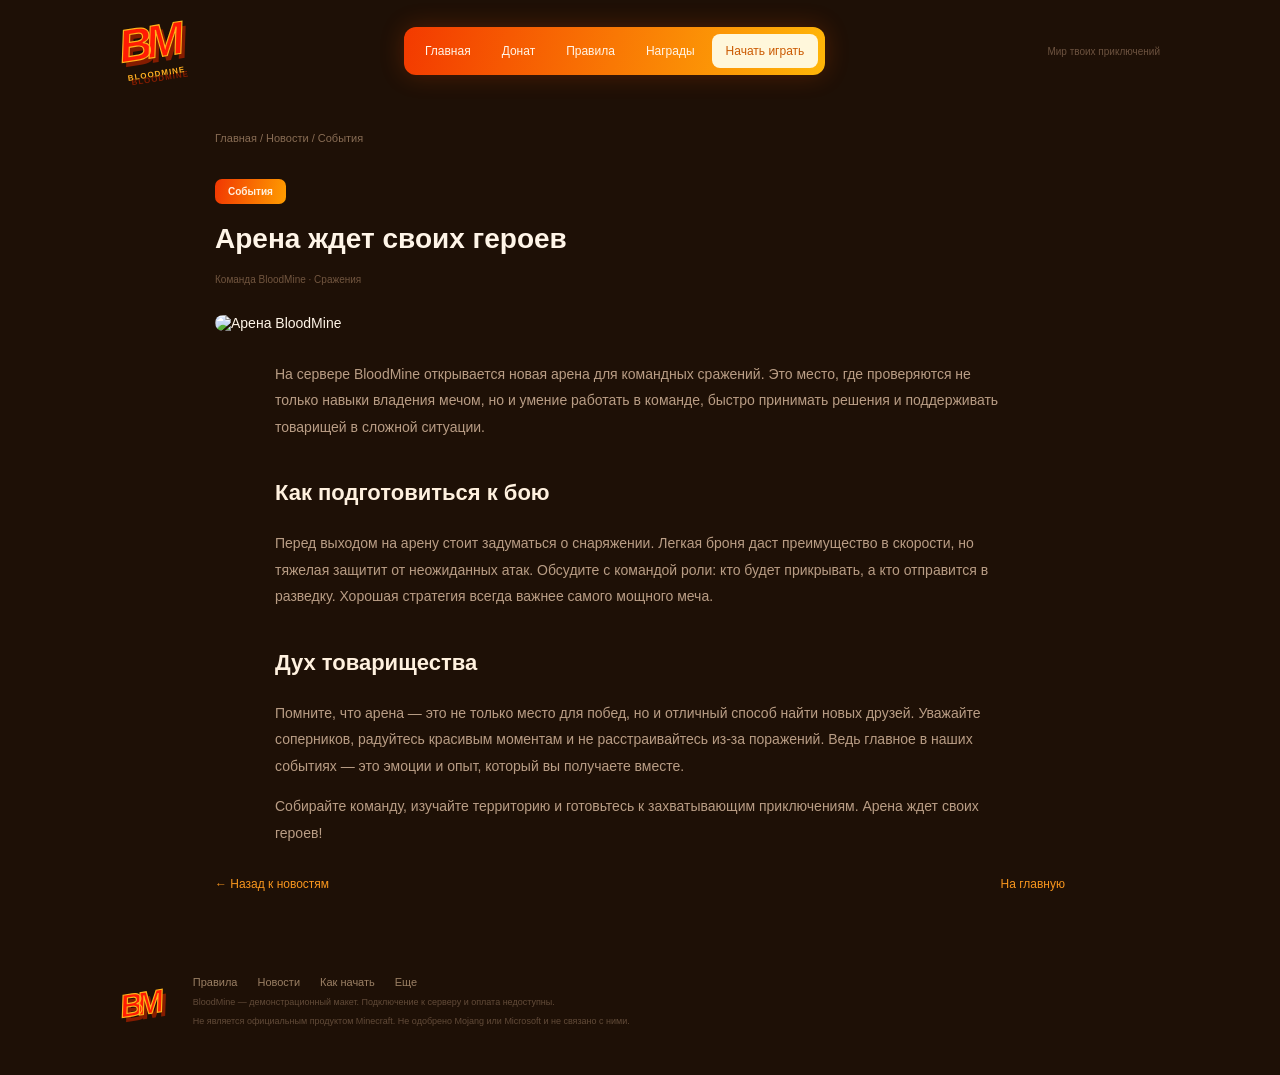
==== article-arena.html @ 87950613 "Create article-arena.html создание ещё одной страницы для статьи" ====
<!DOCTYPE html>
<html lang="ru">
<head>
  <meta charset="UTF-8">
  <title>Арена ждет своих героев — BloodMine</title>
  <meta name="description" content="События на BloodMine: как собрать команду, выбрать снаряжение и подготовиться к сражениям на новой арене.">
  <link rel="stylesheet" href="assets/css/components.css">
  <link rel="stylesheet" href="assets/css/styles.css">
</head>
<body>
    <div class="header wrap">
      <a class="logo" href="index.html">BM<span>BLOODMINE</span></a>
      <div class="nav">
        <a href="index.html">Главная</a><a href="index.html#shop">Донат</a><a href="rules.html">Правила</a><a href="rewards.html">Награды</a>
        <a class="nav-light" href="how-to-play.html">Начать играть</a>
      </div>
      <div class="header-note">Мир твоих приключений</div>
    </div>
    
    <div class="wrap article-page">
        <div class="breadcrumbs"><a href="index.html">Главная</a> / <a href="news.html">Новости</a> / События</div>
        <span class="pill">События</span>
        <h1>Арена ждет своих героев</h1>
        <p class="article-meta">Команда BloodMine · Сражения</p>
        
        <img class="article-cover" src="assets/images/arena.png" alt="Арена BloodMine">
        
        <div class="article-body">
            <p>На сервере BloodMine открывается новая арена для командных сражений. Это место, где проверяются не только навыки владения мечом, но и умение работать в команде, быстро принимать решения и поддерживать товарищей в сложной ситуации.</p>
            
            <h4>Как подготовиться к бою</h4>
            <p>Перед выходом на арену стоит задуматься о снаряжении. Легкая броня даст преимущество в скорости, но тяжелая защитит от неожиданных атак. Обсудите с командой роли: кто будет прикрывать, а кто отправится в разведку. Хорошая стратегия всегда важнее самого мощного меча.</p>
            
            <h4>Дух товарищества</h4>
            <p>Помните, что арена — это не только место для побед, но и отличный способ найти новых друзей. Уважайте соперников, радуйтесь красивым моментам и не расстраивайтесь из-за поражений. Ведь главное в наших событиях — это эмоции и опыт, который вы получаете вместе.</p>
            
            <p>Собирайте команду, изучайте территорию и готовьтесь к захватывающим приключениям. Арена ждет своих героев!</p>
        </div>
        
        <div class="article-bottom">
            <a href="news.html">← Назад к новостям</a>
            <a href="index.html">На главную</a>
        </div>
    </div>
    
    <div class="footer wrap">
      <a class="logo small-logo" href="index.html">BM</a>
      <div><div class="footer-links"><a href="rules.html">Правила</a><a href="news.html">Новости</a><a href="how-to-play.html">Как начать</a><a href="archive.html">Еще</a></div>
      <p>BloodMine — демонстрационный макет. Подключение к серверу и оплата недоступны.</p>
      <p>Не является официальным продуктом Minecraft. Не одобрено Mojang или Microsoft и не связано с ними.</p></div>
    </div>
</body>
</html>
---- assets/css/components.css ----
.container {
    width: 960px;
    margin: 0 auto;
}

.card {
    padding: 15px;
}

.button {
    color: #fff;
    background: orange;
}

.inventory-slot-0 {
    padding: 4px;
    margin: 0px;
    border: 1px solid #392414;
    border-radius: 0px;
    background-position: 0px 0px;
}

.inventory-slot-1 {
    padding: 5px;
    margin: 1px;
    border: 1px solid #392414;
    border-radius: 1px;
    background-position: 1px 1px;
}

.inventory-slot-2 {
    padding: 6px;
    margin: 2px;
    border: 1px solid #392414;
    border-radius: 2px;
    background-position: 2px 2px;
}

.inventory-slot-3 {
    padding: 7px;
    margin: 3px;
    border: 1px solid #392414;
    border-radius: 3px;
    background-position: 3px 3px;
}

.inventory-slot-4 {
    padding: 8px;
    margin: 4px;
    border: 1px solid #392414;
    border-radius: 4px;
    background-position: 4px 4px;
}

.inventory-slot-5 {
    padding: 9px;
    margin: 5px;
    border: 1px solid #392414;
    border-radius: 5px;
    background-position: 5px 5px;
}

.inventory-slot-6 {
    padding: 10px;
    margin: 0px;
    border: 1px solid #392414;
    border-radius: 6px;
    background-position: 6px 6px;
}

.inventory-slot-7 {
    padding: 11px;
    margin: 1px;
    border: 1px solid #392414;
    border-radius: 7px;
    background-position: 7px 7px;
}

.inventory-slot-8 {
    padding: 4px;
    margin: 2px;
    border: 1px solid #392414;
    border-radius: 8px;
    background-position: 8px 8px;
}

.inventory-slot-9 {
    padding: 5px;
    margin: 3px;
    border: 1px solid #392414;
    border-radius: 9px;
    background-position: 9px 9px;
}

.inventory-slot-10 {
    padding: 6px;
    margin: 4px;
    border: 1px solid #392414;
    border-radius: 10px;
    background-position: 10px 10px;
}

.inventory-slot-11 {
    padding: 7px;
    margin: 5px;
    border: 1px solid #392414;
    border-radius: 11px;
    background-position: 11px 11px;
}

.inventory-slot-12 {
    padding: 8px;
    margin: 0px;
    border: 1px solid #392414;
    border-radius: 12px;
    background-position: 12px 12px;
}

.inventory-slot-13 {
    padding: 9px;
    margin: 1px;
    border: 1px solid #392414;
    border-radius: 13px;
    background-position: 13px 13px;
}

.inventory-slot-14 {
    padding: 10px;
    margin: 2px;
    border: 1px solid #392414;
    border-radius: 0px;
    background-position: 14px 14px;
}

.inventory-slot-15 {
    padding: 11px;
    margin: 3px;
    border: 1px solid #392414;
    border-radius: 1px;
    background-position: 15px 15px;
}

.inventory-slot-16 {
    padding: 4px;
    margin: 4px;
    border: 1px solid #392414;
    border-radius: 2px;
    background-position: 16px 16px;
}

.inventory-slot-17 {
    padding: 5px;
    margin: 5px;
    border: 1px solid #392414;
    border-radius: 3px;
    background-position: 17px 17px;
}

.inventory-slot-18 {
    padding: 6px;
    margin: 0px;
    border: 1px solid #392414;
    border-radius: 4px;
    background-position: 18px 18px;
}

.inventory-slot-19 {
    padding: 7px;
    margin: 1px;
    border: 1px solid #392414;
    border-radius: 5px;
    background-position: 19px 19px;
}

.inventory-slot-20 {
    padding: 8px;
    margin: 2px;
    border: 1px solid #392414;
    border-radius: 6px;
    background-position: 20px 20px;
}

.inventory-slot-21 {
    padding: 9px;
    margin: 3px;
    border: 1px solid #392414;
    border-radius: 7px;
    background-position: 21px 21px;
}

.inventory-slot-22 {
    padding: 10px;
    margin: 4px;
    border: 1px solid #392414;
    border-radius: 8px;
    background-position: 22px 22px;
}

.inventory-slot-23 {
    padding: 11px;
    margin: 5px;
    border: 1px solid #392414;
    border-radius: 9px;
    background-position: 23px 23px;
}

.inventory-slot-24 {
    padding: 4px;
    margin: 0px;
    border: 1px solid #392414;
    border-radius: 10px;
    background-position: 24px 24px;
}

.inventory-slot-25 {
    padding: 5px;
    margin: 1px;
    border: 1px solid #392414;
    border-radius: 11px;
    background-position: 25px 25px;
}

.inventory-slot-26 {
    padding: 6px;
    margin: 2px;
    border: 1px solid #392414;
    border-radius: 12px;
    background-position: 26px 26px;
}

.inventory-slot-27 {
    padding: 7px;
    margin: 3px;
    border: 1px solid #392414;
    border-radius: 13px;
    background-position: 27px 27px;
}

.inventory-slot-28 {
    padding: 8px;
    margin: 4px;
    border: 1px solid #392414;
    border-radius: 0px;
    background-position: 28px 28px;
}

.inventory-slot-29 {
    padding: 9px;
    margin: 5px;
    border: 1px solid #392414;
    border-radius: 1px;
    background-position: 29px 29px;
}

.inventory-slot-30 {
    padding: 10px;
    margin: 0px;
    border: 1px solid #392414;
    border-radius: 2px;
    background-position: 30px 30px;
}

.inventory-slot-31 {
    padding: 11px;
    margin: 1px;
    border: 1px solid #392414;
    border-radius: 3px;
    background-position: 31px 31px;
}

.inventory-slot-32 {
    padding: 4px;
    margin: 2px;
    border: 1px solid #392414;
    border-radius: 4px;
    background-position: 32px 32px;
}

.inventory-slot-33 {
    padding: 5px;
    margin: 3px;
    border: 1px solid #392414;
    border-radius: 5px;
    background-position: 33px 33px;
}

.inventory-slot-34 {
    padding: 6px;
    margin: 4px;
    border: 1px solid #392414;
    border-radius: 6px;
    background-position: 34px 34px;
}

.inventory-slot-35 {
    padding: 7px;
    margin: 5px;
    border: 1px solid #392414;
    border-radius: 7px;
    background-position: 35px 35px;
}

.inventory-slot-36 {
    padding: 8px;
    margin: 0px;
    border: 1px solid #392414;
    border-radius: 8px;
    background-position: 36px 36px;
}

.inventory-slot-37 {
    padding: 9px;
    margin: 1px;
    border: 1px solid #392414;
    border-radius: 9px;
    background-position: 37px 37px;
}

.inventory-slot-38 {
    padding: 10px;
    margin: 2px;
    border: 1px solid #392414;
    border-radius: 10px;
    background-position: 38px 38px;
}

.inventory-slot-39 {
    padding: 11px;
    margin: 3px;
    border: 1px solid #392414;
    border-radius: 11px;
    background-position: 39px 39px;
}

.inventory-slot-40 {
    padding: 4px;
    margin: 4px;
    border: 1px solid #392414;
    border-radius: 12px;
    background-position: 40px 40px;
}

.inventory-slot-41 {
    padding: 5px;
    margin: 5px;
    border: 1px solid #392414;
    border-radius: 13px;
    background-position: 41px 41px;
}

.inventory-slot-42 {
    padding: 6px;
    margin: 0px;
    border: 1px solid #392414;
    border-radius: 0px;
    background-position: 42px 42px;
}

.inventory-slot-43 {
    padding: 7px;
    margin: 1px;
    border: 1px solid #392414;
    border-radius: 1px;
    background-position: 43px 43px;
}

.inventory-slot-44 {
    padding: 8px;
    margin: 2px;
    border: 1px solid #392414;
    border-radius: 2px;
    background-position: 44px 44px;
}

.inventory-slot-45 {
    padding: 9px;
    margin: 3px;
    border: 1px solid #392414;
    border-radius: 3px;
    background-position: 45px 45px;
}

.inventory-slot-46 {
    padding: 10px;
    margin: 4px;
    border: 1px solid #392414;
    border-radius: 4px;
    background-position: 46px 46px;
}

.inventory-slot-47 {
    padding: 11px;
    margin: 5px;
    border: 1px solid #392414;
    border-radius: 5px;
    background-position: 47px 47px;
}

.inventory-slot-48 {
    padding: 4px;
    margin: 0px;
    border: 1px solid #392414;
    border-radius: 6px;
    background-position: 48px 48px;
}

.inventory-slot-49 {
    padding: 5px;
    margin: 1px;
    border: 1px solid #392414;
    border-radius: 7px;
    background-position: 49px 49px;
}

.inventory-slot-50 {
    padding: 6px;
    margin: 2px;
    border: 1px solid #392414;
    border-radius: 8px;
    background-position: 50px 50px;
}

.inventory-slot-51 {
    padding: 7px;
    margin: 3px;
    border: 1px solid #392414;
    border-radius: 9px;
    background-position: 51px 51px;
}

.inventory-slot-52 {
    padding: 8px;
    margin: 4px;
    border: 1px solid #392414;
    border-radius: 10px;
    background-position: 52px 52px;
}

.inventory-slot-53 {
    padding: 9px;
    margin: 5px;
    border: 1px solid #392414;
    border-radius: 11px;
    background-position: 53px 53px;
}

.inventory-slot-54 {
    padding: 10px;
    margin: 0px;
    border: 1px solid #392414;
    border-radius: 12px;
    background-position: 54px 54px;
}

.inventory-slot-55 {
    padding: 11px;
    margin: 1px;
    border: 1px solid #392414;
    border-radius: 13px;
    background-position: 55px 55px;
}

.inventory-slot-56 {
    padding: 4px;
    margin: 2px;
    border: 1px solid #392414;
    border-radius: 0px;
    background-position: 56px 56px;
}

.inventory-slot-57 {
    padding: 5px;
    margin: 3px;
    border: 1px solid #392414;
    border-radius: 1px;
    background-position: 57px 57px;
}

.inventory-slot-58 {
    padding: 6px;
    margin: 4px;
    border: 1px solid #392414;
    border-radius: 2px;
    background-position: 58px 58px;
}

.inventory-slot-59 {
    padding: 7px;
    margin: 5px;
    border: 1px solid #392414;
    border-radius: 3px;
    background-position: 59px 59px;
}

.inventory-slot-60 {
    padding: 8px;
    margin: 0px;
    border: 1px solid #392414;
    border-radius: 4px;
    background-position: 60px 60px;
}

.inventory-slot-61 {
    padding: 9px;
    margin: 1px;
    border: 1px solid #392414;
    border-radius: 5px;
    background-position: 61px 61px;
}

.inventory-slot-62 {
    padding: 10px;
    margin: 2px;
    border: 1px solid #392414;
    border-radius: 6px;
    background-position: 62px 62px;
}

.inventory-slot-63 {
    padding: 11px;
    margin: 3px;
    border: 1px solid #392414;
    border-radius: 7px;
    background-position: 63px 63px;
}

.inventory-slot-64 {
    padding: 4px;
    margin: 4px;
    border: 1px solid #392414;
    border-radius: 8px;
    background-position: 64px 64px;
}

.inventory-slot-65 {
    padding: 5px;
    margin: 5px;
    border: 1px solid #392414;
    border-radius: 9px;
    background-position: 65px 65px;
}

.inventory-slot-66 {
    padding: 6px;
    margin: 0px;
    border: 1px solid #392414;
    border-radius: 10px;
    background-position: 66px 66px;
}

.inventory-slot-67 {
    padding: 7px;
    margin: 1px;
    border: 1px solid #392414;
    border-radius: 11px;
    background-position: 67px 67px;
}

.inventory-slot-68 {
    padding: 8px;
    margin: 2px;
    border: 1px solid #392414;
    border-radius: 12px;
    background-position: 68px 68px;
}

.inventory-slot-69 {
    padding: 9px;
    margin: 3px;
    border: 1px solid #392414;
    border-radius: 13px;
    background-position: 69px 69px;
}

.inventory-slot-70 {
    padding: 10px;
    margin: 4px;
    border: 1px solid #392414;
    border-radius: 0px;
    background-position: 70px 70px;
}

.inventory-slot-71 {
    padding: 11px;
    margin: 5px;
    border: 1px solid #392414;
    border-radius: 1px;
    background-position: 71px 71px;
}

.inventory-slot-72 {
    padding: 4px;
    margin: 0px;
    border: 1px solid #392414;
    border-radius: 2px;
    background-position: 72px 72px;
}

.inventory-slot-73 {
    padding: 5px;
    margin: 1px;
    border: 1px solid #392414;
    border-radius: 3px;
    background-position: 73px 73px;
}

.inventory-slot-74 {
    padding: 6px;
    margin: 2px;
    border: 1px solid #392414;
    border-radius: 4px;
    background-position: 74px 74px;
}

.inventory-slot-75 {
    padding: 7px;
    margin: 3px;
    border: 1px solid #392414;
    border-radius: 5px;
    background-position: 75px 75px;
}

.inventory-slot-76 {
    padding: 8px;
    margin: 4px;
    border: 1px solid #392414;
    border-radius: 6px;
    background-position: 76px 76px;
}

.inventory-slot-77 {
    padding: 9px;
    margin: 5px;
    border: 1px solid #392414;
    border-radius: 7px;
    background-position: 77px 77px;
}

.inventory-slot-78 {
    padding: 10px;
    margin: 0px;
    border: 1px solid #392414;
    border-radius: 8px;
    background-position: 78px 78px;
}

.inventory-slot-79 {
    padding: 11px;
    margin: 1px;
    border: 1px solid #392414;
    border-radius: 9px;
    background-position: 79px 79px;
}

.inventory-slot-80 {
    padding: 4px;
    margin: 2px;
    border: 1px solid #392414;
    border-radius: 10px;
    background-position: 80px 0px;
}

.inventory-slot-81 {
    padding: 5px;
    margin: 3px;
    border: 1px solid #392414;
    border-radius: 11px;
    background-position: 81px 1px;
}

.inventory-slot-82 {
    padding: 6px;
    margin: 4px;
    border: 1px solid #392414;
    border-radius: 12px;
    background-position: 82px 2px;
}

.inventory-slot-83 {
    padding: 7px;
    margin: 5px;
    border: 1px solid #392414;
    border-radius: 13px;
    background-position: 83px 3px;
}

.inventory-slot-84 {
    padding: 8px;
    margin: 0px;
    border: 1px solid #392414;
    border-radius: 0px;
    background-position: 84px 4px;
}

.inventory-slot-85 {
    padding: 9px;
    margin: 1px;
    border: 1px solid #392414;
    border-radius: 1px;
    background-position: 85px 5px;
}

.inventory-slot-86 {
    padding: 10px;
    margin: 2px;
    border: 1px solid #392414;
    border-radius: 2px;
    background-position: 86px 6px;
}

.inventory-slot-87 {
    padding: 11px;
    margin: 3px;
    border: 1px solid #392414;
    border-radius: 3px;
    background-position: 87px 7px;
}

.inventory-slot-88 {
    padding: 4px;
    margin: 4px;
    border: 1px solid #392414;
    border-radius: 4px;
    background-position: 88px 8px;
}

.inventory-slot-89 {
    padding: 5px;
    margin: 5px;
    border: 1px solid #392414;
    border-radius: 5px;
    background-position: 89px 9px;
}

.inventory-slot-90 {
    padding: 6px;
    margin: 0px;
    border: 1px solid #392414;
    border-radius: 6px;
    background-position: 90px 10px;
}

.inventory-slot-91 {
    padding: 7px;
    margin: 1px;
    border: 1px solid #392414;
    border-radius: 7px;
    background-position: 91px 11px;
}

.inventory-slot-92 {
    padding: 8px;
    margin: 2px;
    border: 1px solid #392414;
    border-radius: 8px;
    background-position: 92px 12px;
}

.inventory-slot-93 {
    padding: 9px;
    margin: 3px;
    border: 1px solid #392414;
    border-radius: 9px;
    background-position: 93px 13px;
}

.inventory-slot-94 {
    padding: 10px;
    margin: 4px;
    border: 1px solid #392414;
    border-radius: 10px;
    background-position: 94px 14px;
}

.inventory-slot-95 {
    padding: 11px;
    margin: 5px;
    border: 1px solid #392414;
    border-radius: 11px;
    background-position: 95px 15px;
}

.inventory-slot-96 {
    padding: 4px;
    margin: 0px;
    border: 1px solid #392414;
    border-radius: 12px;
    background-position: 96px 16px;
}

.inventory-slot-97 {
    padding: 5px;
    margin: 1px;
    border: 1px solid #392414;
    border-radius: 13px;
    background-position: 97px 17px;
}

.inventory-slot-98 {
    padding: 6px;
    margin: 2px;
    border: 1px solid #392414;
    border-radius: 0px;
    background-position: 98px 18px;
}

.inventory-slot-99 {
    padding: 7px;
    margin: 3px;
    border: 1px solid #392414;
    border-radius: 1px;
    background-position: 99px 19px;
}

.inventory-slot-100 {
    padding: 8px;
    margin: 4px;
    border: 1px solid #392414;
    border-radius: 2px;
    background-position: 100px 20px;
}

.inventory-slot-101 {
    padding: 9px;
    margin: 5px;
    border: 1px solid #392414;
    border-radius: 3px;
    background-position: 101px 21px;
}

.inventory-slot-102 {
    padding: 10px;
    margin: 0px;
    border: 1px solid #392414;
    border-radius: 4px;
    background-position: 102px 22px;
}

.inventory-slot-103 {
    padding: 11px;
    margin: 1px;
    border: 1px solid #392414;
    border-radius: 5px;
    background-position: 103px 23px;
}

.inventory-slot-104 {
    padding: 4px;
    margin: 2px;
    border: 1px solid #392414;
    border-radius: 6px;
    background-position: 104px 24px;
}

.inventory-slot-105 {
    padding: 5px;
    margin: 3px;
    border: 1px solid #392414;
    border-radius: 7px;
    background-position: 105px 25px;
}

.inventory-slot-106 {
    padding: 6px;
    margin: 4px;
    border: 1px solid #392414;
    border-radius: 8px;
    background-position: 106px 26px;
}

.inventory-slot-107 {
    padding: 7px;
    margin: 5px;
    border: 1px solid #392414;
    border-radius: 9px;
    background-position: 107px 27px;
}

.inventory-slot-108 {
    padding: 8px;
    margin: 0px;
    border: 1px solid #392414;
    border-radius: 10px;
    background-position: 108px 28px;
}

.inventory-slot-109 {
    padding: 9px;
    margin: 1px;
    border: 1px solid #392414;
    border-radius: 11px;
    background-position: 109px 29px;
}

.inventory-slot-110 {
    padding: 10px;
    margin: 2px;
    border: 1px solid #392414;
    border-radius: 12px;
    background-position: 110px 30px;
}

.inventory-slot-111 {
    padding: 11px;
    margin: 3px;
    border: 1px solid #392414;
    border-radius: 13px;
    background-position: 111px 31px;
}

.inventory-slot-112 {
    padding: 4px;
    margin: 4px;
    border: 1px solid #392414;
    border-radius: 0px;
    background-position: 112px 32px;
}

.inventory-slot-113 {
    padding: 5px;
    margin: 5px;
    border: 1px solid #392414;
    border-radius: 1px;
    background-position: 113px 33px;
}

.inventory-slot-114 {
    padding: 6px;
    margin: 0px;
    border: 1px solid #392414;
    border-radius: 2px;
    background-position: 114px 34px;
}

.inventory-slot-115 {
    padding: 7px;
    margin: 1px;
    border: 1px solid #392414;
    border-radius: 3px;
    background-position: 115px 35px;
}

.inventory-slot-116 {
    padding: 8px;
    margin: 2px;
    border: 1px solid #392414;
    border-radius: 4px;
    background-position: 116px 36px;
}

.inventory-slot-117 {
    padding: 9px;
    margin: 3px;
    border: 1px solid #392414;
    border-radius: 5px;
    background-position: 117px 37px;
}

.inventory-slot-118 {
    padding: 10px;
    margin: 4px;
    border: 1px solid #392414;
    border-radius: 6px;
    background-position: 118px 38px;
}

.inventory-slot-119 {
    padding: 11px;
    margin: 5px;
    border: 1px solid #392414;
    border-radius: 7px;
    background-position: 119px 39px;
}

.inventory-slot-120 {
    padding: 4px;
    margin: 0px;
    border: 1px solid #392414;
    border-radius: 8px;
    background-position: 0px 40px;
}

.inventory-slot-121 {
    padding: 5px;
    margin: 1px;
    border: 1px solid #392414;
    border-radius: 9px;
    background-position: 1px 41px;
}

.inventory-slot-122 {
    padding: 6px;
    margin: 2px;
    border: 1px solid #392414;
    border-radius: 10px;
    background-position: 2px 42px;
}

.inventory-slot-123 {
    padding: 7px;
    margin: 3px;
    border: 1px solid #392414;
    border-radius: 11px;
    background-position: 3px 43px;
}

.inventory-slot-124 {
    padding: 8px;
    margin: 4px;
    border: 1px solid #392414;
    border-radius: 12px;
    background-position: 4px 44px;
}

.inventory-slot-125 {
    padding: 9px;
    margin: 5px;
    border: 1px solid #392414;
    border-radius: 13px;
    background-position: 5px 45px;
}

.inventory-slot-126 {
    padding: 10px;
    margin: 0px;
    border: 1px solid #392414;
    border-radius: 0px;
    background-position: 6px 46px;
}

.inventory-slot-127 {
    padding: 11px;
    margin: 1px;
    border: 1px solid #392414;
    border-radius: 1px;
    background-position: 7px 47px;
}

.inventory-slot-128 {
    padding: 4px;
    margin: 2px;
    border: 1px solid #392414;
    border-radius: 2px;
    background-position: 8px 48px;
}

.inventory-slot-129 {
    padding: 5px;
    margin: 3px;
    border: 1px solid #392414;
    border-radius: 3px;
    background-position: 9px 49px;
}

.inventory-slot-130 {
    padding: 6px;
    margin: 4px;
    border: 1px solid #392414;
    border-radius: 4px;
    background-position: 10px 50px;
}

.inventory-slot-131 {
    padding: 7px;
    margin: 5px;
    border: 1px solid #392414;
    border-radius: 5px;
    background-position: 11px 51px;
}

.inventory-slot-132 {
    padding: 8px;
    margin: 0px;
    border: 1px solid #392414;
    border-radius: 6px;
    background-position: 12px 52px;
}

.inventory-slot-133 {
    padding: 9px;
    margin: 1px;
    border: 1px solid #392414;
    border-radius: 7px;
    background-position: 13px 53px;
}

.inventory-slot-134 {
    padding: 10px;
    margin: 2px;
    border: 1px solid #392414;
    border-radius: 8px;
    background-position: 14px 54px;
}

.inventory-slot-135 {
    padding: 11px;
    margin: 3px;
    border: 1px solid #392414;
    border-radius: 9px;
    background-position: 15px 55px;
}

.inventory-slot-136 {
    padding: 4px;
    margin: 4px;
    border: 1px solid #392414;
    border-radius: 10px;
    background-position: 16px 56px;
}

.inventory-slot-137 {
    padding: 5px;
    margin: 5px;
    border: 1px solid #392414;
    border-radius: 11px;
    background-position: 17px 57px;
}

.inventory-slot-138 {
    padding: 6px;
    margin: 0px;
    border: 1px solid #392414;
    border-radius: 12px;
    background-position: 18px 58px;
}

.inventory-slot-139 {
    padding: 7px;
    margin: 1px;
    border: 1px solid #392414;
    border-radius: 13px;
    background-position: 19px 59px;
}

.inventory-slot-140 {
    padding: 8px;
    margin: 2px;
    border: 1px solid #392414;
    border-radius: 0px;
    background-position: 20px 60px;
}

.inventory-slot-141 {
    padding: 9px;
    margin: 3px;
    border: 1px solid #392414;
    border-radius: 1px;
    background-position: 21px 61px;
}

.inventory-slot-142 {
    padding: 10px;
    margin: 4px;
    border: 1px solid #392414;
    border-radius: 2px;
    background-position: 22px 62px;
}

.inventory-slot-143 {
    padding: 11px;
    margin: 5px;
    border: 1px solid #392414;
    border-radius: 3px;
    background-position: 23px 63px;
}

.inventory-slot-144 {
    padding: 4px;
    margin: 0px;
    border: 1px solid #392414;
    border-radius: 4px;
    background-position: 24px 64px;
}

.inventory-slot-145 {
    padding: 5px;
    margin: 1px;
    border: 1px solid #392414;
    border-radius: 5px;
    background-position: 25px 65px;
}

.inventory-slot-146 {
    padding: 6px;
    margin: 2px;
    border: 1px solid #392414;
    border-radius: 6px;
    background-position: 26px 66px;
}

.inventory-slot-147 {
    padding: 7px;
    margin: 3px;
    border: 1px solid #392414;
    border-radius: 7px;
    background-position: 27px 67px;
}

.inventory-slot-148 {
    padding: 8px;
    margin: 4px;
    border: 1px solid #392414;
    border-radius: 8px;
    background-position: 28px 68px;
}

.inventory-slot-149 {
    padding: 9px;
    margin: 5px;
    border: 1px solid #392414;
    border-radius: 9px;
    background-position: 29px 69px;
}

.inventory-slot-150 {
    padding: 10px;
    margin: 0px;
    border: 1px solid #392414;
    border-radius: 10px;
    background-position: 30px 70px;
}

.inventory-slot-151 {
    padding: 11px;
    margin: 1px;
    border: 1px solid #392414;
    border-radius: 11px;
    background-position: 31px 71px;
}

.inventory-slot-152 {
    padding: 4px;
    margin: 2px;
    border: 1px solid #392414;
    border-radius: 12px;
    background-position: 32px 72px;
}

.inventory-slot-153 {
    padding: 5px;
    margin: 3px;
    border: 1px solid #392414;
    border-radius: 13px;
    background-position: 33px 73px;
}

.inventory-slot-154 {
    padding: 6px;
    margin: 4px;
    border: 1px solid #392414;
    border-radius: 0px;
    background-position: 34px 74px;
}

.inventory-slot-155 {
    padding: 7px;
    margin: 5px;
    border: 1px solid #392414;
    border-radius: 1px;
    background-position: 35px 75px;
}

.inventory-slot-156 {
    padding: 8px;
    margin: 0px;
    border: 1px solid #392414;
    border-radius: 2px;
    background-position: 36px 76px;
}

.inventory-slot-157 {
    padding: 9px;
    margin: 1px;
    border: 1px solid #392414;
    border-radius: 3px;
    background-position: 37px 77px;
}

.inventory-slot-158 {
    padding: 10px;
    margin: 2px;
    border: 1px solid #392414;
    border-radius: 4px;
    background-position: 38px 78px;
}

.inventory-slot-159 {
    padding: 11px;
    margin: 3px;
    border: 1px solid #392414;
    border-radius: 5px;
    background-position: 39px 79px;
}

.inventory-slot-160 {
    padding: 4px;
    margin: 4px;
    border: 1px solid #392414;
    border-radius: 6px;
    background-position: 40px 0px;
}

.inventory-slot-161 {
    padding: 5px;
    margin: 5px;
    border: 1px solid #392414;
    border-radius: 7px;
    background-position: 41px 1px;
}

.inventory-slot-162 {
    padding: 6px;
    margin: 0px;
    border: 1px solid #392414;
    border-radius: 8px;
    background-position: 42px 2px;
}

.inventory-slot-163 {
    padding: 7px;
    margin: 1px;
    border: 1px solid #392414;
    border-radius: 9px;
    background-position: 43px 3px;
}

.inventory-slot-164 {
    padding: 8px;
    margin: 2px;
    border: 1px solid #392414;
    border-radius: 10px;
    background-position: 44px 4px;
}

.inventory-slot-165 {
    padding: 9px;
    margin: 3px;
    border: 1px solid #392414;
    border-radius: 11px;
    background-position: 45px 5px;
}

.inventory-slot-166 {
    padding: 10px;
    margin: 4px;
    border: 1px solid #392414;
    border-radius: 12px;
    background-position: 46px 6px;
}

.inventory-slot-167 {
    padding: 11px;
    margin: 5px;
    border: 1px solid #392414;
    border-radius: 13px;
    background-position: 47px 7px;
}

.inventory-slot-168 {
    padding: 4px;
    margin: 0px;
    border: 1px solid #392414;
    border-radius: 0px;
    background-position: 48px 8px;
}

.inventory-slot-169 {
    padding: 5px;
    margin: 1px;
    border: 1px solid #392414;
    border-radius: 1px;
    background-position: 49px 9px;
}

.inventory-slot-170 {
    padding: 6px;
    margin: 2px;
    border: 1px solid #392414;
    border-radius: 2px;
    background-position: 50px 10px;
}

.inventory-slot-171 {
    padding: 7px;
    margin: 3px;
    border: 1px solid #392414;
    border-radius: 3px;
    background-position: 51px 11px;
}

.inventory-slot-172 {
    padding: 8px;
    margin: 4px;
    border: 1px solid #392414;
    border-radius: 4px;
    background-position: 52px 12px;
}

.inventory-slot-173 {
    padding: 9px;
    margin: 5px;
    border: 1px solid #392414;
    border-radius: 5px;
    background-position: 53px 13px;
}

.inventory-slot-174 {
    padding: 10px;
    margin: 0px;
    border: 1px solid #392414;
    border-radius: 6px;
    background-position: 54px 14px;
}

.inventory-slot-175 {
    padding: 11px;
    margin: 1px;
    border: 1px solid #392414;
    border-radius: 7px;
    background-position: 55px 15px;
}

.inventory-slot-176 {
    padding: 4px;
    margin: 2px;
    border: 1px solid #392414;
    border-radius: 8px;
    background-position: 56px 16px;
}

.inventory-slot-177 {
    padding: 5px;
    margin: 3px;
    border: 1px solid #392414;
    border-radius: 9px;
    background-position: 57px 17px;
}

.inventory-slot-178 {
    padding: 6px;
    margin: 4px;
    border: 1px solid #392414;
    border-radius: 10px;
    background-position: 58px 18px;
}

.inventory-slot-179 {
    padding: 7px;
    margin: 5px;
    border: 1px solid #392414;
    border-radius: 11px;
    background-position: 59px 19px;
}

.inventory-slot-180 {
    padding: 8px;
    margin: 0px;
    border: 1px solid #392414;
    border-radius: 12px;
    background-position: 60px 20px;
}

.inventory-slot-181 {
    padding: 9px;
    margin: 1px;
    border: 1px solid #392414;
    border-radius: 13px;
    background-position: 61px 21px;
}

.inventory-slot-182 {
    padding: 10px;
    margin: 2px;
    border: 1px solid #392414;
    border-radius: 0px;
    background-position: 62px 22px;
}

.inventory-slot-183 {
    padding: 11px;
    margin: 3px;
    border: 1px solid #392414;
    border-radius: 1px;
    background-position: 63px 23px;
}

.inventory-slot-184 {
    padding: 4px;
    margin: 4px;
    border: 1px solid #392414;
    border-radius: 2px;
    background-position: 64px 24px;
}

.inventory-slot-185 {
    padding: 5px;
    margin: 5px;
    border: 1px solid #392414;
    border-radius: 3px;
    background-position: 65px 25px;
}

.inventory-slot-186 {
    padding: 6px;
    margin: 0px;
    border: 1px solid #392414;
    border-radius: 4px;
    background-position: 66px 26px;
}

.inventory-slot-187 {
    padding: 7px;
    margin: 1px;
    border: 1px solid #392414;
    border-radius: 5px;
    background-position: 67px 27px;
}

.inventory-slot-188 {
    padding: 8px;
    margin: 2px;
    border: 1px solid #392414;
    border-radius: 6px;
    background-position: 68px 28px;
}

.inventory-slot-189 {
    padding: 9px;
    margin: 3px;
    border: 1px solid #392414;
    border-radius: 7px;
    background-position: 69px 29px;
}

.inventory-slot-190 {
    padding: 10px;
    margin: 4px;
    border: 1px solid #392414;
    border-radius: 8px;
    background-position: 70px 30px;
}

.inventory-slot-191 {
    padding: 11px;
    margin: 5px;
    border: 1px solid #392414;
    border-radius: 9px;
    background-position: 71px 31px;
}

.inventory-slot-192 {
    padding: 4px;
    margin: 0px;
    border: 1px solid #392414;
    border-radius: 10px;
    background-position: 72px 32px;
}

.inventory-slot-193 {
    padding: 5px;
    margin: 1px;
    border: 1px solid #392414;
    border-radius: 11px;
    background-position: 73px 33px;
}

.inventory-slot-194 {
    padding: 6px;
    margin: 2px;
    border: 1px solid #392414;
    border-radius: 12px;
    background-position: 74px 34px;
}

.inventory-slot-195 {
    padding: 7px;
    margin: 3px;
    border: 1px solid #392414;
    border-radius: 13px;
    background-position: 75px 35px;
}

.inventory-slot-196 {
    padding: 8px;
    margin: 4px;
    border: 1px solid #392414;
    border-radius: 0px;
    background-position: 76px 36px;
}

.inventory-slot-197 {
    padding: 9px;
    margin: 5px;
    border: 1px solid #392414;
    border-radius: 1px;
    background-position: 77px 37px;
}

.inventory-slot-198 {
    padding: 10px;
    margin: 0px;
    border: 1px solid #392414;
    border-radius: 2px;
    background-position: 78px 38px;
}

.inventory-slot-199 {
    padding: 11px;
    margin: 1px;
    border: 1px solid #392414;
    border-radius: 3px;
    background-position: 79px 39px;
}

.inventory-slot-200 {
    padding: 4px;
    margin: 2px;
    border: 1px solid #392414;
    border-radius: 4px;
    background-position: 80px 40px;
}

.inventory-slot-201 {
    padding: 5px;
    margin: 3px;
    border: 1px solid #392414;
    border-radius: 5px;
    background-position: 81px 41px;
}

.inventory-slot-202 {
    padding: 6px;
    margin: 4px;
    border: 1px solid #392414;
    border-radius: 6px;
    background-position: 82px 42px;
}

.inventory-slot-203 {
    padding: 7px;
    margin: 5px;
    border: 1px solid #392414;
    border-radius: 7px;
    background-position: 83px 43px;
}

.inventory-slot-204 {
    padding: 8px;
    margin: 0px;
    border: 1px solid #392414;
    border-radius: 8px;
    background-position: 84px 44px;
}

.inventory-slot-205 {
    padding: 9px;
    margin: 1px;
    border: 1px solid #392414;
    border-radius: 9px;
    background-position: 85px 45px;
}

.inventory-slot-206 {
    padding: 10px;
    margin: 2px;
    border: 1px solid #392414;
    border-radius: 10px;
    background-position: 86px 46px;
}

.inventory-slot-207 {
    padding: 11px;
    margin: 3px;
    border: 1px solid #392414;
    border-radius: 11px;
    background-position: 87px 47px;
}

.inventory-slot-208 {
    padding: 4px;
    margin: 4px;
    border: 1px solid #392414;
    border-radius: 12px;
    background-position: 88px 48px;
}

.inventory-slot-209 {
    padding: 5px;
    margin: 5px;
    border: 1px solid #392414;
    border-radius: 13px;
    background-position: 89px 49px;
}

.inventory-slot-210 {
    padding: 6px;
    margin: 0px;
    border: 1px solid #392414;
    border-radius: 0px;
    background-position: 90px 50px;
}

.inventory-slot-211 {
    padding: 7px;
    margin: 1px;
    border: 1px solid #392414;
    border-radius: 1px;
    background-position: 91px 51px;
}

.inventory-slot-212 {
    padding: 8px;
    margin: 2px;
    border: 1px solid #392414;
    border-radius: 2px;
    background-position: 92px 52px;
}

.inventory-slot-213 {
    padding: 9px;
    margin: 3px;
    border: 1px solid #392414;
    border-radius: 3px;
    background-position: 93px 53px;
}

.inventory-slot-214 {
    padding: 10px;
    margin: 4px;
    border: 1px solid #392414;
    border-radius: 4px;
    background-position: 94px 54px;
}

.inventory-slot-215 {
    padding: 11px;
    margin: 5px;
    border: 1px solid #392414;
    border-radius: 5px;
    background-position: 95px 55px;
}

.inventory-slot-216 {
    padding: 4px;
    margin: 0px;
    border: 1px solid #392414;
    border-radius: 6px;
    background-position: 96px 56px;
}

.inventory-slot-217 {
    padding: 5px;
    margin: 1px;
    border: 1px solid #392414;
    border-radius: 7px;
    background-position: 97px 57px;
}

.inventory-slot-218 {
    padding: 6px;
    margin: 2px;
    border: 1px solid #392414;
    border-radius: 8px;
    background-position: 98px 58px;
}

.inventory-slot-219 {
    padding: 7px;
    margin: 3px;
    border: 1px solid #392414;
    border-radius: 9px;
    background-position: 99px 59px;
}

.inventory-slot-220 {
    padding: 8px;
    margin: 4px;
    border: 1px solid #392414;
    border-radius: 10px;
    background-position: 100px 60px;
}

.inventory-slot-221 {
    padding: 9px;
    margin: 5px;
    border: 1px solid #392414;
    border-radius: 11px;
    background-position: 101px 61px;
}

.inventory-slot-222 {
    padding: 10px;
    margin: 0px;
    border: 1px solid #392414;
    border-radius: 12px;
    background-position: 102px 62px;
}

.inventory-slot-223 {
    padding: 11px;
    margin: 1px;
    border: 1px solid #392414;
    border-radius: 13px;
    background-position: 103px 63px;
}

.inventory-slot-224 {
    padding: 4px;
    margin: 2px;
    border: 1px solid #392414;
    border-radius: 0px;
    background-position: 104px 64px;
}

.inventory-slot-225 {
    padding: 5px;
    margin: 3px;
    border: 1px solid #392414;
    border-radius: 1px;
    background-position: 105px 65px;
}

.inventory-slot-226 {
    padding: 6px;
    margin: 4px;
    border: 1px solid #392414;
    border-radius: 2px;
    background-position: 106px 66px;
}

.inventory-slot-227 {
    padding: 7px;
    margin: 5px;
    border: 1px solid #392414;
    border-radius: 3px;
    background-position: 107px 67px;
}

.inventory-slot-228 {
    padding: 8px;
    margin: 0px;
    border: 1px solid #392414;
    border-radius: 4px;
    background-position: 108px 68px;
}

.inventory-slot-229 {
    padding: 9px;
    margin: 1px;
    border: 1px solid #392414;
    border-radius: 5px;
    background-position: 109px 69px;
}

.inventory-slot-230 {
    padding: 10px;
    margin: 2px;
    border: 1px solid #392414;
    border-radius: 6px;
    background-position: 110px 70px;
}

.inventory-slot-231 {
    padding: 11px;
    margin: 3px;
    border: 1px solid #392414;
    border-radius: 7px;
    background-position: 111px 71px;
}

.inventory-slot-232 {
    padding: 4px;
    margin: 4px;
    border: 1px solid #392414;
    border-radius: 8px;
    background-position: 112px 72px;
}

.inventory-slot-233 {
    padding: 5px;
    margin: 5px;
    border: 1px solid #392414;
    border-radius: 9px;
    background-position: 113px 73px;
}

.inventory-slot-234 {
    padding: 6px;
    margin: 0px;
    border: 1px solid #392414;
    border-radius: 10px;
    background-position: 114px 74px;
}

.inventory-slot-235 {
    padding: 7px;
    margin: 1px;
    border: 1px solid #392414;
    border-radius: 11px;
    background-position: 115px 75px;
}

.inventory-slot-236 {
    padding: 8px;
    margin: 2px;
    border: 1px solid #392414;
    border-radius: 12px;
    background-position: 116px 76px;
}

.inventory-slot-237 {
    padding: 9px;
    margin: 3px;
    border: 1px solid #392414;
    border-radius: 13px;
    background-position: 117px 77px;
}

.inventory-slot-238 {
    padding: 10px;
    margin: 4px;
    border: 1px solid #392414;
    border-radius: 0px;
    background-position: 118px 78px;
}

.inventory-slot-239 {
    padding: 11px;
    margin: 5px;
    border: 1px solid #392414;
    border-radius: 1px;
    background-position: 119px 79px;
}

.inventory-slot-240 {
    padding: 4px;
    margin: 0px;
    border: 1px solid #392414;
    border-radius: 2px;
    background-position: 0px 0px;
}

.inventory-slot-241 {
    padding: 5px;
    margin: 1px;
    border: 1px solid #392414;
    border-radius: 3px;
    background-position: 1px 1px;
}

.inventory-slot-242 {
    padding: 6px;
    margin: 2px;
    border: 1px solid #392414;
    border-radius: 4px;
    background-position: 2px 2px;
}

.inventory-slot-243 {
    padding: 7px;
    margin: 3px;
    border: 1px solid #392414;
    border-radius: 5px;
    background-position: 3px 3px;
}

.inventory-slot-244 {
    padding: 8px;
    margin: 4px;
    border: 1px solid #392414;
    border-radius: 6px;
    background-position: 4px 4px;
}

.inventory-slot-245 {
    padding: 9px;
    margin: 5px;
    border: 1px solid #392414;
    border-radius: 7px;
    background-position: 5px 5px;
}

.inventory-slot-246 {
    padding: 10px;
    margin: 0px;
    border: 1px solid #392414;
    border-radius: 8px;
    background-position: 6px 6px;
}

.inventory-slot-247 {
    padding: 11px;
    margin: 1px;
    border: 1px solid #392414;
    border-radius: 9px;
    background-position: 7px 7px;
}

.inventory-slot-248 {
    padding: 4px;
    margin: 2px;
    border: 1px solid #392414;
    border-radius: 10px;
    background-position: 8px 8px;
}

.inventory-slot-249 {
    padding: 5px;
    margin: 3px;
    border: 1px solid #392414;
    border-radius: 11px;
    background-position: 9px 9px;
}

.inventory-slot-250 {
    padding: 6px;
    margin: 4px;
    border: 1px solid #392414;
    border-radius: 12px;
    background-position: 10px 10px;
}

.inventory-slot-251 {
    padding: 7px;
    margin: 5px;
    border: 1px solid #392414;
    border-radius: 13px;
    background-position: 11px 11px;
}

.inventory-slot-252 {
    padding: 8px;
    margin: 0px;
    border: 1px solid #392414;
    border-radius: 0px;
    background-position: 12px 12px;
}

.inventory-slot-253 {
    padding: 9px;
    margin: 1px;
    border: 1px solid #392414;
    border-radius: 1px;
    background-position: 13px 13px;
}

.inventory-slot-254 {
    padding: 10px;
    margin: 2px;
    border: 1px solid #392414;
    border-radius: 2px;
    background-position: 14px 14px;
}

.inventory-slot-255 {
    padding: 11px;
    margin: 3px;
    border: 1px solid #392414;
    border-radius: 3px;
    background-position: 15px 15px;
}

.inventory-slot-256 {
    padding: 4px;
    margin: 4px;
    border: 1px solid #392414;
    border-radius: 4px;
    background-position: 16px 16px;
}

.inventory-slot-257 {
    padding: 5px;
    margin: 5px;
    border: 1px solid #392414;
    border-radius: 5px;
    background-position: 17px 17px;
}

.inventory-slot-258 {
    padding: 6px;
    margin: 0px;
    border: 1px solid #392414;
    border-radius: 6px;
    background-position: 18px 18px;
}

.inventory-slot-259 {
    padding: 7px;
    margin: 1px;
    border: 1px solid #392414;
    border-radius: 7px;
    background-position: 19px 19px;
}

.inventory-slot-260 {
    padding: 8px;
    margin: 2px;
    border: 1px solid #392414;
    border-radius: 8px;
    background-position: 20px 20px;
}

.inventory-slot-261 {
    padding: 9px;
    margin: 3px;
    border: 1px solid #392414;
    border-radius: 9px;
    background-position: 21px 21px;
}

.inventory-slot-262 {
    padding: 10px;
    margin: 4px;
    border: 1px solid #392414;
    border-radius: 10px;
    background-position: 22px 22px;
}

.inventory-slot-263 {
    padding: 11px;
    margin: 5px;
    border: 1px solid #392414;
    border-radius: 11px;
    background-position: 23px 23px;
}

.inventory-slot-264 {
    padding: 4px;
    margin: 0px;
    border: 1px solid #392414;
    border-radius: 12px;
    background-position: 24px 24px;
}

.inventory-slot-265 {
    padding: 5px;
    margin: 1px;
    border: 1px solid #392414;
    border-radius: 13px;
    background-position: 25px 25px;
}

.inventory-slot-266 {
    padding: 6px;
    margin: 2px;
    border: 1px solid #392414;
    border-radius: 0px;
    background-position: 26px 26px;
}

.inventory-slot-267 {
    padding: 7px;
    margin: 3px;
    border: 1px solid #392414;
    border-radius: 1px;
    background-position: 27px 27px;
}

.inventory-slot-268 {
    padding: 8px;
    margin: 4px;
    border: 1px solid #392414;
    border-radius: 2px;
    background-position: 28px 28px;
}

.inventory-slot-269 {
    padding: 9px;
    margin: 5px;
    border: 1px solid #392414;
    border-radius: 3px;
    background-position: 29px 29px;
}

.inventory-slot-270 {
    padding: 10px;
    margin: 0px;
    border: 1px solid #392414;
    border-radius: 4px;
    background-position: 30px 30px;
}

.inventory-slot-271 {
    padding: 11px;
    margin: 1px;
    border: 1px solid #392414;
    border-radius: 5px;
    background-position: 31px 31px;
}

.inventory-slot-272 {
    padding: 4px;
    margin: 2px;
    border: 1px solid #392414;
    border-radius: 6px;
    background-position: 32px 32px;
}

.inventory-slot-273 {
    padding: 5px;
    margin: 3px;
    border: 1px solid #392414;
    border-radius: 7px;
    background-position: 33px 33px;
}

.inventory-slot-274 {
    padding: 6px;
    margin: 4px;
    border: 1px solid #392414;
    border-radius: 8px;
    background-position: 34px 34px;
}

.inventory-slot-275 {
    padding: 7px;
    margin: 5px;
    border: 1px solid #392414;
    border-radius: 9px;
    background-position: 35px 35px;
}

.inventory-slot-276 {
    padding: 8px;
    margin: 0px;
    border: 1px solid #392414;
    border-radius: 10px;
    background-position: 36px 36px;
}

.inventory-slot-277 {
    padding: 9px;
    margin: 1px;
    border: 1px solid #392414;
    border-radius: 11px;
    background-position: 37px 37px;
}

.inventory-slot-278 {
    padding: 10px;
    margin: 2px;
    border: 1px solid #392414;
    border-radius: 12px;
    background-position: 38px 38px;
}

.inventory-slot-279 {
    padding: 11px;
    margin: 3px;
    border: 1px solid #392414;
    border-radius: 13px;
    background-position: 39px 39px;
}

.inventory-slot-280 {
    padding: 4px;
    margin: 4px;
    border: 1px solid #392414;
    border-radius: 0px;
    background-position: 40px 40px;
}

.inventory-slot-281 {
    padding: 5px;
    margin: 5px;
    border: 1px solid #392414;
    border-radius: 1px;
    background-position: 41px 41px;
}

.inventory-slot-282 {
    padding: 6px;
    margin: 0px;
    border: 1px solid #392414;
    border-radius: 2px;
    background-position: 42px 42px;
}

.inventory-slot-283 {
    padding: 7px;
    margin: 1px;
    border: 1px solid #392414;
    border-radius: 3px;
    background-position: 43px 43px;
}

.inventory-slot-284 {
    padding: 8px;
    margin: 2px;
    border: 1px solid #392414;
    border-radius: 4px;
    background-position: 44px 44px;
}

.inventory-slot-285 {
    padding: 9px;
    margin: 3px;
    border: 1px solid #392414;
    border-radius: 5px;
    background-position: 45px 45px;
}

.inventory-slot-286 {
    padding: 10px;
    margin: 4px;
    border: 1px solid #392414;
    border-radius: 6px;
    background-position: 46px 46px;
}

.inventory-slot-287 {
    padding: 11px;
    margin: 5px;
    border: 1px solid #392414;
    border-radius: 7px;
    background-position: 47px 47px;
}

.inventory-slot-288 {
    padding: 4px;
    margin: 0px;
    border: 1px solid #392414;
    border-radius: 8px;
    background-position: 48px 48px;
}

.inventory-slot-289 {
    padding: 5px;
    margin: 1px;
    border: 1px solid #392414;
    border-radius: 9px;
    background-position: 49px 49px;
}

.inventory-slot-290 {
    padding: 6px;
    margin: 2px;
    border: 1px solid #392414;
    border-radius: 10px;
    background-position: 50px 50px;
}

.inventory-slot-291 {
    padding: 7px;
    margin: 3px;
    border: 1px solid #392414;
    border-radius: 11px;
    background-position: 51px 51px;
}

.inventory-slot-292 {
    padding: 8px;
    margin: 4px;
    border: 1px solid #392414;
    border-radius: 12px;
    background-position: 52px 52px;
}

.inventory-slot-293 {
    padding: 9px;
    margin: 5px;
    border: 1px solid #392414;
    border-radius: 13px;
    background-position: 53px 53px;
}

.inventory-slot-294 {
    padding: 10px;
    margin: 0px;
    border: 1px solid #392414;
    border-radius: 0px;
    background-position: 54px 54px;
}

.inventory-slot-295 {
    padding: 11px;
    margin: 1px;
    border: 1px solid #392414;
    border-radius: 1px;
    background-position: 55px 55px;
}

.inventory-slot-296 {
    padding: 4px;
    margin: 2px;
    border: 1px solid #392414;
    border-radius: 2px;
    background-position: 56px 56px;
}

.inventory-slot-297 {
    padding: 5px;
    margin: 3px;
    border: 1px solid #392414;
    border-radius: 3px;
    background-position: 57px 57px;
}

.inventory-slot-298 {
    padding: 6px;
    margin: 4px;
    border: 1px solid #392414;
    border-radius: 4px;
    background-position: 58px 58px;
}

.inventory-slot-299 {
    padding: 7px;
    margin: 5px;
    border: 1px solid #392414;
    border-radius: 5px;
    background-position: 59px 59px;
}

.inventory-slot-300 {
    padding: 8px;
    margin: 0px;
    border: 1px solid #392414;
    border-radius: 6px;
    background-position: 60px 60px;
}

.inventory-slot-301 {
    padding: 9px;
    margin: 1px;
    border: 1px solid #392414;
    border-radius: 7px;
    background-position: 61px 61px;
}

.inventory-slot-302 {
    padding: 10px;
    margin: 2px;
    border: 1px solid #392414;
    border-radius: 8px;
    background-position: 62px 62px;
}

.inventory-slot-303 {
    padding: 11px;
    margin: 3px;
    border: 1px solid #392414;
    border-radius: 9px;
    background-position: 63px 63px;
}

.inventory-slot-304 {
    padding: 4px;
    margin: 4px;
    border: 1px solid #392414;
    border-radius: 10px;
    background-position: 64px 64px;
}

.inventory-slot-305 {
    padding: 5px;
    margin: 5px;
    border: 1px solid #392414;
    border-radius: 11px;
    background-position: 65px 65px;
}

.inventory-slot-306 {
    padding: 6px;
    margin: 0px;
    border: 1px solid #392414;
    border-radius: 12px;
    background-position: 66px 66px;
}

.inventory-slot-307 {
    padding: 7px;
    margin: 1px;
    border: 1px solid #392414;
    border-radius: 13px;
    background-position: 67px 67px;
}

.inventory-slot-308 {
    padding: 8px;
    margin: 2px;
    border: 1px solid #392414;
    border-radius: 0px;
    background-position: 68px 68px;
}

.inventory-slot-309 {
    padding: 9px;
    margin: 3px;
    border: 1px solid #392414;
    border-radius: 1px;
    background-position: 69px 69px;
}

.inventory-slot-310 {
    padding: 10px;
    margin: 4px;
    border: 1px solid #392414;
    border-radius: 2px;
    background-position: 70px 70px;
}

.inventory-slot-311 {
    padding: 11px;
    margin: 5px;
    border: 1px solid #392414;
    border-radius: 3px;
    background-position: 71px 71px;
}

.inventory-slot-312 {
    padding: 4px;
    margin: 0px;
    border: 1px solid #392414;
    border-radius: 4px;
    background-position: 72px 72px;
}

.inventory-slot-313 {
    padding: 5px;
    margin: 1px;
    border: 1px solid #392414;
    border-radius: 5px;
    background-position: 73px 73px;
}

.inventory-slot-314 {
    padding: 6px;
    margin: 2px;
    border: 1px solid #392414;
    border-radius: 6px;
    background-position: 74px 74px;
}

.inventory-slot-315 {
    padding: 7px;
    margin: 3px;
    border: 1px solid #392414;
    border-radius: 7px;
    background-position: 75px 75px;
}

.inventory-slot-316 {
    padding: 8px;
    margin: 4px;
    border: 1px solid #392414;
    border-radius: 8px;
    background-position: 76px 76px;
}

.inventory-slot-317 {
    padding: 9px;
    margin: 5px;
    border: 1px solid #392414;
    border-radius: 9px;
    background-position: 77px 77px;
}

.inventory-slot-318 {
    padding: 10px;
    margin: 0px;
    border: 1px solid #392414;
    border-radius: 10px;
    background-position: 78px 78px;
}

.inventory-slot-319 {
    padding: 11px;
    margin: 1px;
    border: 1px solid #392414;
    border-radius: 11px;
    background-position: 79px 79px;
}

.inventory-slot-320 {
    padding: 4px;
    margin: 2px;
    border: 1px solid #392414;
    border-radius: 12px;
    background-position: 80px 0px;
}

.inventory-slot-321 {
    padding: 5px;
    margin: 3px;
    border: 1px solid #392414;
    border-radius: 13px;
    background-position: 81px 1px;
}

.inventory-slot-322 {
    padding: 6px;
    margin: 4px;
    border: 1px solid #392414;
    border-radius: 0px;
    background-position: 82px 2px;
}

.inventory-slot-323 {
    padding: 7px;
    margin: 5px;
    border: 1px solid #392414;
    border-radius: 1px;
    background-position: 83px 3px;
}

.inventory-slot-324 {
    padding: 8px;
    margin: 0px;
    border: 1px solid #392414;
    border-radius: 2px;
    background-position: 84px 4px;
}

.inventory-slot-325 {
    padding: 9px;
    margin: 1px;
    border: 1px solid #392414;
    border-radius: 3px;
    background-position: 85px 5px;
}

.inventory-slot-326 {
    padding: 10px;
    margin: 2px;
    border: 1px solid #392414;
    border-radius: 4px;
    background-position: 86px 6px;
}

.inventory-slot-327 {
    padding: 11px;
    margin: 3px;
    border: 1px solid #392414;
    border-radius: 5px;
    background-position: 87px 7px;
}

.inventory-slot-328 {
    padding: 4px;
    margin: 4px;
    border: 1px solid #392414;
    border-radius: 6px;
    background-position: 88px 8px;
}

.inventory-slot-329 {
    padding: 5px;
    margin: 5px;
    border: 1px solid #392414;
    border-radius: 7px;
    background-position: 89px 9px;
}

.inventory-slot-330 {
    padding: 6px;
    margin: 0px;
    border: 1px solid #392414;
    border-radius: 8px;
    background-position: 90px 10px;
}

.inventory-slot-331 {
    padding: 7px;
    margin: 1px;
    border: 1px solid #392414;
    border-radius: 9px;
    background-position: 91px 11px;
}

.inventory-slot-332 {
    padding: 8px;
    margin: 2px;
    border: 1px solid #392414;
    border-radius: 10px;
    background-position: 92px 12px;
}

.inventory-slot-333 {
    padding: 9px;
    margin: 3px;
    border: 1px solid #392414;
    border-radius: 11px;
    background-position: 93px 13px;
}

.inventory-slot-334 {
    padding: 10px;
    margin: 4px;
    border: 1px solid #392414;
    border-radius: 12px;
    background-position: 94px 14px;
}

.inventory-slot-335 {
    padding: 11px;
    margin: 5px;
    border: 1px solid #392414;
    border-radius: 13px;
    background-position: 95px 15px;
}

.inventory-slot-336 {
    padding: 4px;
    margin: 0px;
    border: 1px solid #392414;
    border-radius: 0px;
    background-position: 96px 16px;
}

.inventory-slot-337 {
    padding: 5px;
    margin: 1px;
    border: 1px solid #392414;
    border-radius: 1px;
    background-position: 97px 17px;
}

.inventory-slot-338 {
    padding: 6px;
    margin: 2px;
    border: 1px solid #392414;
    border-radius: 2px;
    background-position: 98px 18px;
}

.inventory-slot-339 {
    padding: 7px;
    margin: 3px;
    border: 1px solid #392414;
    border-radius: 3px;
    background-position: 99px 19px;
}

.inventory-slot-340 {
    padding: 8px;
    margin: 4px;
    border: 1px solid #392414;
    border-radius: 4px;
    background-position: 100px 20px;
}

.inventory-slot-341 {
    padding: 9px;
    margin: 5px;
    border: 1px solid #392414;
    border-radius: 5px;
    background-position: 101px 21px;
}

.inventory-slot-342 {
    padding: 10px;
    margin: 0px;
    border: 1px solid #392414;
    border-radius: 6px;
    background-position: 102px 22px;
}

.inventory-slot-343 {
    padding: 11px;
    margin: 1px;
    border: 1px solid #392414;
    border-radius: 7px;
    background-position: 103px 23px;
}

.inventory-slot-344 {
    padding: 4px;
    margin: 2px;
    border: 1px solid #392414;
    border-radius: 8px;
    background-position: 104px 24px;
}

.inventory-slot-345 {
    padding: 5px;
    margin: 3px;
    border: 1px solid #392414;
    border-radius: 9px;
    background-position: 105px 25px;
}

.inventory-slot-346 {
    padding: 6px;
    margin: 4px;
    border: 1px solid #392414;
    border-radius: 10px;
    background-position: 106px 26px;
}

.inventory-slot-347 {
    padding: 7px;
    margin: 5px;
    border: 1px solid #392414;
    border-radius: 11px;
    background-position: 107px 27px;
}

.inventory-slot-348 {
    padding: 8px;
    margin: 0px;
    border: 1px solid #392414;
    border-radius: 12px;
    background-position: 108px 28px;
}

.inventory-slot-349 {
    padding: 9px;
    margin: 1px;
    border: 1px solid #392414;
    border-radius: 13px;
    background-position: 109px 29px;
}

.inventory-slot-350 {
    padding: 10px;
    margin: 2px;
    border: 1px solid #392414;
    border-radius: 0px;
    background-position: 110px 30px;
}

.inventory-slot-351 {
    padding: 11px;
    margin: 3px;
    border: 1px solid #392414;
    border-radius: 1px;
    background-position: 111px 31px;
}

.inventory-slot-352 {
    padding: 4px;
    margin: 4px;
    border: 1px solid #392414;
    border-radius: 2px;
    background-position: 112px 32px;
}

.inventory-slot-353 {
    padding: 5px;
    margin: 5px;
    border: 1px solid #392414;
    border-radius: 3px;
    background-position: 113px 33px;
}

.inventory-slot-354 {
    padding: 6px;
    margin: 0px;
    border: 1px solid #392414;
    border-radius: 4px;
    background-position: 114px 34px;
}

.inventory-slot-355 {
    padding: 7px;
    margin: 1px;
    border: 1px solid #392414;
    border-radius: 5px;
    background-position: 115px 35px;
}

.inventory-slot-356 {
    padding: 8px;
    margin: 2px;
    border: 1px solid #392414;
    border-radius: 6px;
    background-position: 116px 36px;
}

.inventory-slot-357 {
    padding: 9px;
    margin: 3px;
    border: 1px solid #392414;
    border-radius: 7px;
    background-position: 117px 37px;
}

.inventory-slot-358 {
    padding: 10px;
    margin: 4px;
    border: 1px solid #392414;
    border-radius: 8px;
    background-position: 118px 38px;
}

.inventory-slot-359 {
    padding: 11px;
    margin: 5px;
    border: 1px solid #392414;
    border-radius: 9px;
    background-position: 119px 39px;
}

.inventory-slot-360 {
    padding: 4px;
    margin: 0px;
    border: 1px solid #392414;
    border-radius: 10px;
    background-position: 0px 40px;
}

.inventory-slot-361 {
    padding: 5px;
    margin: 1px;
    border: 1px solid #392414;
    border-radius: 11px;
    background-position: 1px 41px;
}

.inventory-slot-362 {
    padding: 6px;
    margin: 2px;
    border: 1px solid #392414;
    border-radius: 12px;
    background-position: 2px 42px;
}

.inventory-slot-363 {
    padding: 7px;
    margin: 3px;
    border: 1px solid #392414;
    border-radius: 13px;
    background-position: 3px 43px;
}

.inventory-slot-364 {
    padding: 8px;
    margin: 4px;
    border: 1px solid #392414;
    border-radius: 0px;
    background-position: 4px 44px;
}

.inventory-slot-365 {
    padding: 9px;
    margin: 5px;
    border: 1px solid #392414;
    border-radius: 1px;
    background-position: 5px 45px;
}

.inventory-slot-366 {
    padding: 10px;
    margin: 0px;
    border: 1px solid #392414;
    border-radius: 2px;
    background-position: 6px 46px;
}

.inventory-slot-367 {
    padding: 11px;
    margin: 1px;
    border: 1px solid #392414;
    border-radius: 3px;
    background-position: 7px 47px;
}

.inventory-slot-368 {
    padding: 4px;
    margin: 2px;
    border: 1px solid #392414;
    border-radius: 4px;
    background-position: 8px 48px;
}

.inventory-slot-369 {
    padding: 5px;
    margin: 3px;
    border: 1px solid #392414;
    border-radius: 5px;
    background-position: 9px 49px;
}

.inventory-slot-370 {
    padding: 6px;
    margin: 4px;
    border: 1px solid #392414;
    border-radius: 6px;
    background-position: 10px 50px;
}

.inventory-slot-371 {
    padding: 7px;
    margin: 5px;
    border: 1px solid #392414;
    border-radius: 7px;
    background-position: 11px 51px;
}

.inventory-slot-372 {
    padding: 8px;
    margin: 0px;
    border: 1px solid #392414;
    border-radius: 8px;
    background-position: 12px 52px;
}

.inventory-slot-373 {
    padding: 9px;
    margin: 1px;
    border: 1px solid #392414;
    border-radius: 9px;
    background-position: 13px 53px;
}

.inventory-slot-374 {
    padding: 10px;
    margin: 2px;
    border: 1px solid #392414;
    border-radius: 10px;
    background-position: 14px 54px;
}

.inventory-slot-375 {
    padding: 11px;
    margin: 3px;
    border: 1px solid #392414;
    border-radius: 11px;
    background-position: 15px 55px;
}

.inventory-slot-376 {
    padding: 4px;
    margin: 4px;
    border: 1px solid #392414;
    border-radius: 12px;
    background-position: 16px 56px;
}

.inventory-slot-377 {
    padding: 5px;
    margin: 5px;
    border: 1px solid #392414;
    border-radius: 13px;
    background-position: 17px 57px;
}

.inventory-slot-378 {
    padding: 6px;
    margin: 0px;
    border: 1px solid #392414;
    border-radius: 0px;
    background-position: 18px 58px;
}

.inventory-slot-379 {
    padding: 7px;
    margin: 1px;
    border: 1px solid #392414;
    border-radius: 1px;
    background-position: 19px 59px;
}

.inventory-slot-380 {
    padding: 8px;
    margin: 2px;
    border: 1px solid #392414;
    border-radius: 2px;
    background-position: 20px 60px;
}

.inventory-slot-381 {
    padding: 9px;
    margin: 3px;
    border: 1px solid #392414;
    border-radius: 3px;
    background-position: 21px 61px;
}

.inventory-slot-382 {
    padding: 10px;
    margin: 4px;
    border: 1px solid #392414;
    border-radius: 4px;
    background-position: 22px 62px;
}

.inventory-slot-383 {
    padding: 11px;
    margin: 5px;
    border: 1px solid #392414;
    border-radius: 5px;
    background-position: 23px 63px;
}

.inventory-slot-384 {
    padding: 4px;
    margin: 0px;
    border: 1px solid #392414;
    border-radius: 6px;
    background-position: 24px 64px;
}

.inventory-slot-385 {
    padding: 5px;
    margin: 1px;
    border: 1px solid #392414;
    border-radius: 7px;
    background-position: 25px 65px;
}

.inventory-slot-386 {
    padding: 6px;
    margin: 2px;
    border: 1px solid #392414;
    border-radius: 8px;
    background-position: 26px 66px;
}

.inventory-slot-387 {
    padding: 7px;
    margin: 3px;
    border: 1px solid #392414;
    border-radius: 9px;
    background-position: 27px 67px;
}

.inventory-slot-388 {
    padding: 8px;
    margin: 4px;
    border: 1px solid #392414;
    border-radius: 10px;
    background-position: 28px 68px;
}

.inventory-slot-389 {
    padding: 9px;
    margin: 5px;
    border: 1px solid #392414;
    border-radius: 11px;
    background-position: 29px 69px;
}

.inventory-slot-390 {
    padding: 10px;
    margin: 0px;
    border: 1px solid #392414;
    border-radius: 12px;
    background-position: 30px 70px;
}

.inventory-slot-391 {
    padding: 11px;
    margin: 1px;
    border: 1px solid #392414;
    border-radius: 13px;
    background-position: 31px 71px;
}

.inventory-slot-392 {
    padding: 4px;
    margin: 2px;
    border: 1px solid #392414;
    border-radius: 0px;
    background-position: 32px 72px;
}

.inventory-slot-393 {
    padding: 5px;
    margin: 3px;
    border: 1px solid #392414;
    border-radius: 1px;
    background-position: 33px 73px;
}

.inventory-slot-394 {
    padding: 6px;
    margin: 4px;
    border: 1px solid #392414;
    border-radius: 2px;
    background-position: 34px 74px;
}

.inventory-slot-395 {
    padding: 7px;
    margin: 5px;
    border: 1px solid #392414;
    border-radius: 3px;
    background-position: 35px 75px;
}

.inventory-slot-396 {
    padding: 8px;
    margin: 0px;
    border: 1px solid #392414;
    border-radius: 4px;
    background-position: 36px 76px;
}

.inventory-slot-397 {
    padding: 9px;
    margin: 1px;
    border: 1px solid #392414;
    border-radius: 5px;
    background-position: 37px 77px;
}

.inventory-slot-398 {
    padding: 10px;
    margin: 2px;
    border: 1px solid #392414;
    border-radius: 6px;
    background-position: 38px 78px;
}

.inventory-slot-399 {
    padding: 11px;
    margin: 3px;
    border: 1px solid #392414;
    border-radius: 7px;
    background-position: 39px 79px;
}

.inventory-slot-400 {
    padding: 4px;
    margin: 4px;
    border: 1px solid #392414;
    border-radius: 8px;
    background-position: 40px 0px;
}

.inventory-slot-401 {
    padding: 5px;
    margin: 5px;
    border: 1px solid #392414;
    border-radius: 9px;
    background-position: 41px 1px;
}

.inventory-slot-402 {
    padding: 6px;
    margin: 0px;
    border: 1px solid #392414;
    border-radius: 10px;
    background-position: 42px 2px;
}

.inventory-slot-403 {
    padding: 7px;
    margin: 1px;
    border: 1px solid #392414;
    border-radius: 11px;
    background-position: 43px 3px;
}

.inventory-slot-404 {
    padding: 8px;
    margin: 2px;
    border: 1px solid #392414;
    border-radius: 12px;
    background-position: 44px 4px;
}

.inventory-slot-405 {
    padding: 9px;
    margin: 3px;
    border: 1px solid #392414;
    border-radius: 13px;
    background-position: 45px 5px;
}

.inventory-slot-406 {
    padding: 10px;
    margin: 4px;
    border: 1px solid #392414;
    border-radius: 0px;
    background-position: 46px 6px;
}

.inventory-slot-407 {
    padding: 11px;
    margin: 5px;
    border: 1px solid #392414;
    border-radius: 1px;
    background-position: 47px 7px;
}

.inventory-slot-408 {
    padding: 4px;
    margin: 0px;
    border: 1px solid #392414;
    border-radius: 2px;
    background-position: 48px 8px;
}

.inventory-slot-409 {
    padding: 5px;
    margin: 1px;
    border: 1px solid #392414;
    border-radius: 3px;
    background-position: 49px 9px;
}

.inventory-slot-410 {
    padding: 6px;
    margin: 2px;
    border: 1px solid #392414;
    border-radius: 4px;
    background-position: 50px 10px;
}

.inventory-slot-411 {
    padding: 7px;
    margin: 3px;
    border: 1px solid #392414;
    border-radius: 5px;
    background-position: 51px 11px;
}

.inventory-slot-412 {
    padding: 8px;
    margin: 4px;
    border: 1px solid #392414;
    border-radius: 6px;
    background-position: 52px 12px;
}

.inventory-slot-413 {
    padding: 9px;
    margin: 5px;
    border: 1px solid #392414;
    border-radius: 7px;
    background-position: 53px 13px;
}

.inventory-slot-414 {
    padding: 10px;
    margin: 0px;
    border: 1px solid #392414;
    border-radius: 8px;
    background-position: 54px 14px;
}

.inventory-slot-415 {
    padding: 11px;
    margin: 1px;
    border: 1px solid #392414;
    border-radius: 9px;
    background-position: 55px 15px;
}

.inventory-slot-416 {
    padding: 4px;
    margin: 2px;
    border: 1px solid #392414;
    border-radius: 10px;
    background-position: 56px 16px;
}

.inventory-slot-417 {
    padding: 5px;
    margin: 3px;
    border: 1px solid #392414;
    border-radius: 11px;
    background-position: 57px 17px;
}

.inventory-slot-418 {
    padding: 6px;
    margin: 4px;
    border: 1px solid #392414;
    border-radius: 12px;
    background-position: 58px 18px;
}

.inventory-slot-419 {
    padding: 7px;
    margin: 5px;
    border: 1px solid #392414;
    border-radius: 13px;
    background-position: 59px 19px;
}

.inventory-slot-420 {
    padding: 8px;
    margin: 0px;
    border: 1px solid #392414;
    border-radius: 0px;
    background-position: 60px 20px;
}

.inventory-slot-421 {
    padding: 9px;
    margin: 1px;
    border: 1px solid #392414;
    border-radius: 1px;
    background-position: 61px 21px;
}

.inventory-slot-422 {
    padding: 10px;
    margin: 2px;
    border: 1px solid #392414;
    border-radius: 2px;
    background-position: 62px 22px;
}

.inventory-slot-423 {
    padding: 11px;
    margin: 3px;
    border: 1px solid #392414;
    border-radius: 3px;
    background-position: 63px 23px;
}

.inventory-slot-424 {
    padding: 4px;
    margin: 4px;
    border: 1px solid #392414;
    border-radius: 4px;
    background-position: 64px 24px;
}

.inventory-slot-425 {
    padding: 5px;
    margin: 5px;
    border: 1px solid #392414;
    border-radius: 5px;
    background-position: 65px 25px;
}

.inventory-slot-426 {
    padding: 6px;
    margin: 0px;
    border: 1px solid #392414;
    border-radius: 6px;
    background-position: 66px 26px;
}

.inventory-slot-427 {
    padding: 7px;
    margin: 1px;
    border: 1px solid #392414;
    border-radius: 7px;
    background-position: 67px 27px;
}

.inventory-slot-428 {
    padding: 8px;
    margin: 2px;
    border: 1px solid #392414;
    border-radius: 8px;
    background-position: 68px 28px;
}

.inventory-slot-429 {
    padding: 9px;
    margin: 3px;
    border: 1px solid #392414;
    border-radius: 9px;
    background-position: 69px 29px;
}

.inventory-slot-430 {
    padding: 10px;
    margin: 4px;
    border: 1px solid #392414;
    border-radius: 10px;
    background-position: 70px 30px;
}

.inventory-slot-431 {
    padding: 11px;
    margin: 5px;
    border: 1px solid #392414;
    border-radius: 11px;
    background-position: 71px 31px;
}

.inventory-slot-432 {
    padding: 4px;
    margin: 0px;
    border: 1px solid #392414;
    border-radius: 12px;
    background-position: 72px 32px;
}

.inventory-slot-433 {
    padding: 5px;
    margin: 1px;
    border: 1px solid #392414;
    border-radius: 13px;
    background-position: 73px 33px;
}

.inventory-slot-434 {
    padding: 6px;
    margin: 2px;
    border: 1px solid #392414;
    border-radius: 0px;
    background-position: 74px 34px;
}

.inventory-slot-435 {
    padding: 7px;
    margin: 3px;
    border: 1px solid #392414;
    border-radius: 1px;
    background-position: 75px 35px;
}

.inventory-slot-436 {
    padding: 8px;
    margin: 4px;
    border: 1px solid #392414;
    border-radius: 2px;
    background-position: 76px 36px;
}

.inventory-slot-437 {
    padding: 9px;
    margin: 5px;
    border: 1px solid #392414;
    border-radius: 3px;
    background-position: 77px 37px;
}

.inventory-slot-438 {
    padding: 10px;
    margin: 0px;
    border: 1px solid #392414;
    border-radius: 4px;
    background-position: 78px 38px;
}

.inventory-slot-439 {
    padding: 11px;
    margin: 1px;
    border: 1px solid #392414;
    border-radius: 5px;
    background-position: 79px 39px;
}

.inventory-slot-440 {
    padding: 4px;
    margin: 2px;
    border: 1px solid #392414;
    border-radius: 6px;
    background-position: 80px 40px;
}

.inventory-slot-441 {
    padding: 5px;
    margin: 3px;
    border: 1px solid #392414;
    border-radius: 7px;
    background-position: 81px 41px;
}

.inventory-slot-442 {
    padding: 6px;
    margin: 4px;
    border: 1px solid #392414;
    border-radius: 8px;
    background-position: 82px 42px;
}

.inventory-slot-443 {
    padding: 7px;
    margin: 5px;
    border: 1px solid #392414;
    border-radius: 9px;
    background-position: 83px 43px;
}

.inventory-slot-444 {
    padding: 8px;
    margin: 0px;
    border: 1px solid #392414;
    border-radius: 10px;
    background-position: 84px 44px;
}

.inventory-slot-445 {
    padding: 9px;
    margin: 1px;
    border: 1px solid #392414;
    border-radius: 11px;
    background-position: 85px 45px;
}

.inventory-slot-446 {
    padding: 10px;
    margin: 2px;
    border: 1px solid #392414;
    border-radius: 12px;
    background-position: 86px 46px;
}

.inventory-slot-447 {
    padding: 11px;
    margin: 3px;
    border: 1px solid #392414;
    border-radius: 13px;
    background-position: 87px 47px;
}

.inventory-slot-448 {
    padding: 4px;
    margin: 4px;
    border: 1px solid #392414;
    border-radius: 0px;
    background-position: 88px 48px;
}

.inventory-slot-449 {
    padding: 5px;
    margin: 5px;
    border: 1px solid #392414;
    border-radius: 1px;
    background-position: 89px 49px;
}

.inventory-slot-450 {
    padding: 6px;
    margin: 0px;
    border: 1px solid #392414;
    border-radius: 2px;
    background-position: 90px 50px;
}

.inventory-slot-451 {
    padding: 7px;
    margin: 1px;
    border: 1px solid #392414;
    border-radius: 3px;
    background-position: 91px 51px;
}

.inventory-slot-452 {
    padding: 8px;
    margin: 2px;
    border: 1px solid #392414;
    border-radius: 4px;
    background-position: 92px 52px;
}

.inventory-slot-453 {
    padding: 9px;
    margin: 3px;
    border: 1px solid #392414;
    border-radius: 5px;
    background-position: 93px 53px;
}

.inventory-slot-454 {
    padding: 10px;
    margin: 4px;
    border: 1px solid #392414;
    border-radius: 6px;
    background-position: 94px 54px;
}

.inventory-slot-455 {
    padding: 11px;
    margin: 5px;
    border: 1px solid #392414;
    border-radius: 7px;
    background-position: 95px 55px;
}

.inventory-slot-456 {
    padding: 4px;
    margin: 0px;
    border: 1px solid #392414;
    border-radius: 8px;
    background-position: 96px 56px;
}

.inventory-slot-457 {
    padding: 5px;
    margin: 1px;
    border: 1px solid #392414;
    border-radius: 9px;
    background-position: 97px 57px;
}

.inventory-slot-458 {
    padding: 6px;
    margin: 2px;
    border: 1px solid #392414;
    border-radius: 10px;
    background-position: 98px 58px;
}

.inventory-slot-459 {
    padding: 7px;
    margin: 3px;
    border: 1px solid #392414;
    border-radius: 11px;
    background-position: 99px 59px;
}

.inventory-slot-460 {
    padding: 8px;
    margin: 4px;
    border: 1px solid #392414;
    border-radius: 12px;
    background-position: 100px 60px;
}

.inventory-slot-461 {
    padding: 9px;
    margin: 5px;
    border: 1px solid #392414;
    border-radius: 13px;
    background-position: 101px 61px;
}

.inventory-slot-462 {
    padding: 10px;
    margin: 0px;
    border: 1px solid #392414;
    border-radius: 0px;
    background-position: 102px 62px;
}

.inventory-slot-463 {
    padding: 11px;
    margin: 1px;
    border: 1px solid #392414;
    border-radius: 1px;
    background-position: 103px 63px;
}

.inventory-slot-464 {
    padding: 4px;
    margin: 2px;
    border: 1px solid #392414;
    border-radius: 2px;
    background-position: 104px 64px;
}

.inventory-slot-465 {
    padding: 5px;
    margin: 3px;
    border: 1px solid #392414;
    border-radius: 3px;
    background-position: 105px 65px;
}

.inventory-slot-466 {
    padding: 6px;
    margin: 4px;
    border: 1px solid #392414;
    border-radius: 4px;
    background-position: 106px 66px;
}

.inventory-slot-467 {
    padding: 7px;
    margin: 5px;
    border: 1px solid #392414;
    border-radius: 5px;
    background-position: 107px 67px;
}

.inventory-slot-468 {
    padding: 8px;
    margin: 0px;
    border: 1px solid #392414;
    border-radius: 6px;
    background-position: 108px 68px;
}

.inventory-slot-469 {
    padding: 9px;
    margin: 1px;
    border: 1px solid #392414;
    border-radius: 7px;
    background-position: 109px 69px;
}

.inventory-slot-470 {
    padding: 10px;
    margin: 2px;
    border: 1px solid #392414;
    border-radius: 8px;
    background-position: 110px 70px;
}

.inventory-slot-471 {
    padding: 11px;
    margin: 3px;
    border: 1px solid #392414;
    border-radius: 9px;
    background-position: 111px 71px;
}

.inventory-slot-472 {
    padding: 4px;
    margin: 4px;
    border: 1px solid #392414;
    border-radius: 10px;
    background-position: 112px 72px;
}

.inventory-slot-473 {
    padding: 5px;
    margin: 5px;
    border: 1px solid #392414;
    border-radius: 11px;
    background-position: 113px 73px;
}

.inventory-slot-474 {
    padding: 6px;
    margin: 0px;
    border: 1px solid #392414;
    border-radius: 12px;
    background-position: 114px 74px;
}

.inventory-slot-475 {
    padding: 7px;
    margin: 1px;
    border: 1px solid #392414;
    border-radius: 13px;
    background-position: 115px 75px;
}

.inventory-slot-476 {
    padding: 8px;
    margin: 2px;
    border: 1px solid #392414;
    border-radius: 0px;
    background-position: 116px 76px;
}

.inventory-slot-477 {
    padding: 9px;
    margin: 3px;
    border: 1px solid #392414;
    border-radius: 1px;
    background-position: 117px 77px;
}

.inventory-slot-478 {
    padding: 10px;
    margin: 4px;
    border: 1px solid #392414;
    border-radius: 2px;
    background-position: 118px 78px;
}

.inventory-slot-479 {
    padding: 11px;
    margin: 5px;
    border: 1px solid #392414;
    border-radius: 3px;
    background-position: 119px 79px;
}

.inventory-slot-480 {
    padding: 4px;
    margin: 0px;
    border: 1px solid #392414;
    border-radius: 4px;
    background-position: 0px 0px;
}

.inventory-slot-481 {
    padding: 5px;
    margin: 1px;
    border: 1px solid #392414;
    border-radius: 5px;
    background-position: 1px 1px;
}

.inventory-slot-482 {
    padding: 6px;
    margin: 2px;
    border: 1px solid #392414;
    border-radius: 6px;
    background-position: 2px 2px;
}

.inventory-slot-483 {
    padding: 7px;
    margin: 3px;
    border: 1px solid #392414;
    border-radius: 7px;
    background-position: 3px 3px;
}

.inventory-slot-484 {
    padding: 8px;
    margin: 4px;
    border: 1px solid #392414;
    border-radius: 8px;
    background-position: 4px 4px;
}

.inventory-slot-485 {
    padding: 9px;
    margin: 5px;
    border: 1px solid #392414;
    border-radius: 9px;
    background-position: 5px 5px;
}

.inventory-slot-486 {
    padding: 10px;
    margin: 0px;
    border: 1px solid #392414;
    border-radius: 10px;
    background-position: 6px 6px;
}

.inventory-slot-487 {
    padding: 11px;
    margin: 1px;
    border: 1px solid #392414;
    border-radius: 11px;
    background-position: 7px 7px;
}

.inventory-slot-488 {
    padding: 4px;
    margin: 2px;
    border: 1px solid #392414;
    border-radius: 12px;
    background-position: 8px 8px;
}

.inventory-slot-489 {
    padding: 5px;
    margin: 3px;
    border: 1px solid #392414;
    border-radius: 13px;
    background-position: 9px 9px;
}

.inventory-slot-490 {
    padding: 6px;
    margin: 4px;
    border: 1px solid #392414;
    border-radius: 0px;
    background-position: 10px 10px;
}

.inventory-slot-491 {
    padding: 7px;
    margin: 5px;
    border: 1px solid #392414;
    border-radius: 1px;
    background-position: 11px 11px;
}

.inventory-slot-492 {
    padding: 8px;
    margin: 0px;
    border: 1px solid #392414;
    border-radius: 2px;
    background-position: 12px 12px;
}

.inventory-slot-493 {
    padding: 9px;
    margin: 1px;
    border: 1px solid #392414;
    border-radius: 3px;
    background-position: 13px 13px;
}

.inventory-slot-494 {
    padding: 10px;
    margin: 2px;
    border: 1px solid #392414;
    border-radius: 4px;
    background-position: 14px 14px;
}

.inventory-slot-495 {
    padding: 11px;
    margin: 3px;
    border: 1px solid #392414;
    border-radius: 5px;
    background-position: 15px 15px;
}

.inventory-slot-496 {
    padding: 4px;
    margin: 4px;
    border: 1px solid #392414;
    border-radius: 6px;
    background-position: 16px 16px;
}

.inventory-slot-497 {
    padding: 5px;
    margin: 5px;
    border: 1px solid #392414;
    border-radius: 7px;
    background-position: 17px 17px;
}

.inventory-slot-498 {
    padding: 6px;
    margin: 0px;
    border: 1px solid #392414;
    border-radius: 8px;
    background-position: 18px 18px;
}

.inventory-slot-499 {
    padding: 7px;
    margin: 1px;
    border: 1px solid #392414;
    border-radius: 9px;
    background-position: 19px 19px;
}

.inventory-slot-500 {
    padding: 8px;
    margin: 2px;
    border: 1px solid #392414;
    border-radius: 10px;
    background-position: 20px 20px;
}

.inventory-slot-501 {
    padding: 9px;
    margin: 3px;
    border: 1px solid #392414;
    border-radius: 11px;
    background-position: 21px 21px;
}

.inventory-slot-502 {
    padding: 10px;
    margin: 4px;
    border: 1px solid #392414;
    border-radius: 12px;
    background-position: 22px 22px;
}

.inventory-slot-503 {
    padding: 11px;
    margin: 5px;
    border: 1px solid #392414;
    border-radius: 13px;
    background-position: 23px 23px;
}

.inventory-slot-504 {
    padding: 4px;
    margin: 0px;
    border: 1px solid #392414;
    border-radius: 0px;
    background-position: 24px 24px;
}

.inventory-slot-505 {
    padding: 5px;
    margin: 1px;
    border: 1px solid #392414;
    border-radius: 1px;
    background-position: 25px 25px;
}

.inventory-slot-506 {
    padding: 6px;
    margin: 2px;
    border: 1px solid #392414;
    border-radius: 2px;
    background-position: 26px 26px;
}

.inventory-slot-507 {
    padding: 7px;
    margin: 3px;
    border: 1px solid #392414;
    border-radius: 3px;
    background-position: 27px 27px;
}

.inventory-slot-508 {
    padding: 8px;
    margin: 4px;
    border: 1px solid #392414;
    border-radius: 4px;
    background-position: 28px 28px;
}

.inventory-slot-509 {
    padding: 9px;
    margin: 5px;
    border: 1px solid #392414;
    border-radius: 5px;
    background-position: 29px 29px;
}

.inventory-slot-510 {
    padding: 10px;
    margin: 0px;
    border: 1px solid #392414;
    border-radius: 6px;
    background-position: 30px 30px;
}

.inventory-slot-511 {
    padding: 11px;
    margin: 1px;
    border: 1px solid #392414;
    border-radius: 7px;
    background-position: 31px 31px;
}

.inventory-slot-512 {
    padding: 4px;
    margin: 2px;
    border: 1px solid #392414;
    border-radius: 8px;
    background-position: 32px 32px;
}

.inventory-slot-513 {
    padding: 5px;
    margin: 3px;
    border: 1px solid #392414;
    border-radius: 9px;
    background-position: 33px 33px;
}

.inventory-slot-514 {
    padding: 6px;
    margin: 4px;
    border: 1px solid #392414;
    border-radius: 10px;
    background-position: 34px 34px;
}

.inventory-slot-515 {
    padding: 7px;
    margin: 5px;
    border: 1px solid #392414;
    border-radius: 11px;
    background-position: 35px 35px;
}

.inventory-slot-516 {
    padding: 8px;
    margin: 0px;
    border: 1px solid #392414;
    border-radius: 12px;
    background-position: 36px 36px;
}

.inventory-slot-517 {
    padding: 9px;
    margin: 1px;
    border: 1px solid #392414;
    border-radius: 13px;
    background-position: 37px 37px;
}

.inventory-slot-518 {
    padding: 10px;
    margin: 2px;
    border: 1px solid #392414;
    border-radius: 0px;
    background-position: 38px 38px;
}

.inventory-slot-519 {
    padding: 11px;
    margin: 3px;
    border: 1px solid #392414;
    border-radius: 1px;
    background-position: 39px 39px;
}

.inventory-slot-520 {
    padding: 4px;
    margin: 4px;
    border: 1px solid #392414;
    border-radius: 2px;
    background-position: 40px 40px;
}

.inventory-slot-521 {
    padding: 5px;
    margin: 5px;
    border: 1px solid #392414;
    border-radius: 3px;
    background-position: 41px 41px;
}

.inventory-slot-522 {
    padding: 6px;
    margin: 0px;
    border: 1px solid #392414;
    border-radius: 4px;
    background-position: 42px 42px;
}

.inventory-slot-523 {
    padding: 7px;
    margin: 1px;
    border: 1px solid #392414;
    border-radius: 5px;
    background-position: 43px 43px;
}

.inventory-slot-524 {
    padding: 8px;
    margin: 2px;
    border: 1px solid #392414;
    border-radius: 6px;
    background-position: 44px 44px;
}

.inventory-slot-525 {
    padding: 9px;
    margin: 3px;
    border: 1px solid #392414;
    border-radius: 7px;
    background-position: 45px 45px;
}

.inventory-slot-526 {
    padding: 10px;
    margin: 4px;
    border: 1px solid #392414;
    border-radius: 8px;
    background-position: 46px 46px;
}

.inventory-slot-527 {
    padding: 11px;
    margin: 5px;
    border: 1px solid #392414;
    border-radius: 9px;
    background-position: 47px 47px;
}

.inventory-slot-528 {
    padding: 4px;
    margin: 0px;
    border: 1px solid #392414;
    border-radius: 10px;
    background-position: 48px 48px;
}

.inventory-slot-529 {
    padding: 5px;
    margin: 1px;
    border: 1px solid #392414;
    border-radius: 11px;
    background-position: 49px 49px;
}

.inventory-slot-530 {
    padding: 6px;
    margin: 2px;
    border: 1px solid #392414;
    border-radius: 12px;
    background-position: 50px 50px;
}

.inventory-slot-531 {
    padding: 7px;
    margin: 3px;
    border: 1px solid #392414;
    border-radius: 13px;
    background-position: 51px 51px;
}

.inventory-slot-532 {
    padding: 8px;
    margin: 4px;
    border: 1px solid #392414;
    border-radius: 0px;
    background-position: 52px 52px;
}

.inventory-slot-533 {
    padding: 9px;
    margin: 5px;
    border: 1px solid #392414;
    border-radius: 1px;
    background-position: 53px 53px;
}

.inventory-slot-534 {
    padding: 10px;
    margin: 0px;
    border: 1px solid #392414;
    border-radius: 2px;
    background-position: 54px 54px;
}

.inventory-slot-535 {
    padding: 11px;
    margin: 1px;
    border: 1px solid #392414;
    border-radius: 3px;
    background-position: 55px 55px;
}

.inventory-slot-536 {
    padding: 4px;
    margin: 2px;
    border: 1px solid #392414;
    border-radius: 4px;
    background-position: 56px 56px;
}

.inventory-slot-537 {
    padding: 5px;
    margin: 3px;
    border: 1px solid #392414;
    border-radius: 5px;
    background-position: 57px 57px;
}

.inventory-slot-538 {
    padding: 6px;
    margin: 4px;
    border: 1px solid #392414;
    border-radius: 6px;
    background-position: 58px 58px;
}

.inventory-slot-539 {
    padding: 7px;
    margin: 5px;
    border: 1px solid #392414;
    border-radius: 7px;
    background-position: 59px 59px;
}

.inventory-slot-540 {
    padding: 8px;
    margin: 0px;
    border: 1px solid #392414;
    border-radius: 8px;
    background-position: 60px 60px;
}

.inventory-slot-541 {
    padding: 9px;
    margin: 1px;
    border: 1px solid #392414;
    border-radius: 9px;
    background-position: 61px 61px;
}

.inventory-slot-542 {
    padding: 10px;
    margin: 2px;
    border: 1px solid #392414;
    border-radius: 10px;
    background-position: 62px 62px;
}

.inventory-slot-543 {
    padding: 11px;
    margin: 3px;
    border: 1px solid #392414;
    border-radius: 11px;
    background-position: 63px 63px;
}

.inventory-slot-544 {
    padding: 4px;
    margin: 4px;
    border: 1px solid #392414;
    border-radius: 12px;
    background-position: 64px 64px;
}

.inventory-slot-545 {
    padding: 5px;
    margin: 5px;
    border: 1px solid #392414;
    border-radius: 13px;
    background-position: 65px 65px;
}

.inventory-slot-546 {
    padding: 6px;
    margin: 0px;
    border: 1px solid #392414;
    border-radius: 0px;
    background-position: 66px 66px;
}

.inventory-slot-547 {
    padding: 7px;
    margin: 1px;
    border: 1px solid #392414;
    border-radius: 1px;
    background-position: 67px 67px;
}

.inventory-slot-548 {
    padding: 8px;
    margin: 2px;
    border: 1px solid #392414;
    border-radius: 2px;
    background-position: 68px 68px;
}

.inventory-slot-549 {
    padding: 9px;
    margin: 3px;
    border: 1px solid #392414;
    border-radius: 3px;
    background-position: 69px 69px;
}

.inventory-slot-550 {
    padding: 10px;
    margin: 4px;
    border: 1px solid #392414;
    border-radius: 4px;
    background-position: 70px 70px;
}

.inventory-slot-551 {
    padding: 11px;
    margin: 5px;
    border: 1px solid #392414;
    border-radius: 5px;
    background-position: 71px 71px;
}

.inventory-slot-552 {
    padding: 4px;
    margin: 0px;
    border: 1px solid #392414;
    border-radius: 6px;
    background-position: 72px 72px;
}

.inventory-slot-553 {
    padding: 5px;
    margin: 1px;
    border: 1px solid #392414;
    border-radius: 7px;
    background-position: 73px 73px;
}

.inventory-slot-554 {
    padding: 6px;
    margin: 2px;
    border: 1px solid #392414;
    border-radius: 8px;
    background-position: 74px 74px;
}

.inventory-slot-555 {
    padding: 7px;
    margin: 3px;
    border: 1px solid #392414;
    border-radius: 9px;
    background-position: 75px 75px;
}

.inventory-slot-556 {
    padding: 8px;
    margin: 4px;
    border: 1px solid #392414;
    border-radius: 10px;
    background-position: 76px 76px;
}

.inventory-slot-557 {
    padding: 9px;
    margin: 5px;
    border: 1px solid #392414;
    border-radius: 11px;
    background-position: 77px 77px;
}

.inventory-slot-558 {
    padding: 10px;
    margin: 0px;
    border: 1px solid #392414;
    border-radius: 12px;
    background-position: 78px 78px;
}

.inventory-slot-559 {
    padding: 11px;
    margin: 1px;
    border: 1px solid #392414;
    border-radius: 13px;
    background-position: 79px 79px;
}

.inventory-slot-560 {
    padding: 4px;
    margin: 2px;
    border: 1px solid #392414;
    border-radius: 0px;
    background-position: 80px 0px;
}

.inventory-slot-561 {
    padding: 5px;
    margin: 3px;
    border: 1px solid #392414;
    border-radius: 1px;
    background-position: 81px 1px;
}

.inventory-slot-562 {
    padding: 6px;
    margin: 4px;
    border: 1px solid #392414;
    border-radius: 2px;
    background-position: 82px 2px;
}

.inventory-slot-563 {
    padding: 7px;
    margin: 5px;
    border: 1px solid #392414;
    border-radius: 3px;
    background-position: 83px 3px;
}

.inventory-slot-564 {
    padding: 8px;
    margin: 0px;
    border: 1px solid #392414;
    border-radius: 4px;
    background-position: 84px 4px;
}

.inventory-slot-565 {
    padding: 9px;
    margin: 1px;
    border: 1px solid #392414;
    border-radius: 5px;
    background-position: 85px 5px;
}

.inventory-slot-566 {
    padding: 10px;
    margin: 2px;
    border: 1px solid #392414;
    border-radius: 6px;
    background-position: 86px 6px;
}

.inventory-slot-567 {
    padding: 11px;
    margin: 3px;
    border: 1px solid #392414;
    border-radius: 7px;
    background-position: 87px 7px;
}

.inventory-slot-568 {
    padding: 4px;
    margin: 4px;
    border: 1px solid #392414;
    border-radius: 8px;
    background-position: 88px 8px;
}

.inventory-slot-569 {
    padding: 5px;
    margin: 5px;
    border: 1px solid #392414;
    border-radius: 9px;
    background-position: 89px 9px;
}

.inventory-slot-570 {
    padding: 6px;
    margin: 0px;
    border: 1px solid #392414;
    border-radius: 10px;
    background-position: 90px 10px;
}

.inventory-slot-571 {
    padding: 7px;
    margin: 1px;
    border: 1px solid #392414;
    border-radius: 11px;
    background-position: 91px 11px;
}

.inventory-slot-572 {
    padding: 8px;
    margin: 2px;
    border: 1px solid #392414;
    border-radius: 12px;
    background-position: 92px 12px;
}

.inventory-slot-573 {
    padding: 9px;
    margin: 3px;
    border: 1px solid #392414;
    border-radius: 13px;
    background-position: 93px 13px;
}

.inventory-slot-574 {
    padding: 10px;
    margin: 4px;
    border: 1px solid #392414;
    border-radius: 0px;
    background-position: 94px 14px;
}

.inventory-slot-575 {
    padding: 11px;
    margin: 5px;
    border: 1px solid #392414;
    border-radius: 1px;
    background-position: 95px 15px;
}

.inventory-slot-576 {
    padding: 4px;
    margin: 0px;
    border: 1px solid #392414;
    border-radius: 2px;
    background-position: 96px 16px;
}

.inventory-slot-577 {
    padding: 5px;
    margin: 1px;
    border: 1px solid #392414;
    border-radius: 3px;
    background-position: 97px 17px;
}

.inventory-slot-578 {
    padding: 6px;
    margin: 2px;
    border: 1px solid #392414;
    border-radius: 4px;
    background-position: 98px 18px;
}

.inventory-slot-579 {
    padding: 7px;
    margin: 3px;
    border: 1px solid #392414;
    border-radius: 5px;
    background-position: 99px 19px;
}

.inventory-slot-580 {
    padding: 8px;
    margin: 4px;
    border: 1px solid #392414;
    border-radius: 6px;
    background-position: 100px 20px;
}

.inventory-slot-581 {
    padding: 9px;
    margin: 5px;
    border: 1px solid #392414;
    border-radius: 7px;
    background-position: 101px 21px;
}

.inventory-slot-582 {
    padding: 10px;
    margin: 0px;
    border: 1px solid #392414;
    border-radius: 8px;
    background-position: 102px 22px;
}

.inventory-slot-583 {
    padding: 11px;
    margin: 1px;
    border: 1px solid #392414;
    border-radius: 9px;
    background-position: 103px 23px;
}

.inventory-slot-584 {
    padding: 4px;
    margin: 2px;
    border: 1px solid #392414;
    border-radius: 10px;
    background-position: 104px 24px;
}

.inventory-slot-585 {
    padding: 5px;
    margin: 3px;
    border: 1px solid #392414;
    border-radius: 11px;
    background-position: 105px 25px;
}

.inventory-slot-586 {
    padding: 6px;
    margin: 4px;
    border: 1px solid #392414;
    border-radius: 12px;
    background-position: 106px 26px;
}

.inventory-slot-587 {
    padding: 7px;
    margin: 5px;
    border: 1px solid #392414;
    border-radius: 13px;
    background-position: 107px 27px;
}

.inventory-slot-588 {
    padding: 8px;
    margin: 0px;
    border: 1px solid #392414;
    border-radius: 0px;
    background-position: 108px 28px;
}

.inventory-slot-589 {
    padding: 9px;
    margin: 1px;
    border: 1px solid #392414;
    border-radius: 1px;
    background-position: 109px 29px;
}

.inventory-slot-590 {
    padding: 10px;
    margin: 2px;
    border: 1px solid #392414;
    border-radius: 2px;
    background-position: 110px 30px;
}

.inventory-slot-591 {
    padding: 11px;
    margin: 3px;
    border: 1px solid #392414;
    border-radius: 3px;
    background-position: 111px 31px;
}

.inventory-slot-592 {
    padding: 4px;
    margin: 4px;
    border: 1px solid #392414;
    border-radius: 4px;
    background-position: 112px 32px;
}

.inventory-slot-593 {
    padding: 5px;
    margin: 5px;
    border: 1px solid #392414;
    border-radius: 5px;
    background-position: 113px 33px;
}

.inventory-slot-594 {
    padding: 6px;
    margin: 0px;
    border: 1px solid #392414;
    border-radius: 6px;
    background-position: 114px 34px;
}

.inventory-slot-595 {
    padding: 7px;
    margin: 1px;
    border: 1px solid #392414;
    border-radius: 7px;
    background-position: 115px 35px;
}

.inventory-slot-596 {
    padding: 8px;
    margin: 2px;
    border: 1px solid #392414;
    border-radius: 8px;
    background-position: 116px 36px;
}

.inventory-slot-597 {
    padding: 9px;
    margin: 3px;
    border: 1px solid #392414;
    border-radius: 9px;
    background-position: 117px 37px;
}

.inventory-slot-598 {
    padding: 10px;
    margin: 4px;
    border: 1px solid #392414;
    border-radius: 10px;
    background-position: 118px 38px;
}

.inventory-slot-599 {
    padding: 11px;
    margin: 5px;
    border: 1px solid #392414;
    border-radius: 11px;
    background-position: 119px 39px;
}

.inventory-slot-600 {
    padding: 4px;
    margin: 0px;
    border: 1px solid #392414;
    border-radius: 12px;
    background-position: 0px 40px;
}

.inventory-slot-601 {
    padding: 5px;
    margin: 1px;
    border: 1px solid #392414;
    border-radius: 13px;
    background-position: 1px 41px;
}

.inventory-slot-602 {
    padding: 6px;
    margin: 2px;
    border: 1px solid #392414;
    border-radius: 0px;
    background-position: 2px 42px;
}

.inventory-slot-603 {
    padding: 7px;
    margin: 3px;
    border: 1px solid #392414;
    border-radius: 1px;
    background-position: 3px 43px;
}

.inventory-slot-604 {
    padding: 8px;
    margin: 4px;
    border: 1px solid #392414;
    border-radius: 2px;
    background-position: 4px 44px;
}

.inventory-slot-605 {
    padding: 9px;
    margin: 5px;
    border: 1px solid #392414;
    border-radius: 3px;
    background-position: 5px 45px;
}

.inventory-slot-606 {
    padding: 10px;
    margin: 0px;
    border: 1px solid #392414;
    border-radius: 4px;
    background-position: 6px 46px;
}

.inventory-slot-607 {
    padding: 11px;
    margin: 1px;
    border: 1px solid #392414;
    border-radius: 5px;
    background-position: 7px 47px;
}

.inventory-slot-608 {
    padding: 4px;
    margin: 2px;
    border: 1px solid #392414;
    border-radius: 6px;
    background-position: 8px 48px;
}

.inventory-slot-609 {
    padding: 5px;
    margin: 3px;
    border: 1px solid #392414;
    border-radius: 7px;
    background-position: 9px 49px;
}

.inventory-slot-610 {
    padding: 6px;
    margin: 4px;
    border: 1px solid #392414;
    border-radius: 8px;
    background-position: 10px 50px;
}

.inventory-slot-611 {
    padding: 7px;
    margin: 5px;
    border: 1px solid #392414;
    border-radius: 9px;
    background-position: 11px 51px;
}

.inventory-slot-612 {
    padding: 8px;
    margin: 0px;
    border: 1px solid #392414;
    border-radius: 10px;
    background-position: 12px 52px;
}

.inventory-slot-613 {
    padding: 9px;
    margin: 1px;
    border: 1px solid #392414;
    border-radius: 11px;
    background-position: 13px 53px;
}

.inventory-slot-614 {
    padding: 10px;
    margin: 2px;
    border: 1px solid #392414;
    border-radius: 12px;
    background-position: 14px 54px;
}

.inventory-slot-615 {
    padding: 11px;
    margin: 3px;
    border: 1px solid #392414;
    border-radius: 13px;
    background-position: 15px 55px;
}

.inventory-slot-616 {
    padding: 4px;
    margin: 4px;
    border: 1px solid #392414;
    border-radius: 0px;
    background-position: 16px 56px;
}

.inventory-slot-617 {
    padding: 5px;
    margin: 5px;
    border: 1px solid #392414;
    border-radius: 1px;
    background-position: 17px 57px;
}

.inventory-slot-618 {
    padding: 6px;
    margin: 0px;
    border: 1px solid #392414;
    border-radius: 2px;
    background-position: 18px 58px;
}

.inventory-slot-619 {
    padding: 7px;
    margin: 1px;
    border: 1px solid #392414;
    border-radius: 3px;
    background-position: 19px 59px;
}

.inventory-slot-620 {
    padding: 8px;
    margin: 2px;
    border: 1px solid #392414;
    border-radius: 4px;
    background-position: 20px 60px;
}

.inventory-slot-621 {
    padding: 9px;
    margin: 3px;
    border: 1px solid #392414;
    border-radius: 5px;
    background-position: 21px 61px;
}

.inventory-slot-622 {
    padding: 10px;
    margin: 4px;
    border: 1px solid #392414;
    border-radius: 6px;
    background-position: 22px 62px;
}

.inventory-slot-623 {
    padding: 11px;
    margin: 5px;
    border: 1px solid #392414;
    border-radius: 7px;
    background-position: 23px 63px;
}

.inventory-slot-624 {
    padding: 4px;
    margin: 0px;
    border: 1px solid #392414;
    border-radius: 8px;
    background-position: 24px 64px;
}

.inventory-slot-625 {
    padding: 5px;
    margin: 1px;
    border: 1px solid #392414;
    border-radius: 9px;
    background-position: 25px 65px;
}

.inventory-slot-626 {
    padding: 6px;
    margin: 2px;
    border: 1px solid #392414;
    border-radius: 10px;
    background-position: 26px 66px;
}

.inventory-slot-627 {
    padding: 7px;
    margin: 3px;
    border: 1px solid #392414;
    border-radius: 11px;
    background-position: 27px 67px;
}

.inventory-slot-628 {
    padding: 8px;
    margin: 4px;
    border: 1px solid #392414;
    border-radius: 12px;
    background-position: 28px 68px;
}

.inventory-slot-629 {
    padding: 9px;
    margin: 5px;
    border: 1px solid #392414;
    border-radius: 13px;
    background-position: 29px 69px;
}

.inventory-slot-630 {
    padding: 10px;
    margin: 0px;
    border: 1px solid #392414;
    border-radius: 0px;
    background-position: 30px 70px;
}

.inventory-slot-631 {
    padding: 11px;
    margin: 1px;
    border: 1px solid #392414;
    border-radius: 1px;
    background-position: 31px 71px;
}

.inventory-slot-632 {
    padding: 4px;
    margin: 2px;
    border: 1px solid #392414;
    border-radius: 2px;
    background-position: 32px 72px;
}

.inventory-slot-633 {
    padding: 5px;
    margin: 3px;
    border: 1px solid #392414;
    border-radius: 3px;
    background-position: 33px 73px;
}

.inventory-slot-634 {
    padding: 6px;
    margin: 4px;
    border: 1px solid #392414;
    border-radius: 4px;
    background-position: 34px 74px;
}

.inventory-slot-635 {
    padding: 7px;
    margin: 5px;
    border: 1px solid #392414;
    border-radius: 5px;
    background-position: 35px 75px;
}

.inventory-slot-636 {
    padding: 8px;
    margin: 0px;
    border: 1px solid #392414;
    border-radius: 6px;
    background-position: 36px 76px;
}

.inventory-slot-637 {
    padding: 9px;
    margin: 1px;
    border: 1px solid #392414;
    border-radius: 7px;
    background-position: 37px 77px;
}

.inventory-slot-638 {
    padding: 10px;
    margin: 2px;
    border: 1px solid #392414;
    border-radius: 8px;
    background-position: 38px 78px;
}

.inventory-slot-639 {
    padding: 11px;
    margin: 3px;
    border: 1px solid #392414;
    border-radius: 9px;
    background-position: 39px 79px;
}

.inventory-slot-640 {
    padding: 4px;
    margin: 4px;
    border: 1px solid #392414;
    border-radius: 10px;
    background-position: 40px 0px;
}

.inventory-slot-641 {
    padding: 5px;
    margin: 5px;
    border: 1px solid #392414;
    border-radius: 11px;
    background-position: 41px 1px;
}

.inventory-slot-642 {
    padding: 6px;
    margin: 0px;
    border: 1px solid #392414;
    border-radius: 12px;
    background-position: 42px 2px;
}

.inventory-slot-643 {
    padding: 7px;
    margin: 1px;
    border: 1px solid #392414;
    border-radius: 13px;
    background-position: 43px 3px;
}

.inventory-slot-644 {
    padding: 8px;
    margin: 2px;
    border: 1px solid #392414;
    border-radius: 0px;
    background-position: 44px 4px;
}

.inventory-slot-645 {
    padding: 9px;
    margin: 3px;
    border: 1px solid #392414;
    border-radius: 1px;
    background-position: 45px 5px;
}

.inventory-slot-646 {
    padding: 10px;
    margin: 4px;
    border: 1px solid #392414;
    border-radius: 2px;
    background-position: 46px 6px;
}

.inventory-slot-647 {
    padding: 11px;
    margin: 5px;
    border: 1px solid #392414;
    border-radius: 3px;
    background-position: 47px 7px;
}

.inventory-slot-648 {
    padding: 4px;
    margin: 0px;
    border: 1px solid #392414;
    border-radius: 4px;
    background-position: 48px 8px;
}

.inventory-slot-649 {
    padding: 5px;
    margin: 1px;
    border: 1px solid #392414;
    border-radius: 5px;
    background-position: 49px 9px;
}

.inventory-slot-650 {
    padding: 6px;
    margin: 2px;
    border: 1px solid #392414;
    border-radius: 6px;
    background-position: 50px 10px;
}

.inventory-slot-651 {
    padding: 7px;
    margin: 3px;
    border: 1px solid #392414;
    border-radius: 7px;
    background-position: 51px 11px;
}

.inventory-slot-652 {
    padding: 8px;
    margin: 4px;
    border: 1px solid #392414;
    border-radius: 8px;
    background-position: 52px 12px;
}

.inventory-slot-653 {
    padding: 9px;
    margin: 5px;
    border: 1px solid #392414;
    border-radius: 9px;
    background-position: 53px 13px;
}

.inventory-slot-654 {
    padding: 10px;
    margin: 0px;
    border: 1px solid #392414;
    border-radius: 10px;
    background-position: 54px 14px;
}

.inventory-slot-655 {
    padding: 11px;
    margin: 1px;
    border: 1px solid #392414;
    border-radius: 11px;
    background-position: 55px 15px;
}

.inventory-slot-656 {
    padding: 4px;
    margin: 2px;
    border: 1px solid #392414;
    border-radius: 12px;
    background-position: 56px 16px;
}

.inventory-slot-657 {
    padding: 5px;
    margin: 3px;
    border: 1px solid #392414;
    border-radius: 13px;
    background-position: 57px 17px;
}

.inventory-slot-658 {
    padding: 6px;
    margin: 4px;
    border: 1px solid #392414;
    border-radius: 0px;
    background-position: 58px 18px;
}

.inventory-slot-659 {
    padding: 7px;
    margin: 5px;
    border: 1px solid #392414;
    border-radius: 1px;
    background-position: 59px 19px;
}

.inventory-slot-660 {
    padding: 8px;
    margin: 0px;
    border: 1px solid #392414;
    border-radius: 2px;
    background-position: 60px 20px;
}

.inventory-slot-661 {
    padding: 9px;
    margin: 1px;
    border: 1px solid #392414;
    border-radius: 3px;
    background-position: 61px 21px;
}

.inventory-slot-662 {
    padding: 10px;
    margin: 2px;
    border: 1px solid #392414;
    border-radius: 4px;
    background-position: 62px 22px;
}

.inventory-slot-663 {
    padding: 11px;
    margin: 3px;
    border: 1px solid #392414;
    border-radius: 5px;
    background-position: 63px 23px;
}

.inventory-slot-664 {
    padding: 4px;
    margin: 4px;
    border: 1px solid #392414;
    border-radius: 6px;
    background-position: 64px 24px;
}

.inventory-slot-665 {
    padding: 5px;
    margin: 5px;
    border: 1px solid #392414;
    border-radius: 7px;
    background-position: 65px 25px;
}

.inventory-slot-666 {
    padding: 6px;
    margin: 0px;
    border: 1px solid #392414;
    border-radius: 8px;
    background-position: 66px 26px;
}

.inventory-slot-667 {
    padding: 7px;
    margin: 1px;
    border: 1px solid #392414;
    border-radius: 9px;
    background-position: 67px 27px;
}

.inventory-slot-668 {
    padding: 8px;
    margin: 2px;
    border: 1px solid #392414;
    border-radius: 10px;
    background-position: 68px 28px;
}

.inventory-slot-669 {
    padding: 9px;
    margin: 3px;
    border: 1px solid #392414;
    border-radius: 11px;
    background-position: 69px 29px;
}

.inventory-slot-670 {
    padding: 10px;
    margin: 4px;
    border: 1px solid #392414;
    border-radius: 12px;
    background-position: 70px 30px;
}

.inventory-slot-671 {
    padding: 11px;
    margin: 5px;
    border: 1px solid #392414;
    border-radius: 13px;
    background-position: 71px 31px;
}

.inventory-slot-672 {
    padding: 4px;
    margin: 0px;
    border: 1px solid #392414;
    border-radius: 0px;
    background-position: 72px 32px;
}

.inventory-slot-673 {
    padding: 5px;
    margin: 1px;
    border: 1px solid #392414;
    border-radius: 1px;
    background-position: 73px 33px;
}

.inventory-slot-674 {
    padding: 6px;
    margin: 2px;
    border: 1px solid #392414;
    border-radius: 2px;
    background-position: 74px 34px;
}

.inventory-slot-675 {
    padding: 7px;
    margin: 3px;
    border: 1px solid #392414;
    border-radius: 3px;
    background-position: 75px 35px;
}

.inventory-slot-676 {
    padding: 8px;
    margin: 4px;
    border: 1px solid #392414;
    border-radius: 4px;
    background-position: 76px 36px;
}

.inventory-slot-677 {
    padding: 9px;
    margin: 5px;
    border: 1px solid #392414;
    border-radius: 5px;
    background-position: 77px 37px;
}

.inventory-slot-678 {
    padding: 10px;
    margin: 0px;
    border: 1px solid #392414;
    border-radius: 6px;
    background-position: 78px 38px;
}

.inventory-slot-679 {
    padding: 11px;
    margin: 1px;
    border: 1px solid #392414;
    border-radius: 7px;
    background-position: 79px 39px;
}

.inventory-slot-680 {
    padding: 4px;
    margin: 2px;
    border: 1px solid #392414;
    border-radius: 8px;
    background-position: 80px 40px;
}

.inventory-slot-681 {
    padding: 5px;
    margin: 3px;
    border: 1px solid #392414;
    border-radius: 9px;
    background-position: 81px 41px;
}

.inventory-slot-682 {
    padding: 6px;
    margin: 4px;
    border: 1px solid #392414;
    border-radius: 10px;
    background-position: 82px 42px;
}

.inventory-slot-683 {
    padding: 7px;
    margin: 5px;
    border: 1px solid #392414;
    border-radius: 11px;
    background-position: 83px 43px;
}

.inventory-slot-684 {
    padding: 8px;
    margin: 0px;
    border: 1px solid #392414;
    border-radius: 12px;
    background-position: 84px 44px;
}

.inventory-slot-685 {
    padding: 9px;
    margin: 1px;
    border: 1px solid #392414;
    border-radius: 13px;
    background-position: 85px 45px;
}

.inventory-slot-686 {
    padding: 10px;
    margin: 2px;
    border: 1px solid #392414;
    border-radius: 0px;
    background-position: 86px 46px;
}

.inventory-slot-687 {
    padding: 11px;
    margin: 3px;
    border: 1px solid #392414;
    border-radius: 1px;
    background-position: 87px 47px;
}

.inventory-slot-688 {
    padding: 4px;
    margin: 4px;
    border: 1px solid #392414;
    border-radius: 2px;
    background-position: 88px 48px;
}

.inventory-slot-689 {
    padding: 5px;
    margin: 5px;
    border: 1px solid #392414;
    border-radius: 3px;
    background-position: 89px 49px;
}

.inventory-slot-690 {
    padding: 6px;
    margin: 0px;
    border: 1px solid #392414;
    border-radius: 4px;
    background-position: 90px 50px;
}

.inventory-slot-691 {
    padding: 7px;
    margin: 1px;
    border: 1px solid #392414;
    border-radius: 5px;
    background-position: 91px 51px;
}

.inventory-slot-692 {
    padding: 8px;
    margin: 2px;
    border: 1px solid #392414;
    border-radius: 6px;
    background-position: 92px 52px;
}

.inventory-slot-693 {
    padding: 9px;
    margin: 3px;
    border: 1px solid #392414;
    border-radius: 7px;
    background-position: 93px 53px;
}

.inventory-slot-694 {
    padding: 10px;
    margin: 4px;
    border: 1px solid #392414;
    border-radius: 8px;
    background-position: 94px 54px;
}

.inventory-slot-695 {
    padding: 11px;
    margin: 5px;
    border: 1px solid #392414;
    border-radius: 9px;
    background-position: 95px 55px;
}

.inventory-slot-696 {
    padding: 4px;
    margin: 0px;
    border: 1px solid #392414;
    border-radius: 10px;
    background-position: 96px 56px;
}

.inventory-slot-697 {
    padding: 5px;
    margin: 1px;
    border: 1px solid #392414;
    border-radius: 11px;
    background-position: 97px 57px;
}

.inventory-slot-698 {
    padding: 6px;
    margin: 2px;
    border: 1px solid #392414;
    border-radius: 12px;
    background-position: 98px 58px;
}

.inventory-slot-699 {
    padding: 7px;
    margin: 3px;
    border: 1px solid #392414;
    border-radius: 13px;
    background-position: 99px 59px;
}

.inventory-slot-700 {
    padding: 8px;
    margin: 4px;
    border: 1px solid #392414;
    border-radius: 0px;
    background-position: 100px 60px;
}

.inventory-slot-701 {
    padding: 9px;
    margin: 5px;
    border: 1px solid #392414;
    border-radius: 1px;
    background-position: 101px 61px;
}

.inventory-slot-702 {
    padding: 10px;
    margin: 0px;
    border: 1px solid #392414;
    border-radius: 2px;
    background-position: 102px 62px;
}

.inventory-slot-703 {
    padding: 11px;
    margin: 1px;
    border: 1px solid #392414;
    border-radius: 3px;
    background-position: 103px 63px;
}

.inventory-slot-704 {
    padding: 4px;
    margin: 2px;
    border: 1px solid #392414;
    border-radius: 4px;
    background-position: 104px 64px;
}

.inventory-slot-705 {
    padding: 5px;
    margin: 3px;
    border: 1px solid #392414;
    border-radius: 5px;
    background-position: 105px 65px;
}

.inventory-slot-706 {
    padding: 6px;
    margin: 4px;
    border: 1px solid #392414;
    border-radius: 6px;
    background-position: 106px 66px;
}

.inventory-slot-707 {
    padding: 7px;
    margin: 5px;
    border: 1px solid #392414;
    border-radius: 7px;
    background-position: 107px 67px;
}

.inventory-slot-708 {
    padding: 8px;
    margin: 0px;
    border: 1px solid #392414;
    border-radius: 8px;
    background-position: 108px 68px;
}

.inventory-slot-709 {
    padding: 9px;
    margin: 1px;
    border: 1px solid #392414;
    border-radius: 9px;
    background-position: 109px 69px;
}

.inventory-slot-710 {
    padding: 10px;
    margin: 2px;
    border: 1px solid #392414;
    border-radius: 10px;
    background-position: 110px 70px;
}

.inventory-slot-711 {
    padding: 11px;
    margin: 3px;
    border: 1px solid #392414;
    border-radius: 11px;
    background-position: 111px 71px;
}

.inventory-slot-712 {
    padding: 4px;
    margin: 4px;
    border: 1px solid #392414;
    border-radius: 12px;
    background-position: 112px 72px;
}

.inventory-slot-713 {
    padding: 5px;
    margin: 5px;
    border: 1px solid #392414;
    border-radius: 13px;
    background-position: 113px 73px;
}

.inventory-slot-714 {
    padding: 6px;
    margin: 0px;
    border: 1px solid #392414;
    border-radius: 0px;
    background-position: 114px 74px;
}

.inventory-slot-715 {
    padding: 7px;
    margin: 1px;
    border: 1px solid #392414;
    border-radius: 1px;
    background-position: 115px 75px;
}

.inventory-slot-716 {
    padding: 8px;
    margin: 2px;
    border: 1px solid #392414;
    border-radius: 2px;
    background-position: 116px 76px;
}

.inventory-slot-717 {
    padding: 9px;
    margin: 3px;
    border: 1px solid #392414;
    border-radius: 3px;
    background-position: 117px 77px;
}

.inventory-slot-718 {
    padding: 10px;
    margin: 4px;
    border: 1px solid #392414;
    border-radius: 4px;
    background-position: 118px 78px;
}

.inventory-slot-719 {
    padding: 11px;
    margin: 5px;
    border: 1px solid #392414;
    border-radius: 5px;
    background-position: 119px 79px;
}

.inventory-slot-720 {
    padding: 4px;
    margin: 0px;
    border: 1px solid #392414;
    border-radius: 6px;
    background-position: 0px 0px;
}

.inventory-slot-721 {
    padding: 5px;
    margin: 1px;
    border: 1px solid #392414;
    border-radius: 7px;
    background-position: 1px 1px;
}

.inventory-slot-722 {
    padding: 6px;
    margin: 2px;
    border: 1px solid #392414;
    border-radius: 8px;
    background-position: 2px 2px;
}

.inventory-slot-723 {
    padding: 7px;
    margin: 3px;
    border: 1px solid #392414;
    border-radius: 9px;
    background-position: 3px 3px;
}

.inventory-slot-724 {
    padding: 8px;
    margin: 4px;
    border: 1px solid #392414;
    border-radius: 10px;
    background-position: 4px 4px;
}

.inventory-slot-725 {
    padding: 9px;
    margin: 5px;
    border: 1px solid #392414;
    border-radius: 11px;
    background-position: 5px 5px;
}

.inventory-slot-726 {
    padding: 10px;
    margin: 0px;
    border: 1px solid #392414;
    border-radius: 12px;
    background-position: 6px 6px;
}

.inventory-slot-727 {
    padding: 11px;
    margin: 1px;
    border: 1px solid #392414;
    border-radius: 13px;
    background-position: 7px 7px;
}

.inventory-slot-728 {
    padding: 4px;
    margin: 2px;
    border: 1px solid #392414;
    border-radius: 0px;
    background-position: 8px 8px;
}

.inventory-slot-729 {
    padding: 5px;
    margin: 3px;
    border: 1px solid #392414;
    border-radius: 1px;
    background-position: 9px 9px;
}

.inventory-slot-730 {
    padding: 6px;
    margin: 4px;
    border: 1px solid #392414;
    border-radius: 2px;
    background-position: 10px 10px;
}

.inventory-slot-731 {
    padding: 7px;
    margin: 5px;
    border: 1px solid #392414;
    border-radius: 3px;
    background-position: 11px 11px;
}

.inventory-slot-732 {
    padding: 8px;
    margin: 0px;
    border: 1px solid #392414;
    border-radius: 4px;
    background-position: 12px 12px;
}

.inventory-slot-733 {
    padding: 9px;
    margin: 1px;
    border: 1px solid #392414;
    border-radius: 5px;
    background-position: 13px 13px;
}

.inventory-slot-734 {
    padding: 10px;
    margin: 2px;
    border: 1px solid #392414;
    border-radius: 6px;
    background-position: 14px 14px;
}

.inventory-slot-735 {
    padding: 11px;
    margin: 3px;
    border: 1px solid #392414;
    border-radius: 7px;
    background-position: 15px 15px;
}

.inventory-slot-736 {
    padding: 4px;
    margin: 4px;
    border: 1px solid #392414;
    border-radius: 8px;
    background-position: 16px 16px;
}

.inventory-slot-737 {
    padding: 5px;
    margin: 5px;
    border: 1px solid #392414;
    border-radius: 9px;
    background-position: 17px 17px;
}

.inventory-slot-738 {
    padding: 6px;
    margin: 0px;
    border: 1px solid #392414;
    border-radius: 10px;
    background-position: 18px 18px;
}

.inventory-slot-739 {
    padding: 7px;
    margin: 1px;
    border: 1px solid #392414;
    border-radius: 11px;
    background-position: 19px 19px;
}

.inventory-slot-740 {
    padding: 8px;
    margin: 2px;
    border: 1px solid #392414;
    border-radius: 12px;
    background-position: 20px 20px;
}

.inventory-slot-741 {
    padding: 9px;
    margin: 3px;
    border: 1px solid #392414;
    border-radius: 13px;
    background-position: 21px 21px;
}

.inventory-slot-742 {
    padding: 10px;
    margin: 4px;
    border: 1px solid #392414;
    border-radius: 0px;
    background-position: 22px 22px;
}

.inventory-slot-743 {
    padding: 11px;
    margin: 5px;
    border: 1px solid #392414;
    border-radius: 1px;
    background-position: 23px 23px;
}

.inventory-slot-744 {
    padding: 4px;
    margin: 0px;
    border: 1px solid #392414;
    border-radius: 2px;
    background-position: 24px 24px;
}

.inventory-slot-745 {
    padding: 5px;
    margin: 1px;
    border: 1px solid #392414;
    border-radius: 3px;
    background-position: 25px 25px;
}

.inventory-slot-746 {
    padding: 6px;
    margin: 2px;
    border: 1px solid #392414;
    border-radius: 4px;
    background-position: 26px 26px;
}

.inventory-slot-747 {
    padding: 7px;
    margin: 3px;
    border: 1px solid #392414;
    border-radius: 5px;
    background-position: 27px 27px;
}

.inventory-slot-748 {
    padding: 8px;
    margin: 4px;
    border: 1px solid #392414;
    border-radius: 6px;
    background-position: 28px 28px;
}

.inventory-slot-749 {
    padding: 9px;
    margin: 5px;
    border: 1px solid #392414;
    border-radius: 7px;
    background-position: 29px 29px;
}

.inventory-slot-750 {
    padding: 10px;
    margin: 0px;
    border: 1px solid #392414;
    border-radius: 8px;
    background-position: 30px 30px;
}

.inventory-slot-751 {
    padding: 11px;
    margin: 1px;
    border: 1px solid #392414;
    border-radius: 9px;
    background-position: 31px 31px;
}

.inventory-slot-752 {
    padding: 4px;
    margin: 2px;
    border: 1px solid #392414;
    border-radius: 10px;
    background-position: 32px 32px;
}

.inventory-slot-753 {
    padding: 5px;
    margin: 3px;
    border: 1px solid #392414;
    border-radius: 11px;
    background-position: 33px 33px;
}

.inventory-slot-754 {
    padding: 6px;
    margin: 4px;
    border: 1px solid #392414;
    border-radius: 12px;
    background-position: 34px 34px;
}

.inventory-slot-755 {
    padding: 7px;
    margin: 5px;
    border: 1px solid #392414;
    border-radius: 13px;
    background-position: 35px 35px;
}

.inventory-slot-756 {
    padding: 8px;
    margin: 0px;
    border: 1px solid #392414;
    border-radius: 0px;
    background-position: 36px 36px;
}

.inventory-slot-757 {
    padding: 9px;
    margin: 1px;
    border: 1px solid #392414;
    border-radius: 1px;
    background-position: 37px 37px;
}

.inventory-slot-758 {
    padding: 10px;
    margin: 2px;
    border: 1px solid #392414;
    border-radius: 2px;
    background-position: 38px 38px;
}

.inventory-slot-759 {
    padding: 11px;
    margin: 3px;
    border: 1px solid #392414;
    border-radius: 3px;
    background-position: 39px 39px;
}

.inventory-slot-760 {
    padding: 4px;
    margin: 4px;
    border: 1px solid #392414;
    border-radius: 4px;
    background-position: 40px 40px;
}

.inventory-slot-761 {
    padding: 5px;
    margin: 5px;
    border: 1px solid #392414;
    border-radius: 5px;
    background-position: 41px 41px;
}

.inventory-slot-762 {
    padding: 6px;
    margin: 0px;
    border: 1px solid #392414;
    border-radius: 6px;
    background-position: 42px 42px;
}

.inventory-slot-763 {
    padding: 7px;
    margin: 1px;
    border: 1px solid #392414;
    border-radius: 7px;
    background-position: 43px 43px;
}

.inventory-slot-764 {
    padding: 8px;
    margin: 2px;
    border: 1px solid #392414;
    border-radius: 8px;
    background-position: 44px 44px;
}

.inventory-slot-765 {
    padding: 9px;
    margin: 3px;
    border: 1px solid #392414;
    border-radius: 9px;
    background-position: 45px 45px;
}

.inventory-slot-766 {
    padding: 10px;
    margin: 4px;
    border: 1px solid #392414;
    border-radius: 10px;
    background-position: 46px 46px;
}

.inventory-slot-767 {
    padding: 11px;
    margin: 5px;
    border: 1px solid #392414;
    border-radius: 11px;
    background-position: 47px 47px;
}

.inventory-slot-768 {
    padding: 4px;
    margin: 0px;
    border: 1px solid #392414;
    border-radius: 12px;
    background-position: 48px 48px;
}

.inventory-slot-769 {
    padding: 5px;
    margin: 1px;
    border: 1px solid #392414;
    border-radius: 13px;
    background-position: 49px 49px;
}

.inventory-slot-770 {
    padding: 6px;
    margin: 2px;
    border: 1px solid #392414;
    border-radius: 0px;
    background-position: 50px 50px;
}

.inventory-slot-771 {
    padding: 7px;
    margin: 3px;
    border: 1px solid #392414;
    border-radius: 1px;
    background-position: 51px 51px;
}

.inventory-slot-772 {
    padding: 8px;
    margin: 4px;
    border: 1px solid #392414;
    border-radius: 2px;
    background-position: 52px 52px;
}

.inventory-slot-773 {
    padding: 9px;
    margin: 5px;
    border: 1px solid #392414;
    border-radius: 3px;
    background-position: 53px 53px;
}

.inventory-slot-774 {
    padding: 10px;
    margin: 0px;
    border: 1px solid #392414;
    border-radius: 4px;
    background-position: 54px 54px;
}

.inventory-slot-775 {
    padding: 11px;
    margin: 1px;
    border: 1px solid #392414;
    border-radius: 5px;
    background-position: 55px 55px;
}

.inventory-slot-776 {
    padding: 4px;
    margin: 2px;
    border: 1px solid #392414;
    border-radius: 6px;
    background-position: 56px 56px;
}

.inventory-slot-777 {
    padding: 5px;
    margin: 3px;
    border: 1px solid #392414;
    border-radius: 7px;
    background-position: 57px 57px;
}

.inventory-slot-778 {
    padding: 6px;
    margin: 4px;
    border: 1px solid #392414;
    border-radius: 8px;
    background-position: 58px 58px;
}

.inventory-slot-779 {
    padding: 7px;
    margin: 5px;
    border: 1px solid #392414;
    border-radius: 9px;
    background-position: 59px 59px;
}

.inventory-slot-780 {
    padding: 8px;
    margin: 0px;
    border: 1px solid #392414;
    border-radius: 10px;
    background-position: 60px 60px;
}

.inventory-slot-781 {
    padding: 9px;
    margin: 1px;
    border: 1px solid #392414;
    border-radius: 11px;
    background-position: 61px 61px;
}

.inventory-slot-782 {
    padding: 10px;
    margin: 2px;
    border: 1px solid #392414;
    border-radius: 12px;
    background-position: 62px 62px;
}

.inventory-slot-783 {
    padding: 11px;
    margin: 3px;
    border: 1px solid #392414;
    border-radius: 13px;
    background-position: 63px 63px;
}

.inventory-slot-784 {
    padding: 4px;
    margin: 4px;
    border: 1px solid #392414;
    border-radius: 0px;
    background-position: 64px 64px;
}

.inventory-slot-785 {
    padding: 5px;
    margin: 5px;
    border: 1px solid #392414;
    border-radius: 1px;
    background-position: 65px 65px;
}

.inventory-slot-786 {
    padding: 6px;
    margin: 0px;
    border: 1px solid #392414;
    border-radius: 2px;
    background-position: 66px 66px;
}

.inventory-slot-787 {
    padding: 7px;
    margin: 1px;
    border: 1px solid #392414;
    border-radius: 3px;
    background-position: 67px 67px;
}

.inventory-slot-788 {
    padding: 8px;
    margin: 2px;
    border: 1px solid #392414;
    border-radius: 4px;
    background-position: 68px 68px;
}

.inventory-slot-789 {
    padding: 9px;
    margin: 3px;
    border: 1px solid #392414;
    border-radius: 5px;
    background-position: 69px 69px;
}

.inventory-slot-790 {
    padding: 10px;
    margin: 4px;
    border: 1px solid #392414;
    border-radius: 6px;
    background-position: 70px 70px;
}

.inventory-slot-791 {
    padding: 11px;
    margin: 5px;
    border: 1px solid #392414;
    border-radius: 7px;
    background-position: 71px 71px;
}

.inventory-slot-792 {
    padding: 4px;
    margin: 0px;
    border: 1px solid #392414;
    border-radius: 8px;
    background-position: 72px 72px;
}

.inventory-slot-793 {
    padding: 5px;
    margin: 1px;
    border: 1px solid #392414;
    border-radius: 9px;
    background-position: 73px 73px;
}

.inventory-slot-794 {
    padding: 6px;
    margin: 2px;
    border: 1px solid #392414;
    border-radius: 10px;
    background-position: 74px 74px;
}

.inventory-slot-795 {
    padding: 7px;
    margin: 3px;
    border: 1px solid #392414;
    border-radius: 11px;
    background-position: 75px 75px;
}

.inventory-slot-796 {
    padding: 8px;
    margin: 4px;
    border: 1px solid #392414;
    border-radius: 12px;
    background-position: 76px 76px;
}

.inventory-slot-797 {
    padding: 9px;
    margin: 5px;
    border: 1px solid #392414;
    border-radius: 13px;
    background-position: 77px 77px;
}

.inventory-slot-798 {
    padding: 10px;
    margin: 0px;
    border: 1px solid #392414;
    border-radius: 0px;
    background-position: 78px 78px;
}

.inventory-slot-799 {
    padding: 11px;
    margin: 1px;
    border: 1px solid #392414;
    border-radius: 1px;
    background-position: 79px 79px;
}

.inventory-slot-800 {
    padding: 4px;
    margin: 2px;
    border: 1px solid #392414;
    border-radius: 2px;
    background-position: 80px 0px;
}

.inventory-slot-801 {
    padding: 5px;
    margin: 3px;
    border: 1px solid #392414;
    border-radius: 3px;
    background-position: 81px 1px;
}

.inventory-slot-802 {
    padding: 6px;
    margin: 4px;
    border: 1px solid #392414;
    border-radius: 4px;
    background-position: 82px 2px;
}

.inventory-slot-803 {
    padding: 7px;
    margin: 5px;
    border: 1px solid #392414;
    border-radius: 5px;
    background-position: 83px 3px;
}

.inventory-slot-804 {
    padding: 8px;
    margin: 0px;
    border: 1px solid #392414;
    border-radius: 6px;
    background-position: 84px 4px;
}

.inventory-slot-805 {
    padding: 9px;
    margin: 1px;
    border: 1px solid #392414;
    border-radius: 7px;
    background-position: 85px 5px;
}

.inventory-slot-806 {
    padding: 10px;
    margin: 2px;
    border: 1px solid #392414;
    border-radius: 8px;
    background-position: 86px 6px;
}

.inventory-slot-807 {
    padding: 11px;
    margin: 3px;
    border: 1px solid #392414;
    border-radius: 9px;
    background-position: 87px 7px;
}

.inventory-slot-808 {
    padding: 4px;
    margin: 4px;
    border: 1px solid #392414;
    border-radius: 10px;
    background-position: 88px 8px;
}

.inventory-slot-809 {
    padding: 5px;
    margin: 5px;
    border: 1px solid #392414;
    border-radius: 11px;
    background-position: 89px 9px;
}

.inventory-slot-810 {
    padding: 6px;
    margin: 0px;
    border: 1px solid #392414;
    border-radius: 12px;
    background-position: 90px 10px;
}

.inventory-slot-811 {
    padding: 7px;
    margin: 1px;
    border: 1px solid #392414;
    border-radius: 13px;
    background-position: 91px 11px;
}

.inventory-slot-812 {
    padding: 8px;
    margin: 2px;
    border: 1px solid #392414;
    border-radius: 0px;
    background-position: 92px 12px;
}

.inventory-slot-813 {
    padding: 9px;
    margin: 3px;
    border: 1px solid #392414;
    border-radius: 1px;
    background-position: 93px 13px;
}

.inventory-slot-814 {
    padding: 10px;
    margin: 4px;
    border: 1px solid #392414;
    border-radius: 2px;
    background-position: 94px 14px;
}

.inventory-slot-815 {
    padding: 11px;
    margin: 5px;
    border: 1px solid #392414;
    border-radius: 3px;
    background-position: 95px 15px;
}

.inventory-slot-816 {
    padding: 4px;
    margin: 0px;
    border: 1px solid #392414;
    border-radius: 4px;
    background-position: 96px 16px;
}

.inventory-slot-817 {
    padding: 5px;
    margin: 1px;
    border: 1px solid #392414;
    border-radius: 5px;
    background-position: 97px 17px;
}

.inventory-slot-818 {
    padding: 6px;
    margin: 2px;
    border: 1px solid #392414;
    border-radius: 6px;
    background-position: 98px 18px;
}

.inventory-slot-819 {
    padding: 7px;
    margin: 3px;
    border: 1px solid #392414;
    border-radius: 7px;
    background-position: 99px 19px;
}

.inventory-slot-820 {
    padding: 8px;
    margin: 4px;
    border: 1px solid #392414;
    border-radius: 8px;
    background-position: 100px 20px;
}

.inventory-slot-821 {
    padding: 9px;
    margin: 5px;
    border: 1px solid #392414;
    border-radius: 9px;
    background-position: 101px 21px;
}

.inventory-slot-822 {
    padding: 10px;
    margin: 0px;
    border: 1px solid #392414;
    border-radius: 10px;
    background-position: 102px 22px;
}

.inventory-slot-823 {
    padding: 11px;
    margin: 1px;
    border: 1px solid #392414;
    border-radius: 11px;
    background-position: 103px 23px;
}

.inventory-slot-824 {
    padding: 4px;
    margin: 2px;
    border: 1px solid #392414;
    border-radius: 12px;
    background-position: 104px 24px;
}

.inventory-slot-825 {
    padding: 5px;
    margin: 3px;
    border: 1px solid #392414;
    border-radius: 13px;
    background-position: 105px 25px;
}

.inventory-slot-826 {
    padding: 6px;
    margin: 4px;
    border: 1px solid #392414;
    border-radius: 0px;
    background-position: 106px 26px;
}

.inventory-slot-827 {
    padding: 7px;
    margin: 5px;
    border: 1px solid #392414;
    border-radius: 1px;
    background-position: 107px 27px;
}

.inventory-slot-828 {
    padding: 8px;
    margin: 0px;
    border: 1px solid #392414;
    border-radius: 2px;
    background-position: 108px 28px;
}

.inventory-slot-829 {
    padding: 9px;
    margin: 1px;
    border: 1px solid #392414;
    border-radius: 3px;
    background-position: 109px 29px;
}

.inventory-slot-830 {
    padding: 10px;
    margin: 2px;
    border: 1px solid #392414;
    border-radius: 4px;
    background-position: 110px 30px;
}

.inventory-slot-831 {
    padding: 11px;
    margin: 3px;
    border: 1px solid #392414;
    border-radius: 5px;
    background-position: 111px 31px;
}

.inventory-slot-832 {
    padding: 4px;
    margin: 4px;
    border: 1px solid #392414;
    border-radius: 6px;
    background-position: 112px 32px;
}

.inventory-slot-833 {
    padding: 5px;
    margin: 5px;
    border: 1px solid #392414;
    border-radius: 7px;
    background-position: 113px 33px;
}

.inventory-slot-834 {
    padding: 6px;
    margin: 0px;
    border: 1px solid #392414;
    border-radius: 8px;
    background-position: 114px 34px;
}

.inventory-slot-835 {
    padding: 7px;
    margin: 1px;
    border: 1px solid #392414;
    border-radius: 9px;
    background-position: 115px 35px;
}

.inventory-slot-836 {
    padding: 8px;
    margin: 2px;
    border: 1px solid #392414;
    border-radius: 10px;
    background-position: 116px 36px;
}

.inventory-slot-837 {
    padding: 9px;
    margin: 3px;
    border: 1px solid #392414;
    border-radius: 11px;
    background-position: 117px 37px;
}

.inventory-slot-838 {
    padding: 10px;
    margin: 4px;
    border: 1px solid #392414;
    border-radius: 12px;
    background-position: 118px 38px;
}

.inventory-slot-839 {
    padding: 11px;
    margin: 5px;
    border: 1px solid #392414;
    border-radius: 13px;
    background-position: 119px 39px;
}

.inventory-slot-840 {
    padding: 4px;
    margin: 0px;
    border: 1px solid #392414;
    border-radius: 0px;
    background-position: 0px 40px;
}

.inventory-slot-841 {
    padding: 5px;
    margin: 1px;
    border: 1px solid #392414;
    border-radius: 1px;
    background-position: 1px 41px;
}

.inventory-slot-842 {
    padding: 6px;
    margin: 2px;
    border: 1px solid #392414;
    border-radius: 2px;
    background-position: 2px 42px;
}

.inventory-slot-843 {
    padding: 7px;
    margin: 3px;
    border: 1px solid #392414;
    border-radius: 3px;
    background-position: 3px 43px;
}

.inventory-slot-844 {
    padding: 8px;
    margin: 4px;
    border: 1px solid #392414;
    border-radius: 4px;
    background-position: 4px 44px;
}

.inventory-slot-845 {
    padding: 9px;
    margin: 5px;
    border: 1px solid #392414;
    border-radius: 5px;
    background-position: 5px 45px;
}

.inventory-slot-846 {
    padding: 10px;
    margin: 0px;
    border: 1px solid #392414;
    border-radius: 6px;
    background-position: 6px 46px;
}

.inventory-slot-847 {
    padding: 11px;
    margin: 1px;
    border: 1px solid #392414;
    border-radius: 7px;
    background-position: 7px 47px;
}

.inventory-slot-848 {
    padding: 4px;
    margin: 2px;
    border: 1px solid #392414;
    border-radius: 8px;
    background-position: 8px 48px;
}

.inventory-slot-849 {
    padding: 5px;
    margin: 3px;
    border: 1px solid #392414;
    border-radius: 9px;
    background-position: 9px 49px;
}

.inventory-slot-850 {
    padding: 6px;
    margin: 4px;
    border: 1px solid #392414;
    border-radius: 10px;
    background-position: 10px 50px;
}

.inventory-slot-851 {
    padding: 7px;
    margin: 5px;
    border: 1px solid #392414;
    border-radius: 11px;
    background-position: 11px 51px;
}

.inventory-slot-852 {
    padding: 8px;
    margin: 0px;
    border: 1px solid #392414;
    border-radius: 12px;
    background-position: 12px 52px;
}

.inventory-slot-853 {
    padding: 9px;
    margin: 1px;
    border: 1px solid #392414;
    border-radius: 13px;
    background-position: 13px 53px;
}

.inventory-slot-854 {
    padding: 10px;
    margin: 2px;
    border: 1px solid #392414;
    border-radius: 0px;
    background-position: 14px 54px;
}

.inventory-slot-855 {
    padding: 11px;
    margin: 3px;
    border: 1px solid #392414;
    border-radius: 1px;
    background-position: 15px 55px;
}

.inventory-slot-856 {
    padding: 4px;
    margin: 4px;
    border: 1px solid #392414;
    border-radius: 2px;
    background-position: 16px 56px;
}

.inventory-slot-857 {
    padding: 5px;
    margin: 5px;
    border: 1px solid #392414;
    border-radius: 3px;
    background-position: 17px 57px;
}

.inventory-slot-858 {
    padding: 6px;
    margin: 0px;
    border: 1px solid #392414;
    border-radius: 4px;
    background-position: 18px 58px;
}

.inventory-slot-859 {
    padding: 7px;
    margin: 1px;
    border: 1px solid #392414;
    border-radius: 5px;
    background-position: 19px 59px;
}

.inventory-slot-860 {
    padding: 8px;
    margin: 2px;
    border: 1px solid #392414;
    border-radius: 6px;
    background-position: 20px 60px;
}

.inventory-slot-861 {
    padding: 9px;
    margin: 3px;
    border: 1px solid #392414;
    border-radius: 7px;
    background-position: 21px 61px;
}

.inventory-slot-862 {
    padding: 10px;
    margin: 4px;
    border: 1px solid #392414;
    border-radius: 8px;
    background-position: 22px 62px;
}

.inventory-slot-863 {
    padding: 11px;
    margin: 5px;
    border: 1px solid #392414;
    border-radius: 9px;
    background-position: 23px 63px;
}

.inventory-slot-864 {
    padding: 4px;
    margin: 0px;
    border: 1px solid #392414;
    border-radius: 10px;
    background-position: 24px 64px;
}

.inventory-slot-865 {
    padding: 5px;
    margin: 1px;
    border: 1px solid #392414;
    border-radius: 11px;
    background-position: 25px 65px;
}

.inventory-slot-866 {
    padding: 6px;
    margin: 2px;
    border: 1px solid #392414;
    border-radius: 12px;
    background-position: 26px 66px;
}

.inventory-slot-867 {
    padding: 7px;
    margin: 3px;
    border: 1px solid #392414;
    border-radius: 13px;
    background-position: 27px 67px;
}

.inventory-slot-868 {
    padding: 8px;
    margin: 4px;
    border: 1px solid #392414;
    border-radius: 0px;
    background-position: 28px 68px;
}

.inventory-slot-869 {
    padding: 9px;
    margin: 5px;
    border: 1px solid #392414;
    border-radius: 1px;
    background-position: 29px 69px;
}

.inventory-slot-870 {
    padding: 10px;
    margin: 0px;
    border: 1px solid #392414;
    border-radius: 2px;
    background-position: 30px 70px;
}

.inventory-slot-871 {
    padding: 11px;
    margin: 1px;
    border: 1px solid #392414;
    border-radius: 3px;
    background-position: 31px 71px;
}

.inventory-slot-872 {
    padding: 4px;
    margin: 2px;
    border: 1px solid #392414;
    border-radius: 4px;
    background-position: 32px 72px;
}

.inventory-slot-873 {
    padding: 5px;
    margin: 3px;
    border: 1px solid #392414;
    border-radius: 5px;
    background-position: 33px 73px;
}

.inventory-slot-874 {
    padding: 6px;
    margin: 4px;
    border: 1px solid #392414;
    border-radius: 6px;
    background-position: 34px 74px;
}

.inventory-slot-875 {
    padding: 7px;
    margin: 5px;
    border: 1px solid #392414;
    border-radius: 7px;
    background-position: 35px 75px;
}

.inventory-slot-876 {
    padding: 8px;
    margin: 0px;
    border: 1px solid #392414;
    border-radius: 8px;
    background-position: 36px 76px;
}

.inventory-slot-877 {
    padding: 9px;
    margin: 1px;
    border: 1px solid #392414;
    border-radius: 9px;
    background-position: 37px 77px;
}

.inventory-slot-878 {
    padding: 10px;
    margin: 2px;
    border: 1px solid #392414;
    border-radius: 10px;
    background-position: 38px 78px;
}

.inventory-slot-879 {
    padding: 11px;
    margin: 3px;
    border: 1px solid #392414;
    border-radius: 11px;
    background-position: 39px 79px;
}

.inventory-slot-880 {
    padding: 4px;
    margin: 4px;
    border: 1px solid #392414;
    border-radius: 12px;
    background-position: 40px 0px;
}

.inventory-slot-881 {
    padding: 5px;
    margin: 5px;
    border: 1px solid #392414;
    border-radius: 13px;
    background-position: 41px 1px;
}

.inventory-slot-882 {
    padding: 6px;
    margin: 0px;
    border: 1px solid #392414;
    border-radius: 0px;
    background-position: 42px 2px;
}

.inventory-slot-883 {
    padding: 7px;
    margin: 1px;
    border: 1px solid #392414;
    border-radius: 1px;
    background-position: 43px 3px;
}

.inventory-slot-884 {
    padding: 8px;
    margin: 2px;
    border: 1px solid #392414;
    border-radius: 2px;
    background-position: 44px 4px;
}

.inventory-slot-885 {
    padding: 9px;
    margin: 3px;
    border: 1px solid #392414;
    border-radius: 3px;
    background-position: 45px 5px;
}

.inventory-slot-886 {
    padding: 10px;
    margin: 4px;
    border: 1px solid #392414;
    border-radius: 4px;
    background-position: 46px 6px;
}

.inventory-slot-887 {
    padding: 11px;
    margin: 5px;
    border: 1px solid #392414;
    border-radius: 5px;
    background-position: 47px 7px;
}

.inventory-slot-888 {
    padding: 4px;
    margin: 0px;
    border: 1px solid #392414;
    border-radius: 6px;
    background-position: 48px 8px;
}

.inventory-slot-889 {
    padding: 5px;
    margin: 1px;
    border: 1px solid #392414;
    border-radius: 7px;
    background-position: 49px 9px;
}

.inventory-slot-890 {
    padding: 6px;
    margin: 2px;
    border: 1px solid #392414;
    border-radius: 8px;
    background-position: 50px 10px;
}

.inventory-slot-891 {
    padding: 7px;
    margin: 3px;
    border: 1px solid #392414;
    border-radius: 9px;
    background-position: 51px 11px;
}

.inventory-slot-892 {
    padding: 8px;
    margin: 4px;
    border: 1px solid #392414;
    border-radius: 10px;
    background-position: 52px 12px;
}

.inventory-slot-893 {
    padding: 9px;
    margin: 5px;
    border: 1px solid #392414;
    border-radius: 11px;
    background-position: 53px 13px;
}

.inventory-slot-894 {
    padding: 10px;
    margin: 0px;
    border: 1px solid #392414;
    border-radius: 12px;
    background-position: 54px 14px;
}

.inventory-slot-895 {
    padding: 11px;
    margin: 1px;
    border: 1px solid #392414;
    border-radius: 13px;
    background-position: 55px 15px;
}

.inventory-slot-896 {
    padding: 4px;
    margin: 2px;
    border: 1px solid #392414;
    border-radius: 0px;
    background-position: 56px 16px;
}

.inventory-slot-897 {
    padding: 5px;
    margin: 3px;
    border: 1px solid #392414;
    border-radius: 1px;
    background-position: 57px 17px;
}

.inventory-slot-898 {
    padding: 6px;
    margin: 4px;
    border: 1px solid #392414;
    border-radius: 2px;
    background-position: 58px 18px;
}

.inventory-slot-899 {
    padding: 7px;
    margin: 5px;
    border: 1px solid #392414;
    border-radius: 3px;
    background-position: 59px 19px;
}

.inventory-slot-900 {
    padding: 8px;
    margin: 0px;
    border: 1px solid #392414;
    border-radius: 4px;
    background-position: 60px 20px;
}

.inventory-slot-901 {
    padding: 9px;
    margin: 1px;
    border: 1px solid #392414;
    border-radius: 5px;
    background-position: 61px 21px;
}

.inventory-slot-902 {
    padding: 10px;
    margin: 2px;
    border: 1px solid #392414;
    border-radius: 6px;
    background-position: 62px 22px;
}

.inventory-slot-903 {
    padding: 11px;
    margin: 3px;
    border: 1px solid #392414;
    border-radius: 7px;
    background-position: 63px 23px;
}

.inventory-slot-904 {
    padding: 4px;
    margin: 4px;
    border: 1px solid #392414;
    border-radius: 8px;
    background-position: 64px 24px;
}

.inventory-slot-905 {
    padding: 5px;
    margin: 5px;
    border: 1px solid #392414;
    border-radius: 9px;
    background-position: 65px 25px;
}

.inventory-slot-906 {
    padding: 6px;
    margin: 0px;
    border: 1px solid #392414;
    border-radius: 10px;
    background-position: 66px 26px;
}

.inventory-slot-907 {
    padding: 7px;
    margin: 1px;
    border: 1px solid #392414;
    border-radius: 11px;
    background-position: 67px 27px;
}

.inventory-slot-908 {
    padding: 8px;
    margin: 2px;
    border: 1px solid #392414;
    border-radius: 12px;
    background-position: 68px 28px;
}

.inventory-slot-909 {
    padding: 9px;
    margin: 3px;
    border: 1px solid #392414;
    border-radius: 13px;
    background-position: 69px 29px;
}

.inventory-slot-910 {
    padding: 10px;
    margin: 4px;
    border: 1px solid #392414;
    border-radius: 0px;
    background-position: 70px 30px;
}

.inventory-slot-911 {
    padding: 11px;
    margin: 5px;
    border: 1px solid #392414;
    border-radius: 1px;
    background-position: 71px 31px;
}

.inventory-slot-912 {
    padding: 4px;
    margin: 0px;
    border: 1px solid #392414;
    border-radius: 2px;
    background-position: 72px 32px;
}

.inventory-slot-913 {
    padding: 5px;
    margin: 1px;
    border: 1px solid #392414;
    border-radius: 3px;
    background-position: 73px 33px;
}

.inventory-slot-914 {
    padding: 6px;
    margin: 2px;
    border: 1px solid #392414;
    border-radius: 4px;
    background-position: 74px 34px;
}

.inventory-slot-915 {
    padding: 7px;
    margin: 3px;
    border: 1px solid #392414;
    border-radius: 5px;
    background-position: 75px 35px;
}

.inventory-slot-916 {
    padding: 8px;
    margin: 4px;
    border: 1px solid #392414;
    border-radius: 6px;
    background-position: 76px 36px;
}

.inventory-slot-917 {
    padding: 9px;
    margin: 5px;
    border: 1px solid #392414;
    border-radius: 7px;
    background-position: 77px 37px;
}

.inventory-slot-918 {
    padding: 10px;
    margin: 0px;
    border: 1px solid #392414;
    border-radius: 8px;
    background-position: 78px 38px;
}

.inventory-slot-919 {
    padding: 11px;
    margin: 1px;
    border: 1px solid #392414;
    border-radius: 9px;
    background-position: 79px 39px;
}

.inventory-slot-920 {
    padding: 4px;
    margin: 2px;
    border: 1px solid #392414;
    border-radius: 10px;
    background-position: 80px 40px;
}

.inventory-slot-921 {
    padding: 5px;
    margin: 3px;
    border: 1px solid #392414;
    border-radius: 11px;
    background-position: 81px 41px;
}

.inventory-slot-922 {
    padding: 6px;
    margin: 4px;
    border: 1px solid #392414;
    border-radius: 12px;
    background-position: 82px 42px;
}

.inventory-slot-923 {
    padding: 7px;
    margin: 5px;
    border: 1px solid #392414;
    border-radius: 13px;
    background-position: 83px 43px;
}

.inventory-slot-924 {
    padding: 8px;
    margin: 0px;
    border: 1px solid #392414;
    border-radius: 0px;
    background-position: 84px 44px;
}

.inventory-slot-925 {
    padding: 9px;
    margin: 1px;
    border: 1px solid #392414;
    border-radius: 1px;
    background-position: 85px 45px;
}

.inventory-slot-926 {
    padding: 10px;
    margin: 2px;
    border: 1px solid #392414;
    border-radius: 2px;
    background-position: 86px 46px;
}

.inventory-slot-927 {
    padding: 11px;
    margin: 3px;
    border: 1px solid #392414;
    border-radius: 3px;
    background-position: 87px 47px;
}

.inventory-slot-928 {
    padding: 4px;
    margin: 4px;
    border: 1px solid #392414;
    border-radius: 4px;
    background-position: 88px 48px;
}

.inventory-slot-929 {
    padding: 5px;
    margin: 5px;
    border: 1px solid #392414;
    border-radius: 5px;
    background-position: 89px 49px;
}

.inventory-slot-930 {
    padding: 6px;
    margin: 0px;
    border: 1px solid #392414;
    border-radius: 6px;
    background-position: 90px 50px;
}

.inventory-slot-931 {
    padding: 7px;
    margin: 1px;
    border: 1px solid #392414;
    border-radius: 7px;
    background-position: 91px 51px;
}

.inventory-slot-932 {
    padding: 8px;
    margin: 2px;
    border: 1px solid #392414;
    border-radius: 8px;
    background-position: 92px 52px;
}

.inventory-slot-933 {
    padding: 9px;
    margin: 3px;
    border: 1px solid #392414;
    border-radius: 9px;
    background-position: 93px 53px;
}

.inventory-slot-934 {
    padding: 10px;
    margin: 4px;
    border: 1px solid #392414;
    border-radius: 10px;
    background-position: 94px 54px;
}

.inventory-slot-935 {
    padding: 11px;
    margin: 5px;
    border: 1px solid #392414;
    border-radius: 11px;
    background-position: 95px 55px;
}

.inventory-slot-936 {
    padding: 4px;
    margin: 0px;
    border: 1px solid #392414;
    border-radius: 12px;
    background-position: 96px 56px;
}

.inventory-slot-937 {
    padding: 5px;
    margin: 1px;
    border: 1px solid #392414;
    border-radius: 13px;
    background-position: 97px 57px;
}

.inventory-slot-938 {
    padding: 6px;
    margin: 2px;
    border: 1px solid #392414;
    border-radius: 0px;
    background-position: 98px 58px;
}

.inventory-slot-939 {
    padding: 7px;
    margin: 3px;
    border: 1px solid #392414;
    border-radius: 1px;
    background-position: 99px 59px;
}

.inventory-slot-940 {
    padding: 8px;
    margin: 4px;
    border: 1px solid #392414;
    border-radius: 2px;
    background-position: 100px 60px;
}

.inventory-slot-941 {
    padding: 9px;
    margin: 5px;
    border: 1px solid #392414;
    border-radius: 3px;
    background-position: 101px 61px;
}

.inventory-slot-942 {
    padding: 10px;
    margin: 0px;
    border: 1px solid #392414;
    border-radius: 4px;
    background-position: 102px 62px;
}

.inventory-slot-943 {
    padding: 11px;
    margin: 1px;
    border: 1px solid #392414;
    border-radius: 5px;
    background-position: 103px 63px;
}

.inventory-slot-944 {
    padding: 4px;
    margin: 2px;
    border: 1px solid #392414;
    border-radius: 6px;
    background-position: 104px 64px;
}

.inventory-slot-945 {
    padding: 5px;
    margin: 3px;
    border: 1px solid #392414;
    border-radius: 7px;
    background-position: 105px 65px;
}

.inventory-slot-946 {
    padding: 6px;
    margin: 4px;
    border: 1px solid #392414;
    border-radius: 8px;
    background-position: 106px 66px;
}

.inventory-slot-947 {
    padding: 7px;
    margin: 5px;
    border: 1px solid #392414;
    border-radius: 9px;
    background-position: 107px 67px;
}

.inventory-slot-948 {
    padding: 8px;
    margin: 0px;
    border: 1px solid #392414;
    border-radius: 10px;
    background-position: 108px 68px;
}

.inventory-slot-949 {
    padding: 9px;
    margin: 1px;
    border: 1px solid #392414;
    border-radius: 11px;
    background-position: 109px 69px;
}

.inventory-slot-950 {
    padding: 10px;
    margin: 2px;
    border: 1px solid #392414;
    border-radius: 12px;
    background-position: 110px 70px;
}

.inventory-slot-951 {
    padding: 11px;
    margin: 3px;
    border: 1px solid #392414;
    border-radius: 13px;
    background-position: 111px 71px;
}

.inventory-slot-952 {
    padding: 4px;
    margin: 4px;
    border: 1px solid #392414;
    border-radius: 0px;
    background-position: 112px 72px;
}

.inventory-slot-953 {
    padding: 5px;
    margin: 5px;
    border: 1px solid #392414;
    border-radius: 1px;
    background-position: 113px 73px;
}

.inventory-slot-954 {
    padding: 6px;
    margin: 0px;
    border: 1px solid #392414;
    border-radius: 2px;
    background-position: 114px 74px;
}

.inventory-slot-955 {
    padding: 7px;
    margin: 1px;
    border: 1px solid #392414;
    border-radius: 3px;
    background-position: 115px 75px;
}

.inventory-slot-956 {
    padding: 8px;
    margin: 2px;
    border: 1px solid #392414;
    border-radius: 4px;
    background-position: 116px 76px;
}

.inventory-slot-957 {
    padding: 9px;
    margin: 3px;
    border: 1px solid #392414;
    border-radius: 5px;
    background-position: 117px 77px;
}

.inventory-slot-958 {
    padding: 10px;
    margin: 4px;
    border: 1px solid #392414;
    border-radius: 6px;
    background-position: 118px 78px;
}

.inventory-slot-959 {
    padding: 11px;
    margin: 5px;
    border: 1px solid #392414;
    border-radius: 7px;
    background-position: 119px 79px;
}

.inventory-slot-960 {
    padding: 4px;
    margin: 0px;
    border: 1px solid #392414;
    border-radius: 8px;
    background-position: 0px 0px;
}

.inventory-slot-961 {
    padding: 5px;
    margin: 1px;
    border: 1px solid #392414;
    border-radius: 9px;
    background-position: 1px 1px;
}

.inventory-slot-962 {
    padding: 6px;
    margin: 2px;
    border: 1px solid #392414;
    border-radius: 10px;
    background-position: 2px 2px;
}

.inventory-slot-963 {
    padding: 7px;
    margin: 3px;
    border: 1px solid #392414;
    border-radius: 11px;
    background-position: 3px 3px;
}

.inventory-slot-964 {
    padding: 8px;
    margin: 4px;
    border: 1px solid #392414;
    border-radius: 12px;
    background-position: 4px 4px;
}

.inventory-slot-965 {
    padding: 9px;
    margin: 5px;
    border: 1px solid #392414;
    border-radius: 13px;
    background-position: 5px 5px;
}

.inventory-slot-966 {
    padding: 10px;
    margin: 0px;
    border: 1px solid #392414;
    border-radius: 0px;
    background-position: 6px 6px;
}

.inventory-slot-967 {
    padding: 11px;
    margin: 1px;
    border: 1px solid #392414;
    border-radius: 1px;
    background-position: 7px 7px;
}

.inventory-slot-968 {
    padding: 4px;
    margin: 2px;
    border: 1px solid #392414;
    border-radius: 2px;
    background-position: 8px 8px;
}

.inventory-slot-969 {
    padding: 5px;
    margin: 3px;
    border: 1px solid #392414;
    border-radius: 3px;
    background-position: 9px 9px;
}

.inventory-slot-970 {
    padding: 6px;
    margin: 4px;
    border: 1px solid #392414;
    border-radius: 4px;
    background-position: 10px 10px;
}

.inventory-slot-971 {
    padding: 7px;
    margin: 5px;
    border: 1px solid #392414;
    border-radius: 5px;
    background-position: 11px 11px;
}

.inventory-slot-972 {
    padding: 8px;
    margin: 0px;
    border: 1px solid #392414;
    border-radius: 6px;
    background-position: 12px 12px;
}

.inventory-slot-973 {
    padding: 9px;
    margin: 1px;
    border: 1px solid #392414;
    border-radius: 7px;
    background-position: 13px 13px;
}

.inventory-slot-974 {
    padding: 10px;
    margin: 2px;
    border: 1px solid #392414;
    border-radius: 8px;
    background-position: 14px 14px;
}

.inventory-slot-975 {
    padding: 11px;
    margin: 3px;
    border: 1px solid #392414;
    border-radius: 9px;
    background-position: 15px 15px;
}

.inventory-slot-976 {
    padding: 4px;
    margin: 4px;
    border: 1px solid #392414;
    border-radius: 10px;
    background-position: 16px 16px;
}

.inventory-slot-977 {
    padding: 5px;
    margin: 5px;
    border: 1px solid #392414;
    border-radius: 11px;
    background-position: 17px 17px;
}

.inventory-slot-978 {
    padding: 6px;
    margin: 0px;
    border: 1px solid #392414;
    border-radius: 12px;
    background-position: 18px 18px;
}

.inventory-slot-979 {
    padding: 7px;
    margin: 1px;
    border: 1px solid #392414;
    border-radius: 13px;
    background-position: 19px 19px;
}

.inventory-slot-980 {
    padding: 8px;
    margin: 2px;
    border: 1px solid #392414;
    border-radius: 0px;
    background-position: 20px 20px;
}

.inventory-slot-981 {
    padding: 9px;
    margin: 3px;
    border: 1px solid #392414;
    border-radius: 1px;
    background-position: 21px 21px;
}

.inventory-slot-982 {
    padding: 10px;
    margin: 4px;
    border: 1px solid #392414;
    border-radius: 2px;
    background-position: 22px 22px;
}

.inventory-slot-983 {
    padding: 11px;
    margin: 5px;
    border: 1px solid #392414;
    border-radius: 3px;
    background-position: 23px 23px;
}

.inventory-slot-984 {
    padding: 4px;
    margin: 0px;
    border: 1px solid #392414;
    border-radius: 4px;
    background-position: 24px 24px;
}

.inventory-slot-985 {
    padding: 5px;
    margin: 1px;
    border: 1px solid #392414;
    border-radius: 5px;
    background-position: 25px 25px;
}

.inventory-slot-986 {
    padding: 6px;
    margin: 2px;
    border: 1px solid #392414;
    border-radius: 6px;
    background-position: 26px 26px;
}

.inventory-slot-987 {
    padding: 7px;
    margin: 3px;
    border: 1px solid #392414;
    border-radius: 7px;
    background-position: 27px 27px;
}

.inventory-slot-988 {
    padding: 8px;
    margin: 4px;
    border: 1px solid #392414;
    border-radius: 8px;
    background-position: 28px 28px;
}

.inventory-slot-989 {
    padding: 9px;
    margin: 5px;
    border: 1px solid #392414;
    border-radius: 9px;
    background-position: 29px 29px;
}

.inventory-slot-990 {
    padding: 10px;
    margin: 0px;
    border: 1px solid #392414;
    border-radius: 10px;
    background-position: 30px 30px;
}

.inventory-slot-991 {
    padding: 11px;
    margin: 1px;
    border: 1px solid #392414;
    border-radius: 11px;
    background-position: 31px 31px;
}

.inventory-slot-992 {
    padding: 4px;
    margin: 2px;
    border: 1px solid #392414;
    border-radius: 12px;
    background-position: 32px 32px;
}

.inventory-slot-993 {
    padding: 5px;
    margin: 3px;
    border: 1px solid #392414;
    border-radius: 13px;
    background-position: 33px 33px;
}

.inventory-slot-994 {
    padding: 6px;
    margin: 4px;
    border: 1px solid #392414;
    border-radius: 0px;
    background-position: 34px 34px;
}

.inventory-slot-995 {
    padding: 7px;
    margin: 5px;
    border: 1px solid #392414;
    border-radius: 1px;
    background-position: 35px 35px;
}

.inventory-slot-996 {
    padding: 8px;
    margin: 0px;
    border: 1px solid #392414;
    border-radius: 2px;
    background-position: 36px 36px;
}

.inventory-slot-997 {
    padding: 9px;
    margin: 1px;
    border: 1px solid #392414;
    border-radius: 3px;
    background-position: 37px 37px;
}

.inventory-slot-998 {
    padding: 10px;
    margin: 2px;
    border: 1px solid #392414;
    border-radius: 4px;
    background-position: 38px 38px;
}

.inventory-slot-999 {
    padding: 11px;
    margin: 3px;
    border: 1px solid #392414;
    border-radius: 5px;
    background-position: 39px 39px;
}

.inventory-slot-1000 {
    padding: 4px;
    margin: 4px;
    border: 1px solid #392414;
    border-radius: 6px;
    background-position: 40px 40px;
}

.inventory-slot-1001 {
    padding: 5px;
    margin: 5px;
    border: 1px solid #392414;
    border-radius: 7px;
    background-position: 41px 41px;
}

.inventory-slot-1002 {
    padding: 6px;
    margin: 0px;
    border: 1px solid #392414;
    border-radius: 8px;
    background-position: 42px 42px;
}

.inventory-slot-1003 {
    padding: 7px;
    margin: 1px;
    border: 1px solid #392414;
    border-radius: 9px;
    background-position: 43px 43px;
}

.inventory-slot-1004 {
    padding: 8px;
    margin: 2px;
    border: 1px solid #392414;
    border-radius: 10px;
    background-position: 44px 44px;
}

.inventory-slot-1005 {
    padding: 9px;
    margin: 3px;
    border: 1px solid #392414;
    border-radius: 11px;
    background-position: 45px 45px;
}

.inventory-slot-1006 {
    padding: 10px;
    margin: 4px;
    border: 1px solid #392414;
    border-radius: 12px;
    background-position: 46px 46px;
}

.inventory-slot-1007 {
    padding: 11px;
    margin: 5px;
    border: 1px solid #392414;
    border-radius: 13px;
    background-position: 47px 47px;
}

.inventory-slot-1008 {
    padding: 4px;
    margin: 0px;
    border: 1px solid #392414;
    border-radius: 0px;
    background-position: 48px 48px;
}

.inventory-slot-1009 {
    padding: 5px;
    margin: 1px;
    border: 1px solid #392414;
    border-radius: 1px;
    background-position: 49px 49px;
}

.inventory-slot-1010 {
    padding: 6px;
    margin: 2px;
    border: 1px solid #392414;
    border-radius: 2px;
    background-position: 50px 50px;
}

.inventory-slot-1011 {
    padding: 7px;
    margin: 3px;
    border: 1px solid #392414;
    border-radius: 3px;
    background-position: 51px 51px;
}

.inventory-slot-1012 {
    padding: 8px;
    margin: 4px;
    border: 1px solid #392414;
    border-radius: 4px;
    background-position: 52px 52px;
}

.inventory-slot-1013 {
    padding: 9px;
    margin: 5px;
    border: 1px solid #392414;
    border-radius: 5px;
    background-position: 53px 53px;
}

.inventory-slot-1014 {
    padding: 10px;
    margin: 0px;
    border: 1px solid #392414;
    border-radius: 6px;
    background-position: 54px 54px;
}

.inventory-slot-1015 {
    padding: 11px;
    margin: 1px;
    border: 1px solid #392414;
    border-radius: 7px;
    background-position: 55px 55px;
}

.inventory-slot-1016 {
    padding: 4px;
    margin: 2px;
    border: 1px solid #392414;
    border-radius: 8px;
    background-position: 56px 56px;
}

.inventory-slot-1017 {
    padding: 5px;
    margin: 3px;
    border: 1px solid #392414;
    border-radius: 9px;
    background-position: 57px 57px;
}

.inventory-slot-1018 {
    padding: 6px;
    margin: 4px;
    border: 1px solid #392414;
    border-radius: 10px;
    background-position: 58px 58px;
}

.inventory-slot-1019 {
    padding: 7px;
    margin: 5px;
    border: 1px solid #392414;
    border-radius: 11px;
    background-position: 59px 59px;
}

.inventory-slot-1020 {
    padding: 8px;
    margin: 0px;
    border: 1px solid #392414;
    border-radius: 12px;
    background-position: 60px 60px;
}

.inventory-slot-1021 {
    padding: 9px;
    margin: 1px;
    border: 1px solid #392414;
    border-radius: 13px;
    background-position: 61px 61px;
}

.inventory-slot-1022 {
    padding: 10px;
    margin: 2px;
    border: 1px solid #392414;
    border-radius: 0px;
    background-position: 62px 62px;
}

.inventory-slot-1023 {
    padding: 11px;
    margin: 3px;
    border: 1px solid #392414;
    border-radius: 1px;
    background-position: 63px 63px;
}

.inventory-slot-1024 {
    padding: 4px;
    margin: 4px;
    border: 1px solid #392414;
    border-radius: 2px;
    background-position: 64px 64px;
}

.inventory-slot-1025 {
    padding: 5px;
    margin: 5px;
    border: 1px solid #392414;
    border-radius: 3px;
    background-position: 65px 65px;
}

.inventory-slot-1026 {
    padding: 6px;
    margin: 0px;
    border: 1px solid #392414;
    border-radius: 4px;
    background-position: 66px 66px;
}

.inventory-slot-1027 {
    padding: 7px;
    margin: 1px;
    border: 1px solid #392414;
    border-radius: 5px;
    background-position: 67px 67px;
}

.inventory-slot-1028 {
    padding: 8px;
    margin: 2px;
    border: 1px solid #392414;
    border-radius: 6px;
    background-position: 68px 68px;
}

.inventory-slot-1029 {
    padding: 9px;
    margin: 3px;
    border: 1px solid #392414;
    border-radius: 7px;
    background-position: 69px 69px;
}

.inventory-slot-1030 {
    padding: 10px;
    margin: 4px;
    border: 1px solid #392414;
    border-radius: 8px;
    background-position: 70px 70px;
}

.inventory-slot-1031 {
    padding: 11px;
    margin: 5px;
    border: 1px solid #392414;
    border-radius: 9px;
    background-position: 71px 71px;
}

.inventory-slot-1032 {
    padding: 4px;
    margin: 0px;
    border: 1px solid #392414;
    border-radius: 10px;
    background-position: 72px 72px;
}

.inventory-slot-1033 {
    padding: 5px;
    margin: 1px;
    border: 1px solid #392414;
    border-radius: 11px;
    background-position: 73px 73px;
}

.inventory-slot-1034 {
    padding: 6px;
    margin: 2px;
    border: 1px solid #392414;
    border-radius: 12px;
    background-position: 74px 74px;
}

.inventory-slot-1035 {
    padding: 7px;
    margin: 3px;
    border: 1px solid #392414;
    border-radius: 13px;
    background-position: 75px 75px;
}

.inventory-slot-1036 {
    padding: 8px;
    margin: 4px;
    border: 1px solid #392414;
    border-radius: 0px;
    background-position: 76px 76px;
}

.inventory-slot-1037 {
    padding: 9px;
    margin: 5px;
    border: 1px solid #392414;
    border-radius: 1px;
    background-position: 77px 77px;
}

.inventory-slot-1038 {
    padding: 10px;
    margin: 0px;
    border: 1px solid #392414;
    border-radius: 2px;
    background-position: 78px 78px;
}

.inventory-slot-1039 {
    padding: 11px;
    margin: 1px;
    border: 1px solid #392414;
    border-radius: 3px;
    background-position: 79px 79px;
}

.inventory-slot-1040 {
    padding: 4px;
    margin: 2px;
    border: 1px solid #392414;
    border-radius: 4px;
    background-position: 80px 0px;
}

.inventory-slot-1041 {
    padding: 5px;
    margin: 3px;
    border: 1px solid #392414;
    border-radius: 5px;
    background-position: 81px 1px;
}

.inventory-slot-1042 {
    padding: 6px;
    margin: 4px;
    border: 1px solid #392414;
    border-radius: 6px;
    background-position: 82px 2px;
}

.inventory-slot-1043 {
    padding: 7px;
    margin: 5px;
    border: 1px solid #392414;
    border-radius: 7px;
    background-position: 83px 3px;
}

.inventory-slot-1044 {
    padding: 8px;
    margin: 0px;
    border: 1px solid #392414;
    border-radius: 8px;
    background-position: 84px 4px;
}

.inventory-slot-1045 {
    padding: 9px;
    margin: 1px;
    border: 1px solid #392414;
    border-radius: 9px;
    background-position: 85px 5px;
}

.inventory-slot-1046 {
    padding: 10px;
    margin: 2px;
    border: 1px solid #392414;
    border-radius: 10px;
    background-position: 86px 6px;
}

.inventory-slot-1047 {
    padding: 11px;
    margin: 3px;
    border: 1px solid #392414;
    border-radius: 11px;
    background-position: 87px 7px;
}

.inventory-slot-1048 {
    padding: 4px;
    margin: 4px;
    border: 1px solid #392414;
    border-radius: 12px;
    background-position: 88px 8px;
}

.inventory-slot-1049 {
    padding: 5px;
    margin: 5px;
    border: 1px solid #392414;
    border-radius: 13px;
    background-position: 89px 9px;
}

.inventory-slot-1050 {
    padding: 6px;
    margin: 0px;
    border: 1px solid #392414;
    border-radius: 0px;
    background-position: 90px 10px;
}

.inventory-slot-1051 {
    padding: 7px;
    margin: 1px;
    border: 1px solid #392414;
    border-radius: 1px;
    background-position: 91px 11px;
}

.inventory-slot-1052 {
    padding: 8px;
    margin: 2px;
    border: 1px solid #392414;
    border-radius: 2px;
    background-position: 92px 12px;
}

.inventory-slot-1053 {
    padding: 9px;
    margin: 3px;
    border: 1px solid #392414;
    border-radius: 3px;
    background-position: 93px 13px;
}

.inventory-slot-1054 {
    padding: 10px;
    margin: 4px;
    border: 1px solid #392414;
    border-radius: 4px;
    background-position: 94px 14px;
}

.inventory-slot-1055 {
    padding: 11px;
    margin: 5px;
    border: 1px solid #392414;
    border-radius: 5px;
    background-position: 95px 15px;
}

.inventory-slot-1056 {
    padding: 4px;
    margin: 0px;
    border: 1px solid #392414;
    border-radius: 6px;
    background-position: 96px 16px;
}

.inventory-slot-1057 {
    padding: 5px;
    margin: 1px;
    border: 1px solid #392414;
    border-radius: 7px;
    background-position: 97px 17px;
}

.inventory-slot-1058 {
    padding: 6px;
    margin: 2px;
    border: 1px solid #392414;
    border-radius: 8px;
    background-position: 98px 18px;
}

.inventory-slot-1059 {
    padding: 7px;
    margin: 3px;
    border: 1px solid #392414;
    border-radius: 9px;
    background-position: 99px 19px;
}

.inventory-slot-1060 {
    padding: 8px;
    margin: 4px;
    border: 1px solid #392414;
    border-radius: 10px;
    background-position: 100px 20px;
}

.inventory-slot-1061 {
    padding: 9px;
    margin: 5px;
    border: 1px solid #392414;
    border-radius: 11px;
    background-position: 101px 21px;
}

.inventory-slot-1062 {
    padding: 10px;
    margin: 0px;
    border: 1px solid #392414;
    border-radius: 12px;
    background-position: 102px 22px;
}

.inventory-slot-1063 {
    padding: 11px;
    margin: 1px;
    border: 1px solid #392414;
    border-radius: 13px;
    background-position: 103px 23px;
}

.inventory-slot-1064 {
    padding: 4px;
    margin: 2px;
    border: 1px solid #392414;
    border-radius: 0px;
    background-position: 104px 24px;
}

.inventory-slot-1065 {
    padding: 5px;
    margin: 3px;
    border: 1px solid #392414;
    border-radius: 1px;
    background-position: 105px 25px;
}

.inventory-slot-1066 {
    padding: 6px;
    margin: 4px;
    border: 1px solid #392414;
    border-radius: 2px;
    background-position: 106px 26px;
}

.inventory-slot-1067 {
    padding: 7px;
    margin: 5px;
    border: 1px solid #392414;
    border-radius: 3px;
    background-position: 107px 27px;
}

.inventory-slot-1068 {
    padding: 8px;
    margin: 0px;
    border: 1px solid #392414;
    border-radius: 4px;
    background-position: 108px 28px;
}

.inventory-slot-1069 {
    padding: 9px;
    margin: 1px;
    border: 1px solid #392414;
    border-radius: 5px;
    background-position: 109px 29px;
}

.inventory-slot-1070 {
    padding: 10px;
    margin: 2px;
    border: 1px solid #392414;
    border-radius: 6px;
    background-position: 110px 30px;
}

.inventory-slot-1071 {
    padding: 11px;
    margin: 3px;
    border: 1px solid #392414;
    border-radius: 7px;
    background-position: 111px 31px;
}

.inventory-slot-1072 {
    padding: 4px;
    margin: 4px;
    border: 1px solid #392414;
    border-radius: 8px;
    background-position: 112px 32px;
}

.inventory-slot-1073 {
    padding: 5px;
    margin: 5px;
    border: 1px solid #392414;
    border-radius: 9px;
    background-position: 113px 33px;
}

.inventory-slot-1074 {
    padding: 6px;
    margin: 0px;
    border: 1px solid #392414;
    border-radius: 10px;
    background-position: 114px 34px;
}

.inventory-slot-1075 {
    padding: 7px;
    margin: 1px;
    border: 1px solid #392414;
    border-radius: 11px;
    background-position: 115px 35px;
}

.inventory-slot-1076 {
    padding: 8px;
    margin: 2px;
    border: 1px solid #392414;
    border-radius: 12px;
    background-position: 116px 36px;
}

.inventory-slot-1077 {
    padding: 9px;
    margin: 3px;
    border: 1px solid #392414;
    border-radius: 13px;
    background-position: 117px 37px;
}

.inventory-slot-1078 {
    padding: 10px;
    margin: 4px;
    border: 1px solid #392414;
    border-radius: 0px;
    background-position: 118px 38px;
}

.inventory-slot-1079 {
    padding: 11px;
    margin: 5px;
    border: 1px solid #392414;
    border-radius: 1px;
    background-position: 119px 39px;
}

.inventory-slot-1080 {
    padding: 4px;
    margin: 0px;
    border: 1px solid #392414;
    border-radius: 2px;
    background-position: 0px 40px;
}

.inventory-slot-1081 {
    padding: 5px;
    margin: 1px;
    border: 1px solid #392414;
    border-radius: 3px;
    background-position: 1px 41px;
}

.inventory-slot-1082 {
    padding: 6px;
    margin: 2px;
    border: 1px solid #392414;
    border-radius: 4px;
    background-position: 2px 42px;
}

.inventory-slot-1083 {
    padding: 7px;
    margin: 3px;
    border: 1px solid #392414;
    border-radius: 5px;
    background-position: 3px 43px;
}

.inventory-slot-1084 {
    padding: 8px;
    margin: 4px;
    border: 1px solid #392414;
    border-radius: 6px;
    background-position: 4px 44px;
}

.inventory-slot-1085 {
    padding: 9px;
    margin: 5px;
    border: 1px solid #392414;
    border-radius: 7px;
    background-position: 5px 45px;
}

.inventory-slot-1086 {
    padding: 10px;
    margin: 0px;
    border: 1px solid #392414;
    border-radius: 8px;
    background-position: 6px 46px;
}

.inventory-slot-1087 {
    padding: 11px;
    margin: 1px;
    border: 1px solid #392414;
    border-radius: 9px;
    background-position: 7px 47px;
}

.inventory-slot-1088 {
    padding: 4px;
    margin: 2px;
    border: 1px solid #392414;
    border-radius: 10px;
    background-position: 8px 48px;
}

.inventory-slot-1089 {
    padding: 5px;
    margin: 3px;
    border: 1px solid #392414;
    border-radius: 11px;
    background-position: 9px 49px;
}

.inventory-slot-1090 {
    padding: 6px;
    margin: 4px;
    border: 1px solid #392414;
    border-radius: 12px;
    background-position: 10px 50px;
}

.inventory-slot-1091 {
    padding: 7px;
    margin: 5px;
    border: 1px solid #392414;
    border-radius: 13px;
    background-position: 11px 51px;
}

.inventory-slot-1092 {
    padding: 8px;
    margin: 0px;
    border: 1px solid #392414;
    border-radius: 0px;
    background-position: 12px 52px;
}

.inventory-slot-1093 {
    padding: 9px;
    margin: 1px;
    border: 1px solid #392414;
    border-radius: 1px;
    background-position: 13px 53px;
}

.inventory-slot-1094 {
    padding: 10px;
    margin: 2px;
    border: 1px solid #392414;
    border-radius: 2px;
    background-position: 14px 54px;
}

.inventory-slot-1095 {
    padding: 11px;
    margin: 3px;
    border: 1px solid #392414;
    border-radius: 3px;
    background-position: 15px 55px;
}

.inventory-slot-1096 {
    padding: 4px;
    margin: 4px;
    border: 1px solid #392414;
    border-radius: 4px;
    background-position: 16px 56px;
}

.inventory-slot-1097 {
    padding: 5px;
    margin: 5px;
    border: 1px solid #392414;
    border-radius: 5px;
    background-position: 17px 57px;
}

.inventory-slot-1098 {
    padding: 6px;
    margin: 0px;
    border: 1px solid #392414;
    border-radius: 6px;
    background-position: 18px 58px;
}

.inventory-slot-1099 {
    padding: 7px;
    margin: 1px;
    border: 1px solid #392414;
    border-radius: 7px;
    background-position: 19px 59px;
}

.inventory-slot-1100 {
    padding: 8px;
    margin: 2px;
    border: 1px solid #392414;
    border-radius: 8px;
    background-position: 20px 60px;
}

.inventory-slot-1101 {
    padding: 9px;
    margin: 3px;
    border: 1px solid #392414;
    border-radius: 9px;
    background-position: 21px 61px;
}

.inventory-slot-1102 {
    padding: 10px;
    margin: 4px;
    border: 1px solid #392414;
    border-radius: 10px;
    background-position: 22px 62px;
}

.inventory-slot-1103 {
    padding: 11px;
    margin: 5px;
    border: 1px solid #392414;
    border-radius: 11px;
    background-position: 23px 63px;
}

.inventory-slot-1104 {
    padding: 4px;
    margin: 0px;
    border: 1px solid #392414;
    border-radius: 12px;
    background-position: 24px 64px;
}

.inventory-slot-1105 {
    padding: 5px;
    margin: 1px;
    border: 1px solid #392414;
    border-radius: 13px;
    background-position: 25px 65px;
}

.inventory-slot-1106 {
    padding: 6px;
    margin: 2px;
    border: 1px solid #392414;
    border-radius: 0px;
    background-position: 26px 66px;
}

.inventory-slot-1107 {
    padding: 7px;
    margin: 3px;
    border: 1px solid #392414;
    border-radius: 1px;
    background-position: 27px 67px;
}

.inventory-slot-1108 {
    padding: 8px;
    margin: 4px;
    border: 1px solid #392414;
    border-radius: 2px;
    background-position: 28px 68px;
}

.inventory-slot-1109 {
    padding: 9px;
    margin: 5px;
    border: 1px solid #392414;
    border-radius: 3px;
    background-position: 29px 69px;
}

.inventory-slot-1110 {
    padding: 10px;
    margin: 0px;
    border: 1px solid #392414;
    border-radius: 4px;
    background-position: 30px 70px;
}

.inventory-slot-1111 {
    padding: 11px;
    margin: 1px;
    border: 1px solid #392414;
    border-radius: 5px;
    background-position: 31px 71px;
}

.inventory-slot-1112 {
    padding: 4px;
    margin: 2px;
    border: 1px solid #392414;
    border-radius: 6px;
    background-position: 32px 72px;
}

.inventory-slot-1113 {
    padding: 5px;
    margin: 3px;
    border: 1px solid #392414;
    border-radius: 7px;
    background-position: 33px 73px;
}

.inventory-slot-1114 {
    padding: 6px;
    margin: 4px;
    border: 1px solid #392414;
    border-radius: 8px;
    background-position: 34px 74px;
}

.inventory-slot-1115 {
    padding: 7px;
    margin: 5px;
    border: 1px solid #392414;
    border-radius: 9px;
    background-position: 35px 75px;
}

.inventory-slot-1116 {
    padding: 8px;
    margin: 0px;
    border: 1px solid #392414;
    border-radius: 10px;
    background-position: 36px 76px;
}

.inventory-slot-1117 {
    padding: 9px;
    margin: 1px;
    border: 1px solid #392414;
    border-radius: 11px;
    background-position: 37px 77px;
}

.inventory-slot-1118 {
    padding: 10px;
    margin: 2px;
    border: 1px solid #392414;
    border-radius: 12px;
    background-position: 38px 78px;
}

.inventory-slot-1119 {
    padding: 11px;
    margin: 3px;
    border: 1px solid #392414;
    border-radius: 13px;
    background-position: 39px 79px;
}

.inventory-slot-1120 {
    padding: 4px;
    margin: 4px;
    border: 1px solid #392414;
    border-radius: 0px;
    background-position: 40px 0px;
}

.inventory-slot-1121 {
    padding: 5px;
    margin: 5px;
    border: 1px solid #392414;
    border-radius: 1px;
    background-position: 41px 1px;
}

.inventory-slot-1122 {
    padding: 6px;
    margin: 0px;
    border: 1px solid #392414;
    border-radius: 2px;
    background-position: 42px 2px;
}

.inventory-slot-1123 {
    padding: 7px;
    margin: 1px;
    border: 1px solid #392414;
    border-radius: 3px;
    background-position: 43px 3px;
}

.inventory-slot-1124 {
    padding: 8px;
    margin: 2px;
    border: 1px solid #392414;
    border-radius: 4px;
    background-position: 44px 4px;
}

.inventory-slot-1125 {
    padding: 9px;
    margin: 3px;
    border: 1px solid #392414;
    border-radius: 5px;
    background-position: 45px 5px;
}

.inventory-slot-1126 {
    padding: 10px;
    margin: 4px;
    border: 1px solid #392414;
    border-radius: 6px;
    background-position: 46px 6px;
}

.inventory-slot-1127 {
    padding: 11px;
    margin: 5px;
    border: 1px solid #392414;
    border-radius: 7px;
    background-position: 47px 7px;
}

.inventory-slot-1128 {
    padding: 4px;
    margin: 0px;
    border: 1px solid #392414;
    border-radius: 8px;
    background-position: 48px 8px;
}

.inventory-slot-1129 {
    padding: 5px;
    margin: 1px;
    border: 1px solid #392414;
    border-radius: 9px;
    background-position: 49px 9px;
}

.inventory-slot-1130 {
    padding: 6px;
    margin: 2px;
    border: 1px solid #392414;
    border-radius: 10px;
    background-position: 50px 10px;
}

.inventory-slot-1131 {
    padding: 7px;
    margin: 3px;
    border: 1px solid #392414;
    border-radius: 11px;
    background-position: 51px 11px;
}

.inventory-slot-1132 {
    padding: 8px;
    margin: 4px;
    border: 1px solid #392414;
    border-radius: 12px;
    background-position: 52px 12px;
}

.inventory-slot-1133 {
    padding: 9px;
    margin: 5px;
    border: 1px solid #392414;
    border-radius: 13px;
    background-position: 53px 13px;
}

.inventory-slot-1134 {
    padding: 10px;
    margin: 0px;
    border: 1px solid #392414;
    border-radius: 0px;
    background-position: 54px 14px;
}

.inventory-slot-1135 {
    padding: 11px;
    margin: 1px;
    border: 1px solid #392414;
    border-radius: 1px;
    background-position: 55px 15px;
}

.inventory-slot-1136 {
    padding: 4px;
    margin: 2px;
    border: 1px solid #392414;
    border-radius: 2px;
    background-position: 56px 16px;
}

.inventory-slot-1137 {
    padding: 5px;
    margin: 3px;
    border: 1px solid #392414;
    border-radius: 3px;
    background-position: 57px 17px;
}

.inventory-slot-1138 {
    padding: 6px;
    margin: 4px;
    border: 1px solid #392414;
    border-radius: 4px;
    background-position: 58px 18px;
}

.inventory-slot-1139 {
    padding: 7px;
    margin: 5px;
    border: 1px solid #392414;
    border-radius: 5px;
    background-position: 59px 19px;
}

.inventory-slot-1140 {
    padding: 8px;
    margin: 0px;
    border: 1px solid #392414;
    border-radius: 6px;
    background-position: 60px 20px;
}

.inventory-slot-1141 {
    padding: 9px;
    margin: 1px;
    border: 1px solid #392414;
    border-radius: 7px;
    background-position: 61px 21px;
}

.inventory-slot-1142 {
    padding: 10px;
    margin: 2px;
    border: 1px solid #392414;
    border-radius: 8px;
    background-position: 62px 22px;
}

.inventory-slot-1143 {
    padding: 11px;
    margin: 3px;
    border: 1px solid #392414;
    border-radius: 9px;
    background-position: 63px 23px;
}

.inventory-slot-1144 {
    padding: 4px;
    margin: 4px;
    border: 1px solid #392414;
    border-radius: 10px;
    background-position: 64px 24px;
}

.inventory-slot-1145 {
    padding: 5px;
    margin: 5px;
    border: 1px solid #392414;
    border-radius: 11px;
    background-position: 65px 25px;
}

.inventory-slot-1146 {
    padding: 6px;
    margin: 0px;
    border: 1px solid #392414;
    border-radius: 12px;
    background-position: 66px 26px;
}

.inventory-slot-1147 {
    padding: 7px;
    margin: 1px;
    border: 1px solid #392414;
    border-radius: 13px;
    background-position: 67px 27px;
}

.inventory-slot-1148 {
    padding: 8px;
    margin: 2px;
    border: 1px solid #392414;
    border-radius: 0px;
    background-position: 68px 28px;
}

.inventory-slot-1149 {
    padding: 9px;
    margin: 3px;
    border: 1px solid #392414;
    border-radius: 1px;
    background-position: 69px 29px;
}

.inventory-slot-1150 {
    padding: 10px;
    margin: 4px;
    border: 1px solid #392414;
    border-radius: 2px;
    background-position: 70px 30px;
}

.inventory-slot-1151 {
    padding: 11px;
    margin: 5px;
    border: 1px solid #392414;
    border-radius: 3px;
    background-position: 71px 31px;
}

.inventory-slot-1152 {
    padding: 4px;
    margin: 0px;
    border: 1px solid #392414;
    border-radius: 4px;
    background-position: 72px 32px;
}

.inventory-slot-1153 {
    padding: 5px;
    margin: 1px;
    border: 1px solid #392414;
    border-radius: 5px;
    background-position: 73px 33px;
}

.inventory-slot-1154 {
    padding: 6px;
    margin: 2px;
    border: 1px solid #392414;
    border-radius: 6px;
    background-position: 74px 34px;
}

.inventory-slot-1155 {
    padding: 7px;
    margin: 3px;
    border: 1px solid #392414;
    border-radius: 7px;
    background-position: 75px 35px;
}

.inventory-slot-1156 {
    padding: 8px;
    margin: 4px;
    border: 1px solid #392414;
    border-radius: 8px;
    background-position: 76px 36px;
}

.inventory-slot-1157 {
    padding: 9px;
    margin: 5px;
    border: 1px solid #392414;
    border-radius: 9px;
    background-position: 77px 37px;
}

.inventory-slot-1158 {
    padding: 10px;
    margin: 0px;
    border: 1px solid #392414;
    border-radius: 10px;
    background-position: 78px 38px;
}

.inventory-slot-1159 {
    padding: 11px;
    margin: 1px;
    border: 1px solid #392414;
    border-radius: 11px;
    background-position: 79px 39px;
}

.inventory-slot-1160 {
    padding: 4px;
    margin: 2px;
    border: 1px solid #392414;
    border-radius: 12px;
    background-position: 80px 40px;
}

.inventory-slot-1161 {
    padding: 5px;
    margin: 3px;
    border: 1px solid #392414;
    border-radius: 13px;
    background-position: 81px 41px;
}

.inventory-slot-1162 {
    padding: 6px;
    margin: 4px;
    border: 1px solid #392414;
    border-radius: 0px;
    background-position: 82px 42px;
}

.inventory-slot-1163 {
    padding: 7px;
    margin: 5px;
    border: 1px solid #392414;
    border-radius: 1px;
    background-position: 83px 43px;
}

.inventory-slot-1164 {
    padding: 8px;
    margin: 0px;
    border: 1px solid #392414;
    border-radius: 2px;
    background-position: 84px 44px;
}

.inventory-slot-1165 {
    padding: 9px;
    margin: 1px;
    border: 1px solid #392414;
    border-radius: 3px;
    background-position: 85px 45px;
}

.inventory-slot-1166 {
    padding: 10px;
    margin: 2px;
    border: 1px solid #392414;
    border-radius: 4px;
    background-position: 86px 46px;
}

.inventory-slot-1167 {
    padding: 11px;
    margin: 3px;
    border: 1px solid #392414;
    border-radius: 5px;
    background-position: 87px 47px;
}

.inventory-slot-1168 {
    padding: 4px;
    margin: 4px;
    border: 1px solid #392414;
    border-radius: 6px;
    background-position: 88px 48px;
}

.inventory-slot-1169 {
    padding: 5px;
    margin: 5px;
    border: 1px solid #392414;
    border-radius: 7px;
    background-position: 89px 49px;
}

.inventory-slot-1170 {
    padding: 6px;
    margin: 0px;
    border: 1px solid #392414;
    border-radius: 8px;
    background-position: 90px 50px;
}

.inventory-slot-1171 {
    padding: 7px;
    margin: 1px;
    border: 1px solid #392414;
    border-radius: 9px;
    background-position: 91px 51px;
}

.inventory-slot-1172 {
    padding: 8px;
    margin: 2px;
    border: 1px solid #392414;
    border-radius: 10px;
    background-position: 92px 52px;
}

.inventory-slot-1173 {
    padding: 9px;
    margin: 3px;
    border: 1px solid #392414;
    border-radius: 11px;
    background-position: 93px 53px;
}

.inventory-slot-1174 {
    padding: 10px;
    margin: 4px;
    border: 1px solid #392414;
    border-radius: 12px;
    background-position: 94px 54px;
}

.inventory-slot-1175 {
    padding: 11px;
    margin: 5px;
    border: 1px solid #392414;
    border-radius: 13px;
    background-position: 95px 55px;
}

.inventory-slot-1176 {
    padding: 4px;
    margin: 0px;
    border: 1px solid #392414;
    border-radius: 0px;
    background-position: 96px 56px;
}

.inventory-slot-1177 {
    padding: 5px;
    margin: 1px;
    border: 1px solid #392414;
    border-radius: 1px;
    background-position: 97px 57px;
}

.inventory-slot-1178 {
    padding: 6px;
    margin: 2px;
    border: 1px solid #392414;
    border-radius: 2px;
    background-position: 98px 58px;
}

.inventory-slot-1179 {
    padding: 7px;
    margin: 3px;
    border: 1px solid #392414;
    border-radius: 3px;
    background-position: 99px 59px;
}

.inventory-slot-1180 {
    padding: 8px;
    margin: 4px;
    border: 1px solid #392414;
    border-radius: 4px;
    background-position: 100px 60px;
}

.inventory-slot-1181 {
    padding: 9px;
    margin: 5px;
    border: 1px solid #392414;
    border-radius: 5px;
    background-position: 101px 61px;
}

.inventory-slot-1182 {
    padding: 10px;
    margin: 0px;
    border: 1px solid #392414;
    border-radius: 6px;
    background-position: 102px 62px;
}

.inventory-slot-1183 {
    padding: 11px;
    margin: 1px;
    border: 1px solid #392414;
    border-radius: 7px;
    background-position: 103px 63px;
}

.inventory-slot-1184 {
    padding: 4px;
    margin: 2px;
    border: 1px solid #392414;
    border-radius: 8px;
    background-position: 104px 64px;
}

.inventory-slot-1185 {
    padding: 5px;
    margin: 3px;
    border: 1px solid #392414;
    border-radius: 9px;
    background-position: 105px 65px;
}

.inventory-slot-1186 {
    padding: 6px;
    margin: 4px;
    border: 1px solid #392414;
    border-radius: 10px;
    background-position: 106px 66px;
}

.inventory-slot-1187 {
    padding: 7px;
    margin: 5px;
    border: 1px solid #392414;
    border-radius: 11px;
    background-position: 107px 67px;
}

.inventory-slot-1188 {
    padding: 8px;
    margin: 0px;
    border: 1px solid #392414;
    border-radius: 12px;
    background-position: 108px 68px;
}

.inventory-slot-1189 {
    padding: 9px;
    margin: 1px;
    border: 1px solid #392414;
    border-radius: 13px;
    background-position: 109px 69px;
}

.inventory-slot-1190 {
    padding: 10px;
    margin: 2px;
    border: 1px solid #392414;
    border-radius: 0px;
    background-position: 110px 70px;
}

.inventory-slot-1191 {
    padding: 11px;
    margin: 3px;
    border: 1px solid #392414;
    border-radius: 1px;
    background-position: 111px 71px;
}

.inventory-slot-1192 {
    padding: 4px;
    margin: 4px;
    border: 1px solid #392414;
    border-radius: 2px;
    background-position: 112px 72px;
}

.inventory-slot-1193 {
    padding: 5px;
    margin: 5px;
    border: 1px solid #392414;
    border-radius: 3px;
    background-position: 113px 73px;
}

.inventory-slot-1194 {
    padding: 6px;
    margin: 0px;
    border: 1px solid #392414;
    border-radius: 4px;
    background-position: 114px 74px;
}

.inventory-slot-1195 {
    padding: 7px;
    margin: 1px;
    border: 1px solid #392414;
    border-radius: 5px;
    background-position: 115px 75px;
}

.inventory-slot-1196 {
    padding: 8px;
    margin: 2px;
    border: 1px solid #392414;
    border-radius: 6px;
    background-position: 116px 76px;
}

.inventory-slot-1197 {
    padding: 9px;
    margin: 3px;
    border: 1px solid #392414;
    border-radius: 7px;
    background-position: 117px 77px;
}

.inventory-slot-1198 {
    padding: 10px;
    margin: 4px;
    border: 1px solid #392414;
    border-radius: 8px;
    background-position: 118px 78px;
}

.inventory-slot-1199 {
    padding: 11px;
    margin: 5px;
    border: 1px solid #392414;
    border-radius: 9px;
    background-position: 119px 79px;
}

.inventory-slot-1200 {
    padding: 4px;
    margin: 0px;
    border: 1px solid #392414;
    border-radius: 10px;
    background-position: 0px 0px;
}

.inventory-slot-1201 {
    padding: 5px;
    margin: 1px;
    border: 1px solid #392414;
    border-radius: 11px;
    background-position: 1px 1px;
}

.inventory-slot-1202 {
    padding: 6px;
    margin: 2px;
    border: 1px solid #392414;
    border-radius: 12px;
    background-position: 2px 2px;
}

.inventory-slot-1203 {
    padding: 7px;
    margin: 3px;
    border: 1px solid #392414;
    border-radius: 13px;
    background-position: 3px 3px;
}

.inventory-slot-1204 {
    padding: 8px;
    margin: 4px;
    border: 1px solid #392414;
    border-radius: 0px;
    background-position: 4px 4px;
}

.inventory-slot-1205 {
    padding: 9px;
    margin: 5px;
    border: 1px solid #392414;
    border-radius: 1px;
    background-position: 5px 5px;
}

.inventory-slot-1206 {
    padding: 10px;
    margin: 0px;
    border: 1px solid #392414;
    border-radius: 2px;
    background-position: 6px 6px;
}

.inventory-slot-1207 {
    padding: 11px;
    margin: 1px;
    border: 1px solid #392414;
    border-radius: 3px;
    background-position: 7px 7px;
}

.inventory-slot-1208 {
    padding: 4px;
    margin: 2px;
    border: 1px solid #392414;
    border-radius: 4px;
    background-position: 8px 8px;
}

.inventory-slot-1209 {
    padding: 5px;
    margin: 3px;
    border: 1px solid #392414;
    border-radius: 5px;
    background-position: 9px 9px;
}

.inventory-slot-1210 {
    padding: 6px;
    margin: 4px;
    border: 1px solid #392414;
    border-radius: 6px;
    background-position: 10px 10px;
}

.inventory-slot-1211 {
    padding: 7px;
    margin: 5px;
    border: 1px solid #392414;
    border-radius: 7px;
    background-position: 11px 11px;
}

.inventory-slot-1212 {
    padding: 8px;
    margin: 0px;
    border: 1px solid #392414;
    border-radius: 8px;
    background-position: 12px 12px;
}

.inventory-slot-1213 {
    padding: 9px;
    margin: 1px;
    border: 1px solid #392414;
    border-radius: 9px;
    background-position: 13px 13px;
}

.inventory-slot-1214 {
    padding: 10px;
    margin: 2px;
    border: 1px solid #392414;
    border-radius: 10px;
    background-position: 14px 14px;
}

.inventory-slot-1215 {
    padding: 11px;
    margin: 3px;
    border: 1px solid #392414;
    border-radius: 11px;
    background-position: 15px 15px;
}

.inventory-slot-1216 {
    padding: 4px;
    margin: 4px;
    border: 1px solid #392414;
    border-radius: 12px;
    background-position: 16px 16px;
}

.inventory-slot-1217 {
    padding: 5px;
    margin: 5px;
    border: 1px solid #392414;
    border-radius: 13px;
    background-position: 17px 17px;
}

.inventory-slot-1218 {
    padding: 6px;
    margin: 0px;
    border: 1px solid #392414;
    border-radius: 0px;
    background-position: 18px 18px;
}

.inventory-slot-1219 {
    padding: 7px;
    margin: 1px;
    border: 1px solid #392414;
    border-radius: 1px;
    background-position: 19px 19px;
}

.inventory-slot-1220 {
    padding: 8px;
    margin: 2px;
    border: 1px solid #392414;
    border-radius: 2px;
    background-position: 20px 20px;
}

.inventory-slot-1221 {
    padding: 9px;
    margin: 3px;
    border: 1px solid #392414;
    border-radius: 3px;
    background-position: 21px 21px;
}

.inventory-slot-1222 {
    padding: 10px;
    margin: 4px;
    border: 1px solid #392414;
    border-radius: 4px;
    background-position: 22px 22px;
}

.inventory-slot-1223 {
    padding: 11px;
    margin: 5px;
    border: 1px solid #392414;
    border-radius: 5px;
    background-position: 23px 23px;
}

.inventory-slot-1224 {
    padding: 4px;
    margin: 0px;
    border: 1px solid #392414;
    border-radius: 6px;
    background-position: 24px 24px;
}

.inventory-slot-1225 {
    padding: 5px;
    margin: 1px;
    border: 1px solid #392414;
    border-radius: 7px;
    background-position: 25px 25px;
}

.inventory-slot-1226 {
    padding: 6px;
    margin: 2px;
    border: 1px solid #392414;
    border-radius: 8px;
    background-position: 26px 26px;
}

.inventory-slot-1227 {
    padding: 7px;
    margin: 3px;
    border: 1px solid #392414;
    border-radius: 9px;
    background-position: 27px 27px;
}

.inventory-slot-1228 {
    padding: 8px;
    margin: 4px;
    border: 1px solid #392414;
    border-radius: 10px;
    background-position: 28px 28px;
}

.inventory-slot-1229 {
    padding: 9px;
    margin: 5px;
    border: 1px solid #392414;
    border-radius: 11px;
    background-position: 29px 29px;
}

.inventory-slot-1230 {
    padding: 10px;
    margin: 0px;
    border: 1px solid #392414;
    border-radius: 12px;
    background-position: 30px 30px;
}

.inventory-slot-1231 {
    padding: 11px;
    margin: 1px;
    border: 1px solid #392414;
    border-radius: 13px;
    background-position: 31px 31px;
}

.inventory-slot-1232 {
    padding: 4px;
    margin: 2px;
    border: 1px solid #392414;
    border-radius: 0px;
    background-position: 32px 32px;
}

.inventory-slot-1233 {
    padding: 5px;
    margin: 3px;
    border: 1px solid #392414;
    border-radius: 1px;
    background-position: 33px 33px;
}

.inventory-slot-1234 {
    padding: 6px;
    margin: 4px;
    border: 1px solid #392414;
    border-radius: 2px;
    background-position: 34px 34px;
}

.inventory-slot-1235 {
    padding: 7px;
    margin: 5px;
    border: 1px solid #392414;
    border-radius: 3px;
    background-position: 35px 35px;
}

.inventory-slot-1236 {
    padding: 8px;
    margin: 0px;
    border: 1px solid #392414;
    border-radius: 4px;
    background-position: 36px 36px;
}

.inventory-slot-1237 {
    padding: 9px;
    margin: 1px;
    border: 1px solid #392414;
    border-radius: 5px;
    background-position: 37px 37px;
}

.inventory-slot-1238 {
    padding: 10px;
    margin: 2px;
    border: 1px solid #392414;
    border-radius: 6px;
    background-position: 38px 38px;
}

.inventory-slot-1239 {
    padding: 11px;
    margin: 3px;
    border: 1px solid #392414;
    border-radius: 7px;
    background-position: 39px 39px;
}

.inventory-slot-1240 {
    padding: 4px;
    margin: 4px;
    border: 1px solid #392414;
    border-radius: 8px;
    background-position: 40px 40px;
}

.inventory-slot-1241 {
    padding: 5px;
    margin: 5px;
    border: 1px solid #392414;
    border-radius: 9px;
    background-position: 41px 41px;
}

.inventory-slot-1242 {
    padding: 6px;
    margin: 0px;
    border: 1px solid #392414;
    border-radius: 10px;
    background-position: 42px 42px;
}

.inventory-slot-1243 {
    padding: 7px;
    margin: 1px;
    border: 1px solid #392414;
    border-radius: 11px;
    background-position: 43px 43px;
}

.inventory-slot-1244 {
    padding: 8px;
    margin: 2px;
    border: 1px solid #392414;
    border-radius: 12px;
    background-position: 44px 44px;
}

.inventory-slot-1245 {
    padding: 9px;
    margin: 3px;
    border: 1px solid #392414;
    border-radius: 13px;
    background-position: 45px 45px;
}

.inventory-slot-1246 {
    padding: 10px;
    margin: 4px;
    border: 1px solid #392414;
    border-radius: 0px;
    background-position: 46px 46px;
}

.inventory-slot-1247 {
    padding: 11px;
    margin: 5px;
    border: 1px solid #392414;
    border-radius: 1px;
    background-position: 47px 47px;
}

.inventory-slot-1248 {
    padding: 4px;
    margin: 0px;
    border: 1px solid #392414;
    border-radius: 2px;
    background-position: 48px 48px;
}

.inventory-slot-1249 {
    padding: 5px;
    margin: 1px;
    border: 1px solid #392414;
    border-radius: 3px;
    background-position: 49px 49px;
}

.inventory-slot-1250 {
    padding: 6px;
    margin: 2px;
    border: 1px solid #392414;
    border-radius: 4px;
    background-position: 50px 50px;
}

.inventory-slot-1251 {
    padding: 7px;
    margin: 3px;
    border: 1px solid #392414;
    border-radius: 5px;
    background-position: 51px 51px;
}

.inventory-slot-1252 {
    padding: 8px;
    margin: 4px;
    border: 1px solid #392414;
    border-radius: 6px;
    background-position: 52px 52px;
}

.inventory-slot-1253 {
    padding: 9px;
    margin: 5px;
    border: 1px solid #392414;
    border-radius: 7px;
    background-position: 53px 53px;
}

.inventory-slot-1254 {
    padding: 10px;
    margin: 0px;
    border: 1px solid #392414;
    border-radius: 8px;
    background-position: 54px 54px;
}

.inventory-slot-1255 {
    padding: 11px;
    margin: 1px;
    border: 1px solid #392414;
    border-radius: 9px;
    background-position: 55px 55px;
}

.inventory-slot-1256 {
    padding: 4px;
    margin: 2px;
    border: 1px solid #392414;
    border-radius: 10px;
    background-position: 56px 56px;
}

.inventory-slot-1257 {
    padding: 5px;
    margin: 3px;
    border: 1px solid #392414;
    border-radius: 11px;
    background-position: 57px 57px;
}

.inventory-slot-1258 {
    padding: 6px;
    margin: 4px;
    border: 1px solid #392414;
    border-radius: 12px;
    background-position: 58px 58px;
}

.inventory-slot-1259 {
    padding: 7px;
    margin: 5px;
    border: 1px solid #392414;
    border-radius: 13px;
    background-position: 59px 59px;
}

.inventory-slot-1260 {
    padding: 8px;
    margin: 0px;
    border: 1px solid #392414;
    border-radius: 0px;
    background-position: 60px 60px;
}

.inventory-slot-1261 {
    padding: 9px;
    margin: 1px;
    border: 1px solid #392414;
    border-radius: 1px;
    background-position: 61px 61px;
}

.inventory-slot-1262 {
    padding: 10px;
    margin: 2px;
    border: 1px solid #392414;
    border-radius: 2px;
    background-position: 62px 62px;
}

.inventory-slot-1263 {
    padding: 11px;
    margin: 3px;
    border: 1px solid #392414;
    border-radius: 3px;
    background-position: 63px 63px;
}

.inventory-slot-1264 {
    padding: 4px;
    margin: 4px;
    border: 1px solid #392414;
    border-radius: 4px;
    background-position: 64px 64px;
}

.inventory-slot-1265 {
    padding: 5px;
    margin: 5px;
    border: 1px solid #392414;
    border-radius: 5px;
    background-position: 65px 65px;
}

.inventory-slot-1266 {
    padding: 6px;
    margin: 0px;
    border: 1px solid #392414;
    border-radius: 6px;
    background-position: 66px 66px;
}

.inventory-slot-1267 {
    padding: 7px;
    margin: 1px;
    border: 1px solid #392414;
    border-radius: 7px;
    background-position: 67px 67px;
}

.inventory-slot-1268 {
    padding: 8px;
    margin: 2px;
    border: 1px solid #392414;
    border-radius: 8px;
    background-position: 68px 68px;
}

.inventory-slot-1269 {
    padding: 9px;
    margin: 3px;
    border: 1px solid #392414;
    border-radius: 9px;
    background-position: 69px 69px;
}

.inventory-slot-1270 {
    padding: 10px;
    margin: 4px;
    border: 1px solid #392414;
    border-radius: 10px;
    background-position: 70px 70px;
}

.inventory-slot-1271 {
    padding: 11px;
    margin: 5px;
    border: 1px solid #392414;
    border-radius: 11px;
    background-position: 71px 71px;
}

.inventory-slot-1272 {
    padding: 4px;
    margin: 0px;
    border: 1px solid #392414;
    border-radius: 12px;
    background-position: 72px 72px;
}

.inventory-slot-1273 {
    padding: 5px;
    margin: 1px;
    border: 1px solid #392414;
    border-radius: 13px;
    background-position: 73px 73px;
}

.inventory-slot-1274 {
    padding: 6px;
    margin: 2px;
    border: 1px solid #392414;
    border-radius: 0px;
    background-position: 74px 74px;
}

.inventory-slot-1275 {
    padding: 7px;
    margin: 3px;
    border: 1px solid #392414;
    border-radius: 1px;
    background-position: 75px 75px;
}

.inventory-slot-1276 {
    padding: 8px;
    margin: 4px;
    border: 1px solid #392414;
    border-radius: 2px;
    background-position: 76px 76px;
}

.inventory-slot-1277 {
    padding: 9px;
    margin: 5px;
    border: 1px solid #392414;
    border-radius: 3px;
    background-position: 77px 77px;
}

.inventory-slot-1278 {
    padding: 10px;
    margin: 0px;
    border: 1px solid #392414;
    border-radius: 4px;
    background-position: 78px 78px;
}

.inventory-slot-1279 {
    padding: 11px;
    margin: 1px;
    border: 1px solid #392414;
    border-radius: 5px;
    background-position: 79px 79px;
}

.inventory-slot-1280 {
    padding: 4px;
    margin: 2px;
    border: 1px solid #392414;
    border-radius: 6px;
    background-position: 80px 0px;
}

.inventory-slot-1281 {
    padding: 5px;
    margin: 3px;
    border: 1px solid #392414;
    border-radius: 7px;
    background-position: 81px 1px;
}

.inventory-slot-1282 {
    padding: 6px;
    margin: 4px;
    border: 1px solid #392414;
    border-radius: 8px;
    background-position: 82px 2px;
}

.inventory-slot-1283 {
    padding: 7px;
    margin: 5px;
    border: 1px solid #392414;
    border-radius: 9px;
    background-position: 83px 3px;
}

.inventory-slot-1284 {
    padding: 8px;
    margin: 0px;
    border: 1px solid #392414;
    border-radius: 10px;
    background-position: 84px 4px;
}

.inventory-slot-1285 {
    padding: 9px;
    margin: 1px;
    border: 1px solid #392414;
    border-radius: 11px;
    background-position: 85px 5px;
}

.inventory-slot-1286 {
    padding: 10px;
    margin: 2px;
    border: 1px solid #392414;
    border-radius: 12px;
    background-position: 86px 6px;
}

.inventory-slot-1287 {
    padding: 11px;
    margin: 3px;
    border: 1px solid #392414;
    border-radius: 13px;
    background-position: 87px 7px;
}

.inventory-slot-1288 {
    padding: 4px;
    margin: 4px;
    border: 1px solid #392414;
    border-radius: 0px;
    background-position: 88px 8px;
}

.inventory-slot-1289 {
    padding: 5px;
    margin: 5px;
    border: 1px solid #392414;
    border-radius: 1px;
    background-position: 89px 9px;
}

.inventory-slot-1290 {
    padding: 6px;
    margin: 0px;
    border: 1px solid #392414;
    border-radius: 2px;
    background-position: 90px 10px;
}

.inventory-slot-1291 {
    padding: 7px;
    margin: 1px;
    border: 1px solid #392414;
    border-radius: 3px;
    background-position: 91px 11px;
}

.inventory-slot-1292 {
    padding: 8px;
    margin: 2px;
    border: 1px solid #392414;
    border-radius: 4px;
    background-position: 92px 12px;
}

.inventory-slot-1293 {
    padding: 9px;
    margin: 3px;
    border: 1px solid #392414;
    border-radius: 5px;
    background-position: 93px 13px;
}

.inventory-slot-1294 {
    padding: 10px;
    margin: 4px;
    border: 1px solid #392414;
    border-radius: 6px;
    background-position: 94px 14px;
}

.inventory-slot-1295 {
    padding: 11px;
    margin: 5px;
    border: 1px solid #392414;
    border-radius: 7px;
    background-position: 95px 15px;
}

.inventory-slot-1296 {
    padding: 4px;
    margin: 0px;
    border: 1px solid #392414;
    border-radius: 8px;
    background-position: 96px 16px;
}

.inventory-slot-1297 {
    padding: 5px;
    margin: 1px;
    border: 1px solid #392414;
    border-radius: 9px;
    background-position: 97px 17px;
}

.inventory-slot-1298 {
    padding: 6px;
    margin: 2px;
    border: 1px solid #392414;
    border-radius: 10px;
    background-position: 98px 18px;
}

.inventory-slot-1299 {
    padding: 7px;
    margin: 3px;
    border: 1px solid #392414;
    border-radius: 11px;
    background-position: 99px 19px;
}

.inventory-slot-1300 {
    padding: 8px;
    margin: 4px;
    border: 1px solid #392414;
    border-radius: 12px;
    background-position: 100px 20px;
}

.inventory-slot-1301 {
    padding: 9px;
    margin: 5px;
    border: 1px solid #392414;
    border-radius: 13px;
    background-position: 101px 21px;
}

.inventory-slot-1302 {
    padding: 10px;
    margin: 0px;
    border: 1px solid #392414;
    border-radius: 0px;
    background-position: 102px 22px;
}

.inventory-slot-1303 {
    padding: 11px;
    margin: 1px;
    border: 1px solid #392414;
    border-radius: 1px;
    background-position: 103px 23px;
}

.inventory-slot-1304 {
    padding: 4px;
    margin: 2px;
    border: 1px solid #392414;
    border-radius: 2px;
    background-position: 104px 24px;
}

.inventory-slot-1305 {
    padding: 5px;
    margin: 3px;
    border: 1px solid #392414;
    border-radius: 3px;
    background-position: 105px 25px;
}

.inventory-slot-1306 {
    padding: 6px;
    margin: 4px;
    border: 1px solid #392414;
    border-radius: 4px;
    background-position: 106px 26px;
}

.inventory-slot-1307 {
    padding: 7px;
    margin: 5px;
    border: 1px solid #392414;
    border-radius: 5px;
    background-position: 107px 27px;
}

.inventory-slot-1308 {
    padding: 8px;
    margin: 0px;
    border: 1px solid #392414;
    border-radius: 6px;
    background-position: 108px 28px;
}

.inventory-slot-1309 {
    padding: 9px;
    margin: 1px;
    border: 1px solid #392414;
    border-radius: 7px;
    background-position: 109px 29px;
}

.inventory-slot-1310 {
    padding: 10px;
    margin: 2px;
    border: 1px solid #392414;
    border-radius: 8px;
    background-position: 110px 30px;
}

.inventory-slot-1311 {
    padding: 11px;
    margin: 3px;
    border: 1px solid #392414;
    border-radius: 9px;
    background-position: 111px 31px;
}

.inventory-slot-1312 {
    padding: 4px;
    margin: 4px;
    border: 1px solid #392414;
    border-radius: 10px;
    background-position: 112px 32px;
}

.inventory-slot-1313 {
    padding: 5px;
    margin: 5px;
    border: 1px solid #392414;
    border-radius: 11px;
    background-position: 113px 33px;
}

.inventory-slot-1314 {
    padding: 6px;
    margin: 0px;
    border: 1px solid #392414;
    border-radius: 12px;
    background-position: 114px 34px;
}

.inventory-slot-1315 {
    padding: 7px;
    margin: 1px;
    border: 1px solid #392414;
    border-radius: 13px;
    background-position: 115px 35px;
}

.inventory-slot-1316 {
    padding: 8px;
    margin: 2px;
    border: 1px solid #392414;
    border-radius: 0px;
    background-position: 116px 36px;
}

.inventory-slot-1317 {
    padding: 9px;
    margin: 3px;
    border: 1px solid #392414;
    border-radius: 1px;
    background-position: 117px 37px;
}

.inventory-slot-1318 {
    padding: 10px;
    margin: 4px;
    border: 1px solid #392414;
    border-radius: 2px;
    background-position: 118px 38px;
}

.inventory-slot-1319 {
    padding: 11px;
    margin: 5px;
    border: 1px solid #392414;
    border-radius: 3px;
    background-position: 119px 39px;
}

.inventory-slot-1320 {
    padding: 4px;
    margin: 0px;
    border: 1px solid #392414;
    border-radius: 4px;
    background-position: 0px 40px;
}

.inventory-slot-1321 {
    padding: 5px;
    margin: 1px;
    border: 1px solid #392414;
    border-radius: 5px;
    background-position: 1px 41px;
}

.inventory-slot-1322 {
    padding: 6px;
    margin: 2px;
    border: 1px solid #392414;
    border-radius: 6px;
    background-position: 2px 42px;
}

.inventory-slot-1323 {
    padding: 7px;
    margin: 3px;
    border: 1px solid #392414;
    border-radius: 7px;
    background-position: 3px 43px;
}

.inventory-slot-1324 {
    padding: 8px;
    margin: 4px;
    border: 1px solid #392414;
    border-radius: 8px;
    background-position: 4px 44px;
}

.inventory-slot-1325 {
    padding: 9px;
    margin: 5px;
    border: 1px solid #392414;
    border-radius: 9px;
    background-position: 5px 45px;
}

.inventory-slot-1326 {
    padding: 10px;
    margin: 0px;
    border: 1px solid #392414;
    border-radius: 10px;
    background-position: 6px 46px;
}

.inventory-slot-1327 {
    padding: 11px;
    margin: 1px;
    border: 1px solid #392414;
    border-radius: 11px;
    background-position: 7px 47px;
}

.inventory-slot-1328 {
    padding: 4px;
    margin: 2px;
    border: 1px solid #392414;
    border-radius: 12px;
    background-position: 8px 48px;
}

.inventory-slot-1329 {
    padding: 5px;
    margin: 3px;
    border: 1px solid #392414;
    border-radius: 13px;
    background-position: 9px 49px;
}

.inventory-slot-1330 {
    padding: 6px;
    margin: 4px;
    border: 1px solid #392414;
    border-radius: 0px;
    background-position: 10px 50px;
}

.inventory-slot-1331 {
    padding: 7px;
    margin: 5px;
    border: 1px solid #392414;
    border-radius: 1px;
    background-position: 11px 51px;
}

.inventory-slot-1332 {
    padding: 8px;
    margin: 0px;
    border: 1px solid #392414;
    border-radius: 2px;
    background-position: 12px 52px;
}

.inventory-slot-1333 {
    padding: 9px;
    margin: 1px;
    border: 1px solid #392414;
    border-radius: 3px;
    background-position: 13px 53px;
}

.inventory-slot-1334 {
    padding: 10px;
    margin: 2px;
    border: 1px solid #392414;
    border-radius: 4px;
    background-position: 14px 54px;
}

.inventory-slot-1335 {
    padding: 11px;
    margin: 3px;
    border: 1px solid #392414;
    border-radius: 5px;
    background-position: 15px 55px;
}

.inventory-slot-1336 {
    padding: 4px;
    margin: 4px;
    border: 1px solid #392414;
    border-radius: 6px;
    background-position: 16px 56px;
}

.inventory-slot-1337 {
    padding: 5px;
    margin: 5px;
    border: 1px solid #392414;
    border-radius: 7px;
    background-position: 17px 57px;
}

.inventory-slot-1338 {
    padding: 6px;
    margin: 0px;
    border: 1px solid #392414;
    border-radius: 8px;
    background-position: 18px 58px;
}

.inventory-slot-1339 {
    padding: 7px;
    margin: 1px;
    border: 1px solid #392414;
    border-radius: 9px;
    background-position: 19px 59px;
}

.inventory-slot-1340 {
    padding: 8px;
    margin: 2px;
    border: 1px solid #392414;
    border-radius: 10px;
    background-position: 20px 60px;
}

.inventory-slot-1341 {
    padding: 9px;
    margin: 3px;
    border: 1px solid #392414;
    border-radius: 11px;
    background-position: 21px 61px;
}

.inventory-slot-1342 {
    padding: 10px;
    margin: 4px;
    border: 1px solid #392414;
    border-radius: 12px;
    background-position: 22px 62px;
}

.inventory-slot-1343 {
    padding: 11px;
    margin: 5px;
    border: 1px solid #392414;
    border-radius: 13px;
    background-position: 23px 63px;
}

.inventory-slot-1344 {
    padding: 4px;
    margin: 0px;
    border: 1px solid #392414;
    border-radius: 0px;
    background-position: 24px 64px;
}

.inventory-slot-1345 {
    padding: 5px;
    margin: 1px;
    border: 1px solid #392414;
    border-radius: 1px;
    background-position: 25px 65px;
}

.inventory-slot-1346 {
    padding: 6px;
    margin: 2px;
    border: 1px solid #392414;
    border-radius: 2px;
    background-position: 26px 66px;
}

.inventory-slot-1347 {
    padding: 7px;
    margin: 3px;
    border: 1px solid #392414;
    border-radius: 3px;
    background-position: 27px 67px;
}

.inventory-slot-1348 {
    padding: 8px;
    margin: 4px;
    border: 1px solid #392414;
    border-radius: 4px;
    background-position: 28px 68px;
}

.inventory-slot-1349 {
    padding: 9px;
    margin: 5px;
    border: 1px solid #392414;
    border-radius: 5px;
    background-position: 29px 69px;
}

.inventory-slot-1350 {
    padding: 10px;
    margin: 0px;
    border: 1px solid #392414;
    border-radius: 6px;
    background-position: 30px 70px;
}

.inventory-slot-1351 {
    padding: 11px;
    margin: 1px;
    border: 1px solid #392414;
    border-radius: 7px;
    background-position: 31px 71px;
}

.inventory-slot-1352 {
    padding: 4px;
    margin: 2px;
    border: 1px solid #392414;
    border-radius: 8px;
    background-position: 32px 72px;
}

.inventory-slot-1353 {
    padding: 5px;
    margin: 3px;
    border: 1px solid #392414;
    border-radius: 9px;
    background-position: 33px 73px;
}

.inventory-slot-1354 {
    padding: 6px;
    margin: 4px;
    border: 1px solid #392414;
    border-radius: 10px;
    background-position: 34px 74px;
}

.inventory-slot-1355 {
    padding: 7px;
    margin: 5px;
    border: 1px solid #392414;
    border-radius: 11px;
    background-position: 35px 75px;
}

.inventory-slot-1356 {
    padding: 8px;
    margin: 0px;
    border: 1px solid #392414;
    border-radius: 12px;
    background-position: 36px 76px;
}

.inventory-slot-1357 {
    padding: 9px;
    margin: 1px;
    border: 1px solid #392414;
    border-radius: 13px;
    background-position: 37px 77px;
}

.inventory-slot-1358 {
    padding: 10px;
    margin: 2px;
    border: 1px solid #392414;
    border-radius: 0px;
    background-position: 38px 78px;
}

.inventory-slot-1359 {
    padding: 11px;
    margin: 3px;
    border: 1px solid #392414;
    border-radius: 1px;
    background-position: 39px 79px;
}

.inventory-slot-1360 {
    padding: 4px;
    margin: 4px;
    border: 1px solid #392414;
    border-radius: 2px;
    background-position: 40px 0px;
}

.inventory-slot-1361 {
    padding: 5px;
    margin: 5px;
    border: 1px solid #392414;
    border-radius: 3px;
    background-position: 41px 1px;
}

.inventory-slot-1362 {
    padding: 6px;
    margin: 0px;
    border: 1px solid #392414;
    border-radius: 4px;
    background-position: 42px 2px;
}

.inventory-slot-1363 {
    padding: 7px;
    margin: 1px;
    border: 1px solid #392414;
    border-radius: 5px;
    background-position: 43px 3px;
}

.inventory-slot-1364 {
    padding: 8px;
    margin: 2px;
    border: 1px solid #392414;
    border-radius: 6px;
    background-position: 44px 4px;
}

.inventory-slot-1365 {
    padding: 9px;
    margin: 3px;
    border: 1px solid #392414;
    border-radius: 7px;
    background-position: 45px 5px;
}

.inventory-slot-1366 {
    padding: 10px;
    margin: 4px;
    border: 1px solid #392414;
    border-radius: 8px;
    background-position: 46px 6px;
}

.inventory-slot-1367 {
    padding: 11px;
    margin: 5px;
    border: 1px solid #392414;
    border-radius: 9px;
    background-position: 47px 7px;
}

.inventory-slot-1368 {
    padding: 4px;
    margin: 0px;
    border: 1px solid #392414;
    border-radius: 10px;
    background-position: 48px 8px;
}

.inventory-slot-1369 {
    padding: 5px;
    margin: 1px;
    border: 1px solid #392414;
    border-radius: 11px;
    background-position: 49px 9px;
}

.inventory-slot-1370 {
    padding: 6px;
    margin: 2px;
    border: 1px solid #392414;
    border-radius: 12px;
    background-position: 50px 10px;
}

.inventory-slot-1371 {
    padding: 7px;
    margin: 3px;
    border: 1px solid #392414;
    border-radius: 13px;
    background-position: 51px 11px;
}

.inventory-slot-1372 {
    padding: 8px;
    margin: 4px;
    border: 1px solid #392414;
    border-radius: 0px;
    background-position: 52px 12px;
}

.inventory-slot-1373 {
    padding: 9px;
    margin: 5px;
    border: 1px solid #392414;
    border-radius: 1px;
    background-position: 53px 13px;
}

.inventory-slot-1374 {
    padding: 10px;
    margin: 0px;
    border: 1px solid #392414;
    border-radius: 2px;
    background-position: 54px 14px;
}

.inventory-slot-1375 {
    padding: 11px;
    margin: 1px;
    border: 1px solid #392414;
    border-radius: 3px;
    background-position: 55px 15px;
}

.inventory-slot-1376 {
    padding: 4px;
    margin: 2px;
    border: 1px solid #392414;
    border-radius: 4px;
    background-position: 56px 16px;
}

.inventory-slot-1377 {
    padding: 5px;
    margin: 3px;
    border: 1px solid #392414;
    border-radius: 5px;
    background-position: 57px 17px;
}

.inventory-slot-1378 {
    padding: 6px;
    margin: 4px;
    border: 1px solid #392414;
    border-radius: 6px;
    background-position: 58px 18px;
}

.inventory-slot-1379 {
    padding: 7px;
    margin: 5px;
    border: 1px solid #392414;
    border-radius: 7px;
    background-position: 59px 19px;
}

.inventory-slot-1380 {
    padding: 8px;
    margin: 0px;
    border: 1px solid #392414;
    border-radius: 8px;
    background-position: 60px 20px;
}

.inventory-slot-1381 {
    padding: 9px;
    margin: 1px;
    border: 1px solid #392414;
    border-radius: 9px;
    background-position: 61px 21px;
}

.inventory-slot-1382 {
    padding: 10px;
    margin: 2px;
    border: 1px solid #392414;
    border-radius: 10px;
    background-position: 62px 22px;
}

.inventory-slot-1383 {
    padding: 11px;
    margin: 3px;
    border: 1px solid #392414;
    border-radius: 11px;
    background-position: 63px 23px;
}

.inventory-slot-1384 {
    padding: 4px;
    margin: 4px;
    border: 1px solid #392414;
    border-radius: 12px;
    background-position: 64px 24px;
}

.inventory-slot-1385 {
    padding: 5px;
    margin: 5px;
    border: 1px solid #392414;
    border-radius: 13px;
    background-position: 65px 25px;
}

.inventory-slot-1386 {
    padding: 6px;
    margin: 0px;
    border: 1px solid #392414;
    border-radius: 0px;
    background-position: 66px 26px;
}

.inventory-slot-1387 {
    padding: 7px;
    margin: 1px;
    border: 1px solid #392414;
    border-radius: 1px;
    background-position: 67px 27px;
}

.inventory-slot-1388 {
    padding: 8px;
    margin: 2px;
    border: 1px solid #392414;
    border-radius: 2px;
    background-position: 68px 28px;
}

.inventory-slot-1389 {
    padding: 9px;
    margin: 3px;
    border: 1px solid #392414;
    border-radius: 3px;
    background-position: 69px 29px;
}

.inventory-slot-1390 {
    padding: 10px;
    margin: 4px;
    border: 1px solid #392414;
    border-radius: 4px;
    background-position: 70px 30px;
}

.inventory-slot-1391 {
    padding: 11px;
    margin: 5px;
    border: 1px solid #392414;
    border-radius: 5px;
    background-position: 71px 31px;
}

.inventory-slot-1392 {
    padding: 4px;
    margin: 0px;
    border: 1px solid #392414;
    border-radius: 6px;
    background-position: 72px 32px;
}

.inventory-slot-1393 {
    padding: 5px;
    margin: 1px;
    border: 1px solid #392414;
    border-radius: 7px;
    background-position: 73px 33px;
}

.inventory-slot-1394 {
    padding: 6px;
    margin: 2px;
    border: 1px solid #392414;
    border-radius: 8px;
    background-position: 74px 34px;
}

.inventory-slot-1395 {
    padding: 7px;
    margin: 3px;
    border: 1px solid #392414;
    border-radius: 9px;
    background-position: 75px 35px;
}

.inventory-slot-1396 {
    padding: 8px;
    margin: 4px;
    border: 1px solid #392414;
    border-radius: 10px;
    background-position: 76px 36px;
}

.inventory-slot-1397 {
    padding: 9px;
    margin: 5px;
    border: 1px solid #392414;
    border-radius: 11px;
    background-position: 77px 37px;
}

.inventory-slot-1398 {
    padding: 10px;
    margin: 0px;
    border: 1px solid #392414;
    border-radius: 12px;
    background-position: 78px 38px;
}

.inventory-slot-1399 {
    padding: 11px;
    margin: 1px;
    border: 1px solid #392414;
    border-radius: 13px;
    background-position: 79px 39px;
}

.inventory-slot-1400 {
    padding: 4px;
    margin: 2px;
    border: 1px solid #392414;
    border-radius: 0px;
    background-position: 80px 40px;
}

.inventory-slot-1401 {
    padding: 5px;
    margin: 3px;
    border: 1px solid #392414;
    border-radius: 1px;
    background-position: 81px 41px;
}

.inventory-slot-1402 {
    padding: 6px;
    margin: 4px;
    border: 1px solid #392414;
    border-radius: 2px;
    background-position: 82px 42px;
}

.inventory-slot-1403 {
    padding: 7px;
    margin: 5px;
    border: 1px solid #392414;
    border-radius: 3px;
    background-position: 83px 43px;
}

.inventory-slot-1404 {
    padding: 8px;
    margin: 0px;
    border: 1px solid #392414;
    border-radius: 4px;
    background-position: 84px 44px;
}

.inventory-slot-1405 {
    padding: 9px;
    margin: 1px;
    border: 1px solid #392414;
    border-radius: 5px;
    background-position: 85px 45px;
}

.inventory-slot-1406 {
    padding: 10px;
    margin: 2px;
    border: 1px solid #392414;
    border-radius: 6px;
    background-position: 86px 46px;
}

.inventory-slot-1407 {
    padding: 11px;
    margin: 3px;
    border: 1px solid #392414;
    border-radius: 7px;
    background-position: 87px 47px;
}

.inventory-slot-1408 {
    padding: 4px;
    margin: 4px;
    border: 1px solid #392414;
    border-radius: 8px;
    background-position: 88px 48px;
}

.inventory-slot-1409 {
    padding: 5px;
    margin: 5px;
    border: 1px solid #392414;
    border-radius: 9px;
    background-position: 89px 49px;
}

.inventory-slot-1410 {
    padding: 6px;
    margin: 0px;
    border: 1px solid #392414;
    border-radius: 10px;
    background-position: 90px 50px;
}

.inventory-slot-1411 {
    padding: 7px;
    margin: 1px;
    border: 1px solid #392414;
    border-radius: 11px;
    background-position: 91px 51px;
}

.inventory-slot-1412 {
    padding: 8px;
    margin: 2px;
    border: 1px solid #392414;
    border-radius: 12px;
    background-position: 92px 52px;
}

.inventory-slot-1413 {
    padding: 9px;
    margin: 3px;
    border: 1px solid #392414;
    border-radius: 13px;
    background-position: 93px 53px;
}

.inventory-slot-1414 {
    padding: 10px;
    margin: 4px;
    border: 1px solid #392414;
    border-radius: 0px;
    background-position: 94px 54px;
}

.inventory-slot-1415 {
    padding: 11px;
    margin: 5px;
    border: 1px solid #392414;
    border-radius: 1px;
    background-position: 95px 55px;
}

.inventory-slot-1416 {
    padding: 4px;
    margin: 0px;
    border: 1px solid #392414;
    border-radius: 2px;
    background-position: 96px 56px;
}

.inventory-slot-1417 {
    padding: 5px;
    margin: 1px;
    border: 1px solid #392414;
    border-radius: 3px;
    background-position: 97px 57px;
}

.inventory-slot-1418 {
    padding: 6px;
    margin: 2px;
    border: 1px solid #392414;
    border-radius: 4px;
    background-position: 98px 58px;
}

.inventory-slot-1419 {
    padding: 7px;
    margin: 3px;
    border: 1px solid #392414;
    border-radius: 5px;
    background-position: 99px 59px;
}

.inventory-slot-1420 {
    padding: 8px;
    margin: 4px;
    border: 1px solid #392414;
    border-radius: 6px;
    background-position: 100px 60px;
}

.inventory-slot-1421 {
    padding: 9px;
    margin: 5px;
    border: 1px solid #392414;
    border-radius: 7px;
    background-position: 101px 61px;
}

.inventory-slot-1422 {
    padding: 10px;
    margin: 0px;
    border: 1px solid #392414;
    border-radius: 8px;
    background-position: 102px 62px;
}

.inventory-slot-1423 {
    padding: 11px;
    margin: 1px;
    border: 1px solid #392414;
    border-radius: 9px;
    background-position: 103px 63px;
}

.inventory-slot-1424 {
    padding: 4px;
    margin: 2px;
    border: 1px solid #392414;
    border-radius: 10px;
    background-position: 104px 64px;
}

.inventory-slot-1425 {
    padding: 5px;
    margin: 3px;
    border: 1px solid #392414;
    border-radius: 11px;
    background-position: 105px 65px;
}

.inventory-slot-1426 {
    padding: 6px;
    margin: 4px;
    border: 1px solid #392414;
    border-radius: 12px;
    background-position: 106px 66px;
}

.inventory-slot-1427 {
    padding: 7px;
    margin: 5px;
    border: 1px solid #392414;
    border-radius: 13px;
    background-position: 107px 67px;
}

.inventory-slot-1428 {
    padding: 8px;
    margin: 0px;
    border: 1px solid #392414;
    border-radius: 0px;
    background-position: 108px 68px;
}

.inventory-slot-1429 {
    padding: 9px;
    margin: 1px;
    border: 1px solid #392414;
    border-radius: 1px;
    background-position: 109px 69px;
}

.inventory-slot-1430 {
    padding: 10px;
    margin: 2px;
    border: 1px solid #392414;
    border-radius: 2px;
    background-position: 110px 70px;
}

.inventory-slot-1431 {
    padding: 11px;
    margin: 3px;
    border: 1px solid #392414;
    border-radius: 3px;
    background-position: 111px 71px;
}

.inventory-slot-1432 {
    padding: 4px;
    margin: 4px;
    border: 1px solid #392414;
    border-radius: 4px;
    background-position: 112px 72px;
}

.inventory-slot-1433 {
    padding: 5px;
    margin: 5px;
    border: 1px solid #392414;
    border-radius: 5px;
    background-position: 113px 73px;
}

.inventory-slot-1434 {
    padding: 6px;
    margin: 0px;
    border: 1px solid #392414;
    border-radius: 6px;
    background-position: 114px 74px;
}

.inventory-slot-1435 {
    padding: 7px;
    margin: 1px;
    border: 1px solid #392414;
    border-radius: 7px;
    background-position: 115px 75px;
}

.inventory-slot-1436 {
    padding: 8px;
    margin: 2px;
    border: 1px solid #392414;
    border-radius: 8px;
    background-position: 116px 76px;
}

.inventory-slot-1437 {
    padding: 9px;
    margin: 3px;
    border: 1px solid #392414;
    border-radius: 9px;
    background-position: 117px 77px;
}

.inventory-slot-1438 {
    padding: 10px;
    margin: 4px;
    border: 1px solid #392414;
    border-radius: 10px;
    background-position: 118px 78px;
}

.inventory-slot-1439 {
    padding: 11px;
    margin: 5px;
    border: 1px solid #392414;
    border-radius: 11px;
    background-position: 119px 79px;
}

.inventory-slot-1440 {
    padding: 4px;
    margin: 0px;
    border: 1px solid #392414;
    border-radius: 12px;
    background-position: 0px 0px;
}

.inventory-slot-1441 {
    padding: 5px;
    margin: 1px;
    border: 1px solid #392414;
    border-radius: 13px;
    background-position: 1px 1px;
}

.inventory-slot-1442 {
    padding: 6px;
    margin: 2px;
    border: 1px solid #392414;
    border-radius: 0px;
    background-position: 2px 2px;
}

.inventory-slot-1443 {
    padding: 7px;
    margin: 3px;
    border: 1px solid #392414;
    border-radius: 1px;
    background-position: 3px 3px;
}

.inventory-slot-1444 {
    padding: 8px;
    margin: 4px;
    border: 1px solid #392414;
    border-radius: 2px;
    background-position: 4px 4px;
}

.inventory-slot-1445 {
    padding: 9px;
    margin: 5px;
    border: 1px solid #392414;
    border-radius: 3px;
    background-position: 5px 5px;
}

.inventory-slot-1446 {
    padding: 10px;
    margin: 0px;
    border: 1px solid #392414;
    border-radius: 4px;
    background-position: 6px 6px;
}

.inventory-slot-1447 {
    padding: 11px;
    margin: 1px;
    border: 1px solid #392414;
    border-radius: 5px;
    background-position: 7px 7px;
}

.inventory-slot-1448 {
    padding: 4px;
    margin: 2px;
    border: 1px solid #392414;
    border-radius: 6px;
    background-position: 8px 8px;
}

.inventory-slot-1449 {
    padding: 5px;
    margin: 3px;
    border: 1px solid #392414;
    border-radius: 7px;
    background-position: 9px 9px;
}

.inventory-slot-1450 {
    padding: 6px;
    margin: 4px;
    border: 1px solid #392414;
    border-radius: 8px;
    background-position: 10px 10px;
}

.inventory-slot-1451 {
    padding: 7px;
    margin: 5px;
    border: 1px solid #392414;
    border-radius: 9px;
    background-position: 11px 11px;
}

.inventory-slot-1452 {
    padding: 8px;
    margin: 0px;
    border: 1px solid #392414;
    border-radius: 10px;
    background-position: 12px 12px;
}

.inventory-slot-1453 {
    padding: 9px;
    margin: 1px;
    border: 1px solid #392414;
    border-radius: 11px;
    background-position: 13px 13px;
}

.inventory-slot-1454 {
    padding: 10px;
    margin: 2px;
    border: 1px solid #392414;
    border-radius: 12px;
    background-position: 14px 14px;
}

.inventory-slot-1455 {
    padding: 11px;
    margin: 3px;
    border: 1px solid #392414;
    border-radius: 13px;
    background-position: 15px 15px;
}

.inventory-slot-1456 {
    padding: 4px;
    margin: 4px;
    border: 1px solid #392414;
    border-radius: 0px;
    background-position: 16px 16px;
}

.inventory-slot-1457 {
    padding: 5px;
    margin: 5px;
    border: 1px solid #392414;
    border-radius: 1px;
    background-position: 17px 17px;
}

.inventory-slot-1458 {
    padding: 6px;
    margin: 0px;
    border: 1px solid #392414;
    border-radius: 2px;
    background-position: 18px 18px;
}

.inventory-slot-1459 {
    padding: 7px;
    margin: 1px;
    border: 1px solid #392414;
    border-radius: 3px;
    background-position: 19px 19px;
}

.inventory-slot-1460 {
    padding: 8px;
    margin: 2px;
    border: 1px solid #392414;
    border-radius: 4px;
    background-position: 20px 20px;
}

.inventory-slot-1461 {
    padding: 9px;
    margin: 3px;
    border: 1px solid #392414;
    border-radius: 5px;
    background-position: 21px 21px;
}

.inventory-slot-1462 {
    padding: 10px;
    margin: 4px;
    border: 1px solid #392414;
    border-radius: 6px;
    background-position: 22px 22px;
}

.inventory-slot-1463 {
    padding: 11px;
    margin: 5px;
    border: 1px solid #392414;
    border-radius: 7px;
    background-position: 23px 23px;
}

.inventory-slot-1464 {
    padding: 4px;
    margin: 0px;
    border: 1px solid #392414;
    border-radius: 8px;
    background-position: 24px 24px;
}

.inventory-slot-1465 {
    padding: 5px;
    margin: 1px;
    border: 1px solid #392414;
    border-radius: 9px;
    background-position: 25px 25px;
}

.inventory-slot-1466 {
    padding: 6px;
    margin: 2px;
    border: 1px solid #392414;
    border-radius: 10px;
    background-position: 26px 26px;
}

.inventory-slot-1467 {
    padding: 7px;
    margin: 3px;
    border: 1px solid #392414;
    border-radius: 11px;
    background-position: 27px 27px;
}

.inventory-slot-1468 {
    padding: 8px;
    margin: 4px;
    border: 1px solid #392414;
    border-radius: 12px;
    background-position: 28px 28px;
}

.inventory-slot-1469 {
    padding: 9px;
    margin: 5px;
    border: 1px solid #392414;
    border-radius: 13px;
    background-position: 29px 29px;
}

.inventory-slot-1470 {
    padding: 10px;
    margin: 0px;
    border: 1px solid #392414;
    border-radius: 0px;
    background-position: 30px 30px;
}

.inventory-slot-1471 {
    padding: 11px;
    margin: 1px;
    border: 1px solid #392414;
    border-radius: 1px;
    background-position: 31px 31px;
}

.inventory-slot-1472 {
    padding: 4px;
    margin: 2px;
    border: 1px solid #392414;
    border-radius: 2px;
    background-position: 32px 32px;
}

.inventory-slot-1473 {
    padding: 5px;
    margin: 3px;
    border: 1px solid #392414;
    border-radius: 3px;
    background-position: 33px 33px;
}

.inventory-slot-1474 {
    padding: 6px;
    margin: 4px;
    border: 1px solid #392414;
    border-radius: 4px;
    background-position: 34px 34px;
}

.inventory-slot-1475 {
    padding: 7px;
    margin: 5px;
    border: 1px solid #392414;
    border-radius: 5px;
    background-position: 35px 35px;
}

.inventory-slot-1476 {
    padding: 8px;
    margin: 0px;
    border: 1px solid #392414;
    border-radius: 6px;
    background-position: 36px 36px;
}

.inventory-slot-1477 {
    padding: 9px;
    margin: 1px;
    border: 1px solid #392414;
    border-radius: 7px;
    background-position: 37px 37px;
}

.inventory-slot-1478 {
    padding: 10px;
    margin: 2px;
    border: 1px solid #392414;
    border-radius: 8px;
    background-position: 38px 38px;
}

.inventory-slot-1479 {
    padding: 11px;
    margin: 3px;
    border: 1px solid #392414;
    border-radius: 9px;
    background-position: 39px 39px;
}

.inventory-slot-1480 {
    padding: 4px;
    margin: 4px;
    border: 1px solid #392414;
    border-radius: 10px;
    background-position: 40px 40px;
}

.inventory-slot-1481 {
    padding: 5px;
    margin: 5px;
    border: 1px solid #392414;
    border-radius: 11px;
    background-position: 41px 41px;
}

.inventory-slot-1482 {
    padding: 6px;
    margin: 0px;
    border: 1px solid #392414;
    border-radius: 12px;
    background-position: 42px 42px;
}

.inventory-slot-1483 {
    padding: 7px;
    margin: 1px;
    border: 1px solid #392414;
    border-radius: 13px;
    background-position: 43px 43px;
}

.inventory-slot-1484 {
    padding: 8px;
    margin: 2px;
    border: 1px solid #392414;
    border-radius: 0px;
    background-position: 44px 44px;
}

.inventory-slot-1485 {
    padding: 9px;
    margin: 3px;
    border: 1px solid #392414;
    border-radius: 1px;
    background-position: 45px 45px;
}

.inventory-slot-1486 {
    padding: 10px;
    margin: 4px;
    border: 1px solid #392414;
    border-radius: 2px;
    background-position: 46px 46px;
}

.inventory-slot-1487 {
    padding: 11px;
    margin: 5px;
    border: 1px solid #392414;
    border-radius: 3px;
    background-position: 47px 47px;
}

.inventory-slot-1488 {
    padding: 4px;
    margin: 0px;
    border: 1px solid #392414;
    border-radius: 4px;
    background-position: 48px 48px;
}

.inventory-slot-1489 {
    padding: 5px;
    margin: 1px;
    border: 1px solid #392414;
    border-radius: 5px;
    background-position: 49px 49px;
}

.inventory-slot-1490 {
    padding: 6px;
    margin: 2px;
    border: 1px solid #392414;
    border-radius: 6px;
    background-position: 50px 50px;
}

.inventory-slot-1491 {
    padding: 7px;
    margin: 3px;
    border: 1px solid #392414;
    border-radius: 7px;
    background-position: 51px 51px;
}

.inventory-slot-1492 {
    padding: 8px;
    margin: 4px;
    border: 1px solid #392414;
    border-radius: 8px;
    background-position: 52px 52px;
}

.inventory-slot-1493 {
    padding: 9px;
    margin: 5px;
    border: 1px solid #392414;
    border-radius: 9px;
    background-position: 53px 53px;
}

.inventory-slot-1494 {
    padding: 10px;
    margin: 0px;
    border: 1px solid #392414;
    border-radius: 10px;
    background-position: 54px 54px;
}

.inventory-slot-1495 {
    padding: 11px;
    margin: 1px;
    border: 1px solid #392414;
    border-radius: 11px;
    background-position: 55px 55px;
}

.inventory-slot-1496 {
    padding: 4px;
    margin: 2px;
    border: 1px solid #392414;
    border-radius: 12px;
    background-position: 56px 56px;
}

.inventory-slot-1497 {
    padding: 5px;
    margin: 3px;
    border: 1px solid #392414;
    border-radius: 13px;
    background-position: 57px 57px;
}

.inventory-slot-1498 {
    padding: 6px;
    margin: 4px;
    border: 1px solid #392414;
    border-radius: 0px;
    background-position: 58px 58px;
}

.inventory-slot-1499 {
    padding: 7px;
    margin: 5px;
    border: 1px solid #392414;
    border-radius: 1px;
    background-position: 59px 59px;
}

.inventory-slot-1500 {
    padding: 8px;
    margin: 0px;
    border: 1px solid #392414;
    border-radius: 2px;
    background-position: 60px 60px;
}

.inventory-slot-1501 {
    padding: 9px;
    margin: 1px;
    border: 1px solid #392414;
    border-radius: 3px;
    background-position: 61px 61px;
}

.inventory-slot-1502 {
    padding: 10px;
    margin: 2px;
    border: 1px solid #392414;
    border-radius: 4px;
    background-position: 62px 62px;
}

.inventory-slot-1503 {
    padding: 11px;
    margin: 3px;
    border: 1px solid #392414;
    border-radius: 5px;
    background-position: 63px 63px;
}

.inventory-slot-1504 {
    padding: 4px;
    margin: 4px;
    border: 1px solid #392414;
    border-radius: 6px;
    background-position: 64px 64px;
}

.inventory-slot-1505 {
    padding: 5px;
    margin: 5px;
    border: 1px solid #392414;
    border-radius: 7px;
    background-position: 65px 65px;
}

.inventory-slot-1506 {
    padding: 6px;
    margin: 0px;
    border: 1px solid #392414;
    border-radius: 8px;
    background-position: 66px 66px;
}

.inventory-slot-1507 {
    padding: 7px;
    margin: 1px;
    border: 1px solid #392414;
    border-radius: 9px;
    background-position: 67px 67px;
}

.inventory-slot-1508 {
    padding: 8px;
    margin: 2px;
    border: 1px solid #392414;
    border-radius: 10px;
    background-position: 68px 68px;
}

.inventory-slot-1509 {
    padding: 9px;
    margin: 3px;
    border: 1px solid #392414;
    border-radius: 11px;
    background-position: 69px 69px;
}

.inventory-slot-1510 {
    padding: 10px;
    margin: 4px;
    border: 1px solid #392414;
    border-radius: 12px;
    background-position: 70px 70px;
}

.inventory-slot-1511 {
    padding: 11px;
    margin: 5px;
    border: 1px solid #392414;
    border-radius: 13px;
    background-position: 71px 71px;
}

.inventory-slot-1512 {
    padding: 4px;
    margin: 0px;
    border: 1px solid #392414;
    border-radius: 0px;
    background-position: 72px 72px;
}

.inventory-slot-1513 {
    padding: 5px;
    margin: 1px;
    border: 1px solid #392414;
    border-radius: 1px;
    background-position: 73px 73px;
}

.inventory-slot-1514 {
    padding: 6px;
    margin: 2px;
    border: 1px solid #392414;
    border-radius: 2px;
    background-position: 74px 74px;
}

.inventory-slot-1515 {
    padding: 7px;
    margin: 3px;
    border: 1px solid #392414;
    border-radius: 3px;
    background-position: 75px 75px;
}

.inventory-slot-1516 {
    padding: 8px;
    margin: 4px;
    border: 1px solid #392414;
    border-radius: 4px;
    background-position: 76px 76px;
}

.inventory-slot-1517 {
    padding: 9px;
    margin: 5px;
    border: 1px solid #392414;
    border-radius: 5px;
    background-position: 77px 77px;
}

.inventory-slot-1518 {
    padding: 10px;
    margin: 0px;
    border: 1px solid #392414;
    border-radius: 6px;
    background-position: 78px 78px;
}

.inventory-slot-1519 {
    padding: 11px;
    margin: 1px;
    border: 1px solid #392414;
    border-radius: 7px;
    background-position: 79px 79px;
}

.inventory-slot-1520 {
    padding: 4px;
    margin: 2px;
    border: 1px solid #392414;
    border-radius: 8px;
    background-position: 80px 0px;
}

.inventory-slot-1521 {
    padding: 5px;
    margin: 3px;
    border: 1px solid #392414;
    border-radius: 9px;
    background-position: 81px 1px;
}

.inventory-slot-1522 {
    padding: 6px;
    margin: 4px;
    border: 1px solid #392414;
    border-radius: 10px;
    background-position: 82px 2px;
}

.inventory-slot-1523 {
    padding: 7px;
    margin: 5px;
    border: 1px solid #392414;
    border-radius: 11px;
    background-position: 83px 3px;
}

.inventory-slot-1524 {
    padding: 8px;
    margin: 0px;
    border: 1px solid #392414;
    border-radius: 12px;
    background-position: 84px 4px;
}

.inventory-slot-1525 {
    padding: 9px;
    margin: 1px;
    border: 1px solid #392414;
    border-radius: 13px;
    background-position: 85px 5px;
}

.inventory-slot-1526 {
    padding: 10px;
    margin: 2px;
    border: 1px solid #392414;
    border-radius: 0px;
    background-position: 86px 6px;
}

.inventory-slot-1527 {
    padding: 11px;
    margin: 3px;
    border: 1px solid #392414;
    border-radius: 1px;
    background-position: 87px 7px;
}

.inventory-slot-1528 {
    padding: 4px;
    margin: 4px;
    border: 1px solid #392414;
    border-radius: 2px;
    background-position: 88px 8px;
}

.inventory-slot-1529 {
    padding: 5px;
    margin: 5px;
    border: 1px solid #392414;
    border-radius: 3px;
    background-position: 89px 9px;
}

.inventory-slot-1530 {
    padding: 6px;
    margin: 0px;
    border: 1px solid #392414;
    border-radius: 4px;
    background-position: 90px 10px;
}

.inventory-slot-1531 {
    padding: 7px;
    margin: 1px;
    border: 1px solid #392414;
    border-radius: 5px;
    background-position: 91px 11px;
}

.inventory-slot-1532 {
    padding: 8px;
    margin: 2px;
    border: 1px solid #392414;
    border-radius: 6px;
    background-position: 92px 12px;
}

.inventory-slot-1533 {
    padding: 9px;
    margin: 3px;
    border: 1px solid #392414;
    border-radius: 7px;
    background-position: 93px 13px;
}

.inventory-slot-1534 {
    padding: 10px;
    margin: 4px;
    border: 1px solid #392414;
    border-radius: 8px;
    background-position: 94px 14px;
}

.inventory-slot-1535 {
    padding: 11px;
    margin: 5px;
    border: 1px solid #392414;
    border-radius: 9px;
    background-position: 95px 15px;
}

.inventory-slot-1536 {
    padding: 4px;
    margin: 0px;
    border: 1px solid #392414;
    border-radius: 10px;
    background-position: 96px 16px;
}

.inventory-slot-1537 {
    padding: 5px;
    margin: 1px;
    border: 1px solid #392414;
    border-radius: 11px;
    background-position: 97px 17px;
}

.inventory-slot-1538 {
    padding: 6px;
    margin: 2px;
    border: 1px solid #392414;
    border-radius: 12px;
    background-position: 98px 18px;
}

.inventory-slot-1539 {
    padding: 7px;
    margin: 3px;
    border: 1px solid #392414;
    border-radius: 13px;
    background-position: 99px 19px;
}

.inventory-slot-1540 {
    padding: 8px;
    margin: 4px;
    border: 1px solid #392414;
    border-radius: 0px;
    background-position: 100px 20px;
}

.inventory-slot-1541 {
    padding: 9px;
    margin: 5px;
    border: 1px solid #392414;
    border-radius: 1px;
    background-position: 101px 21px;
}

.inventory-slot-1542 {
    padding: 10px;
    margin: 0px;
    border: 1px solid #392414;
    border-radius: 2px;
    background-position: 102px 22px;
}

.inventory-slot-1543 {
    padding: 11px;
    margin: 1px;
    border: 1px solid #392414;
    border-radius: 3px;
    background-position: 103px 23px;
}

.inventory-slot-1544 {
    padding: 4px;
    margin: 2px;
    border: 1px solid #392414;
    border-radius: 4px;
    background-position: 104px 24px;
}

.inventory-slot-1545 {
    padding: 5px;
    margin: 3px;
    border: 1px solid #392414;
    border-radius: 5px;
    background-position: 105px 25px;
}

.inventory-slot-1546 {
    padding: 6px;
    margin: 4px;
    border: 1px solid #392414;
    border-radius: 6px;
    background-position: 106px 26px;
}

.inventory-slot-1547 {
    padding: 7px;
    margin: 5px;
    border: 1px solid #392414;
    border-radius: 7px;
    background-position: 107px 27px;
}

.inventory-slot-1548 {
    padding: 8px;
    margin: 0px;
    border: 1px solid #392414;
    border-radius: 8px;
    background-position: 108px 28px;
}

.inventory-slot-1549 {
    padding: 9px;
    margin: 1px;
    border: 1px solid #392414;
    border-radius: 9px;
    background-position: 109px 29px;
}

.inventory-slot-1550 {
    padding: 10px;
    margin: 2px;
    border: 1px solid #392414;
    border-radius: 10px;
    background-position: 110px 30px;
}

.inventory-slot-1551 {
    padding: 11px;
    margin: 3px;
    border: 1px solid #392414;
    border-radius: 11px;
    background-position: 111px 31px;
}

.inventory-slot-1552 {
    padding: 4px;
    margin: 4px;
    border: 1px solid #392414;
    border-radius: 12px;
    background-position: 112px 32px;
}

.inventory-slot-1553 {
    padding: 5px;
    margin: 5px;
    border: 1px solid #392414;
    border-radius: 13px;
    background-position: 113px 33px;
}

.inventory-slot-1554 {
    padding: 6px;
    margin: 0px;
    border: 1px solid #392414;
    border-radius: 0px;
    background-position: 114px 34px;
}

.inventory-slot-1555 {
    padding: 7px;
    margin: 1px;
    border: 1px solid #392414;
    border-radius: 1px;
    background-position: 115px 35px;
}

.inventory-slot-1556 {
    padding: 8px;
    margin: 2px;
    border: 1px solid #392414;
    border-radius: 2px;
    background-position: 116px 36px;
}

.inventory-slot-1557 {
    padding: 9px;
    margin: 3px;
    border: 1px solid #392414;
    border-radius: 3px;
    background-position: 117px 37px;
}

.inventory-slot-1558 {
    padding: 10px;
    margin: 4px;
    border: 1px solid #392414;
    border-radius: 4px;
    background-position: 118px 38px;
}

.inventory-slot-1559 {
    padding: 11px;
    margin: 5px;
    border: 1px solid #392414;
    border-radius: 5px;
    background-position: 119px 39px;
}

.inventory-slot-1560 {
    padding: 4px;
    margin: 0px;
    border: 1px solid #392414;
    border-radius: 6px;
    background-position: 0px 40px;
}

.inventory-slot-1561 {
    padding: 5px;
    margin: 1px;
    border: 1px solid #392414;
    border-radius: 7px;
    background-position: 1px 41px;
}

.inventory-slot-1562 {
    padding: 6px;
    margin: 2px;
    border: 1px solid #392414;
    border-radius: 8px;
    background-position: 2px 42px;
}

.inventory-slot-1563 {
    padding: 7px;
    margin: 3px;
    border: 1px solid #392414;
    border-radius: 9px;
    background-position: 3px 43px;
}

.inventory-slot-1564 {
    padding: 8px;
    margin: 4px;
    border: 1px solid #392414;
    border-radius: 10px;
    background-position: 4px 44px;
}

.inventory-slot-1565 {
    padding: 9px;
    margin: 5px;
    border: 1px solid #392414;
    border-radius: 11px;
    background-position: 5px 45px;
}

.inventory-slot-1566 {
    padding: 10px;
    margin: 0px;
    border: 1px solid #392414;
    border-radius: 12px;
    background-position: 6px 46px;
}

.inventory-slot-1567 {
    padding: 11px;
    margin: 1px;
    border: 1px solid #392414;
    border-radius: 13px;
    background-position: 7px 47px;
}

.inventory-slot-1568 {
    padding: 4px;
    margin: 2px;
    border: 1px solid #392414;
    border-radius: 0px;
    background-position: 8px 48px;
}

.inventory-slot-1569 {
    padding: 5px;
    margin: 3px;
    border: 1px solid #392414;
    border-radius: 1px;
    background-position: 9px 49px;
}

.inventory-slot-1570 {
    padding: 6px;
    margin: 4px;
    border: 1px solid #392414;
    border-radius: 2px;
    background-position: 10px 50px;
}

.inventory-slot-1571 {
    padding: 7px;
    margin: 5px;
    border: 1px solid #392414;
    border-radius: 3px;
    background-position: 11px 51px;
}

.inventory-slot-1572 {
    padding: 8px;
    margin: 0px;
    border: 1px solid #392414;
    border-radius: 4px;
    background-position: 12px 52px;
}

.inventory-slot-1573 {
    padding: 9px;
    margin: 1px;
    border: 1px solid #392414;
    border-radius: 5px;
    background-position: 13px 53px;
}

.inventory-slot-1574 {
    padding: 10px;
    margin: 2px;
    border: 1px solid #392414;
    border-radius: 6px;
    background-position: 14px 54px;
}

.inventory-slot-1575 {
    padding: 11px;
    margin: 3px;
    border: 1px solid #392414;
    border-radius: 7px;
    background-position: 15px 55px;
}

.inventory-slot-1576 {
    padding: 4px;
    margin: 4px;
    border: 1px solid #392414;
    border-radius: 8px;
    background-position: 16px 56px;
}

.inventory-slot-1577 {
    padding: 5px;
    margin: 5px;
    border: 1px solid #392414;
    border-radius: 9px;
    background-position: 17px 57px;
}

.inventory-slot-1578 {
    padding: 6px;
    margin: 0px;
    border: 1px solid #392414;
    border-radius: 10px;
    background-position: 18px 58px;
}

.inventory-slot-1579 {
    padding: 7px;
    margin: 1px;
    border: 1px solid #392414;
    border-radius: 11px;
    background-position: 19px 59px;
}

.inventory-slot-1580 {
    padding: 8px;
    margin: 2px;
    border: 1px solid #392414;
    border-radius: 12px;
    background-position: 20px 60px;
}

.inventory-slot-1581 {
    padding: 9px;
    margin: 3px;
    border: 1px solid #392414;
    border-radius: 13px;
    background-position: 21px 61px;
}

.inventory-slot-1582 {
    padding: 10px;
    margin: 4px;
    border: 1px solid #392414;
    border-radius: 0px;
    background-position: 22px 62px;
}

.inventory-slot-1583 {
    padding: 11px;
    margin: 5px;
    border: 1px solid #392414;
    border-radius: 1px;
    background-position: 23px 63px;
}

.inventory-slot-1584 {
    padding: 4px;
    margin: 0px;
    border: 1px solid #392414;
    border-radius: 2px;
    background-position: 24px 64px;
}

.inventory-slot-1585 {
    padding: 5px;
    margin: 1px;
    border: 1px solid #392414;
    border-radius: 3px;
    background-position: 25px 65px;
}

.inventory-slot-1586 {
    padding: 6px;
    margin: 2px;
    border: 1px solid #392414;
    border-radius: 4px;
    background-position: 26px 66px;
}

.inventory-slot-1587 {
    padding: 7px;
    margin: 3px;
    border: 1px solid #392414;
    border-radius: 5px;
    background-position: 27px 67px;
}

.inventory-slot-1588 {
    padding: 8px;
    margin: 4px;
    border: 1px solid #392414;
    border-radius: 6px;
    background-position: 28px 68px;
}

.inventory-slot-1589 {
    padding: 9px;
    margin: 5px;
    border: 1px solid #392414;
    border-radius: 7px;
    background-position: 29px 69px;
}

.inventory-slot-1590 {
    padding: 10px;
    margin: 0px;
    border: 1px solid #392414;
    border-radius: 8px;
    background-position: 30px 70px;
}

.inventory-slot-1591 {
    padding: 11px;
    margin: 1px;
    border: 1px solid #392414;
    border-radius: 9px;
    background-position: 31px 71px;
}

.inventory-slot-1592 {
    padding: 4px;
    margin: 2px;
    border: 1px solid #392414;
    border-radius: 10px;
    background-position: 32px 72px;
}

.inventory-slot-1593 {
    padding: 5px;
    margin: 3px;
    border: 1px solid #392414;
    border-radius: 11px;
    background-position: 33px 73px;
}

.inventory-slot-1594 {
    padding: 6px;
    margin: 4px;
    border: 1px solid #392414;
    border-radius: 12px;
    background-position: 34px 74px;
}

.inventory-slot-1595 {
    padding: 7px;
    margin: 5px;
    border: 1px solid #392414;
    border-radius: 13px;
    background-position: 35px 75px;
}

.inventory-slot-1596 {
    padding: 8px;
    margin: 0px;
    border: 1px solid #392414;
    border-radius: 0px;
    background-position: 36px 76px;
}

.inventory-slot-1597 {
    padding: 9px;
    margin: 1px;
    border: 1px solid #392414;
    border-radius: 1px;
    background-position: 37px 77px;
}

.inventory-slot-1598 {
    padding: 10px;
    margin: 2px;
    border: 1px solid #392414;
    border-radius: 2px;
    background-position: 38px 78px;
}

.inventory-slot-1599 {
    padding: 11px;
    margin: 3px;
    border: 1px solid #392414;
    border-radius: 3px;
    background-position: 39px 79px;
}

.inventory-slot-1600 {
    padding: 4px;
    margin: 4px;
    border: 1px solid #392414;
    border-radius: 4px;
    background-position: 40px 0px;
}

.inventory-slot-1601 {
    padding: 5px;
    margin: 5px;
    border: 1px solid #392414;
    border-radius: 5px;
    background-position: 41px 1px;
}

.inventory-slot-1602 {
    padding: 6px;
    margin: 0px;
    border: 1px solid #392414;
    border-radius: 6px;
    background-position: 42px 2px;
}

.inventory-slot-1603 {
    padding: 7px;
    margin: 1px;
    border: 1px solid #392414;
    border-radius: 7px;
    background-position: 43px 3px;
}

.inventory-slot-1604 {
    padding: 8px;
    margin: 2px;
    border: 1px solid #392414;
    border-radius: 8px;
    background-position: 44px 4px;
}

.inventory-slot-1605 {
    padding: 9px;
    margin: 3px;
    border: 1px solid #392414;
    border-radius: 9px;
    background-position: 45px 5px;
}

.inventory-slot-1606 {
    padding: 10px;
    margin: 4px;
    border: 1px solid #392414;
    border-radius: 10px;
    background-position: 46px 6px;
}

.inventory-slot-1607 {
    padding: 11px;
    margin: 5px;
    border: 1px solid #392414;
    border-radius: 11px;
    background-position: 47px 7px;
}

.inventory-slot-1608 {
    padding: 4px;
    margin: 0px;
    border: 1px solid #392414;
    border-radius: 12px;
    background-position: 48px 8px;
}

.inventory-slot-1609 {
    padding: 5px;
    margin: 1px;
    border: 1px solid #392414;
    border-radius: 13px;
    background-position: 49px 9px;
}

.inventory-slot-1610 {
    padding: 6px;
    margin: 2px;
    border: 1px solid #392414;
    border-radius: 0px;
    background-position: 50px 10px;
}

.inventory-slot-1611 {
    padding: 7px;
    margin: 3px;
    border: 1px solid #392414;
    border-radius: 1px;
    background-position: 51px 11px;
}

.inventory-slot-1612 {
    padding: 8px;
    margin: 4px;
    border: 1px solid #392414;
    border-radius: 2px;
    background-position: 52px 12px;
}

.inventory-slot-1613 {
    padding: 9px;
    margin: 5px;
    border: 1px solid #392414;
    border-radius: 3px;
    background-position: 53px 13px;
}

.inventory-slot-1614 {
    padding: 10px;
    margin: 0px;
    border: 1px solid #392414;
    border-radius: 4px;
    background-position: 54px 14px;
}

.inventory-slot-1615 {
    padding: 11px;
    margin: 1px;
    border: 1px solid #392414;
    border-radius: 5px;
    background-position: 55px 15px;
}

.inventory-slot-1616 {
    padding: 4px;
    margin: 2px;
    border: 1px solid #392414;
    border-radius: 6px;
    background-position: 56px 16px;
}

.inventory-slot-1617 {
    padding: 5px;
    margin: 3px;
    border: 1px solid #392414;
    border-radius: 7px;
    background-position: 57px 17px;
}

.inventory-slot-1618 {
    padding: 6px;
    margin: 4px;
    border: 1px solid #392414;
    border-radius: 8px;
    background-position: 58px 18px;
}

.inventory-slot-1619 {
    padding: 7px;
    margin: 5px;
    border: 1px solid #392414;
    border-radius: 9px;
    background-position: 59px 19px;
}

.inventory-slot-1620 {
    padding: 8px;
    margin: 0px;
    border: 1px solid #392414;
    border-radius: 10px;
    background-position: 60px 20px;
}

.inventory-slot-1621 {
    padding: 9px;
    margin: 1px;
    border: 1px solid #392414;
    border-radius: 11px;
    background-position: 61px 21px;
}

.inventory-slot-1622 {
    padding: 10px;
    margin: 2px;
    border: 1px solid #392414;
    border-radius: 12px;
    background-position: 62px 22px;
}

.inventory-slot-1623 {
    padding: 11px;
    margin: 3px;
    border: 1px solid #392414;
    border-radius: 13px;
    background-position: 63px 23px;
}

.inventory-slot-1624 {
    padding: 4px;
    margin: 4px;
    border: 1px solid #392414;
    border-radius: 0px;
    background-position: 64px 24px;
}

.inventory-slot-1625 {
    padding: 5px;
    margin: 5px;
    border: 1px solid #392414;
    border-radius: 1px;
    background-position: 65px 25px;
}

.inventory-slot-1626 {
    padding: 6px;
    margin: 0px;
    border: 1px solid #392414;
    border-radius: 2px;
    background-position: 66px 26px;
}

.inventory-slot-1627 {
    padding: 7px;
    margin: 1px;
    border: 1px solid #392414;
    border-radius: 3px;
    background-position: 67px 27px;
}

.inventory-slot-1628 {
    padding: 8px;
    margin: 2px;
    border: 1px solid #392414;
    border-radius: 4px;
    background-position: 68px 28px;
}

.inventory-slot-1629 {
    padding: 9px;
    margin: 3px;
    border: 1px solid #392414;
    border-radius: 5px;
    background-position: 69px 29px;
}

.inventory-slot-1630 {
    padding: 10px;
    margin: 4px;
    border: 1px solid #392414;
    border-radius: 6px;
    background-position: 70px 30px;
}

.inventory-slot-1631 {
    padding: 11px;
    margin: 5px;
    border: 1px solid #392414;
    border-radius: 7px;
    background-position: 71px 31px;
}

.inventory-slot-1632 {
    padding: 4px;
    margin: 0px;
    border: 1px solid #392414;
    border-radius: 8px;
    background-position: 72px 32px;
}

.inventory-slot-1633 {
    padding: 5px;
    margin: 1px;
    border: 1px solid #392414;
    border-radius: 9px;
    background-position: 73px 33px;
}

.inventory-slot-1634 {
    padding: 6px;
    margin: 2px;
    border: 1px solid #392414;
    border-radius: 10px;
    background-position: 74px 34px;
}

.inventory-slot-1635 {
    padding: 7px;
    margin: 3px;
    border: 1px solid #392414;
    border-radius: 11px;
    background-position: 75px 35px;
}

.inventory-slot-1636 {
    padding: 8px;
    margin: 4px;
    border: 1px solid #392414;
    border-radius: 12px;
    background-position: 76px 36px;
}

.inventory-slot-1637 {
    padding: 9px;
    margin: 5px;
    border: 1px solid #392414;
    border-radius: 13px;
    background-position: 77px 37px;
}

.inventory-slot-1638 {
    padding: 10px;
    margin: 0px;
    border: 1px solid #392414;
    border-radius: 0px;
    background-position: 78px 38px;
}

.inventory-slot-1639 {
    padding: 11px;
    margin: 1px;
    border: 1px solid #392414;
    border-radius: 1px;
    background-position: 79px 39px;
}

.inventory-slot-1640 {
    padding: 4px;
    margin: 2px;
    border: 1px solid #392414;
    border-radius: 2px;
    background-position: 80px 40px;
}

.inventory-slot-1641 {
    padding: 5px;
    margin: 3px;
    border: 1px solid #392414;
    border-radius: 3px;
    background-position: 81px 41px;
}

.inventory-slot-1642 {
    padding: 6px;
    margin: 4px;
    border: 1px solid #392414;
    border-radius: 4px;
    background-position: 82px 42px;
}

.inventory-slot-1643 {
    padding: 7px;
    margin: 5px;
    border: 1px solid #392414;
    border-radius: 5px;
    background-position: 83px 43px;
}

.inventory-slot-1644 {
    padding: 8px;
    margin: 0px;
    border: 1px solid #392414;
    border-radius: 6px;
    background-position: 84px 44px;
}

.inventory-slot-1645 {
    padding: 9px;
    margin: 1px;
    border: 1px solid #392414;
    border-radius: 7px;
    background-position: 85px 45px;
}

.inventory-slot-1646 {
    padding: 10px;
    margin: 2px;
    border: 1px solid #392414;
    border-radius: 8px;
    background-position: 86px 46px;
}

.inventory-slot-1647 {
    padding: 11px;
    margin: 3px;
    border: 1px solid #392414;
    border-radius: 9px;
    background-position: 87px 47px;
}

.inventory-slot-1648 {
    padding: 4px;
    margin: 4px;
    border: 1px solid #392414;
    border-radius: 10px;
    background-position: 88px 48px;
}

.inventory-slot-1649 {
    padding: 5px;
    margin: 5px;
    border: 1px solid #392414;
    border-radius: 11px;
    background-position: 89px 49px;
}

.inventory-slot-1650 {
    padding: 6px;
    margin: 0px;
    border: 1px solid #392414;
    border-radius: 12px;
    background-position: 90px 50px;
}

.inventory-slot-1651 {
    padding: 7px;
    margin: 1px;
    border: 1px solid #392414;
    border-radius: 13px;
    background-position: 91px 51px;
}

.inventory-slot-1652 {
    padding: 8px;
    margin: 2px;
    border: 1px solid #392414;
    border-radius: 0px;
    background-position: 92px 52px;
}

.inventory-slot-1653 {
    padding: 9px;
    margin: 3px;
    border: 1px solid #392414;
    border-radius: 1px;
    background-position: 93px 53px;
}

.inventory-slot-1654 {
    padding: 10px;
    margin: 4px;
    border: 1px solid #392414;
    border-radius: 2px;
    background-position: 94px 54px;
}

.inventory-slot-1655 {
    padding: 11px;
    margin: 5px;
    border: 1px solid #392414;
    border-radius: 3px;
    background-position: 95px 55px;
}

.inventory-slot-1656 {
    padding: 4px;
    margin: 0px;
    border: 1px solid #392414;
    border-radius: 4px;
    background-position: 96px 56px;
}

.inventory-slot-1657 {
    padding: 5px;
    margin: 1px;
    border: 1px solid #392414;
    border-radius: 5px;
    background-position: 97px 57px;
}

.inventory-slot-1658 {
    padding: 6px;
    margin: 2px;
    border: 1px solid #392414;
    border-radius: 6px;
    background-position: 98px 58px;
}

.inventory-slot-1659 {
    padding: 7px;
    margin: 3px;
    border: 1px solid #392414;
    border-radius: 7px;
    background-position: 99px 59px;
}

.inventory-slot-1660 {
    padding: 8px;
    margin: 4px;
    border: 1px solid #392414;
    border-radius: 8px;
    background-position: 100px 60px;
}

.inventory-slot-1661 {
    padding: 9px;
    margin: 5px;
    border: 1px solid #392414;
    border-radius: 9px;
    background-position: 101px 61px;
}

.inventory-slot-1662 {
    padding: 10px;
    margin: 0px;
    border: 1px solid #392414;
    border-radius: 10px;
    background-position: 102px 62px;
}

.inventory-slot-1663 {
    padding: 11px;
    margin: 1px;
    border: 1px solid #392414;
    border-radius: 11px;
    background-position: 103px 63px;
}

.inventory-slot-1664 {
    padding: 4px;
    margin: 2px;
    border: 1px solid #392414;
    border-radius: 12px;
    background-position: 104px 64px;
}

.inventory-slot-1665 {
    padding: 5px;
    margin: 3px;
    border: 1px solid #392414;
    border-radius: 13px;
    background-position: 105px 65px;
}

.inventory-slot-1666 {
    padding: 6px;
    margin: 4px;
    border: 1px solid #392414;
    border-radius: 0px;
    background-position: 106px 66px;
}

.inventory-slot-1667 {
    padding: 7px;
    margin: 5px;
    border: 1px solid #392414;
    border-radius: 1px;
    background-position: 107px 67px;
}

.inventory-slot-1668 {
    padding: 8px;
    margin: 0px;
    border: 1px solid #392414;
    border-radius: 2px;
    background-position: 108px 68px;
}

.inventory-slot-1669 {
    padding: 9px;
    margin: 1px;
    border: 1px solid #392414;
    border-radius: 3px;
    background-position: 109px 69px;
}

.inventory-slot-1670 {
    padding: 10px;
    margin: 2px;
    border: 1px solid #392414;
    border-radius: 4px;
    background-position: 110px 70px;
}

.inventory-slot-1671 {
    padding: 11px;
    margin: 3px;
    border: 1px solid #392414;
    border-radius: 5px;
    background-position: 111px 71px;
}

.inventory-slot-1672 {
    padding: 4px;
    margin: 4px;
    border: 1px solid #392414;
    border-radius: 6px;
    background-position: 112px 72px;
}

.inventory-slot-1673 {
    padding: 5px;
    margin: 5px;
    border: 1px solid #392414;
    border-radius: 7px;
    background-position: 113px 73px;
}

.inventory-slot-1674 {
    padding: 6px;
    margin: 0px;
    border: 1px solid #392414;
    border-radius: 8px;
    background-position: 114px 74px;
}

.inventory-slot-1675 {
    padding: 7px;
    margin: 1px;
    border: 1px solid #392414;
    border-radius: 9px;
    background-position: 115px 75px;
}

.inventory-slot-1676 {
    padding: 8px;
    margin: 2px;
    border: 1px solid #392414;
    border-radius: 10px;
    background-position: 116px 76px;
}

.inventory-slot-1677 {
    padding: 9px;
    margin: 3px;
    border: 1px solid #392414;
    border-radius: 11px;
    background-position: 117px 77px;
}

.inventory-slot-1678 {
    padding: 10px;
    margin: 4px;
    border: 1px solid #392414;
    border-radius: 12px;
    background-position: 118px 78px;
}

.inventory-slot-1679 {
    padding: 11px;
    margin: 5px;
    border: 1px solid #392414;
    border-radius: 13px;
    background-position: 119px 79px;
}

.inventory-slot-1680 {
    padding: 4px;
    margin: 0px;
    border: 1px solid #392414;
    border-radius: 0px;
    background-position: 0px 0px;
}

.inventory-slot-1681 {
    padding: 5px;
    margin: 1px;
    border: 1px solid #392414;
    border-radius: 1px;
    background-position: 1px 1px;
}

.inventory-slot-1682 {
    padding: 6px;
    margin: 2px;
    border: 1px solid #392414;
    border-radius: 2px;
    background-position: 2px 2px;
}

.inventory-slot-1683 {
    padding: 7px;
    margin: 3px;
    border: 1px solid #392414;
    border-radius: 3px;
    background-position: 3px 3px;
}

.inventory-slot-1684 {
    padding: 8px;
    margin: 4px;
    border: 1px solid #392414;
    border-radius: 4px;
    background-position: 4px 4px;
}

.inventory-slot-1685 {
    padding: 9px;
    margin: 5px;
    border: 1px solid #392414;
    border-radius: 5px;
    background-position: 5px 5px;
}

.inventory-slot-1686 {
    padding: 10px;
    margin: 0px;
    border: 1px solid #392414;
    border-radius: 6px;
    background-position: 6px 6px;
}

.inventory-slot-1687 {
    padding: 11px;
    margin: 1px;
    border: 1px solid #392414;
    border-radius: 7px;
    background-position: 7px 7px;
}

.inventory-slot-1688 {
    padding: 4px;
    margin: 2px;
    border: 1px solid #392414;
    border-radius: 8px;
    background-position: 8px 8px;
}

.inventory-slot-1689 {
    padding: 5px;
    margin: 3px;
    border: 1px solid #392414;
    border-radius: 9px;
    background-position: 9px 9px;
}

.inventory-slot-1690 {
    padding: 6px;
    margin: 4px;
    border: 1px solid #392414;
    border-radius: 10px;
    background-position: 10px 10px;
}

.inventory-slot-1691 {
    padding: 7px;
    margin: 5px;
    border: 1px solid #392414;
    border-radius: 11px;
    background-position: 11px 11px;
}

.inventory-slot-1692 {
    padding: 8px;
    margin: 0px;
    border: 1px solid #392414;
    border-radius: 12px;
    background-position: 12px 12px;
}

.inventory-slot-1693 {
    padding: 9px;
    margin: 1px;
    border: 1px solid #392414;
    border-radius: 13px;
    background-position: 13px 13px;
}

.inventory-slot-1694 {
    padding: 10px;
    margin: 2px;
    border: 1px solid #392414;
    border-radius: 0px;
    background-position: 14px 14px;
}

.inventory-slot-1695 {
    padding: 11px;
    margin: 3px;
    border: 1px solid #392414;
    border-radius: 1px;
    background-position: 15px 15px;
}

.inventory-slot-1696 {
    padding: 4px;
    margin: 4px;
    border: 1px solid #392414;
    border-radius: 2px;
    background-position: 16px 16px;
}

.inventory-slot-1697 {
    padding: 5px;
    margin: 5px;
    border: 1px solid #392414;
    border-radius: 3px;
    background-position: 17px 17px;
}

.inventory-slot-1698 {
    padding: 6px;
    margin: 0px;
    border: 1px solid #392414;
    border-radius: 4px;
    background-position: 18px 18px;
}

.inventory-slot-1699 {
    padding: 7px;
    margin: 1px;
    border: 1px solid #392414;
    border-radius: 5px;
    background-position: 19px 19px;
}

.inventory-slot-1700 {
    padding: 8px;
    margin: 2px;
    border: 1px solid #392414;
    border-radius: 6px;
    background-position: 20px 20px;
}

.inventory-slot-1701 {
    padding: 9px;
    margin: 3px;
    border: 1px solid #392414;
    border-radius: 7px;
    background-position: 21px 21px;
}

.inventory-slot-1702 {
    padding: 10px;
    margin: 4px;
    border: 1px solid #392414;
    border-radius: 8px;
    background-position: 22px 22px;
}

.inventory-slot-1703 {
    padding: 11px;
    margin: 5px;
    border: 1px solid #392414;
    border-radius: 9px;
    background-position: 23px 23px;
}

.inventory-slot-1704 {
    padding: 4px;
    margin: 0px;
    border: 1px solid #392414;
    border-radius: 10px;
    background-position: 24px 24px;
}

.inventory-slot-1705 {
    padding: 5px;
    margin: 1px;
    border: 1px solid #392414;
    border-radius: 11px;
    background-position: 25px 25px;
}

.inventory-slot-1706 {
    padding: 6px;
    margin: 2px;
    border: 1px solid #392414;
    border-radius: 12px;
    background-position: 26px 26px;
}

.inventory-slot-1707 {
    padding: 7px;
    margin: 3px;
    border: 1px solid #392414;
    border-radius: 13px;
    background-position: 27px 27px;
}

.inventory-slot-1708 {
    padding: 8px;
    margin: 4px;
    border: 1px solid #392414;
    border-radius: 0px;
    background-position: 28px 28px;
}

.inventory-slot-1709 {
    padding: 9px;
    margin: 5px;
    border: 1px solid #392414;
    border-radius: 1px;
    background-position: 29px 29px;
}

.inventory-slot-1710 {
    padding: 10px;
    margin: 0px;
    border: 1px solid #392414;
    border-radius: 2px;
    background-position: 30px 30px;
}

.inventory-slot-1711 {
    padding: 11px;
    margin: 1px;
    border: 1px solid #392414;
    border-radius: 3px;
    background-position: 31px 31px;
}

.inventory-slot-1712 {
    padding: 4px;
    margin: 2px;
    border: 1px solid #392414;
    border-radius: 4px;
    background-position: 32px 32px;
}

.inventory-slot-1713 {
    padding: 5px;
    margin: 3px;
    border: 1px solid #392414;
    border-radius: 5px;
    background-position: 33px 33px;
}

.inventory-slot-1714 {
    padding: 6px;
    margin: 4px;
    border: 1px solid #392414;
    border-radius: 6px;
    background-position: 34px 34px;
}

.inventory-slot-1715 {
    padding: 7px;
    margin: 5px;
    border: 1px solid #392414;
    border-radius: 7px;
    background-position: 35px 35px;
}

.inventory-slot-1716 {
    padding: 8px;
    margin: 0px;
    border: 1px solid #392414;
    border-radius: 8px;
    background-position: 36px 36px;
}

.inventory-slot-1717 {
    padding: 9px;
    margin: 1px;
    border: 1px solid #392414;
    border-radius: 9px;
    background-position: 37px 37px;
}

.inventory-slot-1718 {
    padding: 10px;
    margin: 2px;
    border: 1px solid #392414;
    border-radius: 10px;
    background-position: 38px 38px;
}

.inventory-slot-1719 {
    padding: 11px;
    margin: 3px;
    border: 1px solid #392414;
    border-radius: 11px;
    background-position: 39px 39px;
}

.inventory-slot-1720 {
    padding: 4px;
    margin: 4px;
    border: 1px solid #392414;
    border-radius: 12px;
    background-position: 40px 40px;
}

.inventory-slot-1721 {
    padding: 5px;
    margin: 5px;
    border: 1px solid #392414;
    border-radius: 13px;
    background-position: 41px 41px;
}

.inventory-slot-1722 {
    padding: 6px;
    margin: 0px;
    border: 1px solid #392414;
    border-radius: 0px;
    background-position: 42px 42px;
}

.inventory-slot-1723 {
    padding: 7px;
    margin: 1px;
    border: 1px solid #392414;
    border-radius: 1px;
    background-position: 43px 43px;
}

.inventory-slot-1724 {
    padding: 8px;
    margin: 2px;
    border: 1px solid #392414;
    border-radius: 2px;
    background-position: 44px 44px;
}

.inventory-slot-1725 {
    padding: 9px;
    margin: 3px;
    border: 1px solid #392414;
    border-radius: 3px;
    background-position: 45px 45px;
}

.inventory-slot-1726 {
    padding: 10px;
    margin: 4px;
    border: 1px solid #392414;
    border-radius: 4px;
    background-position: 46px 46px;
}

.inventory-slot-1727 {
    padding: 11px;
    margin: 5px;
    border: 1px solid #392414;
    border-radius: 5px;
    background-position: 47px 47px;
}

.inventory-slot-1728 {
    padding: 4px;
    margin: 0px;
    border: 1px solid #392414;
    border-radius: 6px;
    background-position: 48px 48px;
}

.inventory-slot-1729 {
    padding: 5px;
    margin: 1px;
    border: 1px solid #392414;
    border-radius: 7px;
    background-position: 49px 49px;
}

.inventory-slot-1730 {
    padding: 6px;
    margin: 2px;
    border: 1px solid #392414;
    border-radius: 8px;
    background-position: 50px 50px;
}

.inventory-slot-1731 {
    padding: 7px;
    margin: 3px;
    border: 1px solid #392414;
    border-radius: 9px;
    background-position: 51px 51px;
}

.inventory-slot-1732 {
    padding: 8px;
    margin: 4px;
    border: 1px solid #392414;
    border-radius: 10px;
    background-position: 52px 52px;
}

.inventory-slot-1733 {
    padding: 9px;
    margin: 5px;
    border: 1px solid #392414;
    border-radius: 11px;
    background-position: 53px 53px;
}

.inventory-slot-1734 {
    padding: 10px;
    margin: 0px;
    border: 1px solid #392414;
    border-radius: 12px;
    background-position: 54px 54px;
}

.inventory-slot-1735 {
    padding: 11px;
    margin: 1px;
    border: 1px solid #392414;
    border-radius: 13px;
    background-position: 55px 55px;
}

.inventory-slot-1736 {
    padding: 4px;
    margin: 2px;
    border: 1px solid #392414;
    border-radius: 0px;
    background-position: 56px 56px;
}

.inventory-slot-1737 {
    padding: 5px;
    margin: 3px;
    border: 1px solid #392414;
    border-radius: 1px;
    background-position: 57px 57px;
}

.inventory-slot-1738 {
    padding: 6px;
    margin: 4px;
    border: 1px solid #392414;
    border-radius: 2px;
    background-position: 58px 58px;
}

.inventory-slot-1739 {
    padding: 7px;
    margin: 5px;
    border: 1px solid #392414;
    border-radius: 3px;
    background-position: 59px 59px;
}

.inventory-slot-1740 {
    padding: 8px;
    margin: 0px;
    border: 1px solid #392414;
    border-radius: 4px;
    background-position: 60px 60px;
}

.inventory-slot-1741 {
    padding: 9px;
    margin: 1px;
    border: 1px solid #392414;
    border-radius: 5px;
    background-position: 61px 61px;
}

.inventory-slot-1742 {
    padding: 10px;
    margin: 2px;
    border: 1px solid #392414;
    border-radius: 6px;
    background-position: 62px 62px;
}

.inventory-slot-1743 {
    padding: 11px;
    margin: 3px;
    border: 1px solid #392414;
    border-radius: 7px;
    background-position: 63px 63px;
}

.inventory-slot-1744 {
    padding: 4px;
    margin: 4px;
    border: 1px solid #392414;
    border-radius: 8px;
    background-position: 64px 64px;
}

.inventory-slot-1745 {
    padding: 5px;
    margin: 5px;
    border: 1px solid #392414;
    border-radius: 9px;
    background-position: 65px 65px;
}

.inventory-slot-1746 {
    padding: 6px;
    margin: 0px;
    border: 1px solid #392414;
    border-radius: 10px;
    background-position: 66px 66px;
}

.inventory-slot-1747 {
    padding: 7px;
    margin: 1px;
    border: 1px solid #392414;
    border-radius: 11px;
    background-position: 67px 67px;
}

.inventory-slot-1748 {
    padding: 8px;
    margin: 2px;
    border: 1px solid #392414;
    border-radius: 12px;
    background-position: 68px 68px;
}

.inventory-slot-1749 {
    padding: 9px;
    margin: 3px;
    border: 1px solid #392414;
    border-radius: 13px;
    background-position: 69px 69px;
}

.inventory-slot-1750 {
    padding: 10px;
    margin: 4px;
    border: 1px solid #392414;
    border-radius: 0px;
    background-position: 70px 70px;
}

.inventory-slot-1751 {
    padding: 11px;
    margin: 5px;
    border: 1px solid #392414;
    border-radius: 1px;
    background-position: 71px 71px;
}

.inventory-slot-1752 {
    padding: 4px;
    margin: 0px;
    border: 1px solid #392414;
    border-radius: 2px;
    background-position: 72px 72px;
}

.inventory-slot-1753 {
    padding: 5px;
    margin: 1px;
    border: 1px solid #392414;
    border-radius: 3px;
    background-position: 73px 73px;
}

.inventory-slot-1754 {
    padding: 6px;
    margin: 2px;
    border: 1px solid #392414;
    border-radius: 4px;
    background-position: 74px 74px;
}

.inventory-slot-1755 {
    padding: 7px;
    margin: 3px;
    border: 1px solid #392414;
    border-radius: 5px;
    background-position: 75px 75px;
}

.inventory-slot-1756 {
    padding: 8px;
    margin: 4px;
    border: 1px solid #392414;
    border-radius: 6px;
    background-position: 76px 76px;
}

.inventory-slot-1757 {
    padding: 9px;
    margin: 5px;
    border: 1px solid #392414;
    border-radius: 7px;
    background-position: 77px 77px;
}

.inventory-slot-1758 {
    padding: 10px;
    margin: 0px;
    border: 1px solid #392414;
    border-radius: 8px;
    background-position: 78px 78px;
}

.inventory-slot-1759 {
    padding: 11px;
    margin: 1px;
    border: 1px solid #392414;
    border-radius: 9px;
    background-position: 79px 79px;
}

.inventory-slot-1760 {
    padding: 4px;
    margin: 2px;
    border: 1px solid #392414;
    border-radius: 10px;
    background-position: 80px 0px;
}

.inventory-slot-1761 {
    padding: 5px;
    margin: 3px;
    border: 1px solid #392414;
    border-radius: 11px;
    background-position: 81px 1px;
}

.inventory-slot-1762 {
    padding: 6px;
    margin: 4px;
    border: 1px solid #392414;
    border-radius: 12px;
    background-position: 82px 2px;
}

.inventory-slot-1763 {
    padding: 7px;
    margin: 5px;
    border: 1px solid #392414;
    border-radius: 13px;
    background-position: 83px 3px;
}

.inventory-slot-1764 {
    padding: 8px;
    margin: 0px;
    border: 1px solid #392414;
    border-radius: 0px;
    background-position: 84px 4px;
}

.inventory-slot-1765 {
    padding: 9px;
    margin: 1px;
    border: 1px solid #392414;
    border-radius: 1px;
    background-position: 85px 5px;
}

.inventory-slot-1766 {
    padding: 10px;
    margin: 2px;
    border: 1px solid #392414;
    border-radius: 2px;
    background-position: 86px 6px;
}

.inventory-slot-1767 {
    padding: 11px;
    margin: 3px;
    border: 1px solid #392414;
    border-radius: 3px;
    background-position: 87px 7px;
}

.inventory-slot-1768 {
    padding: 4px;
    margin: 4px;
    border: 1px solid #392414;
    border-radius: 4px;
    background-position: 88px 8px;
}

.inventory-slot-1769 {
    padding: 5px;
    margin: 5px;
    border: 1px solid #392414;
    border-radius: 5px;
    background-position: 89px 9px;
}

.inventory-slot-1770 {
    padding: 6px;
    margin: 0px;
    border: 1px solid #392414;
    border-radius: 6px;
    background-position: 90px 10px;
}

.inventory-slot-1771 {
    padding: 7px;
    margin: 1px;
    border: 1px solid #392414;
    border-radius: 7px;
    background-position: 91px 11px;
}

.inventory-slot-1772 {
    padding: 8px;
    margin: 2px;
    border: 1px solid #392414;
    border-radius: 8px;
    background-position: 92px 12px;
}

.inventory-slot-1773 {
    padding: 9px;
    margin: 3px;
    border: 1px solid #392414;
    border-radius: 9px;
    background-position: 93px 13px;
}

.inventory-slot-1774 {
    padding: 10px;
    margin: 4px;
    border: 1px solid #392414;
    border-radius: 10px;
    background-position: 94px 14px;
}

.inventory-slot-1775 {
    padding: 11px;
    margin: 5px;
    border: 1px solid #392414;
    border-radius: 11px;
    background-position: 95px 15px;
}

.inventory-slot-1776 {
    padding: 4px;
    margin: 0px;
    border: 1px solid #392414;
    border-radius: 12px;
    background-position: 96px 16px;
}

.inventory-slot-1777 {
    padding: 5px;
    margin: 1px;
    border: 1px solid #392414;
    border-radius: 13px;
    background-position: 97px 17px;
}

.inventory-slot-1778 {
    padding: 6px;
    margin: 2px;
    border: 1px solid #392414;
    border-radius: 0px;
    background-position: 98px 18px;
}

.inventory-slot-1779 {
    padding: 7px;
    margin: 3px;
    border: 1px solid #392414;
    border-radius: 1px;
    background-position: 99px 19px;
}

.inventory-slot-1780 {
    padding: 8px;
    margin: 4px;
    border: 1px solid #392414;
    border-radius: 2px;
    background-position: 100px 20px;
}

.inventory-slot-1781 {
    padding: 9px;
    margin: 5px;
    border: 1px solid #392414;
    border-radius: 3px;
    background-position: 101px 21px;
}

.inventory-slot-1782 {
    padding: 10px;
    margin: 0px;
    border: 1px solid #392414;
    border-radius: 4px;
    background-position: 102px 22px;
}

.inventory-slot-1783 {
    padding: 11px;
    margin: 1px;
    border: 1px solid #392414;
    border-radius: 5px;
    background-position: 103px 23px;
}

.inventory-slot-1784 {
    padding: 4px;
    margin: 2px;
    border: 1px solid #392414;
    border-radius: 6px;
    background-position: 104px 24px;
}

.inventory-slot-1785 {
    padding: 5px;
    margin: 3px;
    border: 1px solid #392414;
    border-radius: 7px;
    background-position: 105px 25px;
}

.inventory-slot-1786 {
    padding: 6px;
    margin: 4px;
    border: 1px solid #392414;
    border-radius: 8px;
    background-position: 106px 26px;
}

.inventory-slot-1787 {
    padding: 7px;
    margin: 5px;
    border: 1px solid #392414;
    border-radius: 9px;
    background-position: 107px 27px;
}

.inventory-slot-1788 {
    padding: 8px;
    margin: 0px;
    border: 1px solid #392414;
    border-radius: 10px;
    background-position: 108px 28px;
}

.inventory-slot-1789 {
    padding: 9px;
    margin: 1px;
    border: 1px solid #392414;
    border-radius: 11px;
    background-position: 109px 29px;
}

.inventory-slot-1790 {
    padding: 10px;
    margin: 2px;
    border: 1px solid #392414;
    border-radius: 12px;
    background-position: 110px 30px;
}

.inventory-slot-1791 {
    padding: 11px;
    margin: 3px;
    border: 1px solid #392414;
    border-radius: 13px;
    background-position: 111px 31px;
}

.inventory-slot-1792 {
    padding: 4px;
    margin: 4px;
    border: 1px solid #392414;
    border-radius: 0px;
    background-position: 112px 32px;
}

.inventory-slot-1793 {
    padding: 5px;
    margin: 5px;
    border: 1px solid #392414;
    border-radius: 1px;
    background-position: 113px 33px;
}

.inventory-slot-1794 {
    padding: 6px;
    margin: 0px;
    border: 1px solid #392414;
    border-radius: 2px;
    background-position: 114px 34px;
}

.inventory-slot-1795 {
    padding: 7px;
    margin: 1px;
    border: 1px solid #392414;
    border-radius: 3px;
    background-position: 115px 35px;
}

.inventory-slot-1796 {
    padding: 8px;
    margin: 2px;
    border: 1px solid #392414;
    border-radius: 4px;
    background-position: 116px 36px;
}

.inventory-slot-1797 {
    padding: 9px;
    margin: 3px;
    border: 1px solid #392414;
    border-radius: 5px;
    background-position: 117px 37px;
}

.inventory-slot-1798 {
    padding: 10px;
    margin: 4px;
    border: 1px solid #392414;
    border-radius: 6px;
    background-position: 118px 38px;
}

.inventory-slot-1799 {
    padding: 11px;
    margin: 5px;
    border: 1px solid #392414;
    border-radius: 7px;
    background-position: 119px 39px;
}

.inventory-slot-1800 {
    padding: 4px;
    margin: 0px;
    border: 1px solid #392414;
    border-radius: 8px;
    background-position: 0px 40px;
}

.inventory-slot-1801 {
    padding: 5px;
    margin: 1px;
    border: 1px solid #392414;
    border-radius: 9px;
    background-position: 1px 41px;
}

.inventory-slot-1802 {
    padding: 6px;
    margin: 2px;
    border: 1px solid #392414;
    border-radius: 10px;
    background-position: 2px 42px;
}

.inventory-slot-1803 {
    padding: 7px;
    margin: 3px;
    border: 1px solid #392414;
    border-radius: 11px;
    background-position: 3px 43px;
}

.inventory-slot-1804 {
    padding: 8px;
    margin: 4px;
    border: 1px solid #392414;
    border-radius: 12px;
    background-position: 4px 44px;
}

.inventory-slot-1805 {
    padding: 9px;
    margin: 5px;
    border: 1px solid #392414;
    border-radius: 13px;
    background-position: 5px 45px;
}

.inventory-slot-1806 {
    padding: 10px;
    margin: 0px;
    border: 1px solid #392414;
    border-radius: 0px;
    background-position: 6px 46px;
}

.inventory-slot-1807 {
    padding: 11px;
    margin: 1px;
    border: 1px solid #392414;
    border-radius: 1px;
    background-position: 7px 47px;
}

.inventory-slot-1808 {
    padding: 4px;
    margin: 2px;
    border: 1px solid #392414;
    border-radius: 2px;
    background-position: 8px 48px;
}

.inventory-slot-1809 {
    padding: 5px;
    margin: 3px;
    border: 1px solid #392414;
    border-radius: 3px;
    background-position: 9px 49px;
}

.inventory-slot-1810 {
    padding: 6px;
    margin: 4px;
    border: 1px solid #392414;
    border-radius: 4px;
    background-position: 10px 50px;
}

.inventory-slot-1811 {
    padding: 7px;
    margin: 5px;
    border: 1px solid #392414;
    border-radius: 5px;
    background-position: 11px 51px;
}

.inventory-slot-1812 {
    padding: 8px;
    margin: 0px;
    border: 1px solid #392414;
    border-radius: 6px;
    background-position: 12px 52px;
}

.inventory-slot-1813 {
    padding: 9px;
    margin: 1px;
    border: 1px solid #392414;
    border-radius: 7px;
    background-position: 13px 53px;
}

.inventory-slot-1814 {
    padding: 10px;
    margin: 2px;
    border: 1px solid #392414;
    border-radius: 8px;
    background-position: 14px 54px;
}

.inventory-slot-1815 {
    padding: 11px;
    margin: 3px;
    border: 1px solid #392414;
    border-radius: 9px;
    background-position: 15px 55px;
}

.inventory-slot-1816 {
    padding: 4px;
    margin: 4px;
    border: 1px solid #392414;
    border-radius: 10px;
    background-position: 16px 56px;
}

.inventory-slot-1817 {
    padding: 5px;
    margin: 5px;
    border: 1px solid #392414;
    border-radius: 11px;
    background-position: 17px 57px;
}

.inventory-slot-1818 {
    padding: 6px;
    margin: 0px;
    border: 1px solid #392414;
    border-radius: 12px;
    background-position: 18px 58px;
}

.inventory-slot-1819 {
    padding: 7px;
    margin: 1px;
    border: 1px solid #392414;
    border-radius: 13px;
    background-position: 19px 59px;
}

.inventory-slot-1820 {
    padding: 8px;
    margin: 2px;
    border: 1px solid #392414;
    border-radius: 0px;
    background-position: 20px 60px;
}

.inventory-slot-1821 {
    padding: 9px;
    margin: 3px;
    border: 1px solid #392414;
    border-radius: 1px;
    background-position: 21px 61px;
}

.inventory-slot-1822 {
    padding: 10px;
    margin: 4px;
    border: 1px solid #392414;
    border-radius: 2px;
    background-position: 22px 62px;
}

.inventory-slot-1823 {
    padding: 11px;
    margin: 5px;
    border: 1px solid #392414;
    border-radius: 3px;
    background-position: 23px 63px;
}

.inventory-slot-1824 {
    padding: 4px;
    margin: 0px;
    border: 1px solid #392414;
    border-radius: 4px;
    background-position: 24px 64px;
}

.inventory-slot-1825 {
    padding: 5px;
    margin: 1px;
    border: 1px solid #392414;
    border-radius: 5px;
    background-position: 25px 65px;
}

.inventory-slot-1826 {
    padding: 6px;
    margin: 2px;
    border: 1px solid #392414;
    border-radius: 6px;
    background-position: 26px 66px;
}

.inventory-slot-1827 {
    padding: 7px;
    margin: 3px;
    border: 1px solid #392414;
    border-radius: 7px;
    background-position: 27px 67px;
}

.inventory-slot-1828 {
    padding: 8px;
    margin: 4px;
    border: 1px solid #392414;
    border-radius: 8px;
    background-position: 28px 68px;
}

.inventory-slot-1829 {
    padding: 9px;
    margin: 5px;
    border: 1px solid #392414;
    border-radius: 9px;
    background-position: 29px 69px;
}

.inventory-slot-1830 {
    padding: 10px;
    margin: 0px;
    border: 1px solid #392414;
    border-radius: 10px;
    background-position: 30px 70px;
}

.inventory-slot-1831 {
    padding: 11px;
    margin: 1px;
    border: 1px solid #392414;
    border-radius: 11px;
    background-position: 31px 71px;
}

.inventory-slot-1832 {
    padding: 4px;
    margin: 2px;
    border: 1px solid #392414;
    border-radius: 12px;
    background-position: 32px 72px;
}

.inventory-slot-1833 {
    padding: 5px;
    margin: 3px;
    border: 1px solid #392414;
    border-radius: 13px;
    background-position: 33px 73px;
}

.inventory-slot-1834 {
    padding: 6px;
    margin: 4px;
    border: 1px solid #392414;
    border-radius: 0px;
    background-position: 34px 74px;
}

.inventory-slot-1835 {
    padding: 7px;
    margin: 5px;
    border: 1px solid #392414;
    border-radius: 1px;
    background-position: 35px 75px;
}

.inventory-slot-1836 {
    padding: 8px;
    margin: 0px;
    border: 1px solid #392414;
    border-radius: 2px;
    background-position: 36px 76px;
}

.inventory-slot-1837 {
    padding: 9px;
    margin: 1px;
    border: 1px solid #392414;
    border-radius: 3px;
    background-position: 37px 77px;
}

.inventory-slot-1838 {
    padding: 10px;
    margin: 2px;
    border: 1px solid #392414;
    border-radius: 4px;
    background-position: 38px 78px;
}

.inventory-slot-1839 {
    padding: 11px;
    margin: 3px;
    border: 1px solid #392414;
    border-radius: 5px;
    background-position: 39px 79px;
}

.inventory-slot-1840 {
    padding: 4px;
    margin: 4px;
    border: 1px solid #392414;
    border-radius: 6px;
    background-position: 40px 0px;
}

.inventory-slot-1841 {
    padding: 5px;
    margin: 5px;
    border: 1px solid #392414;
    border-radius: 7px;
    background-position: 41px 1px;
}

.inventory-slot-1842 {
    padding: 6px;
    margin: 0px;
    border: 1px solid #392414;
    border-radius: 8px;
    background-position: 42px 2px;
}

.inventory-slot-1843 {
    padding: 7px;
    margin: 1px;
    border: 1px solid #392414;
    border-radius: 9px;
    background-position: 43px 3px;
}

.inventory-slot-1844 {
    padding: 8px;
    margin: 2px;
    border: 1px solid #392414;
    border-radius: 10px;
    background-position: 44px 4px;
}

.inventory-slot-1845 {
    padding: 9px;
    margin: 3px;
    border: 1px solid #392414;
    border-radius: 11px;
    background-position: 45px 5px;
}

.inventory-slot-1846 {
    padding: 10px;
    margin: 4px;
    border: 1px solid #392414;
    border-radius: 12px;
    background-position: 46px 6px;
}

.inventory-slot-1847 {
    padding: 11px;
    margin: 5px;
    border: 1px solid #392414;
    border-radius: 13px;
    background-position: 47px 7px;
}

.inventory-slot-1848 {
    padding: 4px;
    margin: 0px;
    border: 1px solid #392414;
    border-radius: 0px;
    background-position: 48px 8px;
}

.inventory-slot-1849 {
    padding: 5px;
    margin: 1px;
    border: 1px solid #392414;
    border-radius: 1px;
    background-position: 49px 9px;
}

.inventory-slot-1850 {
    padding: 6px;
    margin: 2px;
    border: 1px solid #392414;
    border-radius: 2px;
    background-position: 50px 10px;
}

.inventory-slot-1851 {
    padding: 7px;
    margin: 3px;
    border: 1px solid #392414;
    border-radius: 3px;
    background-position: 51px 11px;
}

.inventory-slot-1852 {
    padding: 8px;
    margin: 4px;
    border: 1px solid #392414;
    border-radius: 4px;
    background-position: 52px 12px;
}

.inventory-slot-1853 {
    padding: 9px;
    margin: 5px;
    border: 1px solid #392414;
    border-radius: 5px;
    background-position: 53px 13px;
}

.inventory-slot-1854 {
    padding: 10px;
    margin: 0px;
    border: 1px solid #392414;
    border-radius: 6px;
    background-position: 54px 14px;
}

.inventory-slot-1855 {
    padding: 11px;
    margin: 1px;
    border: 1px solid #392414;
    border-radius: 7px;
    background-position: 55px 15px;
}

.inventory-slot-1856 {
    padding: 4px;
    margin: 2px;
    border: 1px solid #392414;
    border-radius: 8px;
    background-position: 56px 16px;
}

.inventory-slot-1857 {
    padding: 5px;
    margin: 3px;
    border: 1px solid #392414;
    border-radius: 9px;
    background-position: 57px 17px;
}

.inventory-slot-1858 {
    padding: 6px;
    margin: 4px;
    border: 1px solid #392414;
    border-radius: 10px;
    background-position: 58px 18px;
}

.inventory-slot-1859 {
    padding: 7px;
    margin: 5px;
    border: 1px solid #392414;
    border-radius: 11px;
    background-position: 59px 19px;
}

.inventory-slot-1860 {
    padding: 8px;
    margin: 0px;
    border: 1px solid #392414;
    border-radius: 12px;
    background-position: 60px 20px;
}

.inventory-slot-1861 {
    padding: 9px;
    margin: 1px;
    border: 1px solid #392414;
    border-radius: 13px;
    background-position: 61px 21px;
}

.inventory-slot-1862 {
    padding: 10px;
    margin: 2px;
    border: 1px solid #392414;
    border-radius: 0px;
    background-position: 62px 22px;
}

.inventory-slot-1863 {
    padding: 11px;
    margin: 3px;
    border: 1px solid #392414;
    border-radius: 1px;
    background-position: 63px 23px;
}

.inventory-slot-1864 {
    padding: 4px;
    margin: 4px;
    border: 1px solid #392414;
    border-radius: 2px;
    background-position: 64px 24px;
}

.inventory-slot-1865 {
    padding: 5px;
    margin: 5px;
    border: 1px solid #392414;
    border-radius: 3px;
    background-position: 65px 25px;
}

.inventory-slot-1866 {
    padding: 6px;
    margin: 0px;
    border: 1px solid #392414;
    border-radius: 4px;
    background-position: 66px 26px;
}

.inventory-slot-1867 {
    padding: 7px;
    margin: 1px;
    border: 1px solid #392414;
    border-radius: 5px;
    background-position: 67px 27px;
}

.inventory-slot-1868 {
    padding: 8px;
    margin: 2px;
    border: 1px solid #392414;
    border-radius: 6px;
    background-position: 68px 28px;
}

.inventory-slot-1869 {
    padding: 9px;
    margin: 3px;
    border: 1px solid #392414;
    border-radius: 7px;
    background-position: 69px 29px;
}

.inventory-slot-1870 {
    padding: 10px;
    margin: 4px;
    border: 1px solid #392414;
    border-radius: 8px;
    background-position: 70px 30px;
}

.inventory-slot-1871 {
    padding: 11px;
    margin: 5px;
    border: 1px solid #392414;
    border-radius: 9px;
    background-position: 71px 31px;
}

.inventory-slot-1872 {
    padding: 4px;
    margin: 0px;
    border: 1px solid #392414;
    border-radius: 10px;
    background-position: 72px 32px;
}

.inventory-slot-1873 {
    padding: 5px;
    margin: 1px;
    border: 1px solid #392414;
    border-radius: 11px;
    background-position: 73px 33px;
}

.inventory-slot-1874 {
    padding: 6px;
    margin: 2px;
    border: 1px solid #392414;
    border-radius: 12px;
    background-position: 74px 34px;
}

.inventory-slot-1875 {
    padding: 7px;
    margin: 3px;
    border: 1px solid #392414;
    border-radius: 13px;
    background-position: 75px 35px;
}

.inventory-slot-1876 {
    padding: 8px;
    margin: 4px;
    border: 1px solid #392414;
    border-radius: 0px;
    background-position: 76px 36px;
}

.inventory-slot-1877 {
    padding: 9px;
    margin: 5px;
    border: 1px solid #392414;
    border-radius: 1px;
    background-position: 77px 37px;
}

.inventory-slot-1878 {
    padding: 10px;
    margin: 0px;
    border: 1px solid #392414;
    border-radius: 2px;
    background-position: 78px 38px;
}

.inventory-slot-1879 {
    padding: 11px;
    margin: 1px;
    border: 1px solid #392414;
    border-radius: 3px;
    background-position: 79px 39px;
}

.inventory-slot-1880 {
    padding: 4px;
    margin: 2px;
    border: 1px solid #392414;
    border-radius: 4px;
    background-position: 80px 40px;
}

.inventory-slot-1881 {
    padding: 5px;
    margin: 3px;
    border: 1px solid #392414;
    border-radius: 5px;
    background-position: 81px 41px;
}

.inventory-slot-1882 {
    padding: 6px;
    margin: 4px;
    border: 1px solid #392414;
    border-radius: 6px;
    background-position: 82px 42px;
}

.inventory-slot-1883 {
    padding: 7px;
    margin: 5px;
    border: 1px solid #392414;
    border-radius: 7px;
    background-position: 83px 43px;
}

.inventory-slot-1884 {
    padding: 8px;
    margin: 0px;
    border: 1px solid #392414;
    border-radius: 8px;
    background-position: 84px 44px;
}

.inventory-slot-1885 {
    padding: 9px;
    margin: 1px;
    border: 1px solid #392414;
    border-radius: 9px;
    background-position: 85px 45px;
}

.inventory-slot-1886 {
    padding: 10px;
    margin: 2px;
    border: 1px solid #392414;
    border-radius: 10px;
    background-position: 86px 46px;
}

.inventory-slot-1887 {
    padding: 11px;
    margin: 3px;
    border: 1px solid #392414;
    border-radius: 11px;
    background-position: 87px 47px;
}

.inventory-slot-1888 {
    padding: 4px;
    margin: 4px;
    border: 1px solid #392414;
    border-radius: 12px;
    background-position: 88px 48px;
}

.inventory-slot-1889 {
    padding: 5px;
    margin: 5px;
    border: 1px solid #392414;
    border-radius: 13px;
    background-position: 89px 49px;
}

.inventory-slot-1890 {
    padding: 6px;
    margin: 0px;
    border: 1px solid #392414;
    border-radius: 0px;
    background-position: 90px 50px;
}

.inventory-slot-1891 {
    padding: 7px;
    margin: 1px;
    border: 1px solid #392414;
    border-radius: 1px;
    background-position: 91px 51px;
}

.inventory-slot-1892 {
    padding: 8px;
    margin: 2px;
    border: 1px solid #392414;
    border-radius: 2px;
    background-position: 92px 52px;
}

.inventory-slot-1893 {
    padding: 9px;
    margin: 3px;
    border: 1px solid #392414;
    border-radius: 3px;
    background-position: 93px 53px;
}

.inventory-slot-1894 {
    padding: 10px;
    margin: 4px;
    border: 1px solid #392414;
    border-radius: 4px;
    background-position: 94px 54px;
}

.inventory-slot-1895 {
    padding: 11px;
    margin: 5px;
    border: 1px solid #392414;
    border-radius: 5px;
    background-position: 95px 55px;
}

.inventory-slot-1896 {
    padding: 4px;
    margin: 0px;
    border: 1px solid #392414;
    border-radius: 6px;
    background-position: 96px 56px;
}

.inventory-slot-1897 {
    padding: 5px;
    margin: 1px;
    border: 1px solid #392414;
    border-radius: 7px;
    background-position: 97px 57px;
}

.inventory-slot-1898 {
    padding: 6px;
    margin: 2px;
    border: 1px solid #392414;
    border-radius: 8px;
    background-position: 98px 58px;
}

.inventory-slot-1899 {
    padding: 7px;
    margin: 3px;
    border: 1px solid #392414;
    border-radius: 9px;
    background-position: 99px 59px;
}

.inventory-slot-1900 {
    padding: 8px;
    margin: 4px;
    border: 1px solid #392414;
    border-radius: 10px;
    background-position: 100px 60px;
}

.inventory-slot-1901 {
    padding: 9px;
    margin: 5px;
    border: 1px solid #392414;
    border-radius: 11px;
    background-position: 101px 61px;
}

.inventory-slot-1902 {
    padding: 10px;
    margin: 0px;
    border: 1px solid #392414;
    border-radius: 12px;
    background-position: 102px 62px;
}

.inventory-slot-1903 {
    padding: 11px;
    margin: 1px;
    border: 1px solid #392414;
    border-radius: 13px;
    background-position: 103px 63px;
}

.inventory-slot-1904 {
    padding: 4px;
    margin: 2px;
    border: 1px solid #392414;
    border-radius: 0px;
    background-position: 104px 64px;
}

.inventory-slot-1905 {
    padding: 5px;
    margin: 3px;
    border: 1px solid #392414;
    border-radius: 1px;
    background-position: 105px 65px;
}

.inventory-slot-1906 {
    padding: 6px;
    margin: 4px;
    border: 1px solid #392414;
    border-radius: 2px;
    background-position: 106px 66px;
}

.inventory-slot-1907 {
    padding: 7px;
    margin: 5px;
    border: 1px solid #392414;
    border-radius: 3px;
    background-position: 107px 67px;
}

.inventory-slot-1908 {
    padding: 8px;
    margin: 0px;
    border: 1px solid #392414;
    border-radius: 4px;
    background-position: 108px 68px;
}

.inventory-slot-1909 {
    padding: 9px;
    margin: 1px;
    border: 1px solid #392414;
    border-radius: 5px;
    background-position: 109px 69px;
}

.inventory-slot-1910 {
    padding: 10px;
    margin: 2px;
    border: 1px solid #392414;
    border-radius: 6px;
    background-position: 110px 70px;
}

.inventory-slot-1911 {
    padding: 11px;
    margin: 3px;
    border: 1px solid #392414;
    border-radius: 7px;
    background-position: 111px 71px;
}

.inventory-slot-1912 {
    padding: 4px;
    margin: 4px;
    border: 1px solid #392414;
    border-radius: 8px;
    background-position: 112px 72px;
}

.inventory-slot-1913 {
    padding: 5px;
    margin: 5px;
    border: 1px solid #392414;
    border-radius: 9px;
    background-position: 113px 73px;
}

.inventory-slot-1914 {
    padding: 6px;
    margin: 0px;
    border: 1px solid #392414;
    border-radius: 10px;
    background-position: 114px 74px;
}

.inventory-slot-1915 {
    padding: 7px;
    margin: 1px;
    border: 1px solid #392414;
    border-radius: 11px;
    background-position: 115px 75px;
}

.inventory-slot-1916 {
    padding: 8px;
    margin: 2px;
    border: 1px solid #392414;
    border-radius: 12px;
    background-position: 116px 76px;
}

.inventory-slot-1917 {
    padding: 9px;
    margin: 3px;
    border: 1px solid #392414;
    border-radius: 13px;
    background-position: 117px 77px;
}

.inventory-slot-1918 {
    padding: 10px;
    margin: 4px;
    border: 1px solid #392414;
    border-radius: 0px;
    background-position: 118px 78px;
}

.inventory-slot-1919 {
    padding: 11px;
    margin: 5px;
    border: 1px solid #392414;
    border-radius: 1px;
    background-position: 119px 79px;
}

.inventory-slot-1920 {
    padding: 4px;
    margin: 0px;
    border: 1px solid #392414;
    border-radius: 2px;
    background-position: 0px 0px;
}

.inventory-slot-1921 {
    padding: 5px;
    margin: 1px;
    border: 1px solid #392414;
    border-radius: 3px;
    background-position: 1px 1px;
}

.inventory-slot-1922 {
    padding: 6px;
    margin: 2px;
    border: 1px solid #392414;
    border-radius: 4px;
    background-position: 2px 2px;
}

.inventory-slot-1923 {
    padding: 7px;
    margin: 3px;
    border: 1px solid #392414;
    border-radius: 5px;
    background-position: 3px 3px;
}

.inventory-slot-1924 {
    padding: 8px;
    margin: 4px;
    border: 1px solid #392414;
    border-radius: 6px;
    background-position: 4px 4px;
}

.inventory-slot-1925 {
    padding: 9px;
    margin: 5px;
    border: 1px solid #392414;
    border-radius: 7px;
    background-position: 5px 5px;
}

.inventory-slot-1926 {
    padding: 10px;
    margin: 0px;
    border: 1px solid #392414;
    border-radius: 8px;
    background-position: 6px 6px;
}

.inventory-slot-1927 {
    padding: 11px;
    margin: 1px;
    border: 1px solid #392414;
    border-radius: 9px;
    background-position: 7px 7px;
}

.inventory-slot-1928 {
    padding: 4px;
    margin: 2px;
    border: 1px solid #392414;
    border-radius: 10px;
    background-position: 8px 8px;
}

.inventory-slot-1929 {
    padding: 5px;
    margin: 3px;
    border: 1px solid #392414;
    border-radius: 11px;
    background-position: 9px 9px;
}

.inventory-slot-1930 {
    padding: 6px;
    margin: 4px;
    border: 1px solid #392414;
    border-radius: 12px;
    background-position: 10px 10px;
}

.inventory-slot-1931 {
    padding: 7px;
    margin: 5px;
    border: 1px solid #392414;
    border-radius: 13px;
    background-position: 11px 11px;
}

.inventory-slot-1932 {
    padding: 8px;
    margin: 0px;
    border: 1px solid #392414;
    border-radius: 0px;
    background-position: 12px 12px;
}

.inventory-slot-1933 {
    padding: 9px;
    margin: 1px;
    border: 1px solid #392414;
    border-radius: 1px;
    background-position: 13px 13px;
}

.inventory-slot-1934 {
    padding: 10px;
    margin: 2px;
    border: 1px solid #392414;
    border-radius: 2px;
    background-position: 14px 14px;
}

.inventory-slot-1935 {
    padding: 11px;
    margin: 3px;
    border: 1px solid #392414;
    border-radius: 3px;
    background-position: 15px 15px;
}

.inventory-slot-1936 {
    padding: 4px;
    margin: 4px;
    border: 1px solid #392414;
    border-radius: 4px;
    background-position: 16px 16px;
}

.inventory-slot-1937 {
    padding: 5px;
    margin: 5px;
    border: 1px solid #392414;
    border-radius: 5px;
    background-position: 17px 17px;
}

.inventory-slot-1938 {
    padding: 6px;
    margin: 0px;
    border: 1px solid #392414;
    border-radius: 6px;
    background-position: 18px 18px;
}

.inventory-slot-1939 {
    padding: 7px;
    margin: 1px;
    border: 1px solid #392414;
    border-radius: 7px;
    background-position: 19px 19px;
}

.inventory-slot-1940 {
    padding: 8px;
    margin: 2px;
    border: 1px solid #392414;
    border-radius: 8px;
    background-position: 20px 20px;
}

.inventory-slot-1941 {
    padding: 9px;
    margin: 3px;
    border: 1px solid #392414;
    border-radius: 9px;
    background-position: 21px 21px;
}

.inventory-slot-1942 {
    padding: 10px;
    margin: 4px;
    border: 1px solid #392414;
    border-radius: 10px;
    background-position: 22px 22px;
}

.inventory-slot-1943 {
    padding: 11px;
    margin: 5px;
    border: 1px solid #392414;
    border-radius: 11px;
    background-position: 23px 23px;
}

.inventory-slot-1944 {
    padding: 4px;
    margin: 0px;
    border: 1px solid #392414;
    border-radius: 12px;
    background-position: 24px 24px;
}

.inventory-slot-1945 {
    padding: 5px;
    margin: 1px;
    border: 1px solid #392414;
    border-radius: 13px;
    background-position: 25px 25px;
}

.inventory-slot-1946 {
    padding: 6px;
    margin: 2px;
    border: 1px solid #392414;
    border-radius: 0px;
    background-position: 26px 26px;
}

.inventory-slot-1947 {
    padding: 7px;
    margin: 3px;
    border: 1px solid #392414;
    border-radius: 1px;
    background-position: 27px 27px;
}

.inventory-slot-1948 {
    padding: 8px;
    margin: 4px;
    border: 1px solid #392414;
    border-radius: 2px;
    background-position: 28px 28px;
}

.inventory-slot-1949 {
    padding: 9px;
    margin: 5px;
    border: 1px solid #392414;
    border-radius: 3px;
    background-position: 29px 29px;
}

.inventory-slot-1950 {
    padding: 10px;
    margin: 0px;
    border: 1px solid #392414;
    border-radius: 4px;
    background-position: 30px 30px;
}

.inventory-slot-1951 {
    padding: 11px;
    margin: 1px;
    border: 1px solid #392414;
    border-radius: 5px;
    background-position: 31px 31px;
}

.inventory-slot-1952 {
    padding: 4px;
    margin: 2px;
    border: 1px solid #392414;
    border-radius: 6px;
    background-position: 32px 32px;
}

.inventory-slot-1953 {
    padding: 5px;
    margin: 3px;
    border: 1px solid #392414;
    border-radius: 7px;
    background-position: 33px 33px;
}

.inventory-slot-1954 {
    padding: 6px;
    margin: 4px;
    border: 1px solid #392414;
    border-radius: 8px;
    background-position: 34px 34px;
}

.inventory-slot-1955 {
    padding: 7px;
    margin: 5px;
    border: 1px solid #392414;
    border-radius: 9px;
    background-position: 35px 35px;
}

.inventory-slot-1956 {
    padding: 8px;
    margin: 0px;
    border: 1px solid #392414;
    border-radius: 10px;
    background-position: 36px 36px;
}

.inventory-slot-1957 {
    padding: 9px;
    margin: 1px;
    border: 1px solid #392414;
    border-radius: 11px;
    background-position: 37px 37px;
}

.inventory-slot-1958 {
    padding: 10px;
    margin: 2px;
    border: 1px solid #392414;
    border-radius: 12px;
    background-position: 38px 38px;
}

.inventory-slot-1959 {
    padding: 11px;
    margin: 3px;
    border: 1px solid #392414;
    border-radius: 13px;
    background-position: 39px 39px;
}

.inventory-slot-1960 {
    padding: 4px;
    margin: 4px;
    border: 1px solid #392414;
    border-radius: 0px;
    background-position: 40px 40px;
}

.inventory-slot-1961 {
    padding: 5px;
    margin: 5px;
    border: 1px solid #392414;
    border-radius: 1px;
    background-position: 41px 41px;
}

.inventory-slot-1962 {
    padding: 6px;
    margin: 0px;
    border: 1px solid #392414;
    border-radius: 2px;
    background-position: 42px 42px;
}

.inventory-slot-1963 {
    padding: 7px;
    margin: 1px;
    border: 1px solid #392414;
    border-radius: 3px;
    background-position: 43px 43px;
}

.inventory-slot-1964 {
    padding: 8px;
    margin: 2px;
    border: 1px solid #392414;
    border-radius: 4px;
    background-position: 44px 44px;
}

.inventory-slot-1965 {
    padding: 9px;
    margin: 3px;
    border: 1px solid #392414;
    border-radius: 5px;
    background-position: 45px 45px;
}

.inventory-slot-1966 {
    padding: 10px;
    margin: 4px;
    border: 1px solid #392414;
    border-radius: 6px;
    background-position: 46px 46px;
}

.inventory-slot-1967 {
    padding: 11px;
    margin: 5px;
    border: 1px solid #392414;
    border-radius: 7px;
    background-position: 47px 47px;
}

.inventory-slot-1968 {
    padding: 4px;
    margin: 0px;
    border: 1px solid #392414;
    border-radius: 8px;
    background-position: 48px 48px;
}

.inventory-slot-1969 {
    padding: 5px;
    margin: 1px;
    border: 1px solid #392414;
    border-radius: 9px;
    background-position: 49px 49px;
}

.inventory-slot-1970 {
    padding: 6px;
    margin: 2px;
    border: 1px solid #392414;
    border-radius: 10px;
    background-position: 50px 50px;
}

.inventory-slot-1971 {
    padding: 7px;
    margin: 3px;
    border: 1px solid #392414;
    border-radius: 11px;
    background-position: 51px 51px;
}

.inventory-slot-1972 {
    padding: 8px;
    margin: 4px;
    border: 1px solid #392414;
    border-radius: 12px;
    background-position: 52px 52px;
}

.inventory-slot-1973 {
    padding: 9px;
    margin: 5px;
    border: 1px solid #392414;
    border-radius: 13px;
    background-position: 53px 53px;
}

.inventory-slot-1974 {
    padding: 10px;
    margin: 0px;
    border: 1px solid #392414;
    border-radius: 0px;
    background-position: 54px 54px;
}

.inventory-slot-1975 {
    padding: 11px;
    margin: 1px;
    border: 1px solid #392414;
    border-radius: 1px;
    background-position: 55px 55px;
}

.inventory-slot-1976 {
    padding: 4px;
    margin: 2px;
    border: 1px solid #392414;
    border-radius: 2px;
    background-position: 56px 56px;
}

.inventory-slot-1977 {
    padding: 5px;
    margin: 3px;
    border: 1px solid #392414;
    border-radius: 3px;
    background-position: 57px 57px;
}

.inventory-slot-1978 {
    padding: 6px;
    margin: 4px;
    border: 1px solid #392414;
    border-radius: 4px;
    background-position: 58px 58px;
}

.inventory-slot-1979 {
    padding: 7px;
    margin: 5px;
    border: 1px solid #392414;
    border-radius: 5px;
    background-position: 59px 59px;
}

.inventory-slot-1980 {
    padding: 8px;
    margin: 0px;
    border: 1px solid #392414;
    border-radius: 6px;
    background-position: 60px 60px;
}

.inventory-slot-1981 {
    padding: 9px;
    margin: 1px;
    border: 1px solid #392414;
    border-radius: 7px;
    background-position: 61px 61px;
}

.inventory-slot-1982 {
    padding: 10px;
    margin: 2px;
    border: 1px solid #392414;
    border-radius: 8px;
    background-position: 62px 62px;
}

.inventory-slot-1983 {
    padding: 11px;
    margin: 3px;
    border: 1px solid #392414;
    border-radius: 9px;
    background-position: 63px 63px;
}

.inventory-slot-1984 {
    padding: 4px;
    margin: 4px;
    border: 1px solid #392414;
    border-radius: 10px;
    background-position: 64px 64px;
}

.inventory-slot-1985 {
    padding: 5px;
    margin: 5px;
    border: 1px solid #392414;
    border-radius: 11px;
    background-position: 65px 65px;
}

.inventory-slot-1986 {
    padding: 6px;
    margin: 0px;
    border: 1px solid #392414;
    border-radius: 12px;
    background-position: 66px 66px;
}

.inventory-slot-1987 {
    padding: 7px;
    margin: 1px;
    border: 1px solid #392414;
    border-radius: 13px;
    background-position: 67px 67px;
}

.inventory-slot-1988 {
    padding: 8px;
    margin: 2px;
    border: 1px solid #392414;
    border-radius: 0px;
    background-position: 68px 68px;
}

.inventory-slot-1989 {
    padding: 9px;
    margin: 3px;
    border: 1px solid #392414;
    border-radius: 1px;
    background-position: 69px 69px;
}

.inventory-slot-1990 {
    padding: 10px;
    margin: 4px;
    border: 1px solid #392414;
    border-radius: 2px;
    background-position: 70px 70px;
}

.inventory-slot-1991 {
    padding: 11px;
    margin: 5px;
    border: 1px solid #392414;
    border-radius: 3px;
    background-position: 71px 71px;
}

.inventory-slot-1992 {
    padding: 4px;
    margin: 0px;
    border: 1px solid #392414;
    border-radius: 4px;
    background-position: 72px 72px;
}

.inventory-slot-1993 {
    padding: 5px;
    margin: 1px;
    border: 1px solid #392414;
    border-radius: 5px;
    background-position: 73px 73px;
}

.inventory-slot-1994 {
    padding: 6px;
    margin: 2px;
    border: 1px solid #392414;
    border-radius: 6px;
    background-position: 74px 74px;
}

.inventory-slot-1995 {
    padding: 7px;
    margin: 3px;
    border: 1px solid #392414;
    border-radius: 7px;
    background-position: 75px 75px;
}

.inventory-slot-1996 {
    padding: 8px;
    margin: 4px;
    border: 1px solid #392414;
    border-radius: 8px;
    background-position: 76px 76px;
}

.inventory-slot-1997 {
    padding: 9px;
    margin: 5px;
    border: 1px solid #392414;
    border-radius: 9px;
    background-position: 77px 77px;
}

.inventory-slot-1998 {
    padding: 10px;
    margin: 0px;
    border: 1px solid #392414;
    border-radius: 10px;
    background-position: 78px 78px;
}

.inventory-slot-1999 {
    padding: 11px;
    margin: 1px;
    border: 1px solid #392414;
    border-radius: 11px;
    background-position: 79px 79px;
}

.inventory-slot-2000 {
    padding: 4px;
    margin: 2px;
    border: 1px solid #392414;
    border-radius: 12px;
    background-position: 80px 0px;
}

.inventory-slot-2001 {
    padding: 5px;
    margin: 3px;
    border: 1px solid #392414;
    border-radius: 13px;
    background-position: 81px 1px;
}

.inventory-slot-2002 {
    padding: 6px;
    margin: 4px;
    border: 1px solid #392414;
    border-radius: 0px;
    background-position: 82px 2px;
}

.inventory-slot-2003 {
    padding: 7px;
    margin: 5px;
    border: 1px solid #392414;
    border-radius: 1px;
    background-position: 83px 3px;
}

.inventory-slot-2004 {
    padding: 8px;
    margin: 0px;
    border: 1px solid #392414;
    border-radius: 2px;
    background-position: 84px 4px;
}

.inventory-slot-2005 {
    padding: 9px;
    margin: 1px;
    border: 1px solid #392414;
    border-radius: 3px;
    background-position: 85px 5px;
}

.inventory-slot-2006 {
    padding: 10px;
    margin: 2px;
    border: 1px solid #392414;
    border-radius: 4px;
    background-position: 86px 6px;
}

.inventory-slot-2007 {
    padding: 11px;
    margin: 3px;
    border: 1px solid #392414;
    border-radius: 5px;
    background-position: 87px 7px;
}

.inventory-slot-2008 {
    padding: 4px;
    margin: 4px;
    border: 1px solid #392414;
    border-radius: 6px;
    background-position: 88px 8px;
}

.inventory-slot-2009 {
    padding: 5px;
    margin: 5px;
    border: 1px solid #392414;
    border-radius: 7px;
    background-position: 89px 9px;
}

.inventory-slot-2010 {
    padding: 6px;
    margin: 0px;
    border: 1px solid #392414;
    border-radius: 8px;
    background-position: 90px 10px;
}

.inventory-slot-2011 {
    padding: 7px;
    margin: 1px;
    border: 1px solid #392414;
    border-radius: 9px;
    background-position: 91px 11px;
}

.inventory-slot-2012 {
    padding: 8px;
    margin: 2px;
    border: 1px solid #392414;
    border-radius: 10px;
    background-position: 92px 12px;
}

.inventory-slot-2013 {
    padding: 9px;
    margin: 3px;
    border: 1px solid #392414;
    border-radius: 11px;
    background-position: 93px 13px;
}

.inventory-slot-2014 {
    padding: 10px;
    margin: 4px;
    border: 1px solid #392414;
    border-radius: 12px;
    background-position: 94px 14px;
}

.inventory-slot-2015 {
    padding: 11px;
    margin: 5px;
    border: 1px solid #392414;
    border-radius: 13px;
    background-position: 95px 15px;
}

.inventory-slot-2016 {
    padding: 4px;
    margin: 0px;
    border: 1px solid #392414;
    border-radius: 0px;
    background-position: 96px 16px;
}

.inventory-slot-2017 {
    padding: 5px;
    margin: 1px;
    border: 1px solid #392414;
    border-radius: 1px;
    background-position: 97px 17px;
}

.inventory-slot-2018 {
    padding: 6px;
    margin: 2px;
    border: 1px solid #392414;
    border-radius: 2px;
    background-position: 98px 18px;
}

.inventory-slot-2019 {
    padding: 7px;
    margin: 3px;
    border: 1px solid #392414;
    border-radius: 3px;
    background-position: 99px 19px;
}

.inventory-slot-2020 {
    padding: 8px;
    margin: 4px;
    border: 1px solid #392414;
    border-radius: 4px;
    background-position: 100px 20px;
}

.inventory-slot-2021 {
    padding: 9px;
    margin: 5px;
    border: 1px solid #392414;
    border-radius: 5px;
    background-position: 101px 21px;
}

.inventory-slot-2022 {
    padding: 10px;
    margin: 0px;
    border: 1px solid #392414;
    border-radius: 6px;
    background-position: 102px 22px;
}

.inventory-slot-2023 {
    padding: 11px;
    margin: 1px;
    border: 1px solid #392414;
    border-radius: 7px;
    background-position: 103px 23px;
}

.inventory-slot-2024 {
    padding: 4px;
    margin: 2px;
    border: 1px solid #392414;
    border-radius: 8px;
    background-position: 104px 24px;
}

.inventory-slot-2025 {
    padding: 5px;
    margin: 3px;
    border: 1px solid #392414;
    border-radius: 9px;
    background-position: 105px 25px;
}

.inventory-slot-2026 {
    padding: 6px;
    margin: 4px;
    border: 1px solid #392414;
    border-radius: 10px;
    background-position: 106px 26px;
}

.inventory-slot-2027 {
    padding: 7px;
    margin: 5px;
    border: 1px solid #392414;
    border-radius: 11px;
    background-position: 107px 27px;
}

.inventory-slot-2028 {
    padding: 8px;
    margin: 0px;
    border: 1px solid #392414;
    border-radius: 12px;
    background-position: 108px 28px;
}

.inventory-slot-2029 {
    padding: 9px;
    margin: 1px;
    border: 1px solid #392414;
    border-radius: 13px;
    background-position: 109px 29px;
}

.inventory-slot-2030 {
    padding: 10px;
    margin: 2px;
    border: 1px solid #392414;
    border-radius: 0px;
    background-position: 110px 30px;
}

.inventory-slot-2031 {
    padding: 11px;
    margin: 3px;
    border: 1px solid #392414;
    border-radius: 1px;
    background-position: 111px 31px;
}

.inventory-slot-2032 {
    padding: 4px;
    margin: 4px;
    border: 1px solid #392414;
    border-radius: 2px;
    background-position: 112px 32px;
}

.inventory-slot-2033 {
    padding: 5px;
    margin: 5px;
    border: 1px solid #392414;
    border-radius: 3px;
    background-position: 113px 33px;
}

.inventory-slot-2034 {
    padding: 6px;
    margin: 0px;
    border: 1px solid #392414;
    border-radius: 4px;
    background-position: 114px 34px;
}

.inventory-slot-2035 {
    padding: 7px;
    margin: 1px;
    border: 1px solid #392414;
    border-radius: 5px;
    background-position: 115px 35px;
}

.inventory-slot-2036 {
    padding: 8px;
    margin: 2px;
    border: 1px solid #392414;
    border-radius: 6px;
    background-position: 116px 36px;
}

.inventory-slot-2037 {
    padding: 9px;
    margin: 3px;
    border: 1px solid #392414;
    border-radius: 7px;
    background-position: 117px 37px;
}

.inventory-slot-2038 {
    padding: 10px;
    margin: 4px;
    border: 1px solid #392414;
    border-radius: 8px;
    background-position: 118px 38px;
}

.inventory-slot-2039 {
    padding: 11px;
    margin: 5px;
    border: 1px solid #392414;
    border-radius: 9px;
    background-position: 119px 39px;
}

.inventory-slot-2040 {
    padding: 4px;
    margin: 0px;
    border: 1px solid #392414;
    border-radius: 10px;
    background-position: 0px 40px;
}

.inventory-slot-2041 {
    padding: 5px;
    margin: 1px;
    border: 1px solid #392414;
    border-radius: 11px;
    background-position: 1px 41px;
}

.inventory-slot-2042 {
    padding: 6px;
    margin: 2px;
    border: 1px solid #392414;
    border-radius: 12px;
    background-position: 2px 42px;
}

.inventory-slot-2043 {
    padding: 7px;
    margin: 3px;
    border: 1px solid #392414;
    border-radius: 13px;
    background-position: 3px 43px;
}

.inventory-slot-2044 {
    padding: 8px;
    margin: 4px;
    border: 1px solid #392414;
    border-radius: 0px;
    background-position: 4px 44px;
}

.inventory-slot-2045 {
    padding: 9px;
    margin: 5px;
    border: 1px solid #392414;
    border-radius: 1px;
    background-position: 5px 45px;
}

.inventory-slot-2046 {
    padding: 10px;
    margin: 0px;
    border: 1px solid #392414;
    border-radius: 2px;
    background-position: 6px 46px;
}

.inventory-slot-2047 {
    padding: 11px;
    margin: 1px;
    border: 1px solid #392414;
    border-radius: 3px;
    background-position: 7px 47px;
}

.inventory-slot-2048 {
    padding: 4px;
    margin: 2px;
    border: 1px solid #392414;
    border-radius: 4px;
    background-position: 8px 48px;
}

.inventory-slot-2049 {
    padding: 5px;
    margin: 3px;
    border: 1px solid #392414;
    border-radius: 5px;
    background-position: 9px 49px;
}

.inventory-slot-2050 {
    padding: 6px;
    margin: 4px;
    border: 1px solid #392414;
    border-radius: 6px;
    background-position: 10px 50px;
}

.inventory-slot-2051 {
    padding: 7px;
    margin: 5px;
    border: 1px solid #392414;
    border-radius: 7px;
    background-position: 11px 51px;
}

.inventory-slot-2052 {
    padding: 8px;
    margin: 0px;
    border: 1px solid #392414;
    border-radius: 8px;
    background-position: 12px 52px;
}

.inventory-slot-2053 {
    padding: 9px;
    margin: 1px;
    border: 1px solid #392414;
    border-radius: 9px;
    background-position: 13px 53px;
}

.inventory-slot-2054 {
    padding: 10px;
    margin: 2px;
    border: 1px solid #392414;
    border-radius: 10px;
    background-position: 14px 54px;
}

.inventory-slot-2055 {
    padding: 11px;
    margin: 3px;
    border: 1px solid #392414;
    border-radius: 11px;
    background-position: 15px 55px;
}

.inventory-slot-2056 {
    padding: 4px;
    margin: 4px;
    border: 1px solid #392414;
    border-radius: 12px;
    background-position: 16px 56px;
}

.inventory-slot-2057 {
    padding: 5px;
    margin: 5px;
    border: 1px solid #392414;
    border-radius: 13px;
    background-position: 17px 57px;
}

.inventory-slot-2058 {
    padding: 6px;
    margin: 0px;
    border: 1px solid #392414;
    border-radius: 0px;
    background-position: 18px 58px;
}

.inventory-slot-2059 {
    padding: 7px;
    margin: 1px;
    border: 1px solid #392414;
    border-radius: 1px;
    background-position: 19px 59px;
}

.inventory-slot-2060 {
    padding: 8px;
    margin: 2px;
    border: 1px solid #392414;
    border-radius: 2px;
    background-position: 20px 60px;
}

.inventory-slot-2061 {
    padding: 9px;
    margin: 3px;
    border: 1px solid #392414;
    border-radius: 3px;
    background-position: 21px 61px;
}

.inventory-slot-2062 {
    padding: 10px;
    margin: 4px;
    border: 1px solid #392414;
    border-radius: 4px;
    background-position: 22px 62px;
}

.inventory-slot-2063 {
    padding: 11px;
    margin: 5px;
    border: 1px solid #392414;
    border-radius: 5px;
    background-position: 23px 63px;
}

.inventory-slot-2064 {
    padding: 4px;
    margin: 0px;
    border: 1px solid #392414;
    border-radius: 6px;
    background-position: 24px 64px;
}

.inventory-slot-2065 {
    padding: 5px;
    margin: 1px;
    border: 1px solid #392414;
    border-radius: 7px;
    background-position: 25px 65px;
}

.inventory-slot-2066 {
    padding: 6px;
    margin: 2px;
    border: 1px solid #392414;
    border-radius: 8px;
    background-position: 26px 66px;
}

.inventory-slot-2067 {
    padding: 7px;
    margin: 3px;
    border: 1px solid #392414;
    border-radius: 9px;
    background-position: 27px 67px;
}

.inventory-slot-2068 {
    padding: 8px;
    margin: 4px;
    border: 1px solid #392414;
    border-radius: 10px;
    background-position: 28px 68px;
}

.inventory-slot-2069 {
    padding: 9px;
    margin: 5px;
    border: 1px solid #392414;
    border-radius: 11px;
    background-position: 29px 69px;
}

.inventory-slot-2070 {
    padding: 10px;
    margin: 0px;
    border: 1px solid #392414;
    border-radius: 12px;
    background-position: 30px 70px;
}

.inventory-slot-2071 {
    padding: 11px;
    margin: 1px;
    border: 1px solid #392414;
    border-radius: 13px;
    background-position: 31px 71px;
}

.inventory-slot-2072 {
    padding: 4px;
    margin: 2px;
    border: 1px solid #392414;
    border-radius: 0px;
    background-position: 32px 72px;
}

.inventory-slot-2073 {
    padding: 5px;
    margin: 3px;
    border: 1px solid #392414;
    border-radius: 1px;
    background-position: 33px 73px;
}

.inventory-slot-2074 {
    padding: 6px;
    margin: 4px;
    border: 1px solid #392414;
    border-radius: 2px;
    background-position: 34px 74px;
}

.inventory-slot-2075 {
    padding: 7px;
    margin: 5px;
    border: 1px solid #392414;
    border-radius: 3px;
    background-position: 35px 75px;
}

.inventory-slot-2076 {
    padding: 8px;
    margin: 0px;
    border: 1px solid #392414;
    border-radius: 4px;
    background-position: 36px 76px;
}

.inventory-slot-2077 {
    padding: 9px;
    margin: 1px;
    border: 1px solid #392414;
    border-radius: 5px;
    background-position: 37px 77px;
}

.inventory-slot-2078 {
    padding: 10px;
    margin: 2px;
    border: 1px solid #392414;
    border-radius: 6px;
    background-position: 38px 78px;
}

.inventory-slot-2079 {
    padding: 11px;
    margin: 3px;
    border: 1px solid #392414;
    border-radius: 7px;
    background-position: 39px 79px;
}

.inventory-slot-2080 {
    padding: 4px;
    margin: 4px;
    border: 1px solid #392414;
    border-radius: 8px;
    background-position: 40px 0px;
}

.inventory-slot-2081 {
    padding: 5px;
    margin: 5px;
    border: 1px solid #392414;
    border-radius: 9px;
    background-position: 41px 1px;
}

.inventory-slot-2082 {
    padding: 6px;
    margin: 0px;
    border: 1px solid #392414;
    border-radius: 10px;
    background-position: 42px 2px;
}

.inventory-slot-2083 {
    padding: 7px;
    margin: 1px;
    border: 1px solid #392414;
    border-radius: 11px;
    background-position: 43px 3px;
}

.inventory-slot-2084 {
    padding: 8px;
    margin: 2px;
    border: 1px solid #392414;
    border-radius: 12px;
    background-position: 44px 4px;
}

.inventory-slot-2085 {
    padding: 9px;
    margin: 3px;
    border: 1px solid #392414;
    border-radius: 13px;
    background-position: 45px 5px;
}

.inventory-slot-2086 {
    padding: 10px;
    margin: 4px;
    border: 1px solid #392414;
    border-radius: 0px;
    background-position: 46px 6px;
}

.inventory-slot-2087 {
    padding: 11px;
    margin: 5px;
    border: 1px solid #392414;
    border-radius: 1px;
    background-position: 47px 7px;
}

.inventory-slot-2088 {
    padding: 4px;
    margin: 0px;
    border: 1px solid #392414;
    border-radius: 2px;
    background-position: 48px 8px;
}

.inventory-slot-2089 {
    padding: 5px;
    margin: 1px;
    border: 1px solid #392414;
    border-radius: 3px;
    background-position: 49px 9px;
}

.inventory-slot-2090 {
    padding: 6px;
    margin: 2px;
    border: 1px solid #392414;
    border-radius: 4px;
    background-position: 50px 10px;
}

.inventory-slot-2091 {
    padding: 7px;
    margin: 3px;
    border: 1px solid #392414;
    border-radius: 5px;
    background-position: 51px 11px;
}

.inventory-slot-2092 {
    padding: 8px;
    margin: 4px;
    border: 1px solid #392414;
    border-radius: 6px;
    background-position: 52px 12px;
}

.inventory-slot-2093 {
    padding: 9px;
    margin: 5px;
    border: 1px solid #392414;
    border-radius: 7px;
    background-position: 53px 13px;
}

.inventory-slot-2094 {
    padding: 10px;
    margin: 0px;
    border: 1px solid #392414;
    border-radius: 8px;
    background-position: 54px 14px;
}

.inventory-slot-2095 {
    padding: 11px;
    margin: 1px;
    border: 1px solid #392414;
    border-radius: 9px;
    background-position: 55px 15px;
}

.inventory-slot-2096 {
    padding: 4px;
    margin: 2px;
    border: 1px solid #392414;
    border-radius: 10px;
    background-position: 56px 16px;
}

.inventory-slot-2097 {
    padding: 5px;
    margin: 3px;
    border: 1px solid #392414;
    border-radius: 11px;
    background-position: 57px 17px;
}

.inventory-slot-2098 {
    padding: 6px;
    margin: 4px;
    border: 1px solid #392414;
    border-radius: 12px;
    background-position: 58px 18px;
}

.inventory-slot-2099 {
    padding: 7px;
    margin: 5px;
    border: 1px solid #392414;
    border-radius: 13px;
    background-position: 59px 19px;
}

.inventory-slot-2100 {
    padding: 8px;
    margin: 0px;
    border: 1px solid #392414;
    border-radius: 0px;
    background-position: 60px 20px;
}

.inventory-slot-2101 {
    padding: 9px;
    margin: 1px;
    border: 1px solid #392414;
    border-radius: 1px;
    background-position: 61px 21px;
}

.inventory-slot-2102 {
    padding: 10px;
    margin: 2px;
    border: 1px solid #392414;
    border-radius: 2px;
    background-position: 62px 22px;
}

.inventory-slot-2103 {
    padding: 11px;
    margin: 3px;
    border: 1px solid #392414;
    border-radius: 3px;
    background-position: 63px 23px;
}

.inventory-slot-2104 {
    padding: 4px;
    margin: 4px;
    border: 1px solid #392414;
    border-radius: 4px;
    background-position: 64px 24px;
}

.inventory-slot-2105 {
    padding: 5px;
    margin: 5px;
    border: 1px solid #392414;
    border-radius: 5px;
    background-position: 65px 25px;
}

.inventory-slot-2106 {
    padding: 6px;
    margin: 0px;
    border: 1px solid #392414;
    border-radius: 6px;
    background-position: 66px 26px;
}

.inventory-slot-2107 {
    padding: 7px;
    margin: 1px;
    border: 1px solid #392414;
    border-radius: 7px;
    background-position: 67px 27px;
}

.inventory-slot-2108 {
    padding: 8px;
    margin: 2px;
    border: 1px solid #392414;
    border-radius: 8px;
    background-position: 68px 28px;
}

.inventory-slot-2109 {
    padding: 9px;
    margin: 3px;
    border: 1px solid #392414;
    border-radius: 9px;
    background-position: 69px 29px;
}

.inventory-slot-2110 {
    padding: 10px;
    margin: 4px;
    border: 1px solid #392414;
    border-radius: 10px;
    background-position: 70px 30px;
}

.inventory-slot-2111 {
    padding: 11px;
    margin: 5px;
    border: 1px solid #392414;
    border-radius: 11px;
    background-position: 71px 31px;
}

.inventory-slot-2112 {
    padding: 4px;
    margin: 0px;
    border: 1px solid #392414;
    border-radius: 12px;
    background-position: 72px 32px;
}

.inventory-slot-2113 {
    padding: 5px;
    margin: 1px;
    border: 1px solid #392414;
    border-radius: 13px;
    background-position: 73px 33px;
}

.inventory-slot-2114 {
    padding: 6px;
    margin: 2px;
    border: 1px solid #392414;
    border-radius: 0px;
    background-position: 74px 34px;
}

.inventory-slot-2115 {
    padding: 7px;
    margin: 3px;
    border: 1px solid #392414;
    border-radius: 1px;
    background-position: 75px 35px;
}

.inventory-slot-2116 {
    padding: 8px;
    margin: 4px;
    border: 1px solid #392414;
    border-radius: 2px;
    background-position: 76px 36px;
}

.inventory-slot-2117 {
    padding: 9px;
    margin: 5px;
    border: 1px solid #392414;
    border-radius: 3px;
    background-position: 77px 37px;
}

.inventory-slot-2118 {
    padding: 10px;
    margin: 0px;
    border: 1px solid #392414;
    border-radius: 4px;
    background-position: 78px 38px;
}

.inventory-slot-2119 {
    padding: 11px;
    margin: 1px;
    border: 1px solid #392414;
    border-radius: 5px;
    background-position: 79px 39px;
}

.inventory-slot-2120 {
    padding: 4px;
    margin: 2px;
    border: 1px solid #392414;
    border-radius: 6px;
    background-position: 80px 40px;
}

.inventory-slot-2121 {
    padding: 5px;
    margin: 3px;
    border: 1px solid #392414;
    border-radius: 7px;
    background-position: 81px 41px;
}

.inventory-slot-2122 {
    padding: 6px;
    margin: 4px;
    border: 1px solid #392414;
    border-radius: 8px;
    background-position: 82px 42px;
}

.inventory-slot-2123 {
    padding: 7px;
    margin: 5px;
    border: 1px solid #392414;
    border-radius: 9px;
    background-position: 83px 43px;
}

.inventory-slot-2124 {
    padding: 8px;
    margin: 0px;
    border: 1px solid #392414;
    border-radius: 10px;
    background-position: 84px 44px;
}

.inventory-slot-2125 {
    padding: 9px;
    margin: 1px;
    border: 1px solid #392414;
    border-radius: 11px;
    background-position: 85px 45px;
}

.inventory-slot-2126 {
    padding: 10px;
    margin: 2px;
    border: 1px solid #392414;
    border-radius: 12px;
    background-position: 86px 46px;
}

.inventory-slot-2127 {
    padding: 11px;
    margin: 3px;
    border: 1px solid #392414;
    border-radius: 13px;
    background-position: 87px 47px;
}

.inventory-slot-2128 {
    padding: 4px;
    margin: 4px;
    border: 1px solid #392414;
    border-radius: 0px;
    background-position: 88px 48px;
}

.inventory-slot-2129 {
    padding: 5px;
    margin: 5px;
    border: 1px solid #392414;
    border-radius: 1px;
    background-position: 89px 49px;
}

.inventory-slot-2130 {
    padding: 6px;
    margin: 0px;
    border: 1px solid #392414;
    border-radius: 2px;
    background-position: 90px 50px;
}

.inventory-slot-2131 {
    padding: 7px;
    margin: 1px;
    border: 1px solid #392414;
    border-radius: 3px;
    background-position: 91px 51px;
}

.inventory-slot-2132 {
    padding: 8px;
    margin: 2px;
    border: 1px solid #392414;
    border-radius: 4px;
    background-position: 92px 52px;
}

.inventory-slot-2133 {
    padding: 9px;
    margin: 3px;
    border: 1px solid #392414;
    border-radius: 5px;
    background-position: 93px 53px;
}

.inventory-slot-2134 {
    padding: 10px;
    margin: 4px;
    border: 1px solid #392414;
    border-radius: 6px;
    background-position: 94px 54px;
}

.inventory-slot-2135 {
    padding: 11px;
    margin: 5px;
    border: 1px solid #392414;
    border-radius: 7px;
    background-position: 95px 55px;
}

.inventory-slot-2136 {
    padding: 4px;
    margin: 0px;
    border: 1px solid #392414;
    border-radius: 8px;
    background-position: 96px 56px;
}

.inventory-slot-2137 {
    padding: 5px;
    margin: 1px;
    border: 1px solid #392414;
    border-radius: 9px;
    background-position: 97px 57px;
}

.inventory-slot-2138 {
    padding: 6px;
    margin: 2px;
    border: 1px solid #392414;
    border-radius: 10px;
    background-position: 98px 58px;
}

.inventory-slot-2139 {
    padding: 7px;
    margin: 3px;
    border: 1px solid #392414;
    border-radius: 11px;
    background-position: 99px 59px;
}

.inventory-slot-2140 {
    padding: 8px;
    margin: 4px;
    border: 1px solid #392414;
    border-radius: 12px;
    background-position: 100px 60px;
}

.inventory-slot-2141 {
    padding: 9px;
    margin: 5px;
    border: 1px solid #392414;
    border-radius: 13px;
    background-position: 101px 61px;
}

.inventory-slot-2142 {
    padding: 10px;
    margin: 0px;
    border: 1px solid #392414;
    border-radius: 0px;
    background-position: 102px 62px;
}

.inventory-slot-2143 {
    padding: 11px;
    margin: 1px;
    border: 1px solid #392414;
    border-radius: 1px;
    background-position: 103px 63px;
}

.inventory-slot-2144 {
    padding: 4px;
    margin: 2px;
    border: 1px solid #392414;
    border-radius: 2px;
    background-position: 104px 64px;
}

.inventory-slot-2145 {
    padding: 5px;
    margin: 3px;
    border: 1px solid #392414;
    border-radius: 3px;
    background-position: 105px 65px;
}

.inventory-slot-2146 {
    padding: 6px;
    margin: 4px;
    border: 1px solid #392414;
    border-radius: 4px;
    background-position: 106px 66px;
}

.inventory-slot-2147 {
    padding: 7px;
    margin: 5px;
    border: 1px solid #392414;
    border-radius: 5px;
    background-position: 107px 67px;
}

.inventory-slot-2148 {
    padding: 8px;
    margin: 0px;
    border: 1px solid #392414;
    border-radius: 6px;
    background-position: 108px 68px;
}

.inventory-slot-2149 {
    padding: 9px;
    margin: 1px;
    border: 1px solid #392414;
    border-radius: 7px;
    background-position: 109px 69px;
}

.inventory-slot-2150 {
    padding: 10px;
    margin: 2px;
    border: 1px solid #392414;
    border-radius: 8px;
    background-position: 110px 70px;
}

.inventory-slot-2151 {
    padding: 11px;
    margin: 3px;
    border: 1px solid #392414;
    border-radius: 9px;
    background-position: 111px 71px;
}

.inventory-slot-2152 {
    padding: 4px;
    margin: 4px;
    border: 1px solid #392414;
    border-radius: 10px;
    background-position: 112px 72px;
}

.inventory-slot-2153 {
    padding: 5px;
    margin: 5px;
    border: 1px solid #392414;
    border-radius: 11px;
    background-position: 113px 73px;
}

.inventory-slot-2154 {
    padding: 6px;
    margin: 0px;
    border: 1px solid #392414;
    border-radius: 12px;
    background-position: 114px 74px;
}

.inventory-slot-2155 {
    padding: 7px;
    margin: 1px;
    border: 1px solid #392414;
    border-radius: 13px;
    background-position: 115px 75px;
}

.inventory-slot-2156 {
    padding: 8px;
    margin: 2px;
    border: 1px solid #392414;
    border-radius: 0px;
    background-position: 116px 76px;
}

.inventory-slot-2157 {
    padding: 9px;
    margin: 3px;
    border: 1px solid #392414;
    border-radius: 1px;
    background-position: 117px 77px;
}

.inventory-slot-2158 {
    padding: 10px;
    margin: 4px;
    border: 1px solid #392414;
    border-radius: 2px;
    background-position: 118px 78px;
}

.inventory-slot-2159 {
    padding: 11px;
    margin: 5px;
    border: 1px solid #392414;
    border-radius: 3px;
    background-position: 119px 79px;
}

.inventory-slot-2160 {
    padding: 4px;
    margin: 0px;
    border: 1px solid #392414;
    border-radius: 4px;
    background-position: 0px 0px;
}

.inventory-slot-2161 {
    padding: 5px;
    margin: 1px;
    border: 1px solid #392414;
    border-radius: 5px;
    background-position: 1px 1px;
}

.inventory-slot-2162 {
    padding: 6px;
    margin: 2px;
    border: 1px solid #392414;
    border-radius: 6px;
    background-position: 2px 2px;
}

.inventory-slot-2163 {
    padding: 7px;
    margin: 3px;
    border: 1px solid #392414;
    border-radius: 7px;
    background-position: 3px 3px;
}

.inventory-slot-2164 {
    padding: 8px;
    margin: 4px;
    border: 1px solid #392414;
    border-radius: 8px;
    background-position: 4px 4px;
}

.inventory-slot-2165 {
    padding: 9px;
    margin: 5px;
    border: 1px solid #392414;
    border-radius: 9px;
    background-position: 5px 5px;
}

.inventory-slot-2166 {
    padding: 10px;
    margin: 0px;
    border: 1px solid #392414;
    border-radius: 10px;
    background-position: 6px 6px;
}

.inventory-slot-2167 {
    padding: 11px;
    margin: 1px;
    border: 1px solid #392414;
    border-radius: 11px;
    background-position: 7px 7px;
}

.inventory-slot-2168 {
    padding: 4px;
    margin: 2px;
    border: 1px solid #392414;
    border-radius: 12px;
    background-position: 8px 8px;
}

.inventory-slot-2169 {
    padding: 5px;
    margin: 3px;
    border: 1px solid #392414;
    border-radius: 13px;
    background-position: 9px 9px;
}

.inventory-slot-2170 {
    padding: 6px;
    margin: 4px;
    border: 1px solid #392414;
    border-radius: 0px;
    background-position: 10px 10px;
}

.inventory-slot-2171 {
    padding: 7px;
    margin: 5px;
    border: 1px solid #392414;
    border-radius: 1px;
    background-position: 11px 11px;
}

.inventory-slot-2172 {
    padding: 8px;
    margin: 0px;
    border: 1px solid #392414;
    border-radius: 2px;
    background-position: 12px 12px;
}

.inventory-slot-2173 {
    padding: 9px;
    margin: 1px;
    border: 1px solid #392414;
    border-radius: 3px;
    background-position: 13px 13px;
}

.inventory-slot-2174 {
    padding: 10px;
    margin: 2px;
    border: 1px solid #392414;
    border-radius: 4px;
    background-position: 14px 14px;
}

.inventory-slot-2175 {
    padding: 11px;
    margin: 3px;
    border: 1px solid #392414;
    border-radius: 5px;
    background-position: 15px 15px;
}

.inventory-slot-2176 {
    padding: 4px;
    margin: 4px;
    border: 1px solid #392414;
    border-radius: 6px;
    background-position: 16px 16px;
}

.inventory-slot-2177 {
    padding: 5px;
    margin: 5px;
    border: 1px solid #392414;
    border-radius: 7px;
    background-position: 17px 17px;
}

.inventory-slot-2178 {
    padding: 6px;
    margin: 0px;
    border: 1px solid #392414;
    border-radius: 8px;
    background-position: 18px 18px;
}

.inventory-slot-2179 {
    padding: 7px;
    margin: 1px;
    border: 1px solid #392414;
    border-radius: 9px;
    background-position: 19px 19px;
}

.inventory-slot-2180 {
    padding: 8px;
    margin: 2px;
    border: 1px solid #392414;
    border-radius: 10px;
    background-position: 20px 20px;
}

.inventory-slot-2181 {
    padding: 9px;
    margin: 3px;
    border: 1px solid #392414;
    border-radius: 11px;
    background-position: 21px 21px;
}

.inventory-slot-2182 {
    padding: 10px;
    margin: 4px;
    border: 1px solid #392414;
    border-radius: 12px;
    background-position: 22px 22px;
}

.inventory-slot-2183 {
    padding: 11px;
    margin: 5px;
    border: 1px solid #392414;
    border-radius: 13px;
    background-position: 23px 23px;
}

.inventory-slot-2184 {
    padding: 4px;
    margin: 0px;
    border: 1px solid #392414;
    border-radius: 0px;
    background-position: 24px 24px;
}

.inventory-slot-2185 {
    padding: 5px;
    margin: 1px;
    border: 1px solid #392414;
    border-radius: 1px;
    background-position: 25px 25px;
}

.inventory-slot-2186 {
    padding: 6px;
    margin: 2px;
    border: 1px solid #392414;
    border-radius: 2px;
    background-position: 26px 26px;
}

.inventory-slot-2187 {
    padding: 7px;
    margin: 3px;
    border: 1px solid #392414;
    border-radius: 3px;
    background-position: 27px 27px;
}

.inventory-slot-2188 {
    padding: 8px;
    margin: 4px;
    border: 1px solid #392414;
    border-radius: 4px;
    background-position: 28px 28px;
}

.inventory-slot-2189 {
    padding: 9px;
    margin: 5px;
    border: 1px solid #392414;
    border-radius: 5px;
    background-position: 29px 29px;
}

.inventory-slot-2190 {
    padding: 10px;
    margin: 0px;
    border: 1px solid #392414;
    border-radius: 6px;
    background-position: 30px 30px;
}

.inventory-slot-2191 {
    padding: 11px;
    margin: 1px;
    border: 1px solid #392414;
    border-radius: 7px;
    background-position: 31px 31px;
}

.inventory-slot-2192 {
    padding: 4px;
    margin: 2px;
    border: 1px solid #392414;
    border-radius: 8px;
    background-position: 32px 32px;
}

.inventory-slot-2193 {
    padding: 5px;
    margin: 3px;
    border: 1px solid #392414;
    border-radius: 9px;
    background-position: 33px 33px;
}

.inventory-slot-2194 {
    padding: 6px;
    margin: 4px;
    border: 1px solid #392414;
    border-radius: 10px;
    background-position: 34px 34px;
}

.inventory-slot-2195 {
    padding: 7px;
    margin: 5px;
    border: 1px solid #392414;
    border-radius: 11px;
    background-position: 35px 35px;
}

.inventory-slot-2196 {
    padding: 8px;
    margin: 0px;
    border: 1px solid #392414;
    border-radius: 12px;
    background-position: 36px 36px;
}

.inventory-slot-2197 {
    padding: 9px;
    margin: 1px;
    border: 1px solid #392414;
    border-radius: 13px;
    background-position: 37px 37px;
}

.inventory-slot-2198 {
    padding: 10px;
    margin: 2px;
    border: 1px solid #392414;
    border-radius: 0px;
    background-position: 38px 38px;
}

.inventory-slot-2199 {
    padding: 11px;
    margin: 3px;
    border: 1px solid #392414;
    border-radius: 1px;
    background-position: 39px 39px;
}

.inventory-slot-2200 {
    padding: 4px;
    margin: 4px;
    border: 1px solid #392414;
    border-radius: 2px;
    background-position: 40px 40px;
}

.inventory-slot-2201 {
    padding: 5px;
    margin: 5px;
    border: 1px solid #392414;
    border-radius: 3px;
    background-position: 41px 41px;
}

.inventory-slot-2202 {
    padding: 6px;
    margin: 0px;
    border: 1px solid #392414;
    border-radius: 4px;
    background-position: 42px 42px;
}

.inventory-slot-2203 {
    padding: 7px;
    margin: 1px;
    border: 1px solid #392414;
    border-radius: 5px;
    background-position: 43px 43px;
}

.inventory-slot-2204 {
    padding: 8px;
    margin: 2px;
    border: 1px solid #392414;
    border-radius: 6px;
    background-position: 44px 44px;
}

.inventory-slot-2205 {
    padding: 9px;
    margin: 3px;
    border: 1px solid #392414;
    border-radius: 7px;
    background-position: 45px 45px;
}

.inventory-slot-2206 {
    padding: 10px;
    margin: 4px;
    border: 1px solid #392414;
    border-radius: 8px;
    background-position: 46px 46px;
}

.inventory-slot-2207 {
    padding: 11px;
    margin: 5px;
    border: 1px solid #392414;
    border-radius: 9px;
    background-position: 47px 47px;
}

.inventory-slot-2208 {
    padding: 4px;
    margin: 0px;
    border: 1px solid #392414;
    border-radius: 10px;
    background-position: 48px 48px;
}

.inventory-slot-2209 {
    padding: 5px;
    margin: 1px;
    border: 1px solid #392414;
    border-radius: 11px;
    background-position: 49px 49px;
}

.inventory-slot-2210 {
    padding: 6px;
    margin: 2px;
    border: 1px solid #392414;
    border-radius: 12px;
    background-position: 50px 50px;
}

.inventory-slot-2211 {
    padding: 7px;
    margin: 3px;
    border: 1px solid #392414;
    border-radius: 13px;
    background-position: 51px 51px;
}

.inventory-slot-2212 {
    padding: 8px;
    margin: 4px;
    border: 1px solid #392414;
    border-radius: 0px;
    background-position: 52px 52px;
}

.inventory-slot-2213 {
    padding: 9px;
    margin: 5px;
    border: 1px solid #392414;
    border-radius: 1px;
    background-position: 53px 53px;
}

.inventory-slot-2214 {
    padding: 10px;
    margin: 0px;
    border: 1px solid #392414;
    border-radius: 2px;
    background-position: 54px 54px;
}

.inventory-slot-2215 {
    padding: 11px;
    margin: 1px;
    border: 1px solid #392414;
    border-radius: 3px;
    background-position: 55px 55px;
}

.inventory-slot-2216 {
    padding: 4px;
    margin: 2px;
    border: 1px solid #392414;
    border-radius: 4px;
    background-position: 56px 56px;
}

.inventory-slot-2217 {
    padding: 5px;
    margin: 3px;
    border: 1px solid #392414;
    border-radius: 5px;
    background-position: 57px 57px;
}

.inventory-slot-2218 {
    padding: 6px;
    margin: 4px;
    border: 1px solid #392414;
    border-radius: 6px;
    background-position: 58px 58px;
}

.inventory-slot-2219 {
    padding: 7px;
    margin: 5px;
    border: 1px solid #392414;
    border-radius: 7px;
    background-position: 59px 59px;
}

.inventory-slot-2220 {
    padding: 8px;
    margin: 0px;
    border: 1px solid #392414;
    border-radius: 8px;
    background-position: 60px 60px;
}

.inventory-slot-2221 {
    padding: 9px;
    margin: 1px;
    border: 1px solid #392414;
    border-radius: 9px;
    background-position: 61px 61px;
}

.inventory-slot-2222 {
    padding: 10px;
    margin: 2px;
    border: 1px solid #392414;
    border-radius: 10px;
    background-position: 62px 62px;
}

.inventory-slot-2223 {
    padding: 11px;
    margin: 3px;
    border: 1px solid #392414;
    border-radius: 11px;
    background-position: 63px 63px;
}

.inventory-slot-2224 {
    padding: 4px;
    margin: 4px;
    border: 1px solid #392414;
    border-radius: 12px;
    background-position: 64px 64px;
}

.inventory-slot-2225 {
    padding: 5px;
    margin: 5px;
    border: 1px solid #392414;
    border-radius: 13px;
    background-position: 65px 65px;
}

.inventory-slot-2226 {
    padding: 6px;
    margin: 0px;
    border: 1px solid #392414;
    border-radius: 0px;
    background-position: 66px 66px;
}

.inventory-slot-2227 {
    padding: 7px;
    margin: 1px;
    border: 1px solid #392414;
    border-radius: 1px;
    background-position: 67px 67px;
}

.inventory-slot-2228 {
    padding: 8px;
    margin: 2px;
    border: 1px solid #392414;
    border-radius: 2px;
    background-position: 68px 68px;
}

.inventory-slot-2229 {
    padding: 9px;
    margin: 3px;
    border: 1px solid #392414;
    border-radius: 3px;
    background-position: 69px 69px;
}

.inventory-slot-2230 {
    padding: 10px;
    margin: 4px;
    border: 1px solid #392414;
    border-radius: 4px;
    background-position: 70px 70px;
}

.inventory-slot-2231 {
    padding: 11px;
    margin: 5px;
    border: 1px solid #392414;
    border-radius: 5px;
    background-position: 71px 71px;
}

.inventory-slot-2232 {
    padding: 4px;
    margin: 0px;
    border: 1px solid #392414;
    border-radius: 6px;
    background-position: 72px 72px;
}

.inventory-slot-2233 {
    padding: 5px;
    margin: 1px;
    border: 1px solid #392414;
    border-radius: 7px;
    background-position: 73px 73px;
}

.inventory-slot-2234 {
    padding: 6px;
    margin: 2px;
    border: 1px solid #392414;
    border-radius: 8px;
    background-position: 74px 74px;
}

.inventory-slot-2235 {
    padding: 7px;
    margin: 3px;
    border: 1px solid #392414;
    border-radius: 9px;
    background-position: 75px 75px;
}

.inventory-slot-2236 {
    padding: 8px;
    margin: 4px;
    border: 1px solid #392414;
    border-radius: 10px;
    background-position: 76px 76px;
}

.inventory-slot-2237 {
    padding: 9px;
    margin: 5px;
    border: 1px solid #392414;
    border-radius: 11px;
    background-position: 77px 77px;
}

.inventory-slot-2238 {
    padding: 10px;
    margin: 0px;
    border: 1px solid #392414;
    border-radius: 12px;
    background-position: 78px 78px;
}

.inventory-slot-2239 {
    padding: 11px;
    margin: 1px;
    border: 1px solid #392414;
    border-radius: 13px;
    background-position: 79px 79px;
}

.inventory-slot-2240 {
    padding: 4px;
    margin: 2px;
    border: 1px solid #392414;
    border-radius: 0px;
    background-position: 80px 0px;
}

.inventory-slot-2241 {
    padding: 5px;
    margin: 3px;
    border: 1px solid #392414;
    border-radius: 1px;
    background-position: 81px 1px;
}

.inventory-slot-2242 {
    padding: 6px;
    margin: 4px;
    border: 1px solid #392414;
    border-radius: 2px;
    background-position: 82px 2px;
}

.inventory-slot-2243 {
    padding: 7px;
    margin: 5px;
    border: 1px solid #392414;
    border-radius: 3px;
    background-position: 83px 3px;
}

.inventory-slot-2244 {
    padding: 8px;
    margin: 0px;
    border: 1px solid #392414;
    border-radius: 4px;
    background-position: 84px 4px;
}

.inventory-slot-2245 {
    padding: 9px;
    margin: 1px;
    border: 1px solid #392414;
    border-radius: 5px;
    background-position: 85px 5px;
}

.inventory-slot-2246 {
    padding: 10px;
    margin: 2px;
    border: 1px solid #392414;
    border-radius: 6px;
    background-position: 86px 6px;
}

.inventory-slot-2247 {
    padding: 11px;
    margin: 3px;
    border: 1px solid #392414;
    border-radius: 7px;
    background-position: 87px 7px;
}

.inventory-slot-2248 {
    padding: 4px;
    margin: 4px;
    border: 1px solid #392414;
    border-radius: 8px;
    background-position: 88px 8px;
}

.inventory-slot-2249 {
    padding: 5px;
    margin: 5px;
    border: 1px solid #392414;
    border-radius: 9px;
    background-position: 89px 9px;
}

.inventory-slot-2250 {
    padding: 6px;
    margin: 0px;
    border: 1px solid #392414;
    border-radius: 10px;
    background-position: 90px 10px;
}

.inventory-slot-2251 {
    padding: 7px;
    margin: 1px;
    border: 1px solid #392414;
    border-radius: 11px;
    background-position: 91px 11px;
}

.inventory-slot-2252 {
    padding: 8px;
    margin: 2px;
    border: 1px solid #392414;
    border-radius: 12px;
    background-position: 92px 12px;
}

.inventory-slot-2253 {
    padding: 9px;
    margin: 3px;
    border: 1px solid #392414;
    border-radius: 13px;
    background-position: 93px 13px;
}

.inventory-slot-2254 {
    padding: 10px;
    margin: 4px;
    border: 1px solid #392414;
    border-radius: 0px;
    background-position: 94px 14px;
}

.inventory-slot-2255 {
    padding: 11px;
    margin: 5px;
    border: 1px solid #392414;
    border-radius: 1px;
    background-position: 95px 15px;
}

.inventory-slot-2256 {
    padding: 4px;
    margin: 0px;
    border: 1px solid #392414;
    border-radius: 2px;
    background-position: 96px 16px;
}

.inventory-slot-2257 {
    padding: 5px;
    margin: 1px;
    border: 1px solid #392414;
    border-radius: 3px;
    background-position: 97px 17px;
}

.inventory-slot-2258 {
    padding: 6px;
    margin: 2px;
    border: 1px solid #392414;
    border-radius: 4px;
    background-position: 98px 18px;
}

.inventory-slot-2259 {
    padding: 7px;
    margin: 3px;
    border: 1px solid #392414;
    border-radius: 5px;
    background-position: 99px 19px;
}

.inventory-slot-2260 {
    padding: 8px;
    margin: 4px;
    border: 1px solid #392414;
    border-radius: 6px;
    background-position: 100px 20px;
}

.inventory-slot-2261 {
    padding: 9px;
    margin: 5px;
    border: 1px solid #392414;
    border-radius: 7px;
    background-position: 101px 21px;
}

.inventory-slot-2262 {
    padding: 10px;
    margin: 0px;
    border: 1px solid #392414;
    border-radius: 8px;
    background-position: 102px 22px;
}

.inventory-slot-2263 {
    padding: 11px;
    margin: 1px;
    border: 1px solid #392414;
    border-radius: 9px;
    background-position: 103px 23px;
}

.inventory-slot-2264 {
    padding: 4px;
    margin: 2px;
    border: 1px solid #392414;
    border-radius: 10px;
    background-position: 104px 24px;
}

.inventory-slot-2265 {
    padding: 5px;
    margin: 3px;
    border: 1px solid #392414;
    border-radius: 11px;
    background-position: 105px 25px;
}

.inventory-slot-2266 {
    padding: 6px;
    margin: 4px;
    border: 1px solid #392414;
    border-radius: 12px;
    background-position: 106px 26px;
}

.inventory-slot-2267 {
    padding: 7px;
    margin: 5px;
    border: 1px solid #392414;
    border-radius: 13px;
    background-position: 107px 27px;
}

.inventory-slot-2268 {
    padding: 8px;
    margin: 0px;
    border: 1px solid #392414;
    border-radius: 0px;
    background-position: 108px 28px;
}

.inventory-slot-2269 {
    padding: 9px;
    margin: 1px;
    border: 1px solid #392414;
    border-radius: 1px;
    background-position: 109px 29px;
}

.inventory-slot-2270 {
    padding: 10px;
    margin: 2px;
    border: 1px solid #392414;
    border-radius: 2px;
    background-position: 110px 30px;
}

.inventory-slot-2271 {
    padding: 11px;
    margin: 3px;
    border: 1px solid #392414;
    border-radius: 3px;
    background-position: 111px 31px;
}

.inventory-slot-2272 {
    padding: 4px;
    margin: 4px;
    border: 1px solid #392414;
    border-radius: 4px;
    background-position: 112px 32px;
}

.inventory-slot-2273 {
    padding: 5px;
    margin: 5px;
    border: 1px solid #392414;
    border-radius: 5px;
    background-position: 113px 33px;
}

.inventory-slot-2274 {
    padding: 6px;
    margin: 0px;
    border: 1px solid #392414;
    border-radius: 6px;
    background-position: 114px 34px;
}

.inventory-slot-2275 {
    padding: 7px;
    margin: 1px;
    border: 1px solid #392414;
    border-radius: 7px;
    background-position: 115px 35px;
}

.inventory-slot-2276 {
    padding: 8px;
    margin: 2px;
    border: 1px solid #392414;
    border-radius: 8px;
    background-position: 116px 36px;
}

.inventory-slot-2277 {
    padding: 9px;
    margin: 3px;
    border: 1px solid #392414;
    border-radius: 9px;
    background-position: 117px 37px;
}

.inventory-slot-2278 {
    padding: 10px;
    margin: 4px;
    border: 1px solid #392414;
    border-radius: 10px;
    background-position: 118px 38px;
}

.inventory-slot-2279 {
    padding: 11px;
    margin: 5px;
    border: 1px solid #392414;
    border-radius: 11px;
    background-position: 119px 39px;
}

.inventory-slot-2280 {
    padding: 4px;
    margin: 0px;
    border: 1px solid #392414;
    border-radius: 12px;
    background-position: 0px 40px;
}

.inventory-slot-2281 {
    padding: 5px;
    margin: 1px;
    border: 1px solid #392414;
    border-radius: 13px;
    background-position: 1px 41px;
}

.inventory-slot-2282 {
    padding: 6px;
    margin: 2px;
    border: 1px solid #392414;
    border-radius: 0px;
    background-position: 2px 42px;
}

.inventory-slot-2283 {
    padding: 7px;
    margin: 3px;
    border: 1px solid #392414;
    border-radius: 1px;
    background-position: 3px 43px;
}

.inventory-slot-2284 {
    padding: 8px;
    margin: 4px;
    border: 1px solid #392414;
    border-radius: 2px;
    background-position: 4px 44px;
}

.inventory-slot-2285 {
    padding: 9px;
    margin: 5px;
    border: 1px solid #392414;
    border-radius: 3px;
    background-position: 5px 45px;
}

.inventory-slot-2286 {
    padding: 10px;
    margin: 0px;
    border: 1px solid #392414;
    border-radius: 4px;
    background-position: 6px 46px;
}

.inventory-slot-2287 {
    padding: 11px;
    margin: 1px;
    border: 1px solid #392414;
    border-radius: 5px;
    background-position: 7px 47px;
}

.inventory-slot-2288 {
    padding: 4px;
    margin: 2px;
    border: 1px solid #392414;
    border-radius: 6px;
    background-position: 8px 48px;
}

.inventory-slot-2289 {
    padding: 5px;
    margin: 3px;
    border: 1px solid #392414;
    border-radius: 7px;
    background-position: 9px 49px;
}

.inventory-slot-2290 {
    padding: 6px;
    margin: 4px;
    border: 1px solid #392414;
    border-radius: 8px;
    background-position: 10px 50px;
}

.inventory-slot-2291 {
    padding: 7px;
    margin: 5px;
    border: 1px solid #392414;
    border-radius: 9px;
    background-position: 11px 51px;
}

.inventory-slot-2292 {
    padding: 8px;
    margin: 0px;
    border: 1px solid #392414;
    border-radius: 10px;
    background-position: 12px 52px;
}

.inventory-slot-2293 {
    padding: 9px;
    margin: 1px;
    border: 1px solid #392414;
    border-radius: 11px;
    background-position: 13px 53px;
}

.inventory-slot-2294 {
    padding: 10px;
    margin: 2px;
    border: 1px solid #392414;
    border-radius: 12px;
    background-position: 14px 54px;
}

.inventory-slot-2295 {
    padding: 11px;
    margin: 3px;
    border: 1px solid #392414;
    border-radius: 13px;
    background-position: 15px 55px;
}

.inventory-slot-2296 {
    padding: 4px;
    margin: 4px;
    border: 1px solid #392414;
    border-radius: 0px;
    background-position: 16px 56px;
}

.inventory-slot-2297 {
    padding: 5px;
    margin: 5px;
    border: 1px solid #392414;
    border-radius: 1px;
    background-position: 17px 57px;
}

.inventory-slot-2298 {
    padding: 6px;
    margin: 0px;
    border: 1px solid #392414;
    border-radius: 2px;
    background-position: 18px 58px;
}

.inventory-slot-2299 {
    padding: 7px;
    margin: 1px;
    border: 1px solid #392414;
    border-radius: 3px;
    background-position: 19px 59px;
}

.inventory-slot-2300 {
    padding: 8px;
    margin: 2px;
    border: 1px solid #392414;
    border-radius: 4px;
    background-position: 20px 60px;
}

.inventory-slot-2301 {
    padding: 9px;
    margin: 3px;
    border: 1px solid #392414;
    border-radius: 5px;
    background-position: 21px 61px;
}

.inventory-slot-2302 {
    padding: 10px;
    margin: 4px;
    border: 1px solid #392414;
    border-radius: 6px;
    background-position: 22px 62px;
}

.inventory-slot-2303 {
    padding: 11px;
    margin: 5px;
    border: 1px solid #392414;
    border-radius: 7px;
    background-position: 23px 63px;
}

.inventory-slot-2304 {
    padding: 4px;
    margin: 0px;
    border: 1px solid #392414;
    border-radius: 8px;
    background-position: 24px 64px;
}

.inventory-slot-2305 {
    padding: 5px;
    margin: 1px;
    border: 1px solid #392414;
    border-radius: 9px;
    background-position: 25px 65px;
}

.inventory-slot-2306 {
    padding: 6px;
    margin: 2px;
    border: 1px solid #392414;
    border-radius: 10px;
    background-position: 26px 66px;
}

.inventory-slot-2307 {
    padding: 7px;
    margin: 3px;
    border: 1px solid #392414;
    border-radius: 11px;
    background-position: 27px 67px;
}

.inventory-slot-2308 {
    padding: 8px;
    margin: 4px;
    border: 1px solid #392414;
    border-radius: 12px;
    background-position: 28px 68px;
}

.inventory-slot-2309 {
    padding: 9px;
    margin: 5px;
    border: 1px solid #392414;
    border-radius: 13px;
    background-position: 29px 69px;
}

.inventory-slot-2310 {
    padding: 10px;
    margin: 0px;
    border: 1px solid #392414;
    border-radius: 0px;
    background-position: 30px 70px;
}

.inventory-slot-2311 {
    padding: 11px;
    margin: 1px;
    border: 1px solid #392414;
    border-radius: 1px;
    background-position: 31px 71px;
}

.inventory-slot-2312 {
    padding: 4px;
    margin: 2px;
    border: 1px solid #392414;
    border-radius: 2px;
    background-position: 32px 72px;
}

.inventory-slot-2313 {
    padding: 5px;
    margin: 3px;
    border: 1px solid #392414;
    border-radius: 3px;
    background-position: 33px 73px;
}

.inventory-slot-2314 {
    padding: 6px;
    margin: 4px;
    border: 1px solid #392414;
    border-radius: 4px;
    background-position: 34px 74px;
}

.inventory-slot-2315 {
    padding: 7px;
    margin: 5px;
    border: 1px solid #392414;
    border-radius: 5px;
    background-position: 35px 75px;
}

.inventory-slot-2316 {
    padding: 8px;
    margin: 0px;
    border: 1px solid #392414;
    border-radius: 6px;
    background-position: 36px 76px;
}

.inventory-slot-2317 {
    padding: 9px;
    margin: 1px;
    border: 1px solid #392414;
    border-radius: 7px;
    background-position: 37px 77px;
}

.inventory-slot-2318 {
    padding: 10px;
    margin: 2px;
    border: 1px solid #392414;
    border-radius: 8px;
    background-position: 38px 78px;
}

.inventory-slot-2319 {
    padding: 11px;
    margin: 3px;
    border: 1px solid #392414;
    border-radius: 9px;
    background-position: 39px 79px;
}

.inventory-slot-2320 {
    padding: 4px;
    margin: 4px;
    border: 1px solid #392414;
    border-radius: 10px;
    background-position: 40px 0px;
}

.inventory-slot-2321 {
    padding: 5px;
    margin: 5px;
    border: 1px solid #392414;
    border-radius: 11px;
    background-position: 41px 1px;
}

.inventory-slot-2322 {
    padding: 6px;
    margin: 0px;
    border: 1px solid #392414;
    border-radius: 12px;
    background-position: 42px 2px;
}

.inventory-slot-2323 {
    padding: 7px;
    margin: 1px;
    border: 1px solid #392414;
    border-radius: 13px;
    background-position: 43px 3px;
}

.inventory-slot-2324 {
    padding: 8px;
    margin: 2px;
    border: 1px solid #392414;
    border-radius: 0px;
    background-position: 44px 4px;
}

.inventory-slot-2325 {
    padding: 9px;
    margin: 3px;
    border: 1px solid #392414;
    border-radius: 1px;
    background-position: 45px 5px;
}

.inventory-slot-2326 {
    padding: 10px;
    margin: 4px;
    border: 1px solid #392414;
    border-radius: 2px;
    background-position: 46px 6px;
}

.inventory-slot-2327 {
    padding: 11px;
    margin: 5px;
    border: 1px solid #392414;
    border-radius: 3px;
    background-position: 47px 7px;
}

.inventory-slot-2328 {
    padding: 4px;
    margin: 0px;
    border: 1px solid #392414;
    border-radius: 4px;
    background-position: 48px 8px;
}

.inventory-slot-2329 {
    padding: 5px;
    margin: 1px;
    border: 1px solid #392414;
    border-radius: 5px;
    background-position: 49px 9px;
}

.inventory-slot-2330 {
    padding: 6px;
    margin: 2px;
    border: 1px solid #392414;
    border-radius: 6px;
    background-position: 50px 10px;
}

.inventory-slot-2331 {
    padding: 7px;
    margin: 3px;
    border: 1px solid #392414;
    border-radius: 7px;
    background-position: 51px 11px;
}

.inventory-slot-2332 {
    padding: 8px;
    margin: 4px;
    border: 1px solid #392414;
    border-radius: 8px;
    background-position: 52px 12px;
}

.inventory-slot-2333 {
    padding: 9px;
    margin: 5px;
    border: 1px solid #392414;
    border-radius: 9px;
    background-position: 53px 13px;
}

.inventory-slot-2334 {
    padding: 10px;
    margin: 0px;
    border: 1px solid #392414;
    border-radius: 10px;
    background-position: 54px 14px;
}

.inventory-slot-2335 {
    padding: 11px;
    margin: 1px;
    border: 1px solid #392414;
    border-radius: 11px;
    background-position: 55px 15px;
}

.inventory-slot-2336 {
    padding: 4px;
    margin: 2px;
    border: 1px solid #392414;
    border-radius: 12px;
    background-position: 56px 16px;
}

.inventory-slot-2337 {
    padding: 5px;
    margin: 3px;
    border: 1px solid #392414;
    border-radius: 13px;
    background-position: 57px 17px;
}

.inventory-slot-2338 {
    padding: 6px;
    margin: 4px;
    border: 1px solid #392414;
    border-radius: 0px;
    background-position: 58px 18px;
}

.inventory-slot-2339 {
    padding: 7px;
    margin: 5px;
    border: 1px solid #392414;
    border-radius: 1px;
    background-position: 59px 19px;
}

.inventory-slot-2340 {
    padding: 8px;
    margin: 0px;
    border: 1px solid #392414;
    border-radius: 2px;
    background-position: 60px 20px;
}

.inventory-slot-2341 {
    padding: 9px;
    margin: 1px;
    border: 1px solid #392414;
    border-radius: 3px;
    background-position: 61px 21px;
}

.inventory-slot-2342 {
    padding: 10px;
    margin: 2px;
    border: 1px solid #392414;
    border-radius: 4px;
    background-position: 62px 22px;
}

.inventory-slot-2343 {
    padding: 11px;
    margin: 3px;
    border: 1px solid #392414;
    border-radius: 5px;
    background-position: 63px 23px;
}

.inventory-slot-2344 {
    padding: 4px;
    margin: 4px;
    border: 1px solid #392414;
    border-radius: 6px;
    background-position: 64px 24px;
}

.inventory-slot-2345 {
    padding: 5px;
    margin: 5px;
    border: 1px solid #392414;
    border-radius: 7px;
    background-position: 65px 25px;
}

.inventory-slot-2346 {
    padding: 6px;
    margin: 0px;
    border: 1px solid #392414;
    border-radius: 8px;
    background-position: 66px 26px;
}

.inventory-slot-2347 {
    padding: 7px;
    margin: 1px;
    border: 1px solid #392414;
    border-radius: 9px;
    background-position: 67px 27px;
}

.inventory-slot-2348 {
    padding: 8px;
    margin: 2px;
    border: 1px solid #392414;
    border-radius: 10px;
    background-position: 68px 28px;
}

.inventory-slot-2349 {
    padding: 9px;
    margin: 3px;
    border: 1px solid #392414;
    border-radius: 11px;
    background-position: 69px 29px;
}

.inventory-slot-2350 {
    padding: 10px;
    margin: 4px;
    border: 1px solid #392414;
    border-radius: 12px;
    background-position: 70px 30px;
}

.inventory-slot-2351 {
    padding: 11px;
    margin: 5px;
    border: 1px solid #392414;
    border-radius: 13px;
    background-position: 71px 31px;
}

.inventory-slot-2352 {
    padding: 4px;
    margin: 0px;
    border: 1px solid #392414;
    border-radius: 0px;
    background-position: 72px 32px;
}

.inventory-slot-2353 {
    padding: 5px;
    margin: 1px;
    border: 1px solid #392414;
    border-radius: 1px;
    background-position: 73px 33px;
}

.inventory-slot-2354 {
    padding: 6px;
    margin: 2px;
    border: 1px solid #392414;
    border-radius: 2px;
    background-position: 74px 34px;
}

.inventory-slot-2355 {
    padding: 7px;
    margin: 3px;
    border: 1px solid #392414;
    border-radius: 3px;
    background-position: 75px 35px;
}

.inventory-slot-2356 {
    padding: 8px;
    margin: 4px;
    border: 1px solid #392414;
    border-radius: 4px;
    background-position: 76px 36px;
}

.inventory-slot-2357 {
    padding: 9px;
    margin: 5px;
    border: 1px solid #392414;
    border-radius: 5px;
    background-position: 77px 37px;
}

.inventory-slot-2358 {
    padding: 10px;
    margin: 0px;
    border: 1px solid #392414;
    border-radius: 6px;
    background-position: 78px 38px;
}

.inventory-slot-2359 {
    padding: 11px;
    margin: 1px;
    border: 1px solid #392414;
    border-radius: 7px;
    background-position: 79px 39px;
}

.inventory-slot-2360 {
    padding: 4px;
    margin: 2px;
    border: 1px solid #392414;
    border-radius: 8px;
    background-position: 80px 40px;
}

.inventory-slot-2361 {
    padding: 5px;
    margin: 3px;
    border: 1px solid #392414;
    border-radius: 9px;
    background-position: 81px 41px;
}

.inventory-slot-2362 {
    padding: 6px;
    margin: 4px;
    border: 1px solid #392414;
    border-radius: 10px;
    background-position: 82px 42px;
}

.inventory-slot-2363 {
    padding: 7px;
    margin: 5px;
    border: 1px solid #392414;
    border-radius: 11px;
    background-position: 83px 43px;
}

.inventory-slot-2364 {
    padding: 8px;
    margin: 0px;
    border: 1px solid #392414;
    border-radius: 12px;
    background-position: 84px 44px;
}

.inventory-slot-2365 {
    padding: 9px;
    margin: 1px;
    border: 1px solid #392414;
    border-radius: 13px;
    background-position: 85px 45px;
}

.inventory-slot-2366 {
    padding: 10px;
    margin: 2px;
    border: 1px solid #392414;
    border-radius: 0px;
    background-position: 86px 46px;
}

.inventory-slot-2367 {
    padding: 11px;
    margin: 3px;
    border: 1px solid #392414;
    border-radius: 1px;
    background-position: 87px 47px;
}

.inventory-slot-2368 {
    padding: 4px;
    margin: 4px;
    border: 1px solid #392414;
    border-radius: 2px;
    background-position: 88px 48px;
}

.inventory-slot-2369 {
    padding: 5px;
    margin: 5px;
    border: 1px solid #392414;
    border-radius: 3px;
    background-position: 89px 49px;
}

.inventory-slot-2370 {
    padding: 6px;
    margin: 0px;
    border: 1px solid #392414;
    border-radius: 4px;
    background-position: 90px 50px;
}

.inventory-slot-2371 {
    padding: 7px;
    margin: 1px;
    border: 1px solid #392414;
    border-radius: 5px;
    background-position: 91px 51px;
}

.inventory-slot-2372 {
    padding: 8px;
    margin: 2px;
    border: 1px solid #392414;
    border-radius: 6px;
    background-position: 92px 52px;
}

.inventory-slot-2373 {
    padding: 9px;
    margin: 3px;
    border: 1px solid #392414;
    border-radius: 7px;
    background-position: 93px 53px;
}

.inventory-slot-2374 {
    padding: 10px;
    margin: 4px;
    border: 1px solid #392414;
    border-radius: 8px;
    background-position: 94px 54px;
}

.inventory-slot-2375 {
    padding: 11px;
    margin: 5px;
    border: 1px solid #392414;
    border-radius: 9px;
    background-position: 95px 55px;
}

.inventory-slot-2376 {
    padding: 4px;
    margin: 0px;
    border: 1px solid #392414;
    border-radius: 10px;
    background-position: 96px 56px;
}

.inventory-slot-2377 {
    padding: 5px;
    margin: 1px;
    border: 1px solid #392414;
    border-radius: 11px;
    background-position: 97px 57px;
}

.inventory-slot-2378 {
    padding: 6px;
    margin: 2px;
    border: 1px solid #392414;
    border-radius: 12px;
    background-position: 98px 58px;
}

.inventory-slot-2379 {
    padding: 7px;
    margin: 3px;
    border: 1px solid #392414;
    border-radius: 13px;
    background-position: 99px 59px;
}

.inventory-slot-2380 {
    padding: 8px;
    margin: 4px;
    border: 1px solid #392414;
    border-radius: 0px;
    background-position: 100px 60px;
}

.inventory-slot-2381 {
    padding: 9px;
    margin: 5px;
    border: 1px solid #392414;
    border-radius: 1px;
    background-position: 101px 61px;
}

.inventory-slot-2382 {
    padding: 10px;
    margin: 0px;
    border: 1px solid #392414;
    border-radius: 2px;
    background-position: 102px 62px;
}

.inventory-slot-2383 {
    padding: 11px;
    margin: 1px;
    border: 1px solid #392414;
    border-radius: 3px;
    background-position: 103px 63px;
}

.inventory-slot-2384 {
    padding: 4px;
    margin: 2px;
    border: 1px solid #392414;
    border-radius: 4px;
    background-position: 104px 64px;
}

.inventory-slot-2385 {
    padding: 5px;
    margin: 3px;
    border: 1px solid #392414;
    border-radius: 5px;
    background-position: 105px 65px;
}

.inventory-slot-2386 {
    padding: 6px;
    margin: 4px;
    border: 1px solid #392414;
    border-radius: 6px;
    background-position: 106px 66px;
}

.inventory-slot-2387 {
    padding: 7px;
    margin: 5px;
    border: 1px solid #392414;
    border-radius: 7px;
    background-position: 107px 67px;
}

.inventory-slot-2388 {
    padding: 8px;
    margin: 0px;
    border: 1px solid #392414;
    border-radius: 8px;
    background-position: 108px 68px;
}

.inventory-slot-2389 {
    padding: 9px;
    margin: 1px;
    border: 1px solid #392414;
    border-radius: 9px;
    background-position: 109px 69px;
}

.inventory-slot-2390 {
    padding: 10px;
    margin: 2px;
    border: 1px solid #392414;
    border-radius: 10px;
    background-position: 110px 70px;
}

.inventory-slot-2391 {
    padding: 11px;
    margin: 3px;
    border: 1px solid #392414;
    border-radius: 11px;
    background-position: 111px 71px;
}

.inventory-slot-2392 {
    padding: 4px;
    margin: 4px;
    border: 1px solid #392414;
    border-radius: 12px;
    background-position: 112px 72px;
}

.inventory-slot-2393 {
    padding: 5px;
    margin: 5px;
    border: 1px solid #392414;
    border-radius: 13px;
    background-position: 113px 73px;
}

.inventory-slot-2394 {
    padding: 6px;
    margin: 0px;
    border: 1px solid #392414;
    border-radius: 0px;
    background-position: 114px 74px;
}

.inventory-slot-2395 {
    padding: 7px;
    margin: 1px;
    border: 1px solid #392414;
    border-radius: 1px;
    background-position: 115px 75px;
}

.inventory-slot-2396 {
    padding: 8px;
    margin: 2px;
    border: 1px solid #392414;
    border-radius: 2px;
    background-position: 116px 76px;
}

.inventory-slot-2397 {
    padding: 9px;
    margin: 3px;
    border: 1px solid #392414;
    border-radius: 3px;
    background-position: 117px 77px;
}

.inventory-slot-2398 {
    padding: 10px;
    margin: 4px;
    border: 1px solid #392414;
    border-radius: 4px;
    background-position: 118px 78px;
}

.inventory-slot-2399 {
    padding: 11px;
    margin: 5px;
    border: 1px solid #392414;
    border-radius: 5px;
    background-position: 119px 79px;
}
---- assets/css/styles.css ----
* {
    box-sizing: border-box;
}

html {
    scroll-behavior: smooth;
}

body {
    margin: 0;
    min-width: 1100px;
    color: #fff5e8;
    background: #1e1006;
    font-family: "Trebuchet MS", Arial, sans-serif;
    font-size: 14px;
}

a {
    color: inherit;
    text-decoration: none;
}

button {
    font-family: inherit;
    cursor: pointer;
    border: 0;
    color: white;
}

.wrap {
    width: 1040px;
    margin: 0 auto;
}

.header {
    height: 102px;
    display: flex;
    align-items: center;
    justify-content: space-between;
}

.logo {
    display: inline-block;
    color: #ff1b04;
    font-family: Impact, "Arial Black", sans-serif;
    font-weight: 900;
    font-style: italic;
    font-size: 46px;
    line-height: .8;
    letter-spacing: -6px;
    transform: rotate(-9deg);
    -webkit-text-stroke: 1.2px #ffb11a;
    text-shadow: 3px 5px #851c00;
}

.logo span {
    display: block;
    font: bold 8px Arial;
    letter-spacing: 1px;
    margin: 9px 0 0 4px;
    -webkit-text-stroke: 0;
    color: #ffaf22;
}

.nav {
    display: flex;
    gap: 3px;
    align-items: center;
    padding: 7px;
    border-radius: 12px;
    background: linear-gradient(100deg,#f33a00,#ffb608);
    box-shadow: 0 0 24px #ff510039;
}

.nav a {
    font-size: 12px;
    padding: 10px 14px;
    border-radius: 8px;
}

.nav a:hover {
    background: #ffffff20;
}

.nav-light {
    background: #fff7db;
    color: #cb5a02;
}

.header-note {
    color: #6c523f;
    font-size: 10px;
}

.hero {
    height: 430px;
    position: relative;
    display: flex;
    align-items: center;
}

.hero-copy {
    width: 500px;
    position: relative;
    z-index: 1;
}

.eyebrow {
    text-transform: uppercase;
    color: #d79562;
    font-size: 10px;
    letter-spacing: 1.6px;
}

h2 {
    font-size: 32px;
    line-height: 1.08;
    margin: 18px 0;
    font-weight: 900;
}

.hero h2 {
    font-size: 40px;
    letter-spacing: -.8px;
}

.hero h2 span {
    color: #fff7e8;
}

.hero p {
    width: 390px;
    font-size: 13px;
    line-height: 1.6;
    color: #ae9584;
}

.hero-players {
    position: absolute;
    left: 448px;
    top: 8px;
    width: 610px;
    height: auto;
}

.orange {
    display: inline-block;
    text-align: center;
    padding: 13px 28px;
    background: linear-gradient(100deg,#f01a00 5%,#ffb400 100%);
    color: #fff7e8;
    border-radius: 10px;
    font-size: 13px;
    font-weight: bold;
    box-shadow: 0 5px 25px #e9410036;
}

.orange:hover {
    filter: brightness(1.1);
}

.hero-button {
    width: 345px;
    margin-top: 15px;
}

.hero-button span {
    margin-left: 100px;
}

.section-title {
    text-align: center;
    margin: 22px 0 35px;
}

.pill {
    display: inline-block;
    border-radius: 7px;
    background: linear-gradient(100deg,#f13702,#ff9d00);
    color: #fff1df;
    padding: 7px 13px;
    font-size: 10px;
    font-weight: bold;
}

.section-title h2 {
    margin: 14px 0 10px;
    font-size: 30px;
}

.section-title p {
    color: #8a6f5a;
    font-size: 11px;
}

.shop-section {
    padding-top: 8px;
}

.store {
    width: 918px;
    margin: auto;
    padding: 18px;
    border-radius: 20px;
    background: #180c04;
    box-shadow: 0 15px 30px #00000035;
}

.tabs {
    display: flex;
    gap: 7px;
    margin: 0 0 20px 187px;
}

.tab {
    padding: 8px 14px;
    font-size: 13px;
    cursor: pointer;
    color: #8a7464;
    border-radius: 7px;
}

.tab.active {
    background: linear-gradient(100deg,#f52300,#ff8900);
    color: #fff;
}

.store-body {
    display: flex;
    gap: 15px;
}

.store-preview {
    width: 170px;
    text-align: center;
    background: #120a04;
    border-radius: 12px;
    overflow: hidden;
}

h4 {
    margin: 16px 0;
    font-size: 17px;
}

.store-preview h4 {
    font-size: 15px;
}

.store-preview img {
    width: 175px;
    height: auto;
    margin-left: -4px;
}

.product-column {
    width: 258px;
}

.column-heading {
    background: linear-gradient(100deg,#f52b00,#ff9000);
    padding: 10px;
    border-radius: 8px;
    text-align: center;
    font-size: 12px;
    font-weight: bold;
    margin-bottom: 10px;
}

.column-heading.secondary {
    background: #2b170b;
}

.product-row {
    display: flex;
    justify-content: space-between;
    padding: 10px 12px;
    margin: 5px 0;
    background: #2b190d;
    border-radius: 6px;
    font-size: 12px;
    cursor: pointer;
}

.product-row.chosen {
    background: #6a3f22;
}

.product-row:hover {
    background: #77401b;
}

.product-price {
    color: #baa28b;
    font-size: 11px;
}

.description-column {
    width: 398px;
    padding: 0 5px 18px 4px;
    background: #210f05;
    border-radius: 10px;
}

.description-column h4 {
    margin: 25px 20px 12px;
    font-size: 17px;
}

.description-column ul {
    padding: 0 22px 0 38px;
    color: #b8a28d;
    font-size: 12px;
    line-height: 2;
    min-height: 125px;
}

.description-column li span {
    color: #ff9e0b;
}

.term-label {
    font-size: 10px;
    color: #775e4b;
    margin: 15px 20px 8px;
}

.terms {
    display: flex;
    gap: 10px;
    font-size: 10px;
    margin: 0 20px 17px;
    color: #826953;
}

.terms span {
    padding: 7px 10px;
    border-radius: 5px;
    cursor: pointer;
}

.terms .selected {
    background: #ef780a;
    color: #fff;
}

.description-column .orange {
    display: block;
    margin: 0 20px;
    width: 350px;
}

.fineprint {
    color: #5c402c;
    font-size: 9px;
    text-align: center;
    margin: 12px 0 0;
}

.news-section {
    padding-top: 70px;
}

.news-grid {
    display: grid;
    grid-template-columns: repeat(3,1fr);
    gap: 20px;
    margin-top: 38px;
}

.news-card {
    background: #28160c;
    border-radius: 12px;
    overflow: hidden;
}

.news-card img {
    width: 100%;
    display: block;
}

.news-copy {
    padding: 20px;
}

.news-copy h4 {
    font-size: 18px;
}

.news-copy p {
    color: #9c8270;
    font-size: 12px;
    line-height: 1.7;
}

.news-copy a,.text-link {
    display: inline-block;
    font-size: 12px;
    color: #ff920d;
    margin-top: 10px;
}

.text-link {
    display: block;
    width: max-content;
    margin: 28px auto;
}

.about {
    margin-top: 65px;
    padding: 25px 30px;
    background: #241207;
    border-radius: 14px;
}

.about p {
    color: #765c46;
    font-size: 11px;
    line-height: 1.7;
}

.about a {
    color: #e68d22;
    font-size: 11px;
}

.footer {
    display: flex;
    gap: 35px;
    padding: 55px 0 40px;
    align-items: center;
}

.small-logo {
    font-size: 32px;
}

.footer-links {
    display: flex;
    gap: 20px;
    font-size: 11px;
    color: #9a7f64;
}

.footer p {
    color: #614a38;
    font-size: 9px;
    margin: 9px 0;
}

.inner-page {
    padding: 15px 50px 55px;
    min-height: 760px;
}

.inner-page .section-title {
    margin-bottom: 45px;
}

.rules-intro {
    color: #a58b76;
    font-size: 12px;
    margin: auto auto 25px;
    width: 800px;
    line-height: 1.8;
}

.rules-list {
    width: 800px;
    margin: auto;
}

.rule {
    margin: 10px 0;
    border-radius: 8px;
    overflow: hidden;
    background: #2c190d;
}

.rule-heading {
    display: flex;
    justify-content: space-between;
    padding: 18px 22px;
    font-size: 13px;
    cursor: pointer;
}

.rule-heading b {
    color: #ff8b0b;
    font-size: 18px;
}

.rule-content {
    display: none;
    padding: 8px 22px 25px;
    font-size: 12px;
    color: #aa8b74;
    line-height: 1.9;
}

.rule.open .rule-content {
    display: block;
}

.bottom-help {
    width: 800px;
    margin: 45px auto;
    padding: 25px;
    background: #261407;
    border-radius: 12px;
}

.bottom-help p {
    font-size: 12px;
    color: #a58b76;
}

.bottom-help .orange {
    margin-top: 12px;
}

.rewards-grid {
    display: grid;
    grid-template-columns: repeat(3,1fr);
    gap: 18px;
}

.reward-card {
    padding: 22px;
    text-align: center;
    border-radius: 12px;
    background: linear-gradient(145deg,#d75519,#f29339);
    position: relative;
}

.reward-number {
    position: absolute;
    top: 18px;
    left: 18px;
    font-size: 11px;
    color: #ffd3a3;
}

.reward-card img {
    display: block;
    width: 160px;
    margin: auto;
}

.reward-card h4 {
    margin: 3px 0 10px;
}

.reward-card p {
    font-size: 11px;
    color: #6d3219;
    min-height: 30px;
}

.reward-card .orange {
    width: 100%;
    padding: 10px;
}

.reward-banner {
    display: flex;
    gap: 35px;
    padding: 20px 65px;
    margin-top: 45px;
    background: #2b170b;
    border-radius: 15px;
    align-items: center;
}

.reward-banner img {
    width: 140px;
}

.reward-banner p {
    color: #9f816c;
    font-size: 12px;
}

.reward-banner a {
    color: #f99922;
    font-size: 12px;
}

.guide-layout {
    display: flex;
    gap: 50px;
}

.guide-steps {
    width: 600px;
}

.guide-step {
    margin-bottom: 16px;
    padding: 20px 25px;
    background: #2b180c;
    border-radius: 12px;
}

.guide-step>span {
    color: #ff8908;
    font-size: 11px;
}

.guide-step h4 {
    margin: 10px 0;
}

.guide-step p {
    font-size: 12px;
    color: #a88c76;
    line-height: 1.8;
}

.guide-step a {
    color: #ff9517;
    font-size: 12px;
}

.guide-player {
    width: 250px;
    height: 375px;
    margin-top: 35px;
}

.guide-note {
    padding: 25px;
    background: #2d180a;
    border-radius: 12px;
    margin: 30px 0;
}

.guide-note p {
    color: #ba9c81;
    font-size: 12px;
    line-height: 1.8;
}

.guide-note .orange {
    margin-top: 12px;
}

.faq {
    margin-top: 45px;
}

.news-wide {
    margin-top: 40px;
    display: flex;
    align-items: center;
    gap: 40px;
    background: #291509;
    padding: 15px 35px;
    border-radius: 16px;
}

.news-wide img {
    width: 360px;
}

.news-wide p {
    color: #a88b72;
    font-size: 12px;
    line-height: 1.8;
}

.news-wide a {
    color: #ff9823;
    font-size: 12px;
}

.article-page {
    width: 850px;
    padding: 30px 0;
}

.breadcrumbs {
    color: #886c54;
    font-size: 11px;
    margin: 0 0 35px;
}

.article-page h2 {
    font-size: 38px;
    margin: 20px 0;
}

.article-meta {
    color: #71553f;
    font-size: 10px;
}

.article-cover {
    width: 850px;
    border-radius: 12px;
    margin-top: 20px;
}

.article-body {
    width: 730px;
    margin: 30px auto;
    font-size: 14px;
    line-height: 1.9;
    color: #b99d85;
}

.article-body h4 {
    color: #fff1df;
    font-size: 22px;
    margin-top: 32px;
}

.article-body img {
    width: 730px;
    margin: 20px 0;
}

.article-bottom {
    display: flex;
    justify-content: space-between;
    color: #f8961e;
    font-size: 12px;
}

.overlay {
    position: fixed;
    inset: 0;
    background: #000b;
    z-index: 30;
    display: none;
    align-items: center;
    justify-content: center;
}

.overlay.visible {
    display: flex;
}

.modal {
    width: 470px;
    padding: 40px;
    border-radius: 15px;
    background: #2b180c;
    position: relative;
    box-shadow: 0 15px 60px #000a;
}

.modal h2 {
    font-size: 26px;
}

.modal p {
    color: #bba087;
    font-size: 13px;
    line-height: 1.8;
}

.modal-close {
    position: absolute;
    right: 20px;
    top: 15px;
    cursor: pointer;
    color: #a78261;
    font-size: 24px;
}

.modal .orange {
    width: 100%;
    margin-top: 20px;
}

.toast {
    position: fixed;
    bottom: 25px;
    left: 45%;
    background: #b64a09;
    padding: 14px 30px;
    border-radius: 8px;
    display: none;
}

.hero-players {
    height: 410px;
    top: 8px;
}

.hero-players img {
    position: absolute;
    width: auto;
}

.hero-back {
    left: -5px;
    top: 55px;
    height: 340px;
}

.hero-front {
    left: 285px;
    top: 0;
    height: 400px;
}

.news-wide>img {
    width: 300px;
    max-height: 300px;
    object-fit: contain;
}
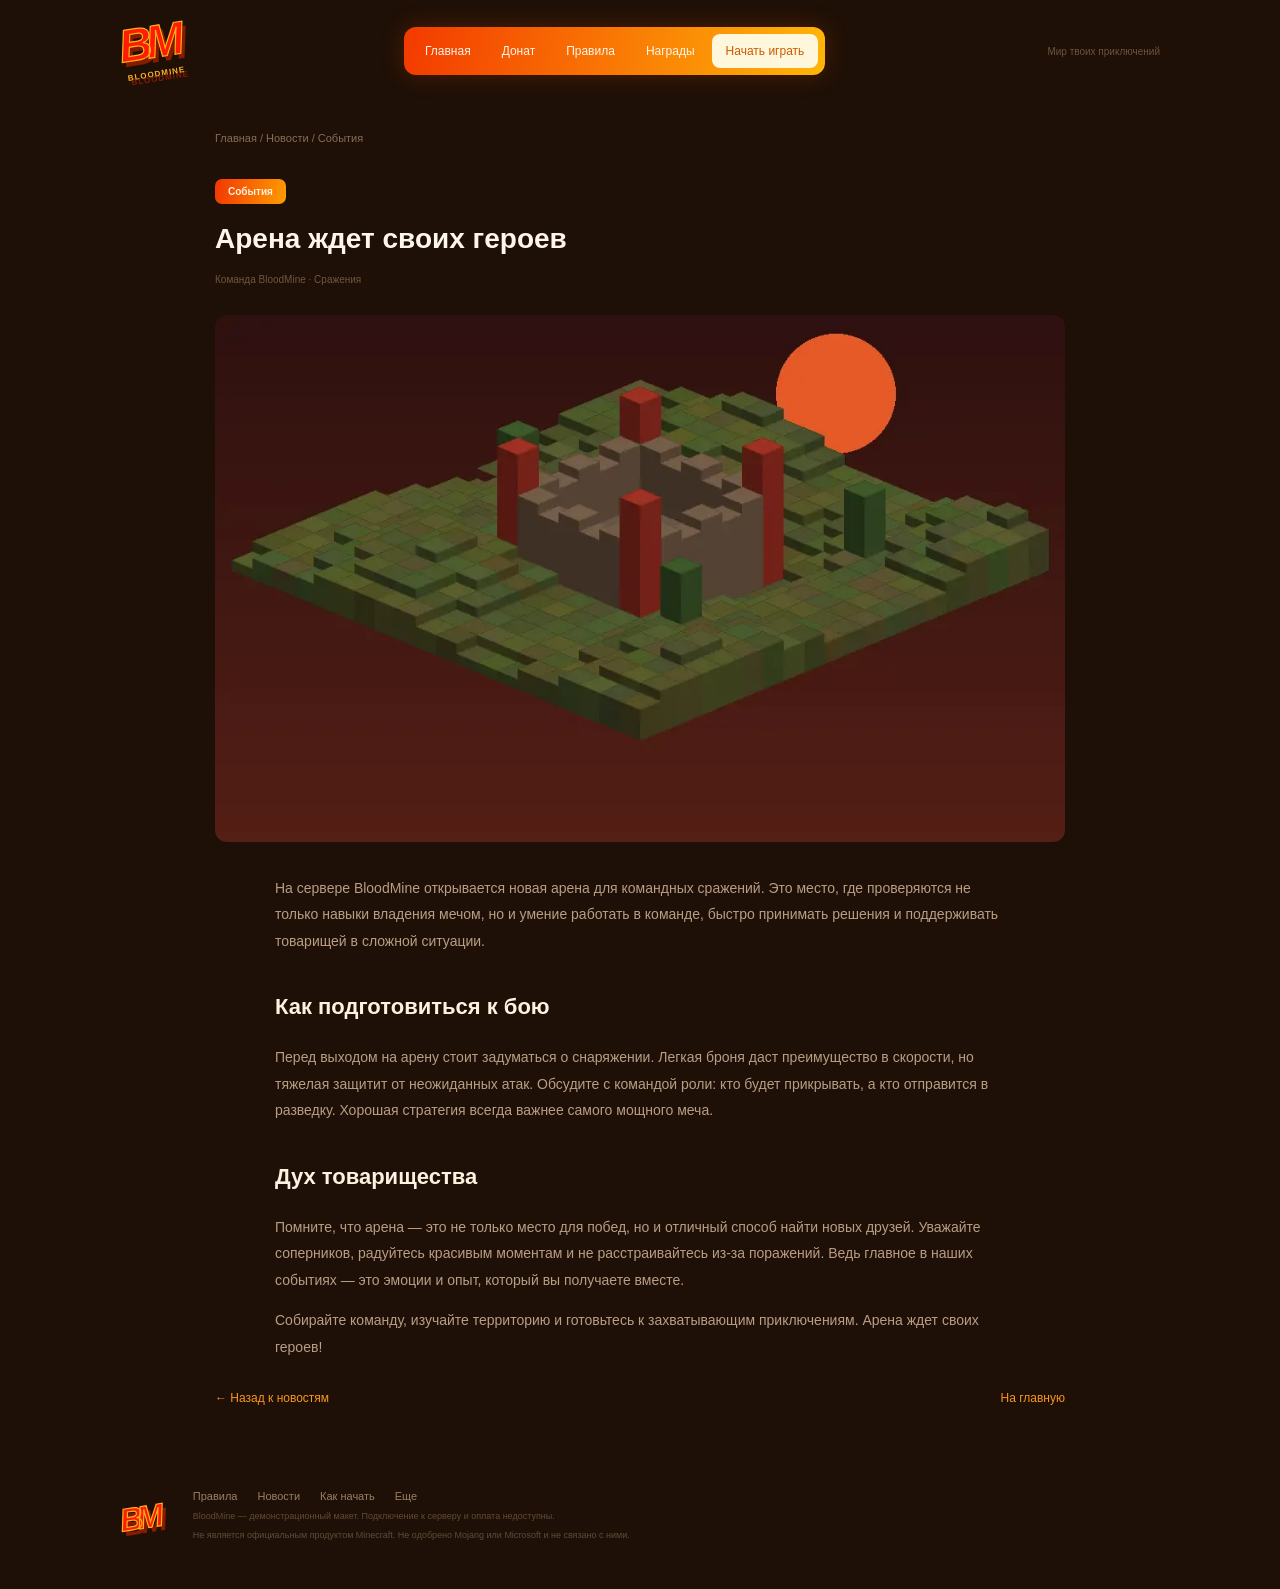
==== commit 3a7881a2: "Update article-arena.html" ====
--- a/article-arena.html
+++ b/article-arena.html
@@ -23,7 +23,7 @@
         <h1>Арена ждет своих героев</h1>
         <p class="article-meta">Команда BloodMine · Сражения</p>
         
-        <img class="article-cover" src="assets/images/arena.png" alt="Арена BloodMine">
+        <img class="article-cover" src="assets/images/arena.webp" alt="Арена BloodMine">
         
         <div class="article-body">
             <p>На сервере BloodMine открывается новая арена для командных сражений. Это место, где проверяются не только навыки владения мечом, но и умение работать в команде, быстро принимать решения и поддерживать товарищей в сложной ситуации.</p>
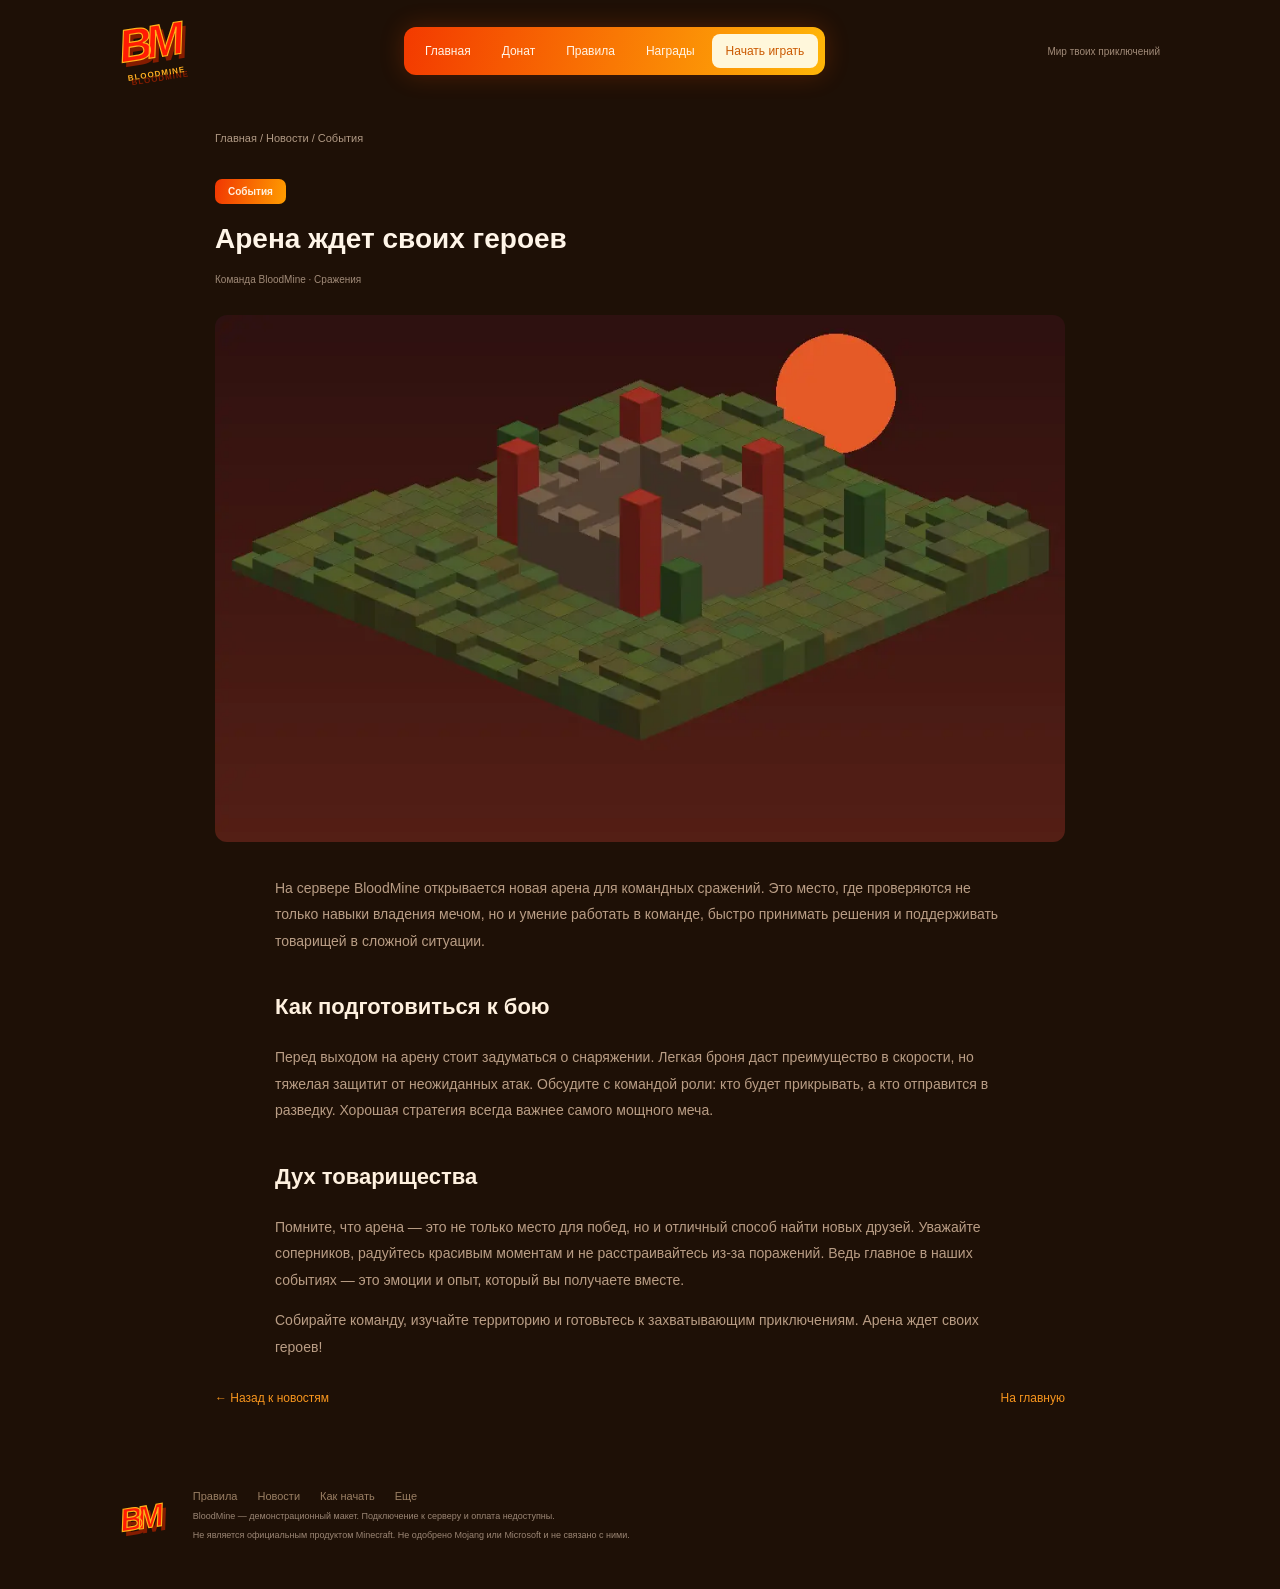
==== commit a767a5c6: "Update article-arena.html Добавили ориентир main" ====
--- a/article-arena.html
+++ b/article-arena.html
@@ -4,7 +4,6 @@
   <meta charset="UTF-8">
   <title>Арена ждет своих героев — BloodMine</title>
   <meta name="description" content="События на BloodMine: как собрать команду, выбрать снаряжение и подготовиться к сражениям на новой арене.">
-  <link rel="stylesheet" href="assets/css/components.css">
   <link rel="stylesheet" href="assets/css/styles.css">
 </head>
 <body>
@@ -16,33 +15,35 @@
       </div>
       <div class="header-note">Мир твоих приключений</div>
     </div>
-    
-    <div class="wrap article-page">
-        <div class="breadcrumbs"><a href="index.html">Главная</a> / <a href="news.html">Новости</a> / События</div>
-        <span class="pill">События</span>
-        <h1>Арена ждет своих героев</h1>
-        <p class="article-meta">Команда BloodMine · Сражения</p>
-        
-        <img class="article-cover" src="assets/images/arena.webp" alt="Арена BloodMine">
-        
-        <div class="article-body">
-            <p>На сервере BloodMine открывается новая арена для командных сражений. Это место, где проверяются не только навыки владения мечом, но и умение работать в команде, быстро принимать решения и поддерживать товарищей в сложной ситуации.</p>
-            
-            <h4>Как подготовиться к бою</h4>
-            <p>Перед выходом на арену стоит задуматься о снаряжении. Легкая броня даст преимущество в скорости, но тяжелая защитит от неожиданных атак. Обсудите с командой роли: кто будет прикрывать, а кто отправится в разведку. Хорошая стратегия всегда важнее самого мощного меча.</p>
-            
-            <h4>Дух товарищества</h4>
-            <p>Помните, что арена — это не только место для побед, но и отличный способ найти новых друзей. Уважайте соперников, радуйтесь красивым моментам и не расстраивайтесь из-за поражений. Ведь главное в наших событиях — это эмоции и опыт, который вы получаете вместе.</p>
-            
-            <p>Собирайте команду, изучайте территорию и готовьтесь к захватывающим приключениям. Арена ждет своих героев!</p>
-        </div>
-        
-        <div class="article-bottom">
-            <a href="news.html">← Назад к новостям</a>
-            <a href="index.html">На главную</a>
-        </div>
-    </div>
-    
+
+    <main>
+      <div class="wrap article-page">
+          <div class="breadcrumbs"><a href="index.html">Главная</a> / <a href="news.html">Новости</a> / События</div>
+          <span class="pill">События</span>
+          <h1>Арена ждет своих героев</h1>
+          <p class="article-meta">Команда BloodMine · Сражения</p>
+          
+          <img class="article-cover" src="assets/images/arena.webp" alt="Арена BloodMine">
+          
+          <div class="article-body">
+              <p>На сервере BloodMine открывается новая арена для командных сражений. Это место, где проверяются не только навыки владения мечом, но и умение работать в команде, быстро принимать решения и поддерживать товарищей в сложной ситуации.</p>
+              
+              <h4>Как подготовиться к бою</h4>
+              <p>Перед выходом на арену стоит задуматься о снаряжении. Легкая броня даст преимущество в скорости, но тяжелая защитит от неожиданных атак. Обсудите с командой роли: кто будет прикрывать, а кто отправится в разведку. Хорошая стратегия всегда важнее самого мощного меча.</p>
+              
+              <h4>Дух товарищества</h4>
+              <p>Помните, что арена — это не только место для побед, но и отличный способ найти новых друзей. Уважайте соперников, радуйтесь красивым моментам и не расстраивайтесь из-за поражений. Ведь главное в наших событиях — это эмоции и опыт, который вы получаете вместе.</p>
+              
+              <p>Собирайте команду, изучайте территорию и готовьтесь к захватывающим приключениям. Арена ждет своих героев!</p>
+          </div>
+          
+          <div class="article-bottom">
+              <a href="news.html">← Назад к новостям</a>
+              <a href="index.html">На главную</a>
+          </div>
+      </div>
+    </main>
+
     <div class="footer wrap">
       <a class="logo small-logo" href="index.html">BM</a>
       <div><div class="footer-links"><a href="rules.html">Правила</a><a href="news.html">Новости</a><a href="how-to-play.html">Как начать</a><a href="archive.html">Еще</a></div>
--- a/assets/css/styles.css
+++ b/assets/css/styles.css
@@ -8,7 +8,6 @@
 
 body {
     margin: 0;
-    min-width: 1100px;
     color: #fff5e8;
     background: #1e1006;
     font-family: "Trebuchet MS", Arial, sans-serif;
@@ -88,7 +87,7 @@
 }
 
 .header-note {
-    color: #6c523f;
+    color: #a08a78;
     font-size: 10px;
 }
 
@@ -132,7 +131,7 @@
     width: 390px;
     font-size: 13px;
     line-height: 1.6;
-    color: #ae9584;
+    color: #c4b0a0;
 }
 
 .hero-players {
@@ -351,7 +350,7 @@
 }
 
 .fineprint {
-    color: #5c402c;
+    color: #9a8574;
     font-size: 9px;
     text-align: center;
     margin: 12px 0 0;
@@ -414,7 +413,7 @@
 }
 
 .about p {
-    color: #765c46;
+    color: #b8a89a;
     font-size: 11px;
     line-height: 1.7;
 }
@@ -443,7 +442,7 @@
 }
 
 .footer p {
-    color: #614a38;
+    color: #9a8574;
     font-size: 9px;
     margin: 9px 0;
 }
@@ -680,7 +679,7 @@
 }
 
 .breadcrumbs {
-    color: #886c54;
+    color: #b09984;
     font-size: 11px;
     margin: 0 0 35px;
 }
@@ -691,7 +690,7 @@
 }
 
 .article-meta {
-    color: #71553f;
+    color: #a08a78;
     font-size: 10px;
 }
 
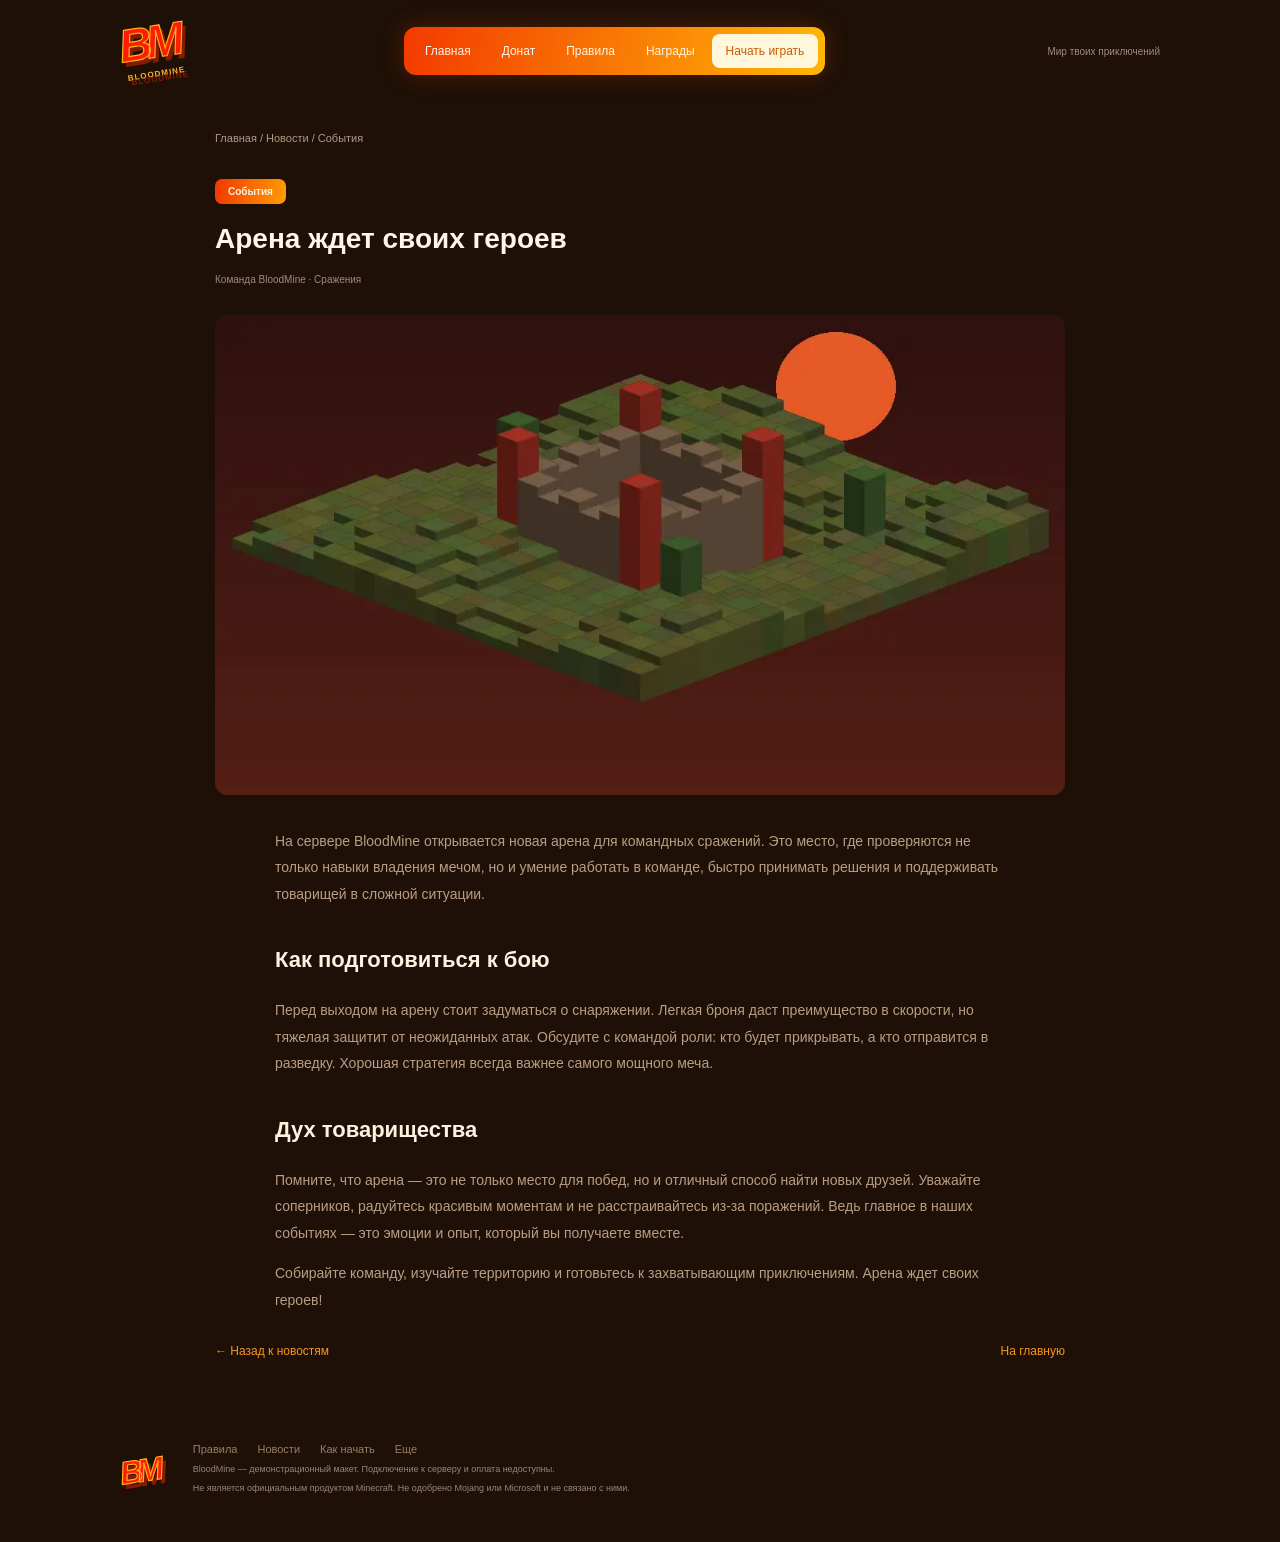
==== commit e96284e3: "Update article-arena.html Добавили высоту и ширину для изображений" ====
--- a/article-arena.html
+++ b/article-arena.html
@@ -23,7 +23,7 @@
           <h1>Арена ждет своих героев</h1>
           <p class="article-meta">Команда BloodMine · Сражения</p>
           
-          <img class="article-cover" src="assets/images/arena.webp" alt="Арена BloodMine">
+          <img width="850" height="480" class="article-cover" src="assets/images/arena.webp" alt="Арена BloodMine">
           
           <div class="article-body">
               <p>На сервере BloodMine открывается новая арена для командных сражений. Это место, где проверяются не только навыки владения мечом, но и умение работать в команде, быстро принимать решения и поддерживать товарищей в сложной ситуации.</p>
--- a/assets/css/styles.css
+++ b/assets/css/styles.css
@@ -252,6 +252,80 @@
     margin-left: -4px;
 }
 
+.preview-container {
+    position: relative;
+    width: 175px;
+    margin: 15px auto;
+    text-align: center;
+}
+
+.preview-container img {
+    width: 100%;
+    height: auto;
+    display: block;
+    margin: 0 auto;
+}
+
+.preview-nickname {
+    position: absolute;
+    top: 10px;
+    left: 50%;
+    transform: translateX(-50%);
+    background: rgba(0, 0, 0, 0.7);
+    border: 1px solid #ffb11a;
+    border-radius: 4px;
+    color: #ffd966;
+    font-family: "Trebuchet MS", Arial, sans-serif;
+    font-weight: 900;
+    font-size: 14px;
+    letter-spacing: 1px;
+    text-shadow: 1px 1px 0 #4a2600, 2px 2px 4px #000a;
+    padding: 3px 10px;
+    white-space: nowrap;
+    transition: all 0.3s ease;
+}
+
+.preview-nickname.rainbow {
+    background: linear-gradient(90deg, #ff0000, #ff7f00, #ffff00, #00ff00, #0000ff, #4b0082, #9400d3);
+    -webkit-background-clip: text;
+    background-clip: text;
+    color: transparent;
+    text-shadow: none;
+    border-color: #fff;
+    animation: rainbow-shift 3s linear infinite;
+}
+
+@keyframes rainbow-shift {
+    0% { filter: hue-rotate(0deg); }
+    100% { filter: hue-rotate(360deg); }
+}
+
+.preview-nickname.glow {
+    color: #00ffff;
+    border-color: #00ffff;
+    animation: glow-pulse 1.5s ease-in-out infinite alternate;
+}
+
+@keyframes glow-pulse {
+    from { box-shadow: 0 0 5px #00ffff, 0 0 10px #00ffff; }
+    to { box-shadow: 0 0 20px #00ffff, 0 0 30px #00ffff, inset 0 0 10px #00ffff; }
+}
+
+.preview-nickname.emotions::before {
+    content: "😊 ";
+    margin-right: 5px;
+}
+.preview-nickname.emotions::after {
+    content: " 🚀";
+    margin-left: 5px;
+}
+
+.preview-nickname.changed {
+    border-color: #fff1c4;
+    color: #fff1c4;
+    box-shadow: 0 0 10px rgba(255, 180, 0, 0.8);
+}
+
 .product-column {
     width: 258px;
 }
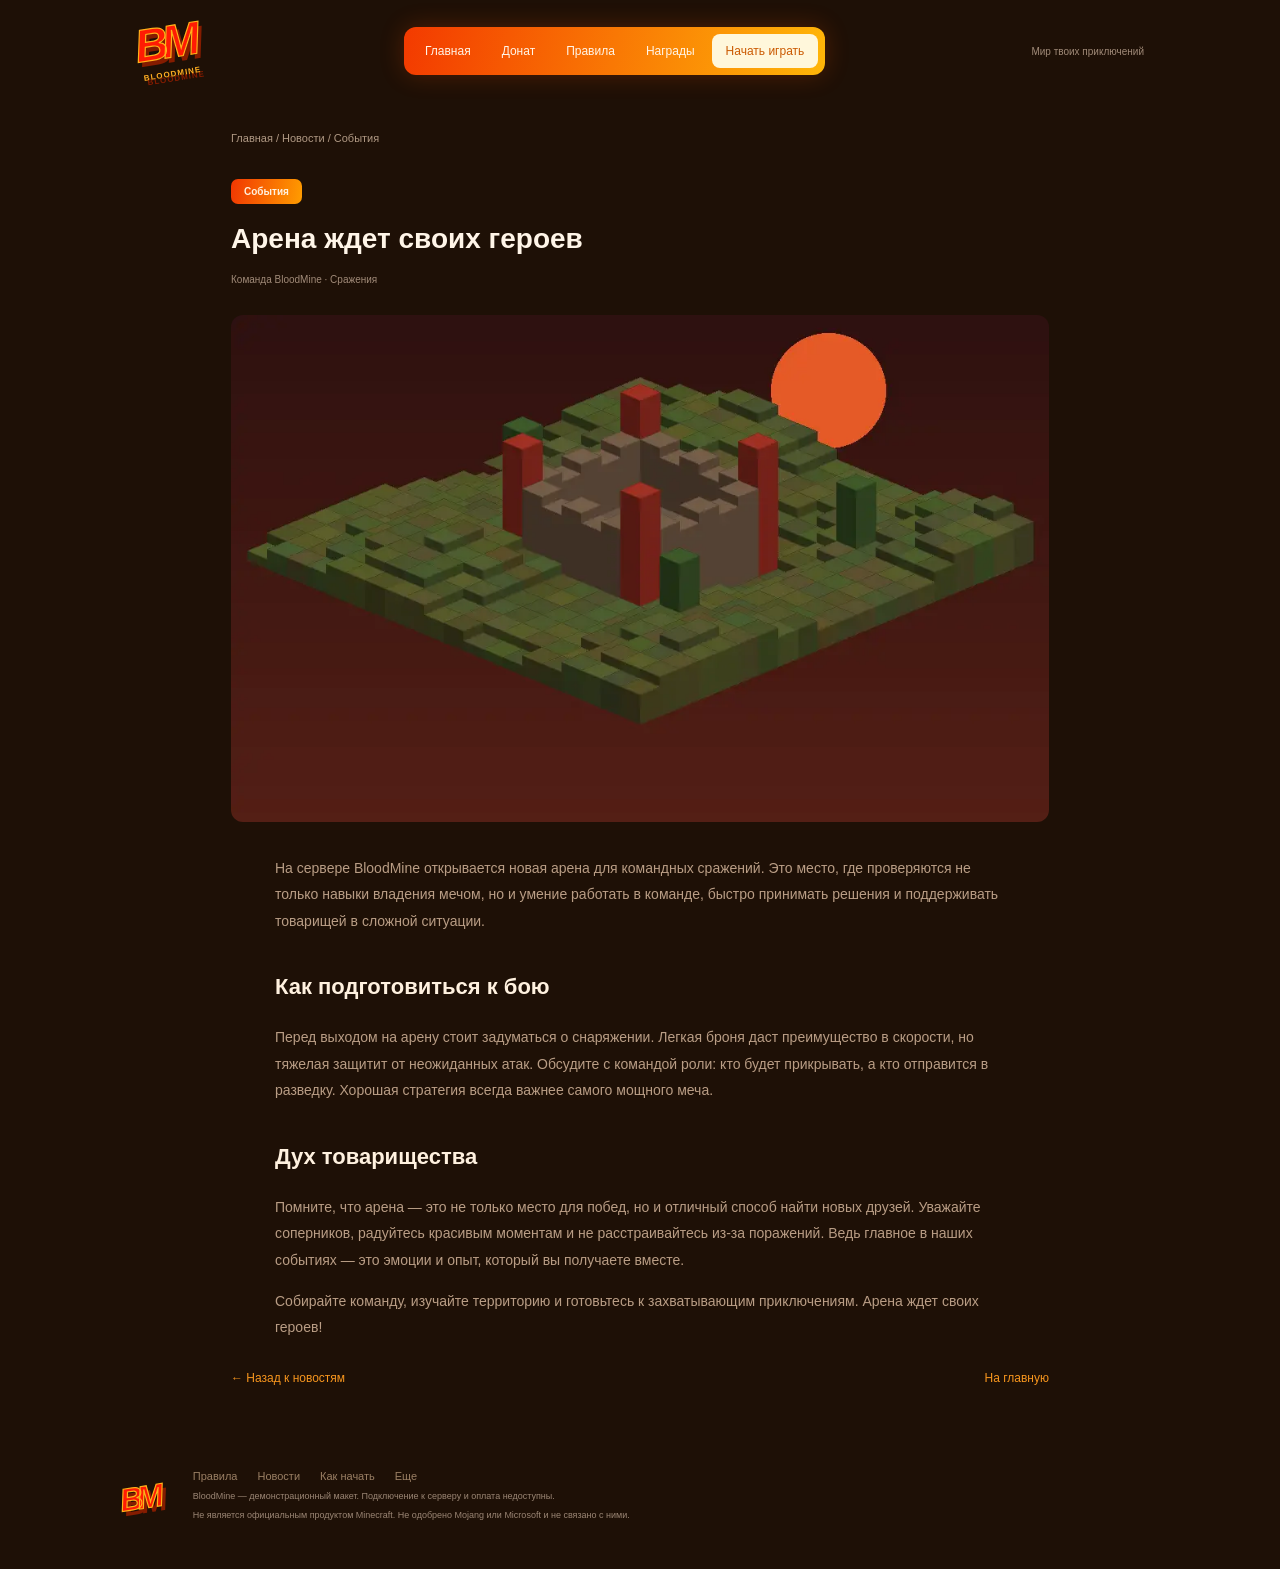
==== commit 415f7ee0: "Update article-arena.html" ====
--- a/article-arena.html
+++ b/article-arena.html
@@ -2,6 +2,7 @@
 <html lang="ru">
 <head>
   <meta charset="UTF-8">
+  <meta name="viewport" content="width=device-width, initial-scale=1.0">
   <title>Арена ждет своих героев — BloodMine</title>
   <meta name="description" content="События на BloodMine: как собрать команду, выбрать снаряжение и подготовиться к сражениям на новой арене.">
   <link rel="stylesheet" href="assets/css/styles.css">
@@ -46,7 +47,7 @@
 
     <div class="footer wrap">
       <a class="logo small-logo" href="index.html">BM</a>
-      <div><div class="footer-links"><a href="rules.html">Правила</a><a href="news.html">Новости</a><a href="how-to-play.html">Как начать</a><a href="archive.html">Еще</a></div>
+      <div><div class="footer-links"><a href="rules.html">Правила</a><a href="news.html">Новости</a><a href="how-to-play.html">Как начать</a><a href="news.html">Еще</a></div>
       <p>BloodMine — демонстрационный макет. Подключение к серверу и оплата недоступны.</p>
       <p>Не является официальным продуктом Minecraft. Не одобрено Mojang или Microsoft и не связано с ними.</p></div>
     </div>
--- a/assets/css/styles.css
+++ b/assets/css/styles.css
@@ -27,8 +27,10 @@
 }
 
 .wrap {
-    width: 1040px;
+    width: 100%;
+    max-width: 1040px;
     margin: 0 auto;
+    padding: 0 16px;
 }
 
 .header {
@@ -36,6 +38,10 @@
     display: flex;
     align-items: center;
     justify-content: space-between;
+    flex-wrap: wrap;
+    gap: 10px;
+    padding-top: 10px;
+    padding-bottom: 10px;
 }
 
 .logo {
@@ -69,6 +75,7 @@
     border-radius: 12px;
     background: linear-gradient(100deg,#f33a00,#ffb608);
     box-shadow: 0 0 24px #ff510039;
+    flex-wrap: wrap;
 }
 
 .nav a {
@@ -92,14 +99,17 @@
 }
 
 .hero {
-    height: 430px;
+    min-height: 430px;
+    height: auto;
     position: relative;
     display: flex;
     align-items: center;
+    padding: 30px 0;
 }
 
 .hero-copy {
-    width: 500px;
+    width: 100%;
+    max-width: 500px;
     position: relative;
     z-index: 1;
 }
@@ -128,7 +138,8 @@
 }
 
 .hero p {
-    width: 390px;
+    width: 100%;
+    max-width: 390px;
     font-size: 13px;
     line-height: 1.6;
     color: #c4b0a0;
@@ -159,7 +170,8 @@
 }
 
 .hero-button {
-    width: 345px;
+    width: 100%;
+    max-width: 345px;
     margin-top: 15px;
 }
 
@@ -197,7 +209,8 @@
 }
 
 .store {
-    width: 918px;
+    width: 100%;
+    max-width: 918px;
     margin: auto;
     padding: 18px;
     border-radius: 20px;
@@ -208,7 +221,9 @@
 .tabs {
     display: flex;
     gap: 7px;
-    margin: 0 0 20px 187px;
+    margin: 0 0 20px 0;
+    flex-wrap: wrap;
+    justify-content: center;
 }
 
 .tab {
@@ -227,6 +242,7 @@
 .store-body {
     display: flex;
     gap: 15px;
+    flex-wrap: wrap;
 }
 
 .store-preview {
@@ -247,9 +263,10 @@
 }
 
 .store-preview img {
-    width: 175px;
+    width: 100%;
+    max-width: 175px;
     height: auto;
-    margin-left: -4px;
+    margin: 0 auto;
 }
 
 .preview-container {
@@ -328,6 +345,7 @@
 
 .product-column {
     width: 258px;
+    flex: 1 1 258px;
 }
 
 .column-heading {
@@ -370,6 +388,7 @@
 
 .description-column {
     width: 398px;
+    flex: 1 1 398px;
     padding: 0 5px 18px 4px;
     background: #210f05;
     border-radius: 10px;
@@ -420,7 +439,8 @@
 .description-column .orange {
     display: block;
     margin: 0 20px;
-    width: 350px;
+    width: 100%;
+    max-width: 350px;
 }
 
 .fineprint {
@@ -450,6 +470,7 @@
 .news-card img {
     width: 100%;
     display: block;
+    height: auto;
 }
 
 .news-copy {
@@ -502,6 +523,7 @@
     gap: 35px;
     padding: 55px 0 40px;
     align-items: center;
+    flex-wrap: wrap;
 }
 
 .small-logo {
@@ -513,6 +535,7 @@
     gap: 20px;
     font-size: 11px;
     color: #9a7f64;
+    flex-wrap: wrap;
 }
 
 .footer p {
@@ -534,12 +557,14 @@
     color: #a58b76;
     font-size: 12px;
     margin: auto auto 25px;
-    width: 800px;
+    width: 100%;
+    max-width: 800px;
     line-height: 1.8;
 }
 
 .rules-list {
-    width: 800px;
+    width: 100%;
+    max-width: 800px;
     margin: auto;
 }
 
@@ -576,7 +601,8 @@
 }
 
 .bottom-help {
-    width: 800px;
+    width: 100%;
+    max-width: 800px;
     margin: 45px auto;
     padding: 25px;
     background: #261407;
@@ -616,7 +642,9 @@
 
 .reward-card img {
     display: block;
-    width: 160px;
+    width: 100%;
+    max-width: 160px;
+    height: auto;
     margin: auto;
 }
 
@@ -643,10 +671,13 @@
     background: #2b170b;
     border-radius: 15px;
     align-items: center;
+    flex-wrap: wrap;
 }
 
 .reward-banner img {
-    width: 140px;
+    width: 100%;
+    max-width: 140px;
+    height: auto;
 }
 
 .reward-banner p {
@@ -662,10 +693,13 @@
 .guide-layout {
     display: flex;
     gap: 50px;
+    flex-wrap: wrap;
 }
 
 .guide-steps {
-    width: 600px;
+    width: 100%;
+    max-width: 600px;
+    flex: 1 1 600px;
 }
 
 .guide-step {
@@ -696,9 +730,10 @@
 }
 
 .guide-player {
-    width: 250px;
-    height: 375px;
-    margin-top: 35px;
+    width: 100%;
+    max-width: 250px;
+    height: auto;
+    margin: 35px auto;
 }
 
 .guide-note {
@@ -730,10 +765,13 @@
     background: #291509;
     padding: 15px 35px;
     border-radius: 16px;
+    flex-wrap: wrap;
 }
 
 .news-wide img {
-    width: 360px;
+    width: 100%;
+    max-width: 360px;
+    height: auto;
 }
 
 .news-wide p {
@@ -748,8 +786,10 @@
 }
 
 .article-page {
-    width: 850px;
-    padding: 30px 0;
+    width: 100%;
+    max-width: 850px;
+    padding: 30px 16px;
+    margin: 0 auto;
 }
 
 .breadcrumbs {
@@ -769,13 +809,16 @@
 }
 
 .article-cover {
-    width: 850px;
+    width: 100%;
+    max-width: 850px;
+    height: auto;
     border-radius: 12px;
     margin-top: 20px;
 }
 
 .article-body {
-    width: 730px;
+    width: 100%;
+    max-width: 730px;
     margin: 30px auto;
     font-size: 14px;
     line-height: 1.9;
@@ -789,7 +832,9 @@
 }
 
 .article-body img {
-    width: 730px;
+    width: 100%;
+    max-width: 730px;
+    height: auto;
     margin: 20px 0;
 }
 
@@ -798,6 +843,8 @@
     justify-content: space-between;
     color: #f8961e;
     font-size: 12px;
+    flex-wrap: wrap;
+    gap: 10px;
 }
 
 .overlay {
@@ -808,6 +855,7 @@
     display: none;
     align-items: center;
     justify-content: center;
+    padding: 16px;
 }
 
 .overlay.visible {
@@ -815,7 +863,8 @@
 }
 
 .modal {
-    width: 470px;
+    width: 100%;
+    max-width: 470px;
     padding: 40px;
     border-radius: 15px;
     background: #2b180c;
@@ -880,7 +929,220 @@
 }
 
 .news-wide>img {
-    width: 300px;
+    width: 100%;
+    max-width: 300px;
     max-height: 300px;
     object-fit: contain;
 }
+
+img {
+    max-width: 100%;
+    height: auto;
+}
+
+a:focus-visible,
+button:focus-visible,
+.tab:focus-visible,
+.product-row:focus-visible,
+.terms span:focus-visible,
+.rule-heading:focus-visible {
+    outline: 2px solid #ffb11a;
+    outline-offset: 2px;
+    border-radius: 4px;
+}
+
+a:focus:not(:focus-visible),
+button:focus:not(:focus-visible) {
+    outline: none;
+}
+
+@media (max-width: 768px) {
+    .header {
+        height: auto;
+        flex-direction: column;
+        align-items: flex-start;
+        padding: 15px 0;
+    }
+    
+    .nav {
+        width: 100%;
+        justify-content: center;
+    }
+    
+    .nav a {
+        font-size: 11px;
+        padding: 8px 10px;
+    }
+    
+    .header-note {
+        display: none;
+    }
+    
+    .hero {
+        flex-direction: column;
+        align-items: flex-start;
+        min-height: auto;
+        padding: 20px 0;
+    }
+    
+    .hero-copy {
+        max-width: 100%;
+    }
+    
+    .hero-copy h1 {
+        font-size: 28px;
+        line-height: 1.1;
+    }
+    
+    .hero p {
+        max-width: 100%;
+    }
+    
+    .hero-button {
+        width: 100%;
+    }
+    
+    .hero-button span {
+        margin-left: 0;
+        float: right;
+    }
+    
+    .hero-players {
+        position: relative;
+        left: 0;
+        top: 0;
+        width: 100%;
+        height: auto;
+        margin-top: 20px;
+        text-align: center;
+    }
+    
+    .hero-players img {
+        position: relative;
+        width: 80%;
+        height: auto;
+        display: inline-block;
+    }
+    
+    .hero-back, .hero-front {
+        position: static;
+        left: auto;
+        top: auto;
+        height: auto;
+        margin: 0 5px;
+    }
+    
+    .section-title h2 {
+        font-size: 24px;
+    }
+    
+    .inner-page {
+        padding: 15px 16px 55px;
+    }
+    
+    .store-body {
+        flex-direction: column;
+    }
+    
+    .store-preview,
+    .product-column,
+    .description-column {
+        width: 100%;
+        flex: none;
+    }
+    
+    .description-column .orange {
+        width: 100%;
+        max-width: none;
+    }
+    
+    /* Сетки */
+    .news-grid,
+    .rewards-grid {
+        grid-template-columns: 1fr;
+    }
+    
+    .news-wide {
+        flex-direction: column;
+        padding: 20px;
+        gap: 20px;
+    }
+    
+    .reward-banner {
+        padding: 20px;
+        flex-direction: column;
+        text-align: center;
+    }
+    
+    .guide-layout {
+        flex-direction: column;
+    }
+    
+    .guide-steps {
+        width: 100%;
+        flex: none;
+    }
+    
+    .guide-player {
+        max-width: 200px;
+        margin: 0 auto;
+    }
+    
+    .footer {
+        flex-direction: column;
+        gap: 15px;
+        align-items: flex-start;
+    }
+    
+    .article-page {
+        padding: 20px 16px;
+    }
+    
+    .article-page h1,
+    .article-page h2 {
+        font-size: 24px;
+    }
+    
+    .article-body {
+        font-size: 14px;
+    }
+    
+    .article-body h4 {
+        font-size: 18px;
+    }
+    
+    .rules-intro,
+    .rules-list,
+    .bottom-help {
+        width: 100%;
+    }
+}
+
+@media (max-width: 390px) {
+    .hero-copy h1 {
+        font-size: 24px;
+    }
+    
+    .store-preview img {
+        max-width: 140px;
+    }
+    
+    .preview-container {
+        width: 100%;
+        max-width: 160px;
+    }
+    
+    .preview-nickname {
+        font-size: 12px;
+        padding: 2px 8px;
+    }
+    
+    .tabs {
+        gap: 4px;
+    }
+    
+    .tab {
+        padding: 6px 10px;
+        font-size: 11px;
+    }
+}
